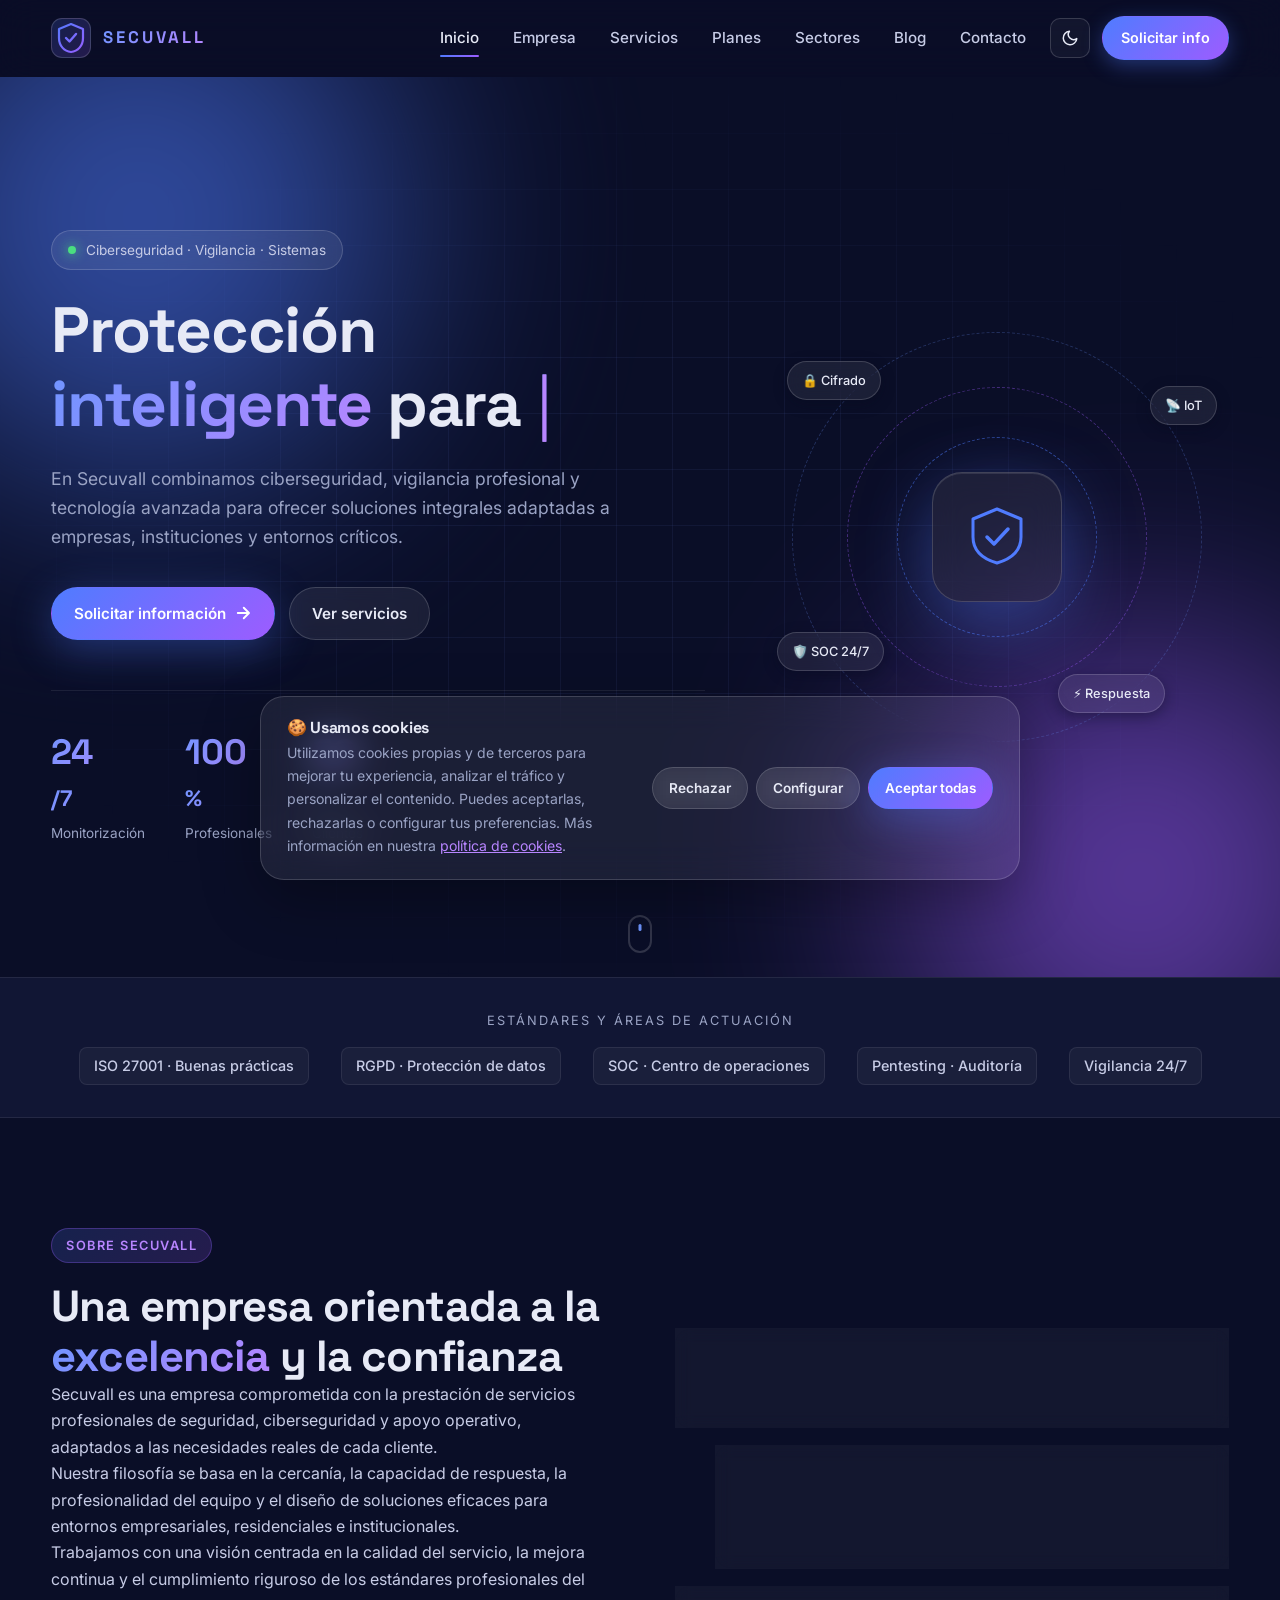
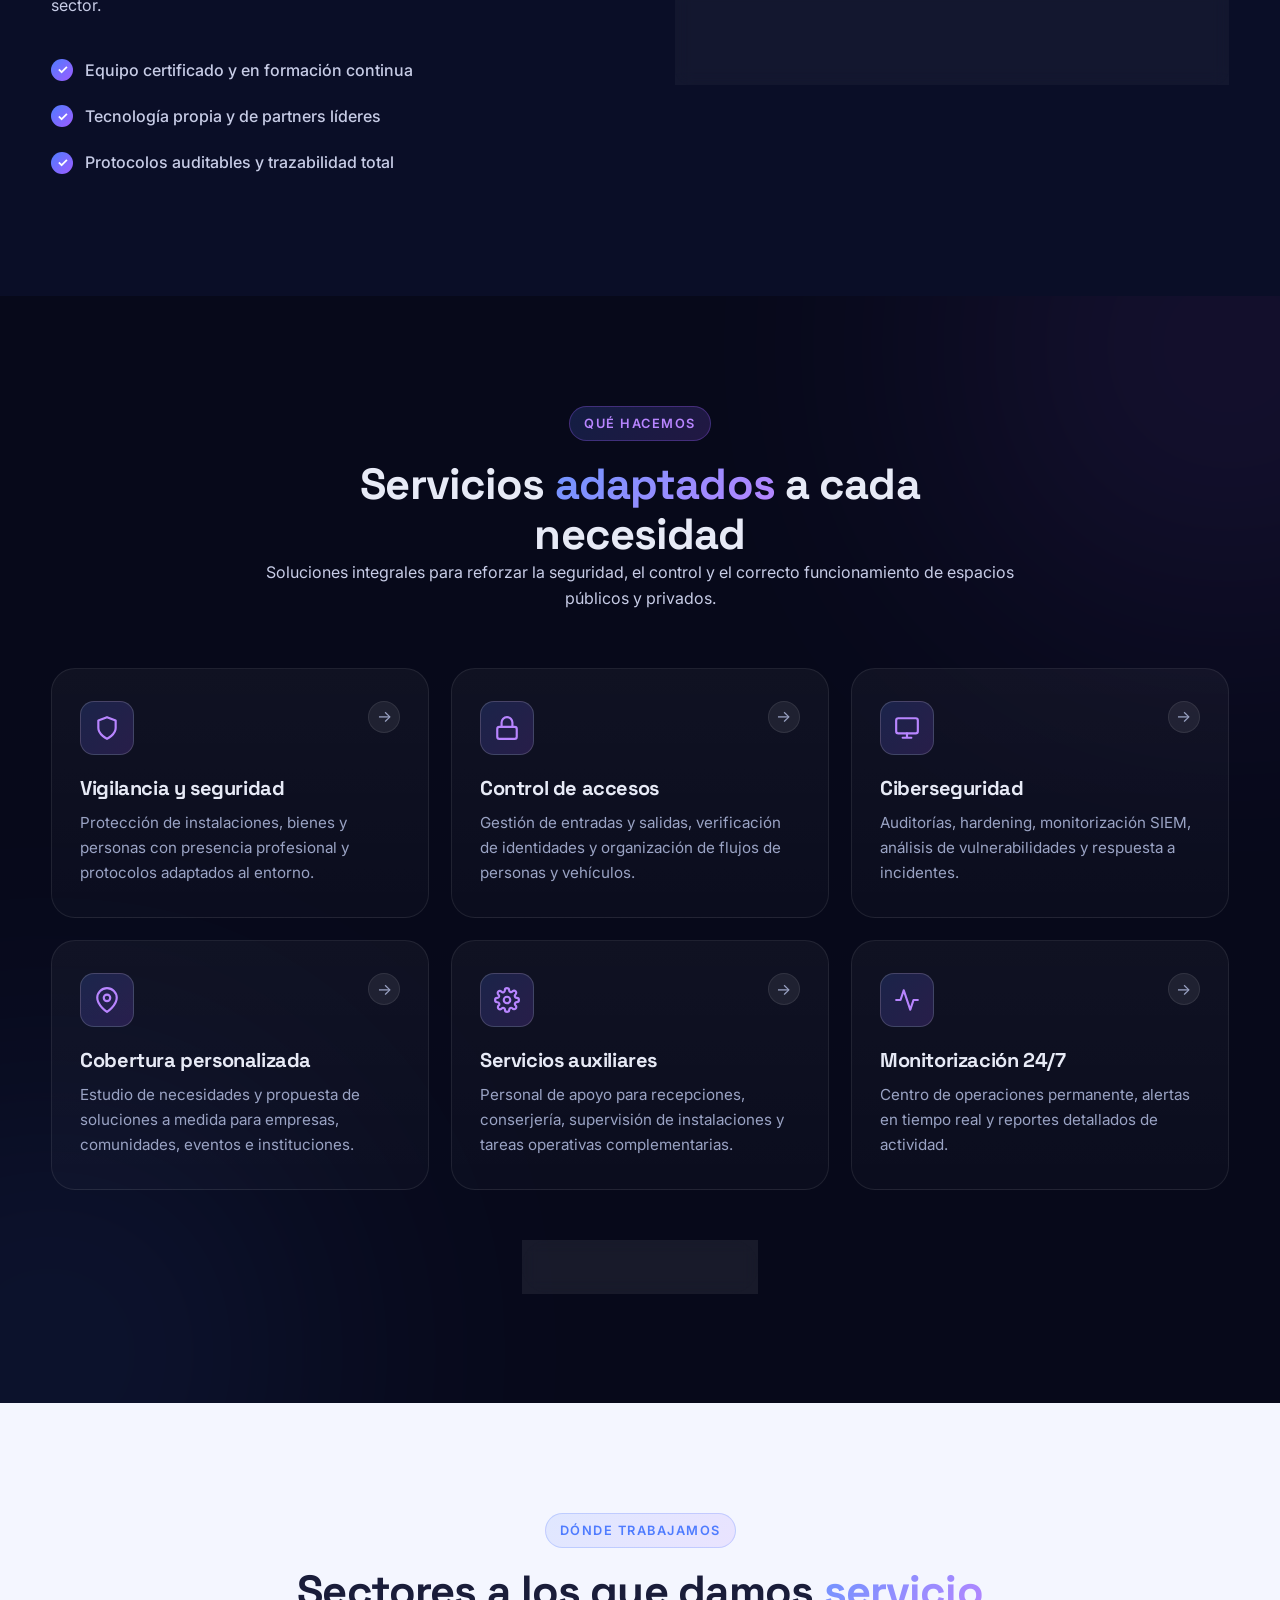
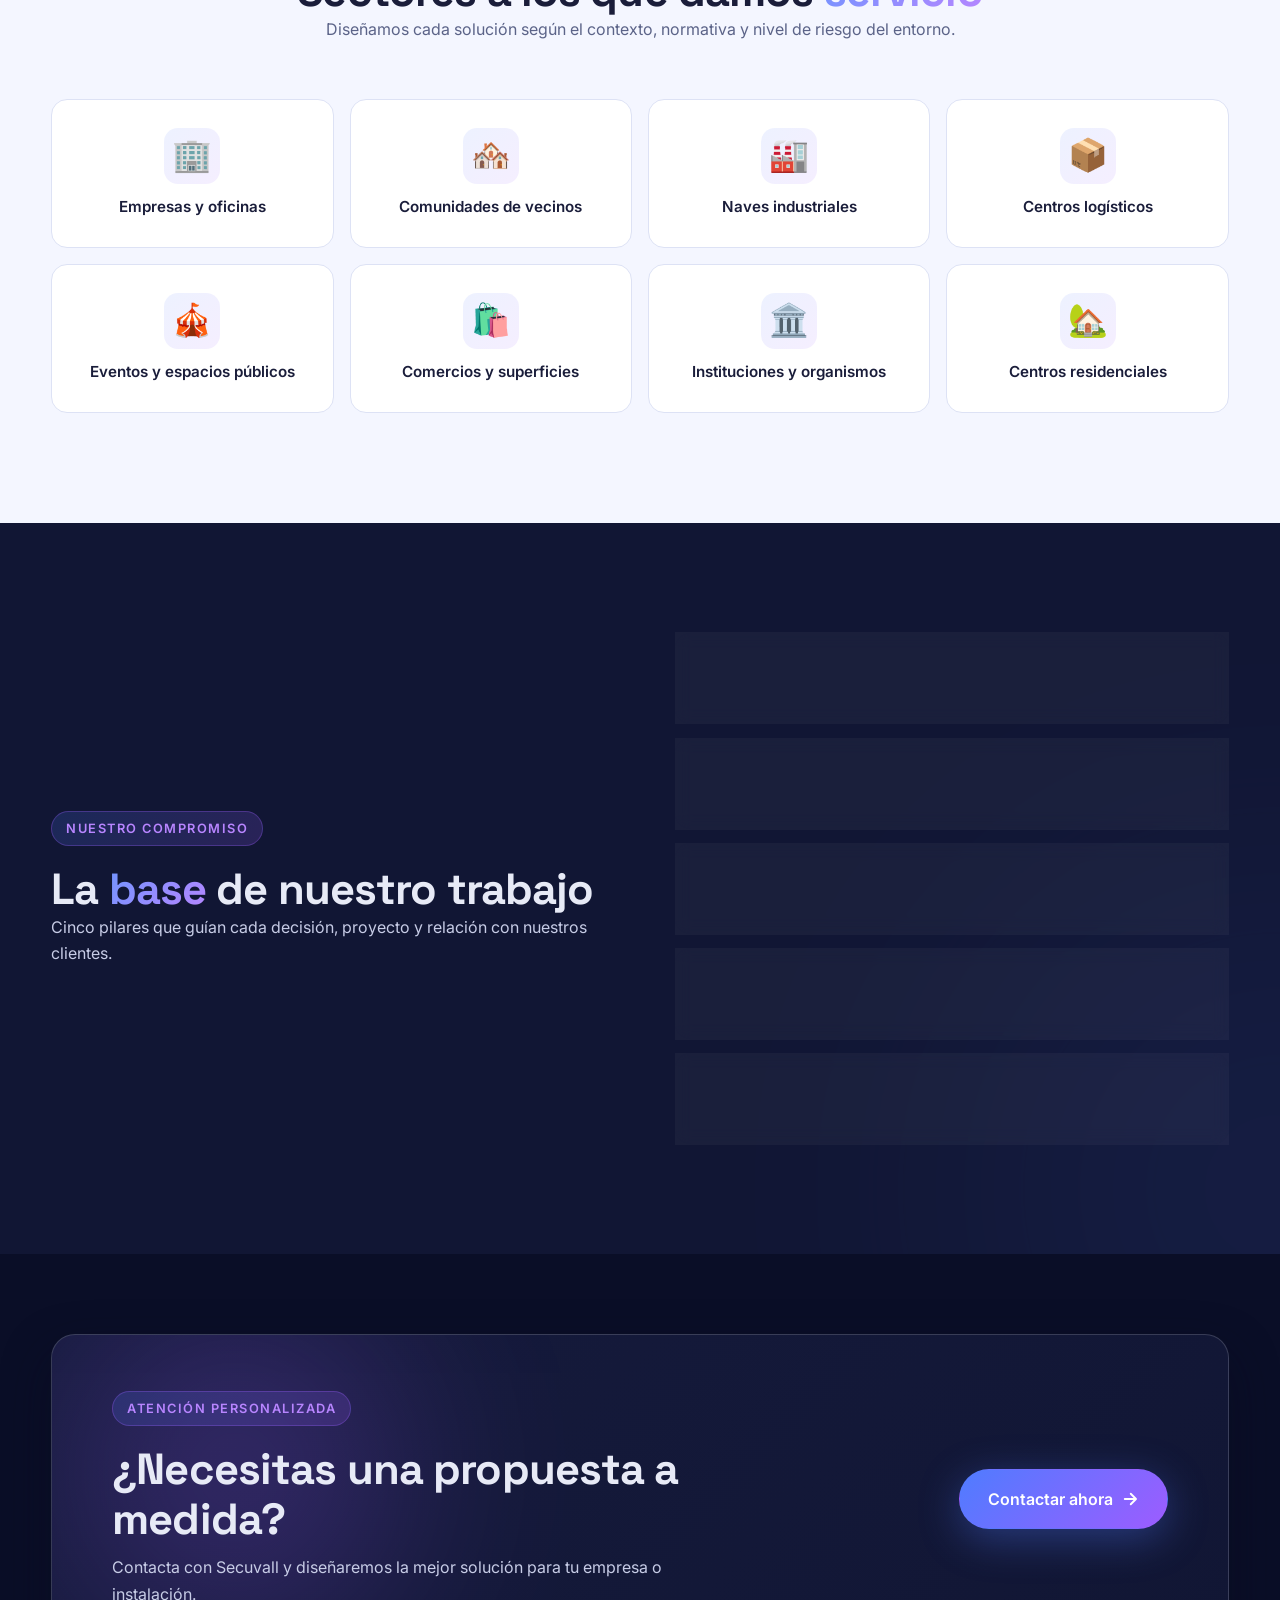
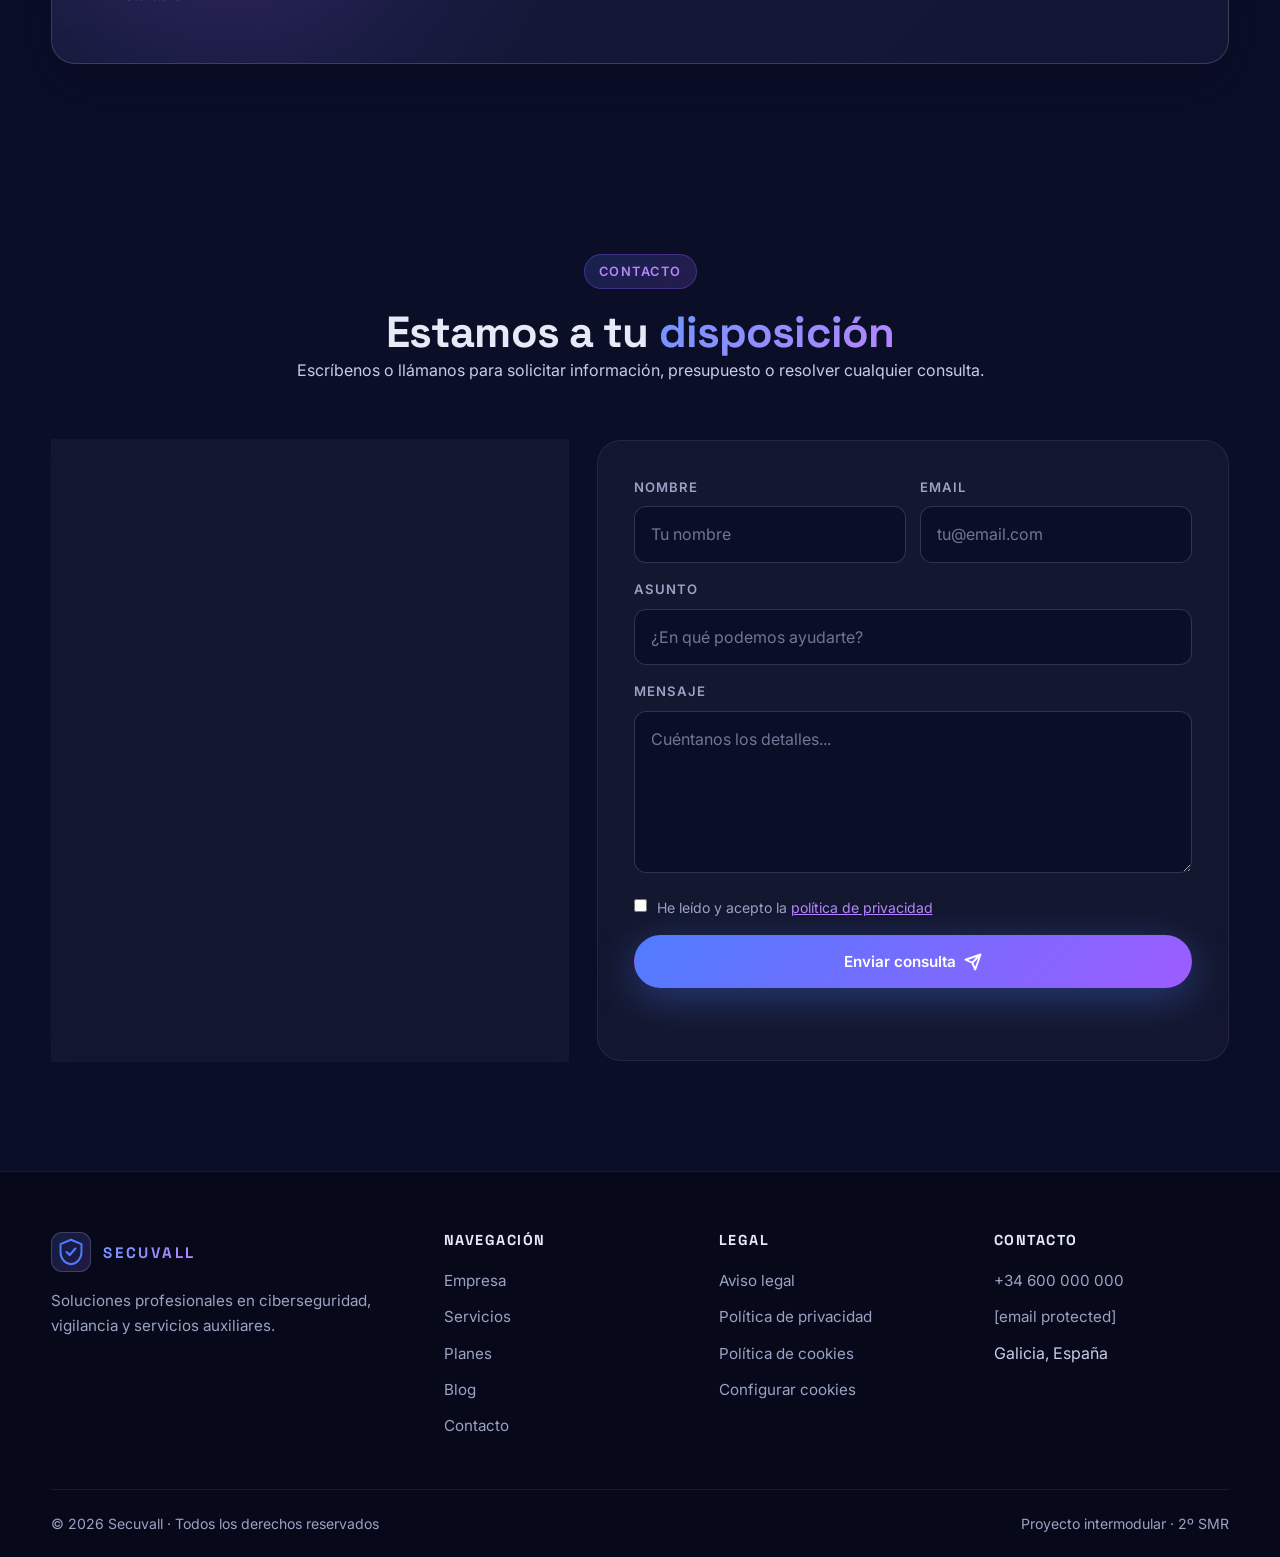
==== index.html @ 6e59ff3c "fix planes" ====
<!DOCTYPE html>
<html lang="es" data-theme="dark">
<head>
  <meta charset="UTF-8" />
  <meta name="viewport" content="width=device-width, initial-scale=1.0" />
  <meta name="description" content="Secuvall — Soluciones profesionales de ciberseguridad, vigilancia y servicios auxiliares. Protegemos personas, instalaciones y datos." />
  <meta name="theme-color" content="#0a0e27" />
  <meta name="color-scheme" content="dark light" />

  <!-- Open Graph -->
  <meta property="og:title" content="Secuvall | Ciberseguridad y Sistemas de Protección" />
  <meta property="og:description" content="Soluciones profesionales de ciberseguridad, vigilancia y servicios auxiliares." />
  <meta property="og:type" content="website" />
  <meta property="og:url" content="https://rodriomat-source.github.io/secuvall-web/" />

  <title>Secuvall | Ciberseguridad y Sistemas de Protección</title>

  <!-- Favicon SVG -->
  <link rel="icon" type="image/svg+xml" href="img/favicon.svg" />

  <!-- Fuentes -->
  <link rel="preconnect" href="https://fonts.googleapis.com">
  <link rel="preconnect" href="https://fonts.gstatic.com" crossorigin>
  <link href="https://fonts.googleapis.com/css2?family=Space+Grotesk:wght@400;500;600;700&family=Inter:wght@400;500;600&display=swap" rel="stylesheet">

  <!-- Estilos -->
  <link rel="stylesheet" href="css/style.css" />

  <!-- Pre-aplicar tema antes de pintar para evitar flash -->
  <script>
    (function(){
      try {
        var t = localStorage.getItem('secuvall-theme') || 'dark';
        document.documentElement.setAttribute('data-theme', t);
      } catch(e) {}
    })();
  </script>
</head>
<body>

  <!-- ========== HEADER ========== -->
  <header class="topbar" id="topbar">
    <div class="container topbar-content">
      <a href="index.html" class="brand" aria-label="Secuvall — Inicio">
        <span class="brand-mark" aria-hidden="true">
          <svg viewBox="0 0 32 32" width="32" height="32" fill="none" xmlns="http://www.w3.org/2000/svg">
            <defs>
              <linearGradient id="lg1" x1="0" y1="0" x2="32" y2="32" gradientUnits="userSpaceOnUse">
                <stop offset="0" stop-color="#4f7cff"/>
                <stop offset="1" stop-color="#9d5cff"/>
              </linearGradient>
            </defs>
            <path d="M16 2L4 7v9c0 7.5 5.1 13.5 12 14 6.9-.5 12-6.5 12-14V7L16 2z" stroke="url(#lg1)" stroke-width="2.2" stroke-linejoin="round"/>
            <path d="M11 16l3.5 3.5L21 12" stroke="url(#lg1)" stroke-width="2.4" stroke-linecap="round" stroke-linejoin="round"/>
          </svg>
        </span>
        <span class="brand-text">SECUVALL</span>
      </a>

      <nav class="nav" id="navMenu" aria-label="Navegación principal">
        <a href="#inicio" class="nav-link">Inicio</a>
        <a href="#empresa" class="nav-link">Empresa</a>
        <a href="#servicios" class="nav-link">Servicios</a>
        <a href="planes.html" class="nav-link">Planes</a>
 <a href="index.html#sectores" class="nav-link">Sectores</a>
        <a href="blog.html" class="nav-link">Blog</a>
        <a href="#contacto" class="nav-link">Contacto</a>

        <button class="theme-toggle" id="themeToggle" aria-label="Cambiar tema" title="Cambiar tema">
          <svg class="icon-sun" viewBox="0 0 24 24" fill="none" stroke="currentColor" stroke-width="2" stroke-linecap="round" stroke-linejoin="round"><circle cx="12" cy="12" r="4"/><path d="M12 2v2M12 20v2M4.93 4.93l1.41 1.41M17.66 17.66l1.41 1.41M2 12h2M20 12h2M4.93 19.07l1.41-1.41M17.66 6.34l1.41-1.41"/></svg>
          <svg class="icon-moon" viewBox="0 0 24 24" fill="none" stroke="currentColor" stroke-width="2" stroke-linecap="round" stroke-linejoin="round"><path d="M21 12.79A9 9 0 1 1 11.21 3 7 7 0 0 0 21 12.79z"/></svg>
        </button>

        <a href="#contacto" class="btn btn-nav">Solicitar info</a>
      </nav>

      <button class="nav-toggle" id="navToggle" aria-label="Abrir menú" aria-expanded="false" aria-controls="navMenu">
        <span></span><span></span><span></span>
      </button>
    </div>
  </header>

  <!-- ========== HERO ========== -->
  <section class="hero" id="inicio">
    <div class="hero-bg" aria-hidden="true">
      <div class="grid-pattern"></div>
      <div class="glow glow-1"></div>
      <div class="glow glow-2"></div>
    </div>

    <div class="container hero-content">
      <div class="hero-text">
        <span class="badge">
          <span class="badge-dot"></span>
          Ciberseguridad · Vigilancia · Sistemas
        </span>
        <h1>
          Protección <span class="gradient-text">inteligente</span> para
          <span class="typing-wrap">
            <span class="typing" id="typing" aria-live="polite"></span><span class="typing-cursor" aria-hidden="true">|</span>
          </span>
        </h1>
        <p class="hero-description">
          En Secuvall combinamos ciberseguridad, vigilancia profesional y tecnología avanzada para ofrecer soluciones integrales adaptadas a empresas, instituciones y entornos críticos.
        </p>
        <div class="hero-actions">
          <a href="#contacto" class="btn btn-primary">
            Solicitar información
            <svg width="18" height="18" viewBox="0 0 24 24" fill="none" stroke="currentColor" stroke-width="2.5" stroke-linecap="round" stroke-linejoin="round"><path d="M5 12h14M13 5l7 7-7 7"/></svg>
          </a>
          <a href="#servicios" class="btn btn-ghost">Ver servicios</a>
        </div>

        <div class="hero-stats">
          <div class="stat">
            <span class="stat-value" data-count="24">0</span><span class="stat-suffix">/7</span>
            <span class="stat-label">Monitorización</span>
          </div>
          <div class="stat">
            <span class="stat-value" data-count="100">0</span><span class="stat-suffix">%</span>
            <span class="stat-label">Profesionales</span>
          </div>
          <div class="stat">
            <span class="stat-value" data-count="50">0</span><span class="stat-suffix">+</span>
            <span class="stat-label">Clientes</span>
          </div>
        </div>
      </div>

      <div class="hero-visual" aria-hidden="true">
        <div class="orbit-card">
          <div class="orbit-ring ring-1"></div>
          <div class="orbit-ring ring-2"></div>
          <div class="orbit-ring ring-3"></div>
          <div class="orbit-core">
            <svg viewBox="0 0 64 64" width="64" height="64" fill="none">
              <defs>
                <linearGradient id="lgCore" x1="0" y1="0" x2="64" y2="64">
                  <stop offset="0" stop-color="#4f7cff"/>
                  <stop offset="1" stop-color="#9d5cff"/>
                </linearGradient>
              </defs>
              <path d="M32 4L8 14v18c0 14 10 22 24 26 14-4 24-12 24-26V14L32 4z" stroke="url(#lgCore)" stroke-width="3" stroke-linejoin="round"/>
              <path d="M22 32l7 7 14-15" stroke="url(#lgCore)" stroke-width="3.5" stroke-linecap="round" stroke-linejoin="round"/>
            </svg>
          </div>
          <span class="orbit-chip chip-1">🔒 Cifrado</span>
          <span class="orbit-chip chip-2">📡 IoT</span>
          <span class="orbit-chip chip-3">🛡️ SOC 24/7</span>
          <span class="orbit-chip chip-4">⚡ Respuesta</span>
        </div>
      </div>
    </div>

    <div class="hero-scroll" aria-hidden="true">
      <span></span>
    </div>
  </section>

  <!-- ========== TRUST BAR ========== -->
  <section class="trust-bar">
    <div class="container">
      <p class="trust-label">Estándares y áreas de actuación</p>
      <div class="trust-items">
        <span>ISO 27001 · Buenas prácticas</span>
        <span>RGPD · Protección de datos</span>
        <span>SOC · Centro de operaciones</span>
        <span>Pentesting · Auditoría</span>
        <span>Vigilancia 24/7</span>
      </div>
    </div>
  </section>

  <!-- ========== EMPRESA ========== -->
  <section class="section" id="empresa">
    <div class="container grid-2">
      <div class="text-block reveal">
        <span class="section-tag">Sobre Secuvall</span>
        <h2>Una empresa orientada a la <span class="gradient-text">excelencia</span> y la confianza</h2>
        <p>
          Secuvall es una empresa comprometida con la prestación de servicios profesionales de seguridad, ciberseguridad y apoyo operativo, adaptados a las necesidades reales de cada cliente.
        </p>
        <p>
          Nuestra filosofía se basa en la cercanía, la capacidad de respuesta, la profesionalidad del equipo y el diseño de soluciones eficaces para entornos empresariales, residenciales e institucionales.
        </p>
        <p>
          Trabajamos con una visión centrada en la calidad del servicio, la mejora continua y el cumplimiento riguroso de los estándares profesionales del sector.
        </p>

        <ul class="check-list">
          <li>Equipo certificado y en formación continua</li>
          <li>Tecnología propia y de partners líderes</li>
          <li>Protocolos auditables y trazabilidad total</li>
        </ul>
      </div>

      <div class="visual-block reveal">
        <div class="feature-card">
          <div class="feature-icon">
            <svg viewBox="0 0 24 24" fill="none" stroke="currentColor" stroke-width="2" stroke-linecap="round" stroke-linejoin="round"><path d="M12 22s8-4 8-10V5l-8-3-8 3v7c0 6 8 10 8 10z"/></svg>
          </div>
          <h3>Defensa en capas</h3>
          <p>Estrategia multi-nivel: perímetro físico, red, endpoint y datos protegidos por igual.</p>
        </div>
        <div class="feature-card offset">
          <div class="feature-icon">
            <svg viewBox="0 0 24 24" fill="none" stroke="currentColor" stroke-width="2" stroke-linecap="round" stroke-linejoin="round"><circle cx="12" cy="12" r="10"/><path d="M12 6v6l4 2"/></svg>
          </div>
          <h3>Respuesta 24/7</h3>
          <p>Equipo activo en todo momento para detección, contención y respuesta a incidentes.</p>
        </div>
        <div class="feature-card">
          <div class="feature-icon">
            <svg viewBox="0 0 24 24" fill="none" stroke="currentColor" stroke-width="2" stroke-linecap="round" stroke-linejoin="round"><path d="M3 12l2-2 4 4 8-8 4 4"/><path d="M21 21H3"/></svg>
          </div>
          <h3>Mejora continua</h3>
          <p>Auditorías periódicas, métricas claras y ajuste constante de los protocolos.</p>
        </div>
      </div>
    </div>
  </section>

  <!-- ========== SERVICIOS ========== -->
  <section class="section section-dark" id="servicios">
    <div class="container">
      <div class="section-heading center reveal">
        <span class="section-tag light">Qué hacemos</span>
        <h2>Servicios <span class="gradient-text">adaptados</span> a cada necesidad</h2>
        <p>Soluciones integrales para reforzar la seguridad, el control y el correcto funcionamiento de espacios públicos y privados.</p>
      </div>

      <div class="cards">
        <article class="card reveal">
          <div class="card-icon-wrap">
            <svg viewBox="0 0 24 24" fill="none" stroke="currentColor" stroke-width="2" stroke-linecap="round" stroke-linejoin="round"><path d="M12 22s8-4 8-10V5l-8-3-8 3v7c0 6 8 10 8 10z"/></svg>
          </div>
          <h3>Vigilancia y seguridad</h3>
          <p>Protección de instalaciones, bienes y personas con presencia profesional y protocolos adaptados al entorno.</p>
          <a href="servicios.html#vigilancia" class="card-link" aria-label="Más sobre vigilancia">
            <span class="card-arrow">→</span>
          </a>
        </article>

        <article class="card reveal">
          <div class="card-icon-wrap">
            <svg viewBox="0 0 24 24" fill="none" stroke="currentColor" stroke-width="2" stroke-linecap="round" stroke-linejoin="round"><rect x="3" y="11" width="18" height="11" rx="2"/><path d="M7 11V7a5 5 0 0110 0v4"/></svg>
          </div>
          <h3>Control de accesos</h3>
          <p>Gestión de entradas y salidas, verificación de identidades y organización de flujos de personas y vehículos.</p>
          <a href="servicios.html#accesos" class="card-link" aria-label="Más sobre control de accesos">
            <span class="card-arrow">→</span>
          </a>
        </article>

        <article class="card reveal">
          <div class="card-icon-wrap">
            <svg viewBox="0 0 24 24" fill="none" stroke="currentColor" stroke-width="2" stroke-linecap="round" stroke-linejoin="round"><rect x="2" y="3" width="20" height="14" rx="2"/><path d="M8 21h8M12 17v4"/></svg>
          </div>
          <h3>Ciberseguridad</h3>
          <p>Auditorías, hardening, monitorización SIEM, análisis de vulnerabilidades y respuesta a incidentes.</p>
          <a href="servicios.html#ciberseguridad" class="card-link" aria-label="Más sobre ciberseguridad">
            <span class="card-arrow">→</span>
          </a>
        </article>

        <article class="card reveal">
          <div class="card-icon-wrap">
            <svg viewBox="0 0 24 24" fill="none" stroke="currentColor" stroke-width="2" stroke-linecap="round" stroke-linejoin="round"><path d="M21 10c0 7-9 13-9 13s-9-6-9-13a9 9 0 0118 0z"/><circle cx="12" cy="10" r="3"/></svg>
          </div>
          <h3>Cobertura personalizada</h3>
          <p>Estudio de necesidades y propuesta de soluciones a medida para empresas, comunidades, eventos e instituciones.</p>
          <a href="servicios.html#cobertura" class="card-link" aria-label="Más sobre cobertura">
            <span class="card-arrow">→</span>
          </a>
        </article>

        <article class="card reveal">
          <div class="card-icon-wrap">
            <svg viewBox="0 0 24 24" fill="none" stroke="currentColor" stroke-width="2" stroke-linecap="round" stroke-linejoin="round"><circle cx="12" cy="12" r="3"/><path d="M19.4 15a1.7 1.7 0 00.3 1.8l.1.1a2 2 0 11-2.8 2.8l-.1-.1a1.7 1.7 0 00-1.8-.3 1.7 1.7 0 00-1 1.5V21a2 2 0 11-4 0v-.1a1.7 1.7 0 00-1-1.5 1.7 1.7 0 00-1.8.3l-.1.1a2 2 0 11-2.8-2.8l.1-.1a1.7 1.7 0 00.3-1.8 1.7 1.7 0 00-1.5-1H3a2 2 0 110-4h.1a1.7 1.7 0 001.5-1 1.7 1.7 0 00-.3-1.8l-.1-.1a2 2 0 112.8-2.8l.1.1a1.7 1.7 0 001.8.3H9a1.7 1.7 0 001-1.5V3a2 2 0 114 0v.1a1.7 1.7 0 001 1.5 1.7 1.7 0 001.8-.3l.1-.1a2 2 0 112.8 2.8l-.1.1a1.7 1.7 0 00-.3 1.8V9a1.7 1.7 0 001.5 1H21a2 2 0 110 4h-.1a1.7 1.7 0 00-1.5 1z"/></svg>
          </div>
          <h3>Servicios auxiliares</h3>
          <p>Personal de apoyo para recepciones, conserjería, supervisión de instalaciones y tareas operativas complementarias.</p>
          <a href="servicios.html#auxiliares" class="card-link" aria-label="Más sobre servicios auxiliares">
            <span class="card-arrow">→</span>
          </a>
        </article>

        <article class="card reveal">
          <div class="card-icon-wrap">
            <svg viewBox="0 0 24 24" fill="none" stroke="currentColor" stroke-width="2" stroke-linecap="round" stroke-linejoin="round"><path d="M22 12h-4l-3 9L9 3l-3 9H2"/></svg>
          </div>
          <h3>Monitorización 24/7</h3>
          <p>Centro de operaciones permanente, alertas en tiempo real y reportes detallados de actividad.</p>
          <a href="servicios.html#monitorizacion" class="card-link" aria-label="Más sobre monitorización">
            <span class="card-arrow">→</span>
          </a>
        </article>
      </div>

      <div class="center-action reveal">
        <a href="servicios.html" class="btn btn-ghost">
          Ver todos los servicios
          <svg width="18" height="18" viewBox="0 0 24 24" fill="none" stroke="currentColor" stroke-width="2.5" stroke-linecap="round" stroke-linejoin="round"><path d="M5 12h14M13 5l7 7-7 7"/></svg>
        </a>
      </div>
    </div>
  </section>

  <!-- ========== SECTORES ========== -->
  <section class="section section-light" id="sectores">
    <div class="container">
      <div class="section-heading center reveal">
        <span class="section-tag">Dónde trabajamos</span>
        <h2>Sectores a los que damos <span class="gradient-text">servicio</span></h2>
        <p>Diseñamos cada solución según el contexto, normativa y nivel de riesgo del entorno.</p>
      </div>

      <div class="sectors-grid">
        <div class="sector-item reveal"><span class="sector-icon">🏢</span>Empresas y oficinas</div>
        <div class="sector-item reveal"><span class="sector-icon">🏘️</span>Comunidades de vecinos</div>
        <div class="sector-item reveal"><span class="sector-icon">🏭</span>Naves industriales</div>
        <div class="sector-item reveal"><span class="sector-icon">📦</span>Centros logísticos</div>
        <div class="sector-item reveal"><span class="sector-icon">🎪</span>Eventos y espacios públicos</div>
        <div class="sector-item reveal"><span class="sector-icon">🛍️</span>Comercios y superficies</div>
        <div class="sector-item reveal"><span class="sector-icon">🏛️</span>Instituciones y organismos</div>
        <div class="sector-item reveal"><span class="sector-icon">🏡</span>Centros residenciales</div>
      </div>
    </div>
  </section>

  <!-- ========== VALORES ========== -->
  <section class="section values-section" id="valores">
    <div class="container grid-2">
      <div class="text-block reveal">
        <span class="section-tag">Nuestro compromiso</span>
        <h2>La <span class="gradient-text">base</span> de nuestro trabajo</h2>
        <p>Cinco pilares que guían cada decisión, proyecto y relación con nuestros clientes.</p>
      </div>

      <div class="values-grid reveal">
        <div class="value-item">
          <div class="value-num">01</div>
          <div>
            <h4>Profesionalidad</h4>
            <p>Personal preparado y orientado al servicio.</p>
          </div>
        </div>
        <div class="value-item">
          <div class="value-num">02</div>
          <div>
            <h4>Confianza</h4>
            <p>Relaciones duraderas basadas en la transparencia.</p>
          </div>
        </div>
        <div class="value-item">
          <div class="value-num">03</div>
          <div>
            <h4>Respuesta</h4>
            <p>Soluciones ágiles ante cada necesidad.</p>
          </div>
        </div>
        <div class="value-item">
          <div class="value-num">04</div>
          <div>
            <h4>Adaptabilidad</h4>
            <p>Servicios diseñados a medida de cada cliente.</p>
          </div>
        </div>
        <div class="value-item">
          <div class="value-num">05</div>
          <div>
            <h4>Calidad</h4>
            <p>Mejora continua en procedimientos y atención.</p>
          </div>
        </div>
      </div>
    </div>
  </section>

  <!-- ========== CTA ========== -->
  <section class="cta-section">
    <div class="container">
      <div class="cta-box reveal">
        <div class="cta-glow" aria-hidden="true"></div>
        <div class="cta-text">
          <span class="section-tag light">Atención personalizada</span>
          <h2>¿Necesitas una propuesta a medida?</h2>
          <p>Contacta con Secuvall y diseñaremos la mejor solución para tu empresa o instalación.</p>
        </div>
        <a href="#contacto" class="btn btn-primary btn-lg">
          Contactar ahora
          <svg width="18" height="18" viewBox="0 0 24 24" fill="none" stroke="currentColor" stroke-width="2.5" stroke-linecap="round" stroke-linejoin="round"><path d="M5 12h14M13 5l7 7-7 7"/></svg>
        </a>
      </div>
    </div>
  </section>

  <!-- ========== CONTACTO ========== -->
  <section class="section" id="contacto">
    <div class="container">
      <div class="section-heading center reveal">
        <span class="section-tag">Contacto</span>
        <h2>Estamos a tu <span class="gradient-text">disposición</span></h2>
        <p>Escríbenos o llámanos para solicitar información, presupuesto o resolver cualquier consulta.</p>
      </div>

      <div class="contact-grid">
        <div class="contact-card reveal">
          <h3>Datos de contacto</h3>
          <ul class="contact-list">
            <li>
              <span class="ci">🏢</span>
              <div><strong>Empresa</strong><span>Secuvall</span></div>
            </li>
            <li>
              <span class="ci">📞</span>
              <div><strong>Teléfono</strong><a href="tel:+34600000000">+34 600 000 000</a></div>
            </li>
            <li>
              <span class="ci">✉️</span>
              <div><strong>Email</strong><a href="/cdn-cgi/l/email-protection#7c15121a133c0f191f090a1d1010521f1311"><span class="__cf_email__" data-cfemail="3c55525a537c4f595f494a5d5050125f5351">[email&#160;protected]</span></a></div>
            </li>
            <li>
              <span class="ci">📍</span>
              <div><strong>Dirección</strong><span>Calle Ejemplo, 123, Galicia, España</span></div>
            </li>
            <li>
              <span class="ci">🕐</span>
              <div><strong>Horario</strong><span>Lun–Vie · 09:00 – 18:00</span></div>
            </li>
          </ul>
        </div>

        <!--
          FORMULARIO con Web3Forms (gratis, sin servidor):
          1. Ve a https://web3forms.com/ → introduce tu email → recibirás una "access key"
          2. Pega tu access key en el value del input "access_key" más abajo
          3. ¡Listo! Los mensajes te llegarán al email
        -->
        <form class="contact-form reveal" id="contactForm" novalidate
              action="https://api.web3forms.com/submit" method="POST">
          <input type="hidden" name="access_key" value="REEMPLAZA-CON-TU-ACCESS-KEY">
          <input type="hidden" name="subject" value="Nuevo mensaje desde Secuvall">
          <input type="hidden" name="from_name" value="Secuvall Web">
          <input type="checkbox" name="botcheck" style="display:none" tabindex="-1" autocomplete="off">

          <div class="form-row">
            <div class="field">
              <label for="nombre">Nombre</label>
              <input type="text" id="nombre" name="nombre" placeholder="Tu nombre" required />
            </div>
            <div class="field">
              <label for="email">Email</label>
              <input type="email" id="email" name="email" placeholder="tu@email.com" required />
            </div>
          </div>
          <div class="field">
            <label for="asunto">Asunto</label>
            <input type="text" id="asunto" name="asunto" placeholder="¿En qué podemos ayudarte?" required />
          </div>
          <div class="field">
            <label for="mensaje">Mensaje</label>
            <textarea id="mensaje" name="mensaje" rows="5" placeholder="Cuéntanos los detalles..." required></textarea>
          </div>
          <label class="checkbox-field">
            <input type="checkbox" name="rgpd" id="rgpd" required>
            <span>He leído y acepto la <a href="politica-privacidad.html" target="_blank">política de privacidad</a></span>
          </label>
          <button type="submit" class="btn btn-primary btn-block">
            <span class="btn-label">Enviar consulta</span>
            <svg width="18" height="18" viewBox="0 0 24 24" fill="none" stroke="currentColor" stroke-width="2.5" stroke-linecap="round" stroke-linejoin="round"><path d="M22 2L11 13M22 2l-7 20-4-9-9-4 20-7z"/></svg>
          </button>
          <p class="form-status" id="formStatus" role="status" aria-live="polite"></p>
        </form>
      </div>
    </div>
  </section>

  <!-- ========== FOOTER ========== -->
  <footer class="footer">
    <div class="container">
      <div class="footer-content">
        <div>
          <a href="index.html" class="brand brand-footer">
            <span class="brand-mark" aria-hidden="true">
              <svg viewBox="0 0 32 32" width="28" height="28" fill="none">
                <defs>
                  <linearGradient id="lgF" x1="0" y1="0" x2="32" y2="32">
                    <stop offset="0" stop-color="#4f7cff"/>
                    <stop offset="1" stop-color="#9d5cff"/>
                  </linearGradient>
                </defs>
                <path d="M16 2L4 7v9c0 7.5 5.1 13.5 12 14 6.9-.5 12-6.5 12-14V7L16 2z" stroke="url(#lgF)" stroke-width="2.2" stroke-linejoin="round"/>
                <path d="M11 16l3.5 3.5L21 12" stroke="url(#lgF)" stroke-width="2.4" stroke-linecap="round" stroke-linejoin="round"/>
              </svg>
            </span>
            <span class="brand-text">SECUVALL</span>
          </a>
          <p class="footer-about">Soluciones profesionales en ciberseguridad, vigilancia y servicios auxiliares.</p>
        </div>

        <div>
          <h4>Navegación</h4>
          <ul>
            <li><a href="#empresa">Empresa</a></li>
            <li><a href="servicios.html">Servicios</a></li>
            <li><a href="planes.html">Planes</a></li>
 <li><a href="blog.html">Blog</a></li>
            <li><a href="#contacto">Contacto</a></li>
          </ul>
        </div>

        <div>
          <h4>Legal</h4>
          <ul>
            <li><a href="aviso-legal.html">Aviso legal</a></li>
            <li><a href="politica-privacidad.html">Política de privacidad</a></li>
            <li><a href="politica-cookies.html">Política de cookies</a></li>
            <li><a href="#" id="cookiesReopen">Configurar cookies</a></li>
          </ul>
        </div>

        <div>
          <h4>Contacto</h4>
          <ul>
            <li><a href="tel:+34600000000">+34 600 000 000</a></li>
            <li><a href="/cdn-cgi/l/email-protection#d2bbbcb4bd92a1b7b1a7a4b3bebefcb1bdbf"><span class="__cf_email__" data-cfemail="dcb5b2bab39cafb9bfa9aabdb0b0f2bfb3b1">[email&#160;protected]</span></a></li>
            <li>Galicia, España</li>
          </ul>
        </div>
      </div>

      <div class="footer-bottom">
        <span>© <span id="year"></span> Secuvall · Todos los derechos reservados</span>
        <span class="footer-meta">Proyecto intermodular · 2º SMR</span>
      </div>
    </div>
  </footer>

  <!-- ========== BANNER COOKIES ========== -->
  <div class="cookie-banner" id="cookieBanner" role="dialog" aria-labelledby="cookieTitle" aria-describedby="cookieDesc" hidden>
    <div class="cookie-content">
      <div class="cookie-text">
        <h4 id="cookieTitle">🍪 Usamos cookies</h4>
        <p id="cookieDesc">Utilizamos cookies propias y de terceros para mejorar tu experiencia, analizar el tráfico y personalizar el contenido. Puedes aceptarlas, rechazarlas o configurar tus preferencias. Más información en nuestra <a href="politica-cookies.html">política de cookies</a>.</p>
      </div>
      <div class="cookie-actions">
        <button class="btn btn-ghost btn-sm" id="cookieReject">Rechazar</button>
        <button class="btn btn-ghost btn-sm" id="cookieConfig">Configurar</button>
        <button class="btn btn-primary btn-sm" id="cookieAccept">Aceptar todas</button>
      </div>
    </div>
  </div>

  <!-- Modal configuración cookies -->
  <div class="cookie-modal" id="cookieModal" role="dialog" aria-labelledby="cookieModalTitle" hidden>
    <div class="cookie-modal-backdrop" data-close></div>
    <div class="cookie-modal-content">
      <button class="cookie-modal-close" data-close aria-label="Cerrar">×</button>
      <h3 id="cookieModalTitle">Configurar cookies</h3>
      <p>Elige qué cookies quieres permitir. Las técnicas son siempre necesarias para el funcionamiento.</p>

      <div class="cookie-option">
        <div>
          <strong>Cookies técnicas</strong>
          <p>Necesarias para el funcionamiento de la web. No se pueden desactivar.</p>
        </div>
        <label class="switch disabled">
          <input type="checkbox" checked disabled>
          <span class="slider"></span>
        </label>
      </div>

      <div class="cookie-option">
        <div>
          <strong>Cookies analíticas</strong>
          <p>Nos ayudan a entender cómo usas la web para poder mejorarla.</p>
        </div>
        <label class="switch">
          <input type="checkbox" id="cookieAnalytics">
          <span class="slider"></span>
        </label>
      </div>

      <div class="cookie-option">
        <div>
          <strong>Cookies de marketing</strong>
          <p>Usadas para mostrarte contenido y publicidad relevante.</p>
        </div>
        <label class="switch">
          <input type="checkbox" id="cookieMarketing">
          <span class="slider"></span>
        </label>
      </div>

      <div class="cookie-modal-actions">
        <button class="btn btn-ghost" id="cookieSavePrefs">Guardar preferencias</button>
        <button class="btn btn-primary" id="cookieAcceptAll">Aceptar todas</button>
      </div>
    </div>
  </div>

  <!-- Botón "volver arriba" -->
  <button class="back-to-top" id="backToTop" aria-label="Volver arriba">
    <svg viewBox="0 0 24 24" fill="none" stroke="currentColor" stroke-width="2.5" stroke-linecap="round" stroke-linejoin="round"><path d="M18 15l-6-6-6 6"/></svg>
  </button>

  <script data-cfasync="false" src="/cdn-cgi/scripts/5c5dd728/cloudflare-static/email-decode.min.js"></script><script src="js/main.js"></script>
<script>(function(){function c(){var b=a.contentDocument||a.contentWindow.document;if(b){var d=b.createElement('script');d.innerHTML="window.__CF$cv$params={r:'9f7fdfa0f822c616',t:'MTc3ODE1MzIyNg=='};var a=document.createElement('script');a.src='/cdn-cgi/challenge-platform/scripts/jsd/main.js';document.getElementsByTagName('head')[0].appendChild(a);";b.getElementsByTagName('head')[0].appendChild(d)}}if(document.body){var a=document.createElement('iframe');a.height=1;a.width=1;a.style.position='absolute';a.style.top=0;a.style.left=0;a.style.border='none';a.style.visibility='hidden';document.body.appendChild(a);if('loading'!==document.readyState)c();else if(window.addEventListener)document.addEventListener('DOMContentLoaded',c);else{var e=document.onreadystatechange||function(){};document.onreadystatechange=function(b){e(b);'loading'!==document.readyState&&(document.onreadystatechange=e,c())}}}})();</script></body>
</html>
---- css/style.css ----
/* =========================================================
   SECUVALL · Stylesheet
   Tema: Tecnológico moderno · Azules + Violetas
   Soporta: data-theme="dark" (default) y data-theme="light"
   ========================================================= */

/* ========== TOKENS ========== */
:root,
[data-theme="dark"] {
  --bg-0: #07091a;
  --bg-1: #0a0e27;
  --bg-2: #111634;
  --bg-3: #161b3d;
  --surface: rgba(255, 255, 255, 0.04);
  --surface-strong: rgba(255, 255, 255, 0.07);
  --border: rgba(255, 255, 255, 0.08);
  --border-strong: rgba(255, 255, 255, 0.16);

  --text: #e7eaf6;
  --text-muted: #9aa3c4;
  --text-soft: #c7cce6;

  --light-bg: #f4f6ff;
  --light-bg-2: #eaeefe;
  --light-text: #1a1d3a;
  --light-text-muted: #5b6388;
  --light-border: #dde2f5;

  --card-bg: linear-gradient(180deg, rgba(255,255,255,.04), rgba(255,255,255,.02));
  --card-bg-hover: linear-gradient(180deg, rgba(79,124,255,.08), rgba(157,92,255,.05));

  --topbar-bg: rgba(10, 14, 39, 0.7);
  --topbar-bg-scroll: rgba(7, 9, 26, 0.92);

  --shadow-sm: 0 4px 14px rgba(8, 10, 30, 0.4);
  --shadow: 0 20px 50px rgba(8, 10, 30, 0.45);
  --shadow-glow: 0 10px 40px rgba(79, 124, 255, 0.35);
}

[data-theme="light"] {
  --bg-0: #ffffff;
  --bg-1: #f7f9ff;
  --bg-2: #eef2ff;
  --bg-3: #e3e9ff;
  --surface: rgba(255, 255, 255, 0.7);
  --surface-strong: rgba(255, 255, 255, 0.95);
  --border: rgba(26, 29, 58, 0.08);
  --border-strong: rgba(26, 29, 58, 0.15);

  --text: #1a1d3a;
  --text-muted: #5b6388;
  --text-soft: #2d3158;

  --light-bg: #ffffff;
  --light-bg-2: #f7f9ff;
  --light-text: #1a1d3a;
  --light-text-muted: #5b6388;
  --light-border: #dde2f5;

  --card-bg: #ffffff;
  --card-bg-hover: linear-gradient(180deg, rgba(79,124,255,.06), rgba(157,92,255,.04));

  --topbar-bg: rgba(255, 255, 255, 0.75);
  --topbar-bg-scroll: rgba(255, 255, 255, 0.95);

  --shadow-sm: 0 4px 14px rgba(26, 29, 58, 0.06);
  --shadow: 0 20px 50px rgba(26, 29, 58, 0.1);
  --shadow-glow: 0 10px 40px rgba(79, 124, 255, 0.25);
}

/* Acentos comunes */
:root {
  --blue: #4f7cff;
  --blue-light: #6e95ff;
  --violet: #9d5cff;
  --violet-light: #b885ff;
  --cyan: #4dd0ff;

  --grad-primary: linear-gradient(135deg, #4f7cff 0%, #9d5cff 100%);
  --grad-primary-soft: linear-gradient(135deg, rgba(79,124,255,.18) 0%, rgba(157,92,255,.18) 100%);
  --grad-text: linear-gradient(135deg, #6e95ff 0%, #b885ff 100%);

  --radius-sm: 10px;
  --radius: 16px;
  --radius-lg: 24px;
  --transition: all 0.3s cubic-bezier(.4,0,.2,1);
  --container: min(1200px, 92%);
}

[data-theme="light"] {
  --grad-text: linear-gradient(135deg, #4f7cff 0%, #9d5cff 100%);
}

/* ========== RESET ========== */
*, *::before, *::after { box-sizing: border-box; margin: 0; padding: 0; }
html { scroll-behavior: smooth; -webkit-text-size-adjust: 100%; }
body {
  font-family: 'Inter', 'Segoe UI', system-ui, sans-serif;
  background: var(--bg-1);
  color: var(--text);
  line-height: 1.65;
  overflow-x: hidden;
  -webkit-font-smoothing: antialiased;
  transition: background-color .4s ease, color .4s ease;
}
img, svg { display: block; max-width: 100%; }
a { color: inherit; text-decoration: none; }
ul { list-style: none; }
button { font: inherit; cursor: pointer; border: none; background: none; color: inherit; }
input, textarea { font: inherit; }

::selection { background: rgba(157, 92, 255, .35); color: #fff; }

::-webkit-scrollbar { width: 10px; }
::-webkit-scrollbar-track { background: var(--bg-0); }
::-webkit-scrollbar-thumb { background: linear-gradient(var(--blue), var(--violet)); border-radius: 10px; }

.container { width: var(--container); margin: 0 auto; }

/* ========== TIPOGRAFÍA ========== */
h1, h2, h3, h4 {
  font-family: 'Space Grotesk', 'Inter', sans-serif;
  font-weight: 700;
  line-height: 1.15;
  letter-spacing: -0.02em;
  color: var(--text);
}
h1 { font-size: clamp(2.4rem, 5vw, 4.2rem); }
h2 { font-size: clamp(1.9rem, 3.4vw, 2.8rem); }
h3 { font-size: 1.25rem; }
h4 { font-size: 1.05rem; }
p { color: var(--text-soft); }

.gradient-text {
  background: var(--grad-text);
  -webkit-background-clip: text;
  background-clip: text;
  -webkit-text-fill-color: transparent;
  color: transparent;
}

/* Typing animation */
.typing-wrap {
  display: inline-flex;
  align-items: baseline;
  background: var(--grad-text);
  -webkit-background-clip: text;
  background-clip: text;
  -webkit-text-fill-color: transparent;
}
.typing { white-space: nowrap; }
.typing-cursor {
  display: inline-block;
  margin-left: 2px;
  font-weight: 300;
  animation: blink 1s step-end infinite;
  -webkit-text-fill-color: var(--violet-light);
  color: var(--violet-light);
}
@keyframes blink { 50% { opacity: 0; } }

/* ========== HEADER ========== */
.topbar {
  position: sticky;
  top: 0;
  z-index: 999;
  background: var(--topbar-bg);
  backdrop-filter: blur(18px);
  -webkit-backdrop-filter: blur(18px);
  border-bottom: 1px solid transparent;
  transition: var(--transition);
}
.topbar.scrolled {
  background: var(--topbar-bg-scroll);
  border-bottom-color: var(--border);
  box-shadow: 0 8px 30px rgba(0,0,0,.15);
}
.topbar-content {
  display: flex;
  align-items: center;
  justify-content: space-between;
  min-height: 76px;
  gap: 20px;
}
.brand {
  display: inline-flex;
  align-items: center;
  gap: 12px;
  font-family: 'Space Grotesk', sans-serif;
  font-weight: 700;
  letter-spacing: 0.18em;
  font-size: 1.05rem;
}
.brand-mark {
  display: inline-flex;
  align-items: center;
  justify-content: center;
  width: 40px;
  height: 40px;
  border-radius: 11px;
  background: var(--grad-primary-soft);
  border: 1px solid var(--border-strong);
}
.brand-text {
  background: var(--grad-text);
  -webkit-background-clip: text;
  background-clip: text;
  -webkit-text-fill-color: transparent;
}

.nav { display: flex; align-items: center; gap: 6px; }
.nav-link {
  position: relative;
  padding: 10px 14px;
  color: var(--text-soft);
  font-weight: 500;
  font-size: 0.95rem;
  border-radius: 8px;
  transition: var(--transition);
}
.nav-link:hover, .nav-link.active { color: var(--text); }
[data-theme="light"] .nav-link:hover, [data-theme="light"] .nav-link.active { color: var(--blue); }
.nav-link.active::after {
  content: '';
  position: absolute;
  left: 14px; right: 14px; bottom: 4px;
  height: 2px;
  background: var(--grad-primary);
  border-radius: 2px;
}

/* Theme toggle */
.theme-toggle {
  width: 40px; height: 40px;
  display: inline-flex;
  align-items: center;
  justify-content: center;
  border-radius: 10px;
  border: 1px solid var(--border-strong);
  background: var(--surface);
  color: var(--text);
  transition: var(--transition);
  margin-left: 4px;
}
.theme-toggle:hover {
  border-color: var(--violet);
  background: var(--grad-primary-soft);
  transform: rotate(15deg);
}
.theme-toggle svg { width: 18px; height: 18px; }
.theme-toggle .icon-sun { display: none; }
.theme-toggle .icon-moon { display: block; }
[data-theme="light"] .theme-toggle .icon-sun { display: block; }
[data-theme="light"] .theme-toggle .icon-moon { display: none; }

.nav-toggle {
  display: none;
  flex-direction: column;
  gap: 5px;
  padding: 8px;
}
.nav-toggle span {
  display: block;
  width: 26px; height: 2px;
  background: var(--text);
  border-radius: 2px;
  transition: var(--transition);
}
.nav-toggle[aria-expanded="true"] span:nth-child(1) { transform: translateY(7px) rotate(45deg); }
.nav-toggle[aria-expanded="true"] span:nth-child(2) { opacity: 0; }
.nav-toggle[aria-expanded="true"] span:nth-child(3) { transform: translateY(-7px) rotate(-45deg); }

/* ========== BOTONES ========== */
.btn {
  display: inline-flex;
  align-items: center;
  justify-content: center;
  gap: 8px;
  padding: 13px 22px;
  border-radius: 999px;
  font-weight: 600;
  font-size: 0.95rem;
  border: 1px solid transparent;
  transition: var(--transition);
  white-space: nowrap;
  cursor: pointer;
}
.btn-primary {
  background: var(--grad-primary);
  color: #fff;
  box-shadow: var(--shadow-glow);
}
.btn-primary:hover {
  transform: translateY(-2px);
  box-shadow: 0 14px 50px rgba(157, 92, 255, .5);
}
.btn-primary:disabled { opacity: .6; cursor: not-allowed; transform: none; }
.btn-ghost {
  background: var(--surface-strong);
  color: var(--text);
  border-color: var(--border-strong);
  backdrop-filter: blur(8px);
}
.btn-ghost:hover {
  background: var(--grad-primary-soft);
  border-color: var(--blue-light);
  transform: translateY(-2px);
}
.btn-nav {
  padding: 9px 18px;
  margin-left: 6px;
  background: var(--grad-primary);
  color: #fff;
  font-size: 0.9rem;
  box-shadow: 0 6px 20px rgba(79, 124, 255, .35);
}
.btn-nav:hover { transform: translateY(-2px); box-shadow: 0 10px 28px rgba(157,92,255,.5); color: #fff; }
.btn-lg { padding: 16px 28px; font-size: 1rem; }
.btn-sm { padding: 9px 16px; font-size: 0.85rem; }
.btn-block { width: 100%; }
.btn .spinner {
  width: 16px; height: 16px;
  border: 2px solid rgba(255,255,255,.3);
  border-top-color: #fff;
  border-radius: 50%;
  animation: spin 0.7s linear infinite;
  display: none;
}
.btn.loading .spinner { display: inline-block; }
.btn.loading .btn-label { opacity: 0.7; }
@keyframes spin { to { transform: rotate(360deg); } }

/* ========== HERO ========== */
.hero {
  position: relative;
  min-height: 100vh;
  display: flex;
  align-items: center;
  padding: 60px 0 40px;
  overflow: hidden;
  background: var(--bg-1);
}
.hero-bg { position: absolute; inset: 0; z-index: 0; pointer-events: none; }
.grid-pattern {
  position: absolute; inset: 0;
  background-image:
    linear-gradient(rgba(127,148,255,.07) 1px, transparent 1px),
    linear-gradient(90deg, rgba(127,148,255,.07) 1px, transparent 1px);
  background-size: 56px 56px;
  mask-image: radial-gradient(ellipse at center, #000 30%, transparent 75%);
  -webkit-mask-image: radial-gradient(ellipse at center, #000 30%, transparent 75%);
}
[data-theme="light"] .grid-pattern {
  background-image:
    linear-gradient(rgba(79,124,255,.08) 1px, transparent 1px),
    linear-gradient(90deg, rgba(79,124,255,.08) 1px, transparent 1px);
}
.glow {
  position: absolute;
  border-radius: 50%;
  filter: blur(120px);
  opacity: 0.55;
}
[data-theme="light"] .glow { opacity: 0.35; }
.glow-1 {
  width: 520px; height: 520px;
  background: var(--blue);
  top: -120px; left: -120px;
  animation: floaty 14s ease-in-out infinite;
}
.glow-2 {
  width: 480px; height: 480px;
  background: var(--violet);
  bottom: -140px; right: -100px;
  animation: floaty 18s ease-in-out infinite reverse;
}
@keyframes floaty {
  0%, 100% { transform: translate(0,0); }
  50% { transform: translate(40px, -30px); }
}

.hero-content {
  position: relative;
  z-index: 2;
  display: grid;
  grid-template-columns: 1.2fr 0.85fr;
  gap: 60px;
  align-items: center;
  width: var(--container);
}

.badge {
  display: inline-flex;
  align-items: center;
  gap: 10px;
  padding: 8px 16px;
  border-radius: 999px;
  background: var(--surface-strong);
  border: 1px solid var(--border-strong);
  font-size: 0.85rem;
  color: var(--text-soft);
  margin-bottom: 24px;
  backdrop-filter: blur(10px);
}
.badge-dot {
  width: 8px; height: 8px;
  border-radius: 50%;
  background: #4ade80;
  box-shadow: 0 0 12px #4ade80;
  animation: pulse 2s ease-in-out infinite;
}
@keyframes pulse {
  0%, 100% { opacity: 1; transform: scale(1); }
  50% { opacity: .6; transform: scale(1.2); }
}

.hero h1 { margin-bottom: 22px; min-height: 1.15em; }
.hero-description {
  font-size: 1.1rem;
  color: var(--text-muted);
  max-width: 580px;
  margin-bottom: 36px;
}
.hero-actions { display: flex; flex-wrap: wrap; gap: 14px; margin-bottom: 50px; }

.hero-stats {
  display: flex;
  gap: 40px;
  padding-top: 32px;
  border-top: 1px solid var(--border);
}
.stat { display: flex; flex-direction: column; }
.stat-value, .stat-suffix {
  font-family: 'Space Grotesk', sans-serif;
  font-weight: 700;
  background: var(--grad-text);
  -webkit-background-clip: text;
  background-clip: text;
  -webkit-text-fill-color: transparent;
  display: inline;
}
.stat-value { font-size: 2.2rem; }
.stat-suffix { font-size: 1.4rem; }
.stat-label {
  font-size: 0.85rem;
  color: var(--text-muted);
  margin-top: 4px;
}

/* Orbital visual */
.hero-visual {
  display: flex;
  justify-content: center;
  align-items: center;
  height: 480px;
}
.orbit-card {
  position: relative;
  width: 420px; height: 420px;
  display: flex;
  align-items: center;
  justify-content: center;
}
.orbit-ring {
  position: absolute;
  border-radius: 50%;
  border: 1px dashed rgba(157, 92, 255, .3);
  animation: spinslow 30s linear infinite;
}
.ring-1 { width: 200px; height: 200px; border-color: rgba(79,124,255,.5); animation-duration: 18s; }
.ring-2 { width: 300px; height: 300px; border-color: rgba(157,92,255,.4); animation-duration: 28s; animation-direction: reverse; }
.ring-3 { width: 410px; height: 410px; border-color: rgba(110,149,255,.25); animation-duration: 40s; }
@keyframes spinslow { to { transform: rotate(360deg); } }

.orbit-core {
  position: relative;
  width: 130px; height: 130px;
  display: flex;
  align-items: center;
  justify-content: center;
  border-radius: 30px;
  background: var(--surface-strong);
  border: 1px solid var(--border-strong);
  box-shadow: 0 20px 70px rgba(79,124,255,.4), inset 0 1px 0 rgba(255,255,255,.1);
  backdrop-filter: blur(16px);
  z-index: 5;
  animation: corePulse 3s ease-in-out infinite;
}
@keyframes corePulse {
  0%, 100% { box-shadow: 0 20px 70px rgba(79,124,255,.4), inset 0 1px 0 rgba(255,255,255,.1); }
  50% { box-shadow: 0 20px 90px rgba(157,92,255,.6), inset 0 1px 0 rgba(255,255,255,.15); }
}

.orbit-chip {
  position: absolute;
  display: inline-flex;
  align-items: center;
  gap: 6px;
  padding: 8px 14px;
  border-radius: 999px;
  background: var(--surface-strong);
  border: 1px solid var(--border-strong);
  font-size: 0.8rem;
  font-weight: 500;
  color: var(--text);
  backdrop-filter: blur(10px);
  white-space: nowrap;
  box-shadow: var(--shadow-sm);
  animation: chipFloat 6s ease-in-out infinite;
}
.chip-1 { top: 8%; left: 0; animation-delay: 0s; }
.chip-2 { top: 14%; right: -10px; animation-delay: 1.5s; }
.chip-3 { bottom: 18%; left: -10px; animation-delay: 3s; }
.chip-4 { bottom: 8%; right: 10%; animation-delay: 4.5s; }
@keyframes chipFloat {
  0%, 100% { transform: translateY(0); }
  50% { transform: translateY(-10px); }
}

.hero-scroll {
  position: absolute;
  bottom: 24px; left: 50%;
  transform: translateX(-50%);
  width: 24px; height: 38px;
  border: 2px solid var(--border-strong);
  border-radius: 12px;
  z-index: 2;
}
.hero-scroll span {
  position: absolute;
  top: 7px; left: 50%;
  transform: translateX(-50%);
  width: 3px; height: 7px;
  background: var(--blue-light);
  border-radius: 2px;
  animation: scrollDown 1.8s ease-in-out infinite;
}
@keyframes scrollDown {
  0% { transform: translate(-50%, 0); opacity: 1; }
  100% { transform: translate(-50%, 14px); opacity: 0; }
}

/* ========== TRUST BAR ========== */
.trust-bar {
  background: var(--bg-2);
  border-top: 1px solid var(--border);
  border-bottom: 1px solid var(--border);
  padding: 32px 0;
}
.trust-label {
  text-align: center;
  font-size: 0.8rem;
  color: var(--text-muted);
  text-transform: uppercase;
  letter-spacing: 2px;
  margin-bottom: 16px;
}
.trust-items {
  display: flex;
  flex-wrap: wrap;
  justify-content: center;
  align-items: center;
  gap: 16px 32px;
}
.trust-items span {
  font-size: 0.9rem;
  font-weight: 500;
  color: var(--text-soft);
  padding: 6px 14px;
  border-radius: 8px;
  background: var(--surface);
  border: 1px solid var(--border);
}

/* ========== SECCIONES ========== */
.section { padding: 110px 0; position: relative; }
.section-light { background: var(--light-bg); color: var(--light-text); }
.section-light h2, .section-light h3, .section-light h4 { color: var(--light-text); }
.section-light p { color: var(--light-text-muted); }
[data-theme="light"] .section-light { background: var(--bg-2); }

.section-dark { background: var(--bg-0); position: relative; overflow: hidden; }
.section-dark::before, .section-dark::after {
  content: '';
  position: absolute;
  width: 500px; height: 500px;
  border-radius: 50%;
  filter: blur(140px);
  opacity: 0.12;
  pointer-events: none;
}
.section-dark::before { top: -200px; right: -200px; background: var(--violet); }
.section-dark::after { bottom: -200px; left: -200px; background: var(--blue); }

.section-heading { margin-bottom: 56px; position: relative; z-index: 2; }
.section-heading.center { text-align: center; max-width: 760px; margin-left: auto; margin-right: auto; }
.section-tag {
  display: inline-block;
  padding: 6px 14px;
  border-radius: 999px;
  background: var(--grad-primary-soft);
  border: 1px solid rgba(157, 92, 255, .3);
  color: var(--violet-light);
  font-size: 0.8rem;
  font-weight: 600;
  text-transform: uppercase;
  letter-spacing: 1.5px;
  margin-bottom: 18px;
}
.section-tag.light { color: var(--violet-light); }
[data-theme="light"] .section-tag { color: var(--blue); }
.section-light .section-tag {
  background: linear-gradient(135deg, rgba(79,124,255,.12), rgba(157,92,255,.12));
  border-color: rgba(79,124,255,.25);
  color: var(--blue);
}

.center-action {
  display: flex;
  justify-content: center;
  margin-top: 50px;
  position: relative;
  z-index: 2;
}

/* ========== GRID 2 COL ========== */
.grid-2 {
  display: grid;
  grid-template-columns: 1fr 1fr;
  gap: 70px;
  align-items: center;
  position: relative;
  z-index: 2;
}

.visual-block { display: flex; flex-direction: column; gap: 18px; }
.feature-card {
  display: flex;
  align-items: flex-start;
  gap: 18px;
  padding: 24px;
  background: var(--surface);
  border: 1px solid var(--border);
  border-radius: var(--radius);
  transition: var(--transition);
  backdrop-filter: blur(8px);
}
.feature-card.offset { margin-left: 40px; }
.feature-card:hover {
  transform: translateX(6px);
  border-color: rgba(79,124,255,.4);
  background: var(--surface-strong);
}
.feature-icon {
  flex-shrink: 0;
  width: 48px; height: 48px;
  display: flex;
  align-items: center;
  justify-content: center;
  border-radius: 12px;
  background: var(--grad-primary-soft);
  border: 1px solid var(--border-strong);
  color: var(--violet-light);
}
[data-theme="light"] .feature-icon { color: var(--blue); }
.feature-icon svg { width: 22px; height: 22px; }
.feature-card h3 { margin-bottom: 4px; font-size: 1.05rem; }
.feature-card p { font-size: 0.92rem; margin: 0; }

.check-list { margin-top: 28px; }
.check-list li {
  display: flex;
  align-items: center;
  gap: 12px;
  padding: 10px 0;
  color: var(--text-soft);
  font-weight: 500;
}
.check-list li::before {
  content: '✓';
  display: inline-flex;
  align-items: center;
  justify-content: center;
  width: 22px; height: 22px;
  border-radius: 50%;
  background: var(--grad-primary);
  color: #fff;
  font-size: 0.8rem;
  font-weight: 700;
  flex-shrink: 0;
}

/* ========== CARDS ========== */
.cards {
  display: grid;
  grid-template-columns: repeat(3, 1fr);
  gap: 22px;
  position: relative;
  z-index: 2;
}
.card {
  position: relative;
  padding: 32px 28px;
  background: var(--card-bg);
  border: 1px solid var(--border);
  border-radius: var(--radius-lg);
  transition: var(--transition);
  overflow: hidden;
}
.card::before {
  content: '';
  position: absolute;
  inset: 0;
  border-radius: var(--radius-lg);
  padding: 1px;
  background: var(--grad-primary);
  -webkit-mask: linear-gradient(#000 0 0) content-box, linear-gradient(#000 0 0);
  mask: linear-gradient(#000 0 0) content-box, linear-gradient(#000 0 0);
  -webkit-mask-composite: xor;
  mask-composite: exclude;
  opacity: 0;
  transition: var(--transition);
}
.card:hover { transform: translateY(-8px); background: var(--card-bg-hover); }
.card:hover::before { opacity: 1; }
.card-icon-wrap {
  width: 54px; height: 54px;
  display: flex;
  align-items: center;
  justify-content: center;
  border-radius: 14px;
  background: var(--grad-primary-soft);
  border: 1px solid var(--border-strong);
  color: var(--violet-light);
  margin-bottom: 22px;
  transition: var(--transition);
}
[data-theme="light"] .card-icon-wrap { color: var(--blue); }
.card-icon-wrap svg { width: 26px; height: 26px; }
.card:hover .card-icon-wrap {
  background: var(--grad-primary);
  color: #fff;
  border-color: transparent;
}
.card h3 { margin-bottom: 10px; }
.card p { font-size: 0.95rem; margin: 0; color: var(--text-muted); }
.card-link {
  position: absolute;
  top: 0; right: 0;
  width: 100%; height: 100%;
}
.card-arrow {
  position: absolute;
  top: 32px; right: 28px;
  width: 32px; height: 32px;
  display: flex;
  align-items: center;
  justify-content: center;
  border-radius: 50%;
  background: var(--surface-strong);
  color: var(--text-muted);
  font-size: 1rem;
  transition: var(--transition);
  border: 1px solid var(--border);
}
.card:hover .card-arrow {
  background: var(--grad-primary);
  color: #fff;
  transform: translateX(4px);
  border-color: transparent;
}

/* ========== SECTORES ========== */
.sectors-grid {
  display: grid;
  grid-template-columns: repeat(4, 1fr);
  gap: 16px;
}
.sector-item {
  display: flex;
  flex-direction: column;
  align-items: center;
  gap: 10px;
  padding: 28px 18px;
  background: #fff;
  border: 1px solid var(--light-border);
  border-radius: var(--radius);
  text-align: center;
  font-weight: 600;
  font-size: 0.95rem;
  color: var(--light-text);
  transition: var(--transition);
}
[data-theme="light"] .sector-item { background: var(--bg-1); }
.sector-icon {
  font-size: 2rem;
  display: inline-flex;
  align-items: center;
  justify-content: center;
  width: 56px; height: 56px;
  border-radius: 14px;
  background: linear-gradient(135deg, rgba(79,124,255,.1), rgba(157,92,255,.1));
}
.sector-item:hover {
  transform: translateY(-6px);
  border-color: var(--violet);
  box-shadow: 0 14px 30px rgba(79,124,255,.2);
}

/* ========== VALORES ========== */
.values-section {
  background: var(--bg-2);
  position: relative;
  overflow: hidden;
}
.values-section::before {
  content: '';
  position: absolute;
  top: 50%; right: -300px;
  width: 600px; height: 600px;
  background: var(--blue);
  opacity: 0.08;
  border-radius: 50%;
  filter: blur(140px);
}

.values-grid { display: grid; gap: 14px; position: relative; z-index: 2; }
.value-item {
  display: flex;
  align-items: center;
  gap: 22px;
  padding: 22px 26px;
  background: var(--surface);
  border: 1px solid var(--border);
  border-radius: var(--radius);
  transition: var(--transition);
  backdrop-filter: blur(8px);
}
.value-item:hover {
  background: var(--surface-strong);
  border-color: var(--border-strong);
  transform: translateX(6px);
}
.value-num {
  font-family: 'Space Grotesk', sans-serif;
  font-size: 1.6rem;
  font-weight: 700;
  background: var(--grad-text);
  -webkit-background-clip: text;
  background-clip: text;
  -webkit-text-fill-color: transparent;
  flex-shrink: 0;
  width: 50px;
}
.value-item h4 { margin-bottom: 2px; }
.value-item p { font-size: 0.9rem; margin: 0; color: var(--text-muted); }

/* ========== CTA ========== */
.cta-section { padding: 80px 0; background: var(--bg-1); }
.cta-box {
  position: relative;
  display: flex;
  align-items: center;
  justify-content: space-between;
  gap: 40px;
  padding: 56px 60px;
  background: linear-gradient(135deg, var(--bg-3), var(--bg-2));
  border: 1px solid var(--border-strong);
  border-radius: var(--radius-lg);
  overflow: hidden;
  box-shadow: var(--shadow);
}
.cta-glow {
  position: absolute;
  top: -50%; left: -10%;
  width: 600px; height: 600px;
  background: radial-gradient(circle, var(--violet) 0%, transparent 60%);
  opacity: 0.3;
  filter: blur(80px);
  pointer-events: none;
}
.cta-box .cta-text { position: relative; z-index: 2; max-width: 600px; }
.cta-box h2 { margin-bottom: 10px; color: var(--text); }
.cta-box p { color: var(--text-soft); margin: 0; }
.cta-box .btn { position: relative; z-index: 2; flex-shrink: 0; }

/* ========== CONTACTO ========== */
.contact-grid {
  display: grid;
  grid-template-columns: 0.9fr 1.1fr;
  gap: 28px;
}
.contact-card, .contact-form {
  background: var(--surface);
  border: 1px solid var(--border);
  border-radius: var(--radius-lg);
  padding: 36px;
  backdrop-filter: blur(8px);
}
.contact-card h3 { margin-bottom: 22px; }
.contact-list li {
  display: flex;
  align-items: flex-start;
  gap: 14px;
  padding: 14px 0;
  border-bottom: 1px solid var(--border);
}
.contact-list li:last-child { border-bottom: none; padding-bottom: 0; }
.contact-list .ci {
  flex-shrink: 0;
  width: 40px; height: 40px;
  display: inline-flex;
  align-items: center;
  justify-content: center;
  border-radius: 10px;
  background: var(--grad-primary-soft);
  border: 1px solid var(--border-strong);
  font-size: 1.1rem;
}
.contact-list strong {
  display: block;
  font-size: 0.78rem;
  text-transform: uppercase;
  letter-spacing: 1.2px;
  color: var(--text-muted);
  margin-bottom: 2px;
  font-weight: 600;
}
.contact-list span, .contact-list a {
  color: var(--text);
  font-weight: 500;
  transition: var(--transition);
}
.contact-list a:hover { color: var(--violet-light); }
[data-theme="light"] .contact-list a:hover { color: var(--blue); }

/* Form */
.form-row {
  display: grid;
  grid-template-columns: 1fr 1fr;
  gap: 14px;
}
.field { margin-bottom: 16px; }
.field label {
  display: block;
  font-size: 0.82rem;
  font-weight: 600;
  color: var(--text-muted);
  margin-bottom: 8px;
  text-transform: uppercase;
  letter-spacing: 1px;
}
.contact-form input[type="text"],
.contact-form input[type="email"],
.contact-form textarea {
  width: 100%;
  padding: 14px 16px;
  background: var(--bg-1);
  border: 1px solid var(--border-strong);
  border-radius: 12px;
  color: var(--text);
  outline: none;
  transition: var(--transition);
}
[data-theme="light"] .contact-form input[type="text"],
[data-theme="light"] .contact-form input[type="email"],
[data-theme="light"] .contact-form textarea {
  background: #fff;
}
.contact-form input::placeholder,
.contact-form textarea::placeholder {
  color: var(--text-muted);
  opacity: 0.7;
}
.contact-form input:focus,
.contact-form textarea:focus {
  border-color: var(--violet);
  box-shadow: 0 0 0 4px rgba(157, 92, 255, .15);
}
.contact-form textarea { resize: vertical; min-height: 120px; }
.checkbox-field {
  display: flex;
  align-items: flex-start;
  gap: 10px;
  margin-bottom: 16px;
  font-size: 0.88rem;
  color: var(--text-muted);
  cursor: pointer;
}
.checkbox-field input { margin-top: 3px; accent-color: var(--violet); }
.checkbox-field a { color: var(--violet-light); text-decoration: underline; }
[data-theme="light"] .checkbox-field a { color: var(--blue); }
.form-status {
  margin-top: 14px;
  font-size: 0.9rem;
  text-align: center;
  min-height: 22px;
}
.form-status.success { color: #4ade80; }
.form-status.error { color: #f87171; }

/* ========== FOOTER ========== */
.footer {
  background: var(--bg-0);
  border-top: 1px solid var(--border);
  padding: 60px 0 0;
  color: var(--text-soft);
}
.footer-content {
  display: grid;
  grid-template-columns: 1.5fr 1fr 1fr 1fr;
  gap: 40px;
  padding-bottom: 40px;
}
.brand-footer { margin-bottom: 16px; }
.footer-about { font-size: 0.95rem; max-width: 360px; color: var(--text-muted); }
.footer h4 {
  margin-bottom: 18px;
  font-size: 0.9rem;
  text-transform: uppercase;
  letter-spacing: 1.5px;
  color: var(--text);
}
.footer ul li { margin-bottom: 10px; }
.footer a {
  color: var(--text-muted);
  transition: var(--transition);
  font-size: 0.95rem;
}
.footer a:hover { color: var(--violet-light); }
[data-theme="light"] .footer a:hover { color: var(--blue); }

.footer-bottom {
  display: flex;
  justify-content: space-between;
  align-items: center;
  flex-wrap: wrap;
  gap: 12px;
  border-top: 1px solid var(--border);
  padding: 22px 0;
  font-size: 0.88rem;
  color: var(--text-muted);
}

/* ========== REVEAL ANIM ========== */
.reveal {
  opacity: 0;
  transform: translateY(28px);
  transition: opacity .8s ease, transform .8s cubic-bezier(.4,0,.2,1);
}
.reveal.is-visible {
  opacity: 1;
  transform: translateY(0);
}

/* ========== COOKIE BANNER ========== */
.cookie-banner {
  position: fixed;
  bottom: 20px;
  left: 20px;
  right: 20px;
  max-width: 760px;
  margin: 0 auto;
  background: var(--surface-strong);
  backdrop-filter: blur(20px);
  -webkit-backdrop-filter: blur(20px);
  border: 1px solid var(--border-strong);
  border-radius: var(--radius-lg);
  padding: 22px 26px;
  box-shadow: 0 20px 60px rgba(0,0,0,.3);
  z-index: 9998;
  transform: translateY(150%);
  transition: transform .5s cubic-bezier(.4,0,.2,1);
}
[data-theme="light"] .cookie-banner { background: rgba(255,255,255,.98); }
.cookie-banner.show { transform: translateY(0); }
.cookie-content {
  display: flex;
  align-items: center;
  justify-content: space-between;
  gap: 24px;
  flex-wrap: wrap;
}
.cookie-text { flex: 1; min-width: 280px; }
.cookie-text h4 { margin-bottom: 4px; font-size: 1rem; }
.cookie-text p { font-size: 0.88rem; margin: 0; color: var(--text-muted); }
.cookie-text a { color: var(--violet-light); text-decoration: underline; }
[data-theme="light"] .cookie-text a { color: var(--blue); }
.cookie-actions {
  display: flex;
  gap: 8px;
  flex-wrap: wrap;
}

/* Cookie modal */
.cookie-modal {
  position: fixed;
  inset: 0;
  z-index: 9999;
  display: flex;
  align-items: center;
  justify-content: center;
  padding: 20px;
  opacity: 0;
  pointer-events: none;
  transition: opacity .3s;
}
.cookie-modal.show { opacity: 1; pointer-events: auto; }
.cookie-modal-backdrop {
  position: absolute;
  inset: 0;
  background: rgba(0,0,0,.6);
  backdrop-filter: blur(6px);
}
.cookie-modal-content {
  position: relative;
  background: var(--bg-2);
  border: 1px solid var(--border-strong);
  border-radius: var(--radius-lg);
  padding: 36px;
  max-width: 540px;
  width: 100%;
  max-height: 90vh;
  overflow-y: auto;
  box-shadow: var(--shadow);
  transform: scale(.95);
  transition: transform .3s;
}
.cookie-modal.show .cookie-modal-content { transform: scale(1); }
.cookie-modal-close {
  position: absolute;
  top: 16px; right: 16px;
  width: 32px; height: 32px;
  border-radius: 50%;
  background: var(--surface);
  font-size: 1.4rem;
  line-height: 1;
  color: var(--text);
  transition: var(--transition);
}
.cookie-modal-close:hover { background: var(--grad-primary); color: #fff; }
.cookie-modal-content h3 { margin-bottom: 8px; }
.cookie-modal-content > p { margin-bottom: 20px; color: var(--text-muted); font-size: 0.92rem; }

.cookie-option {
  display: flex;
  justify-content: space-between;
  align-items: center;
  gap: 18px;
  padding: 16px 0;
  border-top: 1px solid var(--border);
}
.cookie-option strong { display: block; margin-bottom: 4px; color: var(--text); font-size: 0.95rem; }
.cookie-option p { font-size: 0.85rem; color: var(--text-muted); margin: 0; }

.switch {
  position: relative;
  display: inline-block;
  width: 44px;
  height: 24px;
  flex-shrink: 0;
}
.switch input { opacity: 0; width: 0; height: 0; }
.slider {
  position: absolute;
  cursor: pointer;
  inset: 0;
  background: var(--border-strong);
  border-radius: 24px;
  transition: var(--transition);
}
.slider::before {
  content: '';
  position: absolute;
  height: 18px; width: 18px;
  left: 3px; bottom: 3px;
  background: #fff;
  border-radius: 50%;
  transition: var(--transition);
}
.switch input:checked + .slider { background: var(--grad-primary); }
.switch input:checked + .slider::before { transform: translateX(20px); }
.switch.disabled .slider { opacity: 0.6; cursor: not-allowed; background: var(--grad-primary); }

.cookie-modal-actions {
  display: flex;
  gap: 10px;
  margin-top: 24px;
  flex-wrap: wrap;
}
.cookie-modal-actions .btn { flex: 1; min-width: 140px; }

/* ========== BACK TO TOP ========== */
.back-to-top {
  position: fixed;
  bottom: 24px;
  right: 24px;
  width: 48px;
  height: 48px;
  border-radius: 50%;
  background: var(--grad-primary);
  color: #fff;
  display: flex;
  align-items: center;
  justify-content: center;
  box-shadow: 0 10px 30px rgba(79,124,255,.4);
  opacity: 0;
  pointer-events: none;
  transform: translateY(20px);
  transition: var(--transition);
  z-index: 100;
}
.back-to-top.show {
  opacity: 1;
  pointer-events: auto;
  transform: translateY(0);
}
.back-to-top:hover { transform: translateY(-4px); box-shadow: 0 14px 40px rgba(157,92,255,.5); }
.back-to-top svg { width: 22px; height: 22px; }

/* ========== PÁGINAS INTERNAS ========== */
.page-hero {
  position: relative;
  padding: 140px 0 80px;
  overflow: hidden;
  background: var(--bg-1);
  text-align: center;
}
.page-hero .container { position: relative; z-index: 2; }
.page-hero h1 { margin-bottom: 16px; }
.page-hero p { max-width: 640px; margin: 0 auto; color: var(--text-muted); font-size: 1.1rem; }
.page-hero .breadcrumb {
  display: flex;
  justify-content: center;
  gap: 8px;
  margin-bottom: 18px;
  font-size: 0.88rem;
  color: var(--text-muted);
}
.page-hero .breadcrumb a:hover { color: var(--violet-light); }
[data-theme="light"] .page-hero .breadcrumb a:hover { color: var(--blue); }

/* Service detail */
.service-detail {
  display: grid;
  grid-template-columns: 1fr 1fr;
  gap: 60px;
  align-items: center;
  padding: 60px 0;
  border-bottom: 1px solid var(--border);
}
.service-detail:last-child { border-bottom: none; }
.service-detail.reverse { direction: rtl; }
.service-detail.reverse > * { direction: ltr; }
.service-detail h2 { margin-bottom: 16px; }
.service-detail p { margin-bottom: 14px; }
.service-detail ul { margin-top: 18px; }
.service-detail ul li {
  display: flex;
  align-items: center;
  gap: 10px;
  padding: 8px 0;
  color: var(--text-soft);
}
.service-detail ul li::before {
  content: '✓';
  display: inline-flex;
  align-items: center;
  justify-content: center;
  width: 20px; height: 20px;
  border-radius: 50%;
  background: var(--grad-primary);
  color: #fff;
  font-size: 0.75rem;
  font-weight: 700;
  flex-shrink: 0;
}
.service-image {
  border-radius: var(--radius-lg);
  overflow: hidden;
  background: var(--surface);
  border: 1px solid var(--border-strong);
  aspect-ratio: 4/3;
  display: flex;
  align-items: center;
  justify-content: center;
  position: relative;
  box-shadow: var(--shadow);
}
.service-image svg { width: 60%; height: 60%; }

/* Blog */
.blog-grid {
  display: grid;
  grid-template-columns: repeat(3, 1fr);
  gap: 24px;
}
.blog-card {
  background: var(--card-bg);
  border: 1px solid var(--border);
  border-radius: var(--radius-lg);
  overflow: hidden;
  transition: var(--transition);
  display: flex;
  flex-direction: column;
}
.blog-card:hover {
  transform: translateY(-6px);
  border-color: var(--border-strong);
  box-shadow: var(--shadow);
}
.blog-card-image {
  aspect-ratio: 16/9;
  background: linear-gradient(135deg, var(--bg-3), var(--bg-2));
  position: relative;
  overflow: hidden;
  display: flex;
  align-items: center;
  justify-content: center;
}
.blog-card-image::before {
  content: '';
  position: absolute; inset: 0;
  background:
    radial-gradient(circle at 30% 30%, rgba(79,124,255,.4), transparent 50%),
    radial-gradient(circle at 70% 70%, rgba(157,92,255,.4), transparent 50%);
}
.blog-card-image .icon {
  position: relative; z-index: 2;
  font-size: 3rem;
  filter: drop-shadow(0 4px 12px rgba(0,0,0,.3));
}
.blog-card-body {
  padding: 24px;
  display: flex;
  flex-direction: column;
  flex: 1;
}
.blog-meta {
  display: flex;
  gap: 12px;
  font-size: 0.8rem;
  color: var(--text-muted);
  margin-bottom: 12px;
}
.blog-meta .tag {
  background: var(--grad-primary-soft);
  border: 1px solid rgba(157,92,255,.3);
  padding: 2px 10px;
  border-radius: 999px;
  color: var(--violet-light);
  font-weight: 600;
  text-transform: uppercase;
  letter-spacing: 1px;
  font-size: 0.7rem;
}
[data-theme="light"] .blog-meta .tag { color: var(--blue); }
.blog-card h3 { margin-bottom: 10px; font-size: 1.15rem; }
.blog-card p { font-size: 0.92rem; color: var(--text-muted); margin: 0 0 16px; flex: 1; }
.blog-card .read-more {
  font-size: 0.88rem;
  font-weight: 600;
  color: var(--violet-light);
  display: inline-flex;
  align-items: center;
  gap: 6px;
  transition: var(--transition);
}
[data-theme="light"] .blog-card .read-more { color: var(--blue); }
.blog-card:hover .read-more { gap: 10px; }

/* Legal pages */
.legal-content {
  max-width: 820px;
  margin: 0 auto;
  background: var(--surface);
  border: 1px solid var(--border);
  border-radius: var(--radius-lg);
  padding: 50px;
  backdrop-filter: blur(8px);
}
.legal-content h2 { margin: 32px 0 14px; font-size: 1.5rem; }
.legal-content h2:first-child { margin-top: 0; }
.legal-content h3 { margin: 24px 0 10px; font-size: 1.1rem; color: var(--violet-light); }
[data-theme="light"] .legal-content h3 { color: var(--blue); }
.legal-content p, .legal-content li { color: var(--text-soft); margin-bottom: 12px; line-height: 1.75; }
.legal-content ul { padding-left: 20px; }
.legal-content ul li { list-style: disc; }
.legal-content a { color: var(--violet-light); text-decoration: underline; }
[data-theme="light"] .legal-content a { color: var(--blue); }
.legal-content table {
  width: 100%;
  border-collapse: collapse;
  margin: 16px 0;
  font-size: 0.92rem;
}
.legal-content th, .legal-content td {
  text-align: left;
  padding: 10px 14px;
  border: 1px solid var(--border-strong);
}
.legal-content th { background: var(--surface-strong); color: var(--text); font-weight: 600; }

/* ========== PRICING (Planes) ========== */
.pricing-section { padding-top: 60px; }
.pricing-grid {
  display: grid;
  grid-template-columns: repeat(3, 1fr);
  gap: 24px;
  align-items: stretch;
  position: relative;
  z-index: 2;
  /* Espacio extra arriba para que el badge "Más popular" no quede cortado */
  padding-top: 28px;
}
.pricing-card {
  position: relative;
  display: flex;
  flex-direction: column;
  padding: 40px 32px;
  background: var(--card-bg);
  border: 1px solid var(--border);
  border-radius: var(--radius-lg);
  transition: var(--transition);
  /* IMPORTANTE: no usar overflow:hidden aquí porque corta el badge.
     Usamos overflow:visible y, si necesitamos contener algo (como el ::before del borde),
     lo hacemos con border-radius del propio elemento. */
  overflow: visible;
}
.pricing-card:hover {
  transform: translateY(-6px);
  border-color: var(--border-strong);
  box-shadow: var(--shadow);
}
.pricing-card.featured {
  border-color: transparent;
  background: linear-gradient(180deg, rgba(79,124,255,.10), rgba(157,92,255,.06));
  transform: scale(1.04);
  z-index: 3;
  box-shadow: 0 20px 60px rgba(79,124,255,.25);
}
.pricing-card.featured::before {
  content: '';
  position: absolute;
  inset: 0;
  border-radius: var(--radius-lg);
  padding: 2px;
  background: var(--grad-primary);
  -webkit-mask: linear-gradient(#000 0 0) content-box, linear-gradient(#000 0 0);
  mask: linear-gradient(#000 0 0) content-box, linear-gradient(#000 0 0);
  -webkit-mask-composite: xor;
  mask-composite: exclude;
  pointer-events: none;
}
.pricing-card.featured:hover {
  transform: scale(1.04) translateY(-6px);
}
.pricing-card.premium {
  background: linear-gradient(180deg, rgba(157,92,255,.06), rgba(79,124,255,.04));
}

.pricing-badge {
  position: absolute;
  top: -16px;
  left: 50%;
  transform: translateX(-50%);
  padding: 7px 20px;
  background: var(--grad-primary);
  color: #fff;
  font-size: 0.78rem;
  font-weight: 700;
  text-transform: uppercase;
  letter-spacing: 1.2px;
  border-radius: 999px;
  box-shadow: 0 8px 24px rgba(157,92,255,.5);
  white-space: nowrap;
  z-index: 10;
}

.pricing-header { margin-bottom: 24px; }
.pricing-tag {
  display: inline-block;
  font-size: 0.72rem;
  font-weight: 700;
  text-transform: uppercase;
  letter-spacing: 1.5px;
  color: var(--violet-light);
  margin-bottom: 10px;
}
[data-theme="light"] .pricing-tag { color: var(--blue); }
.pricing-card h3 {
  font-size: 2rem;
  margin-bottom: 8px;
  font-family: 'Space Grotesk', sans-serif;
}
.pricing-card.featured h3,
.pricing-card.premium h3 {
  background: var(--grad-text);
  -webkit-background-clip: text;
  background-clip: text;
  -webkit-text-fill-color: transparent;
}
.pricing-desc {
  font-size: 0.92rem;
  color: var(--text-muted);
  margin: 0;
  min-height: 44px;
}

.pricing-price {
  display: flex;
  align-items: baseline;
  gap: 6px;
  margin: 18px 0 28px;
  padding-bottom: 24px;
  border-bottom: 1px solid var(--border);
}
.price-amount {
  font-family: 'Space Grotesk', sans-serif;
  font-size: 3.4rem;
  font-weight: 700;
  line-height: 1;
  color: var(--text);
  letter-spacing: -0.03em;
}
.pricing-card.featured .price-amount,
.pricing-card.premium .price-amount {
  background: var(--grad-text);
  -webkit-background-clip: text;
  background-clip: text;
  -webkit-text-fill-color: transparent;
}
.price-currency {
  font-size: 1.6rem;
  font-weight: 600;
  margin-left: 4px;
  -webkit-text-fill-color: initial;
  background: none;
  color: inherit;
}
.pricing-card.featured .price-currency,
.pricing-card.premium .price-currency {
  background: var(--grad-text);
  -webkit-background-clip: text;
  background-clip: text;
  -webkit-text-fill-color: transparent;
}
.price-period {
  font-size: 1rem;
  color: var(--text-muted);
  font-weight: 500;
}

.pricing-features {
  list-style: none;
  margin: 0 0 32px;
  padding: 0;
  flex: 1;
}
.pricing-features li {
  display: flex;
  align-items: flex-start;
  gap: 12px;
  padding: 9px 0;
  font-size: 0.93rem;
  color: var(--text-soft);
  line-height: 1.5;
}
.pricing-features li.muted { color: var(--text-muted); opacity: 0.55; }
.pricing-features li.highlight {
  font-size: 0.85rem;
  color: var(--text);
  padding-bottom: 14px;
  margin-bottom: 6px;
  border-bottom: 1px dashed var(--border-strong);
}
.pricing-features .check {
  flex-shrink: 0;
  display: inline-flex;
  align-items: center;
  justify-content: center;
  width: 20px; height: 20px;
  border-radius: 50%;
  background: var(--grad-primary-soft);
  color: var(--violet-light);
  font-size: 0.78rem;
  font-weight: 700;
  border: 1px solid rgba(157,92,255,.3);
  margin-top: 1px;
}
[data-theme="light"] .pricing-features .check { color: var(--blue); }
.pricing-features .premium-check {
  background: var(--grad-primary);
  color: #fff;
  border-color: transparent;
  box-shadow: 0 4px 12px rgba(157,92,255,.4);
}
.pricing-features .cross {
  flex-shrink: 0;
  display: inline-flex;
  align-items: center;
  justify-content: center;
  width: 20px; height: 20px;
  border-radius: 50%;
  background: rgba(255,255,255,.04);
  color: var(--text-muted);
  font-size: 0.95rem;
  font-weight: 700;
  border: 1px solid var(--border);
  margin-top: 1px;
}
[data-theme="light"] .pricing-features .cross {
  background: rgba(26,29,58,.05);
  color: var(--text-muted);
}

.pricing-note {
  text-align: center;
  margin-top: 36px;
  font-size: 0.88rem;
  color: var(--text-muted);
  max-width: 720px;
  margin-left: auto;
  margin-right: auto;
}

/* ========== COMPARE TABLE ========== */
.compare-table-wrap {
  overflow-x: auto;
  border-radius: var(--radius-lg);
  border: 1px solid var(--border-strong);
  background: var(--surface);
  backdrop-filter: blur(8px);
  position: relative;
  z-index: 2;
}
.compare-table {
  width: 100%;
  border-collapse: collapse;
  min-width: 640px;
}
.compare-table thead th {
  padding: 22px 18px;
  text-align: left;
  background: var(--surface-strong);
  font-family: 'Space Grotesk', sans-serif;
  font-size: 1.05rem;
  font-weight: 700;
  color: var(--text);
  border-bottom: 1px solid var(--border-strong);
}
.compare-table thead th:first-child { width: 40%; }
.compare-table thead th:not(:first-child) {
  text-align: center;
}
.compare-table thead th.featured-col {
  background: var(--grad-primary-soft);
  color: var(--violet-light);
  position: relative;
}
[data-theme="light"] .compare-table thead th.featured-col { color: var(--blue); }
.compare-table tbody td {
  padding: 16px 18px;
  font-size: 0.92rem;
  color: var(--text-soft);
  border-bottom: 1px solid var(--border);
  vertical-align: middle;
}
.compare-table tbody td:not(:first-child) { text-align: center; }
.compare-table tbody td.featured-col {
  background: rgba(79,124,255,.05);
  border-left: 1px solid rgba(157,92,255,.15);
  border-right: 1px solid rgba(157,92,255,.15);
}
.compare-table tbody tr:last-child td { border-bottom: none; }
.compare-table .ok {
  display: inline-flex;
  align-items: center;
  justify-content: center;
  width: 26px; height: 26px;
  border-radius: 50%;
  background: var(--grad-primary);
  color: #fff;
  font-weight: 700;
  font-size: 0.85rem;
  box-shadow: 0 4px 12px rgba(157,92,255,.3);
}
.compare-table .ko {
  display: inline-flex;
  align-items: center;
  justify-content: center;
  width: 26px; height: 26px;
  border-radius: 50%;
  background: rgba(255,255,255,.04);
  color: var(--text-muted);
  font-weight: 700;
  font-size: 1rem;
  border: 1px solid var(--border);
}
[data-theme="light"] .compare-table .ko {
  background: rgba(26,29,58,.05);
}
.compare-table .price-row td {
  background: var(--surface-strong);
  font-size: 1.1rem;
  padding: 22px 18px;
}
.compare-table .price-row td.featured-col {
  background: var(--grad-primary-soft);
}
.compare-table .price-row strong {
  font-family: 'Space Grotesk', sans-serif;
  color: var(--text);
}

/* ========== FAQ ========== */
.faq-list {
  max-width: 800px;
  margin: 0 auto;
  display: flex;
  flex-direction: column;
  gap: 12px;
  position: relative;
  z-index: 2;
}
.faq-item {
  background: var(--surface);
  border: 1px solid var(--border);
  border-radius: var(--radius);
  padding: 0;
  transition: var(--transition);
  backdrop-filter: blur(8px);
  overflow: hidden;
}
.faq-item:hover { border-color: var(--border-strong); }
.faq-item[open] {
  background: var(--surface-strong);
  border-color: rgba(157,92,255,.3);
}
.faq-item summary {
  cursor: pointer;
  padding: 20px 24px;
  font-weight: 600;
  font-size: 1rem;
  color: var(--text);
  list-style: none;
  position: relative;
  padding-right: 56px;
  transition: var(--transition);
  user-select: none;
}
.faq-item summary::-webkit-details-marker { display: none; }
.faq-item summary::after {
  content: '+';
  position: absolute;
  right: 24px;
  top: 50%;
  transform: translateY(-50%);
  width: 28px; height: 28px;
  display: flex;
  align-items: center;
  justify-content: center;
  border-radius: 50%;
  background: var(--grad-primary-soft);
  color: var(--violet-light);
  font-size: 1.4rem;
  font-weight: 300;
  line-height: 1;
  transition: var(--transition);
}
[data-theme="light"] .faq-item summary::after { color: var(--blue); }
.faq-item[open] summary::after {
  content: '−';
  background: var(--grad-primary);
  color: #fff;
  transform: translateY(-50%) rotate(180deg);
}
.faq-item p {
  padding: 0 24px 22px;
  margin: 0;
  color: var(--text-muted);
  line-height: 1.7;
  font-size: 0.95rem;
}
.faq-item p strong { color: var(--text); }

/* ========== RESPONSIVE ========== */
@media (max-width: 1024px) {
  .hero-content,
  .grid-2,
  .contact-grid,
  .service-detail {
    grid-template-columns: 1fr;
    gap: 50px;
  }
  .service-detail.reverse { direction: ltr; }
  .hero-visual { height: 360px; }
  .orbit-card { width: 320px; height: 320px; }
  .ring-1 { width: 160px; height: 160px; }
  .ring-2 { width: 230px; height: 230px; }
  .ring-3 { width: 310px; height: 310px; }
  .cards { grid-template-columns: repeat(2, 1fr); }
  .blog-grid { grid-template-columns: repeat(2, 1fr); }
  .sectors-grid { grid-template-columns: repeat(3, 1fr); }
  .footer-content { grid-template-columns: 1fr 1fr; }
  .cta-box { flex-direction: column; align-items: flex-start; padding: 40px 32px; }
  .feature-card.offset { margin-left: 0; }
  .legal-content { padding: 36px 28px; }

  .pricing-grid { grid-template-columns: 1fr; max-width: 480px; margin: 0 auto; gap: 40px; padding-top: 24px; }
  .pricing-card.featured { transform: none; }
  .pricing-card.featured:hover { transform: translateY(-6px); }
}

@media (max-width: 768px) {
  .nav-toggle { display: flex; }
  .nav {
    position: absolute;
    top: 76px; left: 0;
    width: 100%;
    flex-direction: column;
    align-items: stretch;
    background: var(--topbar-bg-scroll);
    border-top: 1px solid var(--border);
    padding: 18px 5%;
    gap: 6px;
    transform: translateY(-10px);
    opacity: 0;
    pointer-events: none;
    transition: var(--transition);
    backdrop-filter: blur(20px);
  }
  .nav.open {
    transform: translateY(0);
    opacity: 1;
    pointer-events: auto;
  }
  .nav-link, .btn-nav {
    width: 100%;
    text-align: center;
    padding: 14px;
  }
  .theme-toggle { width: 100%; height: 44px; margin: 0; border-radius: 8px; }

  .section { padding: 80px 0; }
  .hero { padding: 40px 0; min-height: auto; }
  .hero-stats { gap: 24px; flex-wrap: wrap; }
  .stat-value { font-size: 1.8rem; }

  .cards, .blog-grid, .sectors-grid, .footer-content, .form-row {
    grid-template-columns: 1fr;
  }

  .contact-card, .contact-form { padding: 26px 22px; }
  .footer-bottom { flex-direction: column; text-align: center; }

  .cookie-banner { left: 12px; right: 12px; bottom: 12px; padding: 18px; }
  .cookie-actions { width: 100%; }
  .cookie-actions .btn { flex: 1; }

  .pricing-card { padding: 32px 24px; }
  .price-amount { font-size: 2.8rem; }
  .compare-table thead th, .compare-table tbody td { padding: 14px 12px; font-size: 0.85rem; }
}

@media (max-width: 480px) {
  .hero-actions { flex-direction: column; align-items: stretch; }
  .hero-actions .btn { width: 100%; }
  .hero-visual { height: 280px; }
  .orbit-card { width: 260px; height: 260px; }
  .orbit-core { width: 100px; height: 100px; }
  .orbit-core svg { width: 48px; height: 48px; }
  .ring-1 { width: 130px; height: 130px; }
  .ring-2 { width: 190px; height: 190px; }
  .ring-3 { width: 250px; height: 250px; }
  .orbit-chip { font-size: 0.7rem; padding: 6px 10px; }
  .legal-content { padding: 26px 20px; }
}

/* Reduce motion */
@media (prefers-reduced-motion: reduce) {
  *, *::before, *::after {
    animation-duration: 0.01ms !important;
    transition-duration: 0.01ms !important;
  }
}
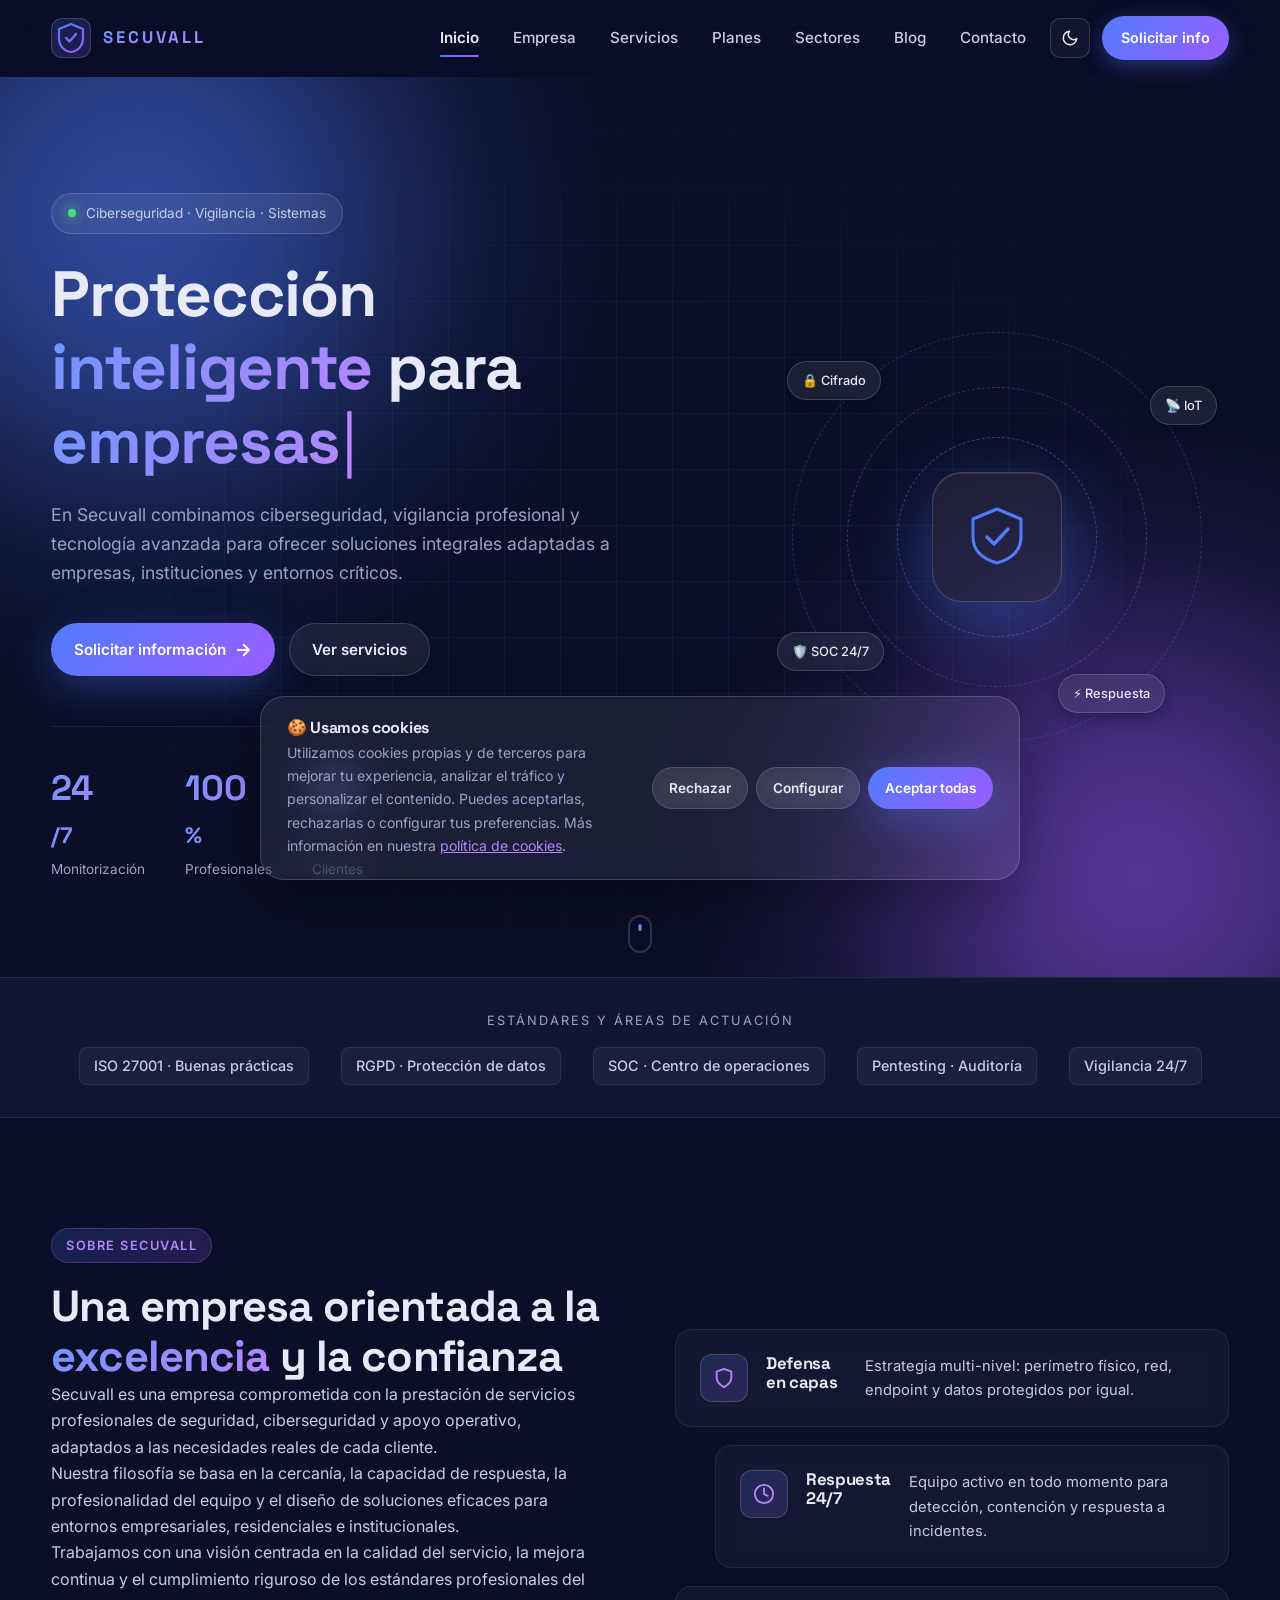
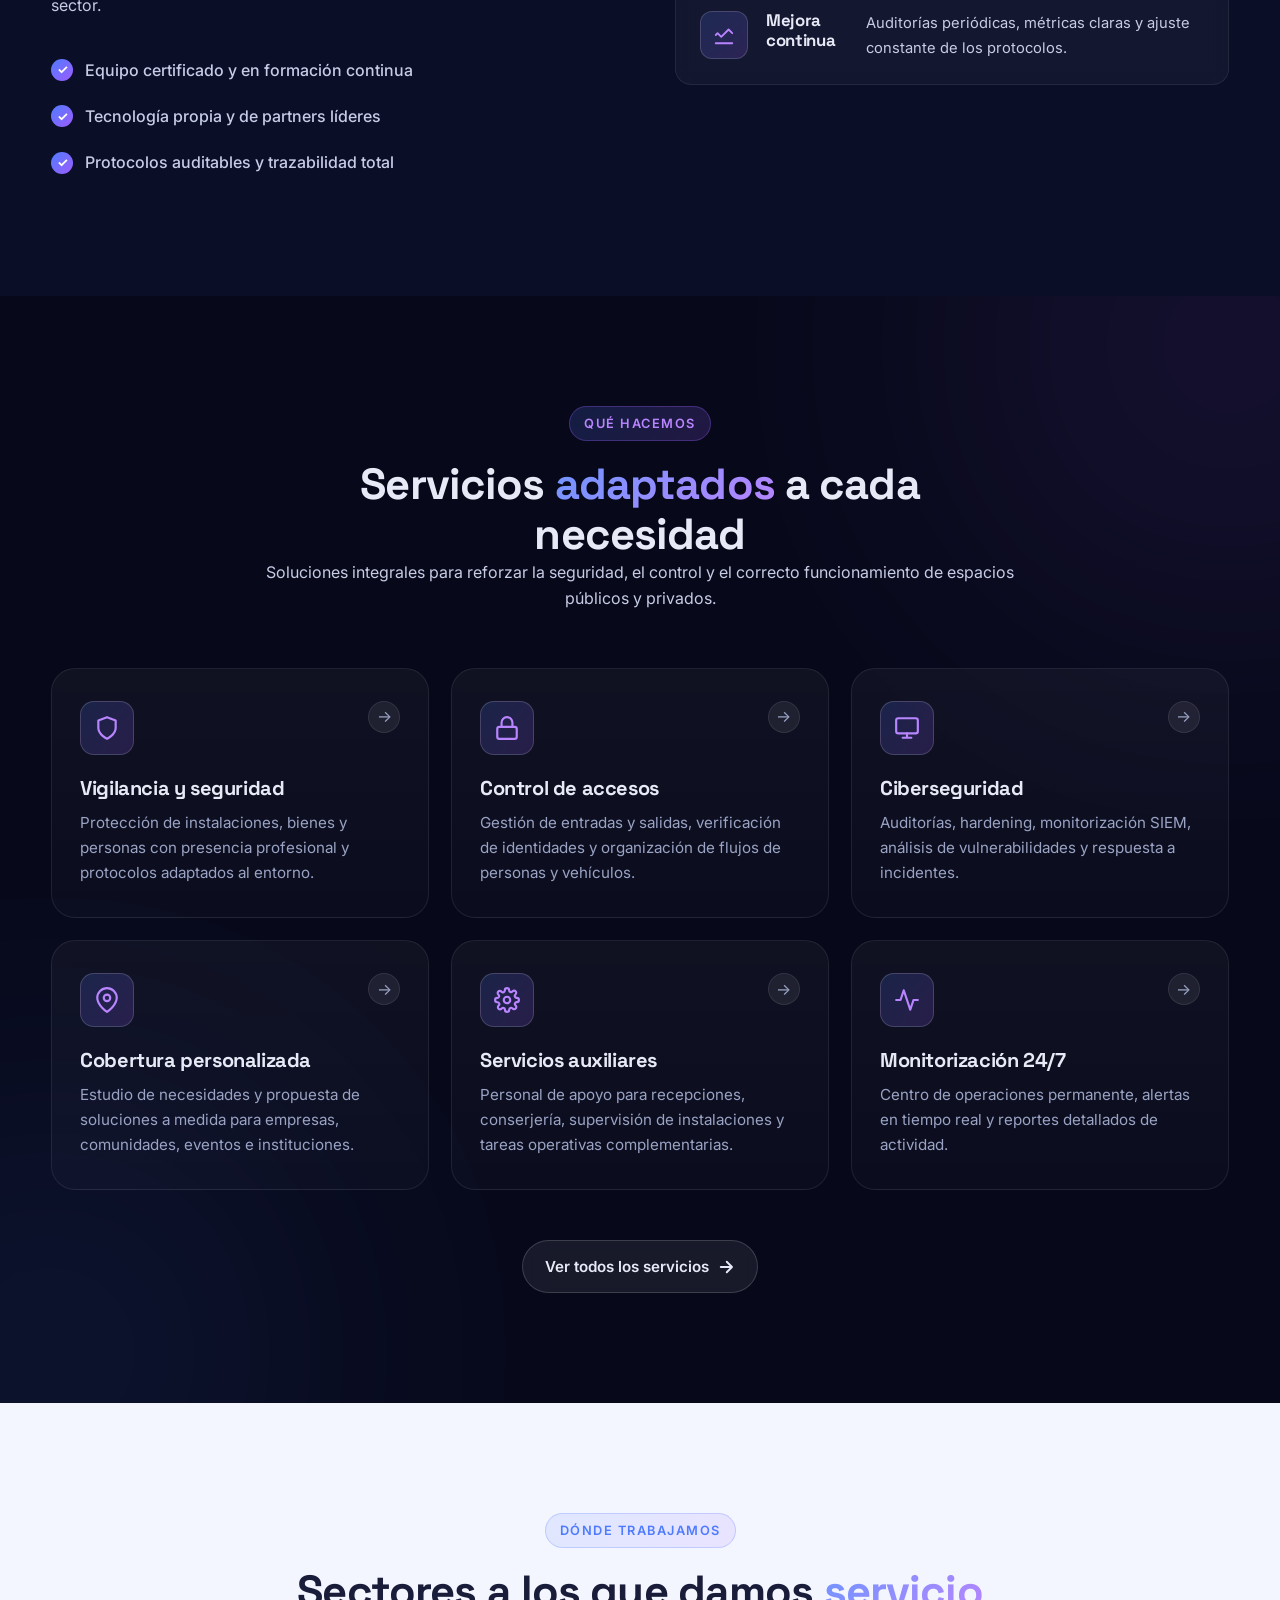
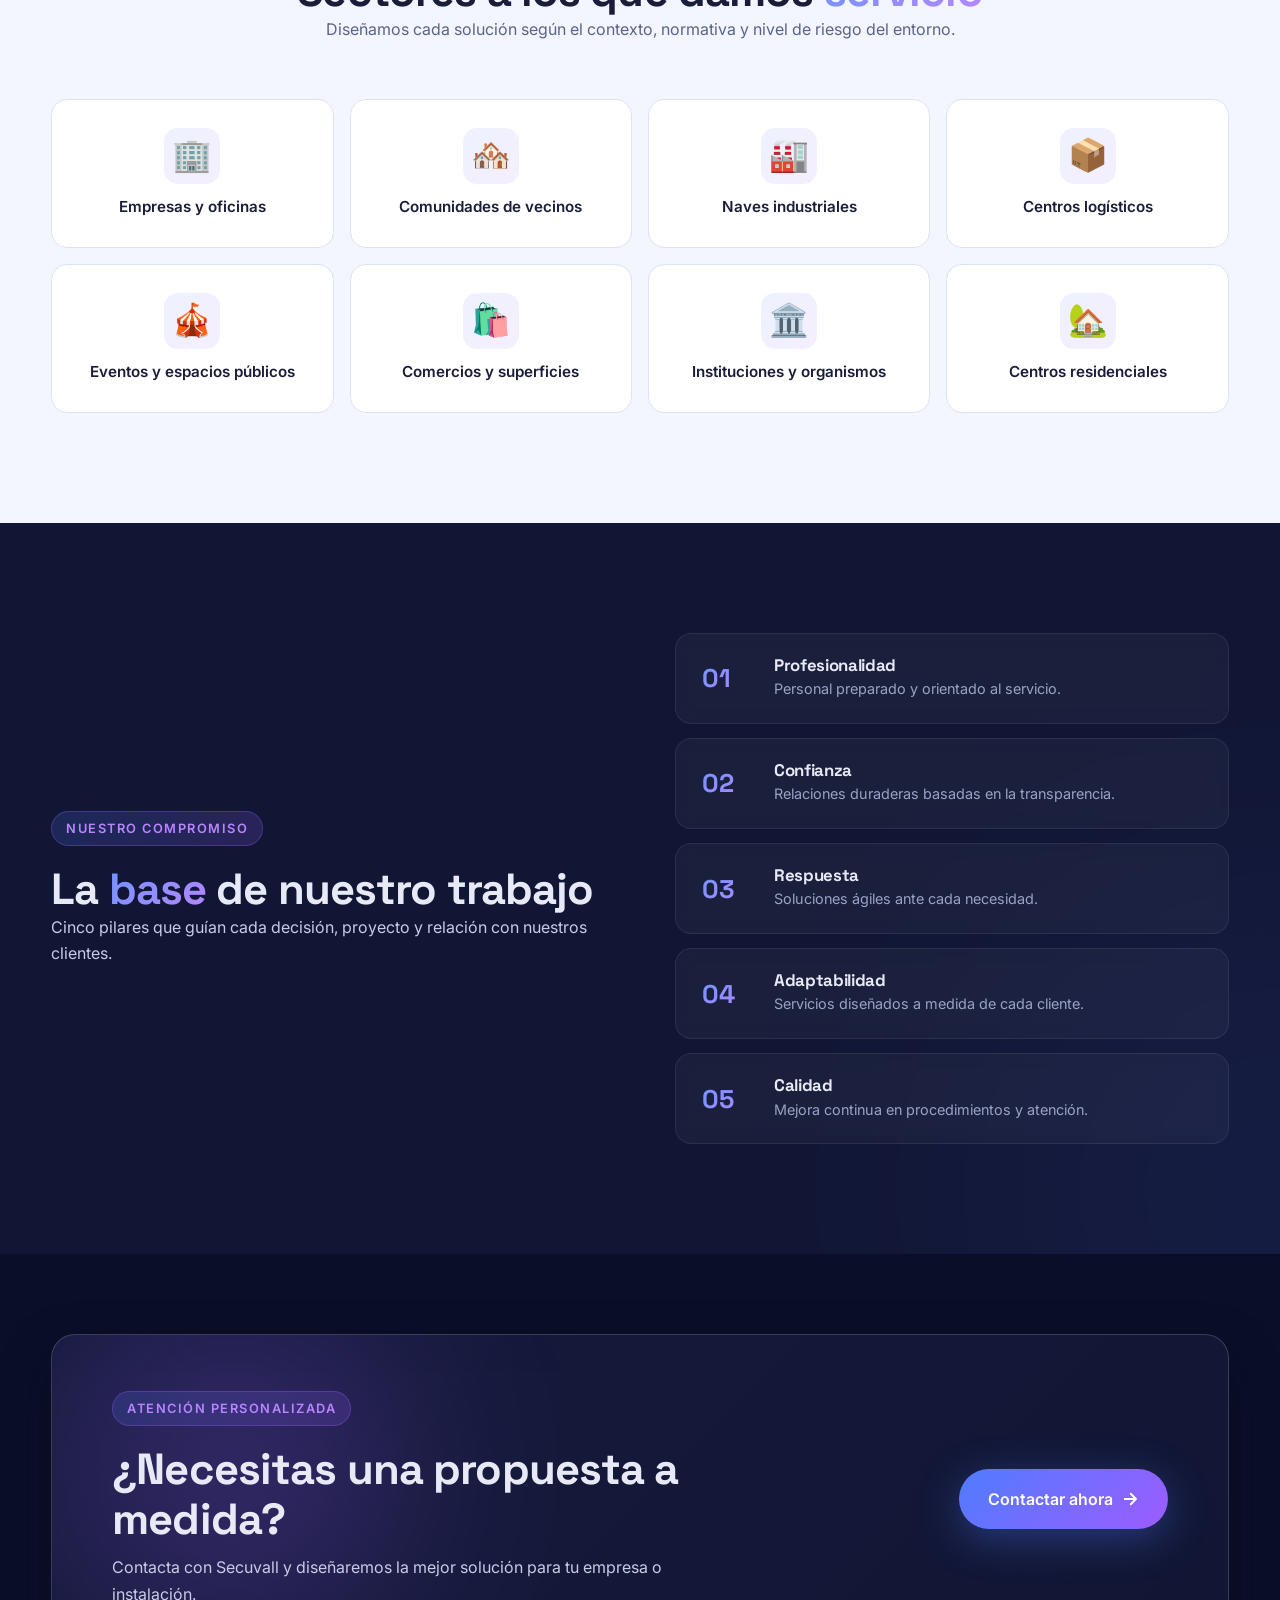
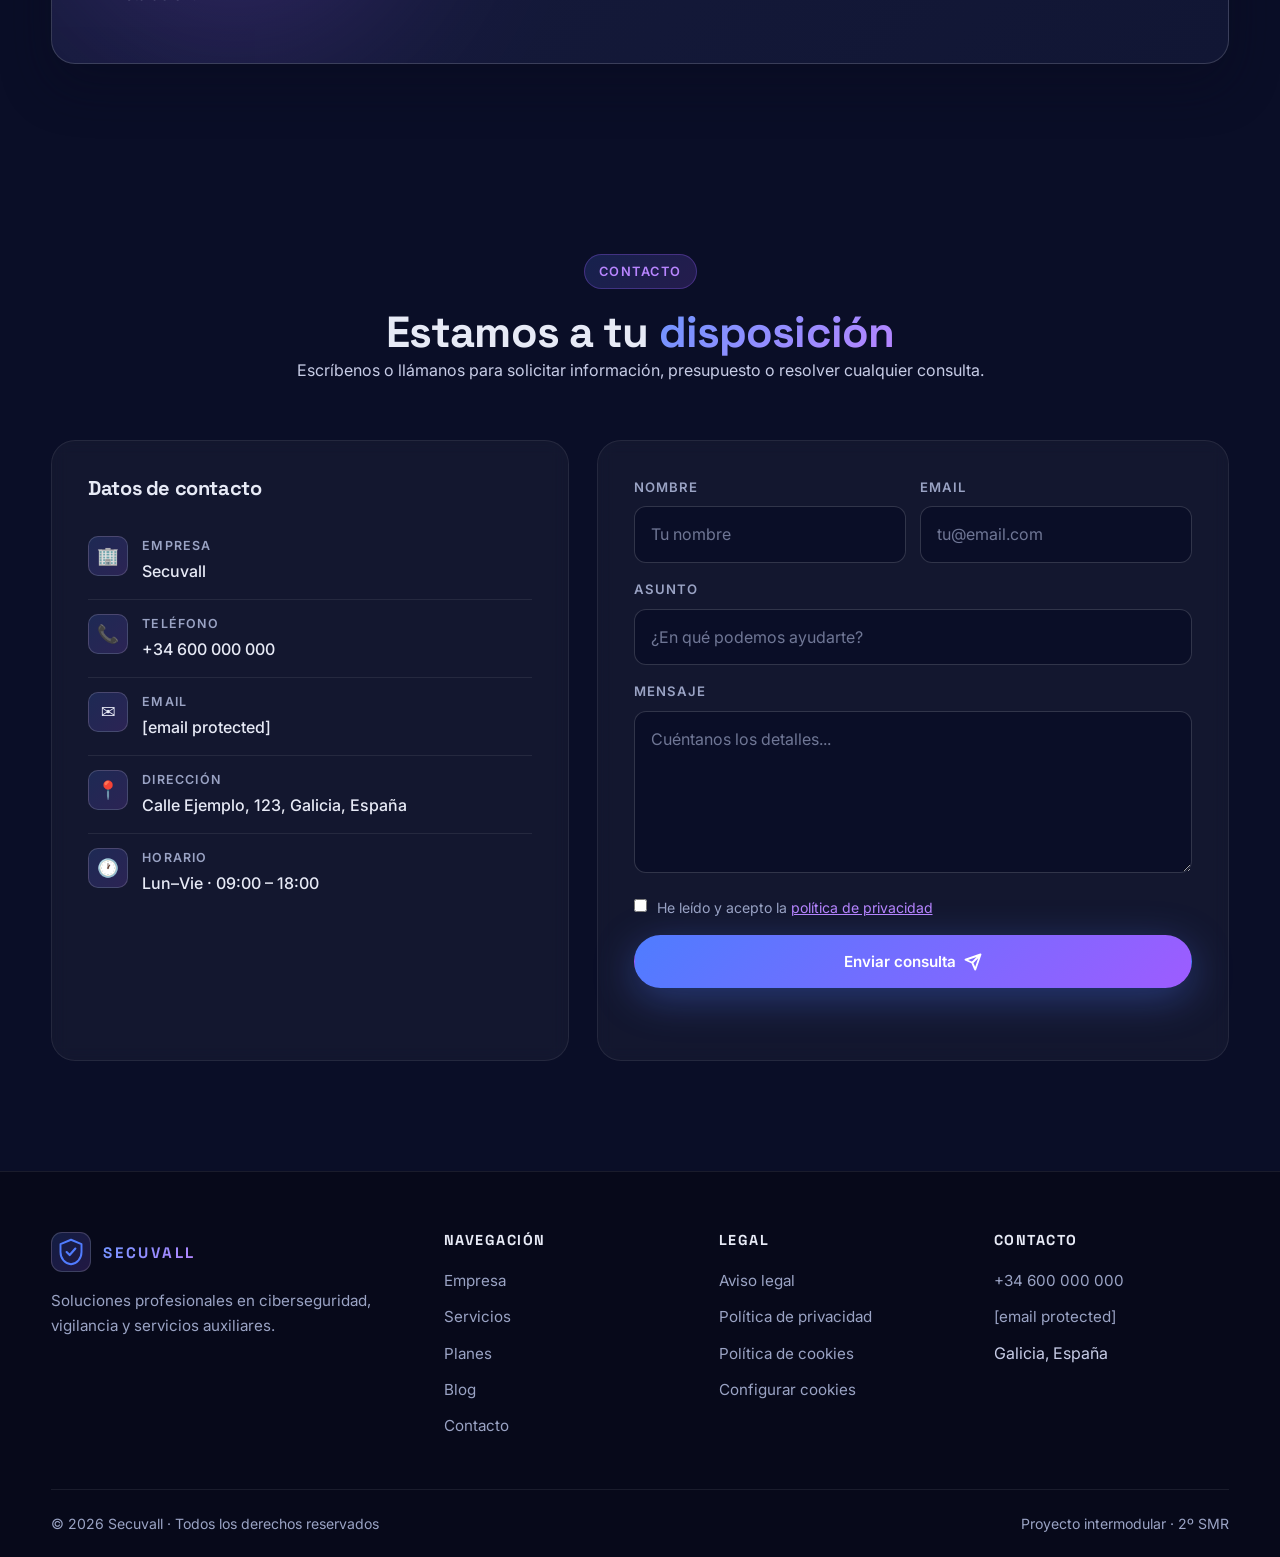
==== commit 6d61d7f8: "fix barra navegacion" ====
--- a/index.html
+++ b/index.html
@@ -40,45 +40,45 @@
 
   <!-- ========== HEADER ========== -->
   <header class="topbar" id="topbar">
-    <div class="container topbar-content">
-      <a href="index.html" class="brand" aria-label="Secuvall — Inicio">
-        <span class="brand-mark" aria-hidden="true">
-          <svg viewBox="0 0 32 32" width="32" height="32" fill="none" xmlns="http://www.w3.org/2000/svg">
-            <defs>
-              <linearGradient id="lg1" x1="0" y1="0" x2="32" y2="32" gradientUnits="userSpaceOnUse">
-                <stop offset="0" stop-color="#4f7cff"/>
-                <stop offset="1" stop-color="#9d5cff"/>
-              </linearGradient>
-            </defs>
-            <path d="M16 2L4 7v9c0 7.5 5.1 13.5 12 14 6.9-.5 12-6.5 12-14V7L16 2z" stroke="url(#lg1)" stroke-width="2.2" stroke-linejoin="round"/>
-            <path d="M11 16l3.5 3.5L21 12" stroke="url(#lg1)" stroke-width="2.4" stroke-linecap="round" stroke-linejoin="round"/>
-          </svg>
-        </span>
-        <span class="brand-text">SECUVALL</span>
-      </a>
-
-      <nav class="nav" id="navMenu" aria-label="Navegación principal">
-        <a href="#inicio" class="nav-link">Inicio</a>
-        <a href="#empresa" class="nav-link">Empresa</a>
-        <a href="#servicios" class="nav-link">Servicios</a>
-        <a href="planes.html" class="nav-link">Planes</a>
- <a href="index.html#sectores" class="nav-link">Sectores</a>
-        <a href="blog.html" class="nav-link">Blog</a>
-        <a href="#contacto" class="nav-link">Contacto</a>
-
-        <button class="theme-toggle" id="themeToggle" aria-label="Cambiar tema" title="Cambiar tema">
-          <svg class="icon-sun" viewBox="0 0 24 24" fill="none" stroke="currentColor" stroke-width="2" stroke-linecap="round" stroke-linejoin="round"><circle cx="12" cy="12" r="4"/><path d="M12 2v2M12 20v2M4.93 4.93l1.41 1.41M17.66 17.66l1.41 1.41M2 12h2M20 12h2M4.93 19.07l1.41-1.41M17.66 6.34l1.41-1.41"/></svg>
-          <svg class="icon-moon" viewBox="0 0 24 24" fill="none" stroke="currentColor" stroke-width="2" stroke-linecap="round" stroke-linejoin="round"><path d="M21 12.79A9 9 0 1 1 11.21 3 7 7 0 0 0 21 12.79z"/></svg>
-        </button>
-
-        <a href="#contacto" class="btn btn-nav">Solicitar info</a>
-      </nav>
-
-      <button class="nav-toggle" id="navToggle" aria-label="Abrir menú" aria-expanded="false" aria-controls="navMenu">
-        <span></span><span></span><span></span>
+  <div class="container topbar-content">
+    <a href="index.html" class="brand" aria-label="Secuvall — Inicio">
+      <span class="brand-mark" aria-hidden="true">
+        <svg viewBox="0 0 32 32" width="32" height="32" fill="none" xmlns="http://www.w3.org/2000/svg">
+          <defs>
+            <linearGradient id="lg1" x1="0" y1="0" x2="32" y2="32" gradientUnits="userSpaceOnUse">
+              <stop offset="0" stop-color="#4f7cff"/>
+              <stop offset="1" stop-color="#9d5cff"/>
+            </linearGradient>
+          </defs>
+          <path d="M16 2L4 7v9c0 7.5 5.1 13.5 12 14 6.9-.5 12-6.5 12-14V7L16 2z" stroke="url(#lg1)" stroke-width="2.2" stroke-linejoin="round"/>
+          <path d="M11 16l3.5 3.5L21 12" stroke="url(#lg1)" stroke-width="2.4" stroke-linecap="round" stroke-linejoin="round"/>
+        </svg>
+      </span>
+      <span class="brand-text">SECUVALL</span>
+    </a>
+
+    <nav class="nav" id="navMenu" aria-label="Navegación principal">
+      <a href="index.html#inicio" class="nav-link active">Inicio</a>
+      <a href="index.html#empresa" class="nav-link">Empresa</a>
+      <a href="index.html#servicios" class="nav-link">Servicios</a>
+      <a href="planes.html" class="nav-link">Planes</a>
+      <a href="index.html#sectores" class="nav-link">Sectores</a>
+      <a href="blog.html" class="nav-link">Blog</a>
+      <a href="index.html#contacto" class="nav-link">Contacto</a>
+
+      <button class="theme-toggle" id="themeToggle" aria-label="Cambiar tema" title="Cambiar tema">
+        <svg class="icon-sun" viewBox="0 0 24 24" fill="none" stroke="currentColor" stroke-width="2" stroke-linecap="round" stroke-linejoin="round"><circle cx="12" cy="12" r="4"/><path d="M12 2v2M12 20v2M4.93 4.93l1.41 1.41M17.66 17.66l1.41 1.41M2 12h2M20 12h2M4.93 19.07l1.41-1.41M17.66 6.34l1.41-1.41"/></svg>
+        <svg class="icon-moon" viewBox="0 0 24 24" fill="none" stroke="currentColor" stroke-width="2" stroke-linecap="round" stroke-linejoin="round"><path d="M21 12.79A9 9 0 1 1 11.21 3 7 7 0 0 0 21 12.79z"/></svg>
       </button>
-    </div>
-  </header>
+
+      <a href="index.html#contacto" class="btn btn-nav">Solicitar info</a>
+    </nav>
+
+    <button class="nav-toggle" id="navToggle" aria-label="Abrir menú" aria-expanded="false" aria-controls="navMenu">
+      <span></span><span></span><span></span>
+    </button>
+  </div>
+</header>
 
   <!-- ========== HERO ========== -->
   <section class="hero" id="inicio">
--- a/css/style.css
+++ b/css/style.css
@@ -1884,3 +1884,7 @@
     transition-duration: 0.01ms !important;
   }
 }
+.nav-link.active {
+  opacity: 1;
+  font-weight: 600;
+}
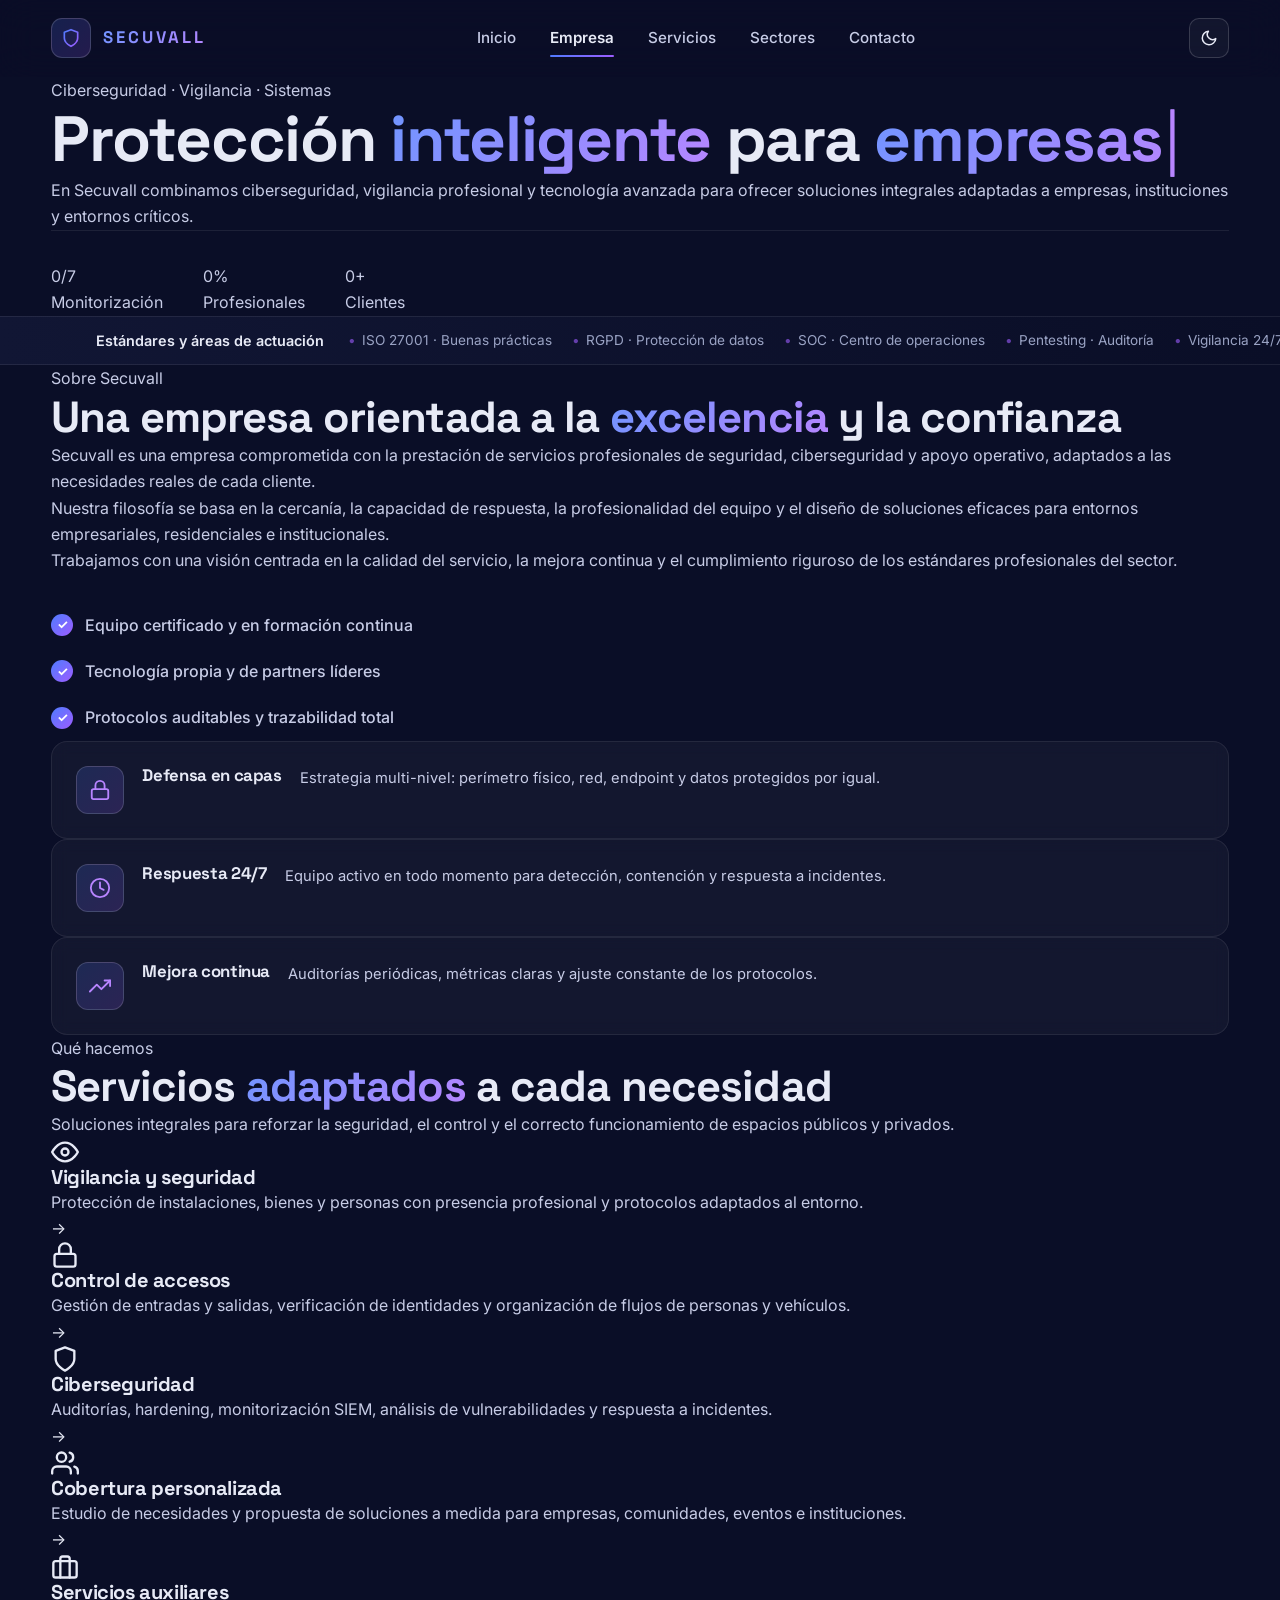
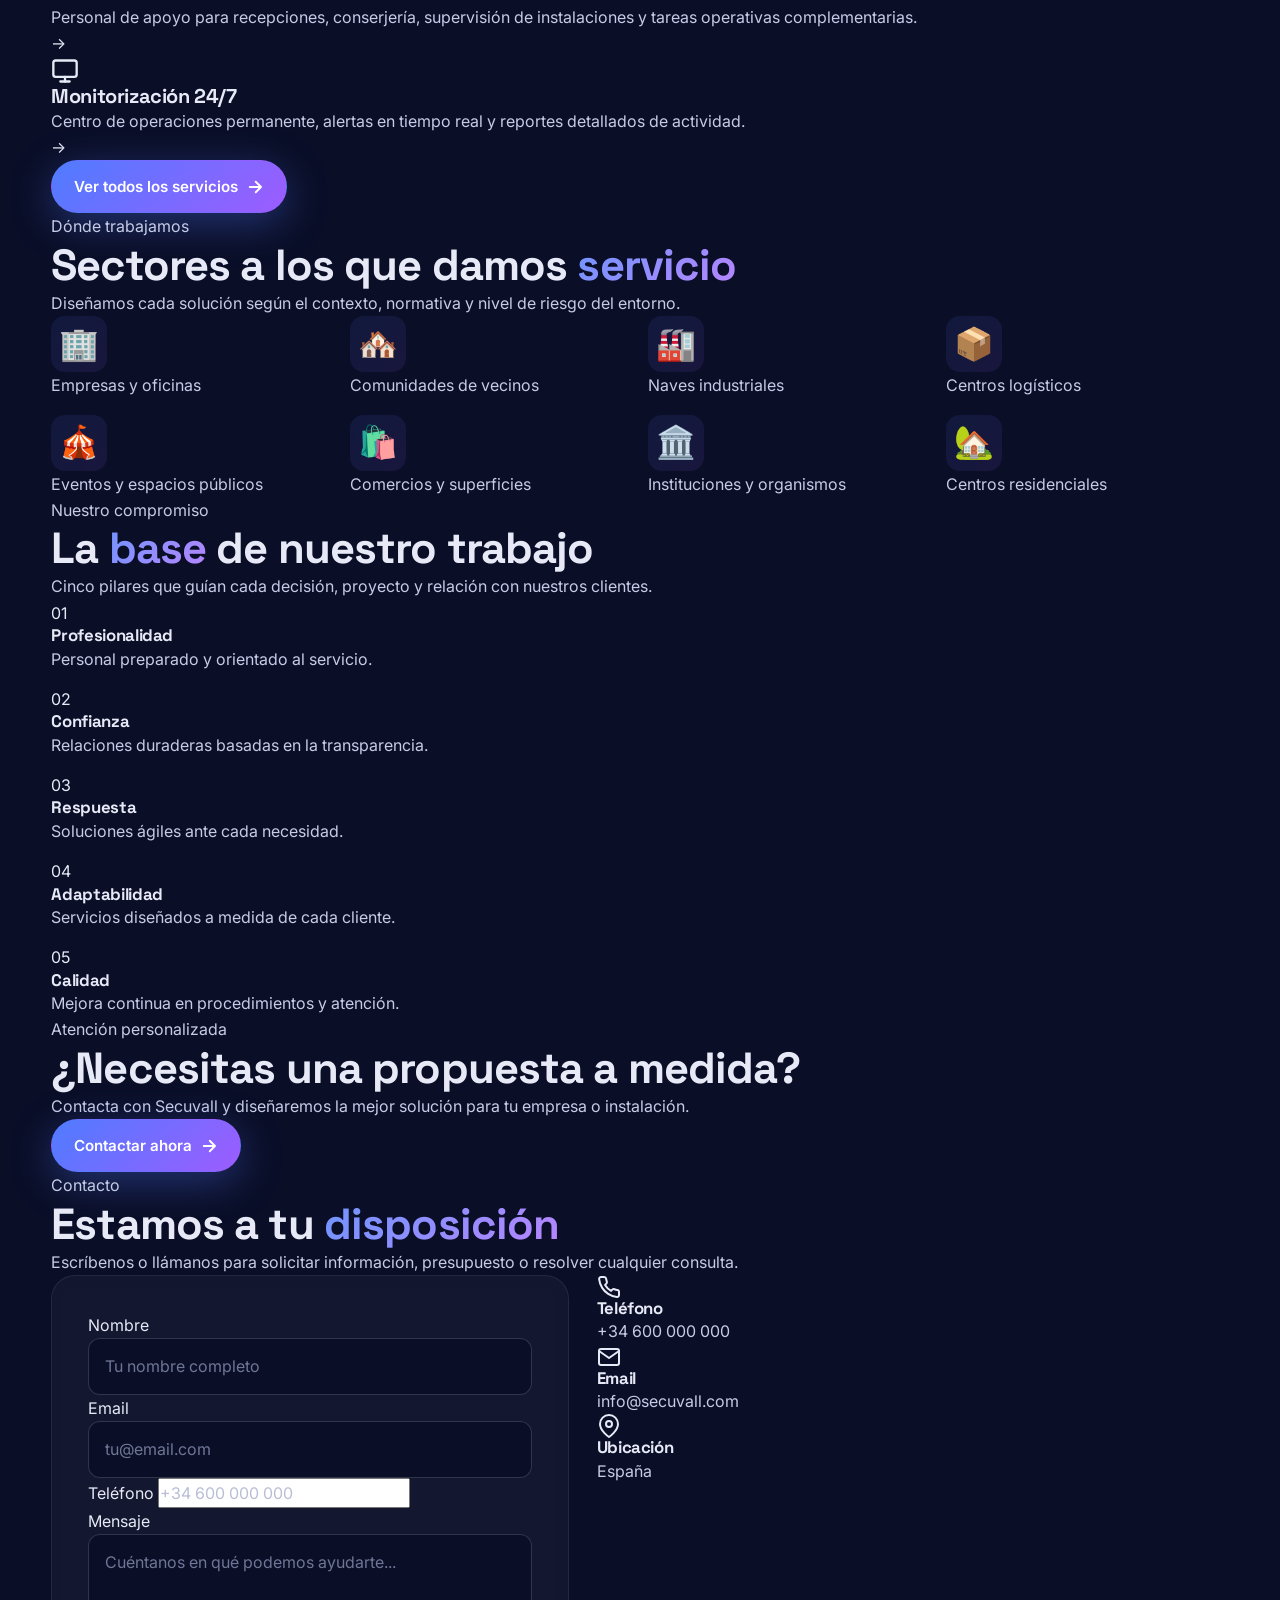
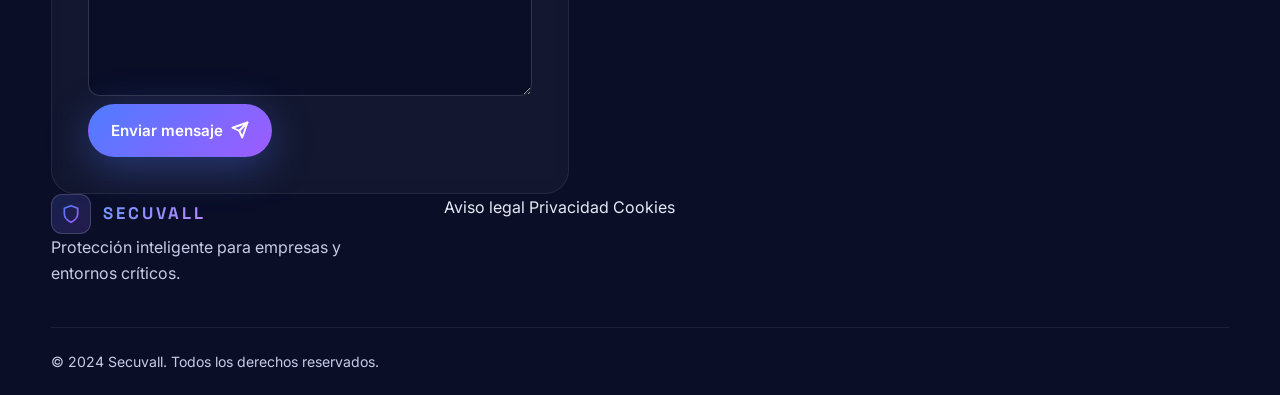
==== commit 82055c74: "addition barra de servicios" ====
--- a/index.html
+++ b/index.html
@@ -3,372 +3,530 @@
 <head>
   <meta charset="UTF-8" />
   <meta name="viewport" content="width=device-width, initial-scale=1.0" />
-  <meta name="description" content="Secuvall — Soluciones profesionales de ciberseguridad, vigilancia y servicios auxiliares. Protegemos personas, instalaciones y datos." />
-  <meta name="theme-color" content="#0a0e27" />
-  <meta name="color-scheme" content="dark light" />
-
-  <!-- Open Graph -->
-  <meta property="og:title" content="Secuvall | Ciberseguridad y Sistemas de Protección" />
-  <meta property="og:description" content="Soluciones profesionales de ciberseguridad, vigilancia y servicios auxiliares." />
+  <title>Secuvall | Ciberseguridad y Sistemas de Protección</title>
+  <meta name="description" content="Ciberseguridad, vigilancia profesional y tecnología avanzada para empresas, instituciones y entornos críticos." />
+  <meta name="keywords" content="ciberseguridad, vigilancia, seguridad, control de accesos, monitorización" />
+  <meta name="author" content="Secuvall" />
+  <meta property="og:title" content="Secuvall | Ciberseguridad y Sistemas" />
+  <meta property="og:description" content="Protección inteligente para empresas y entornos críticos." />
   <meta property="og:type" content="website" />
   <meta property="og:url" content="https://rodriomat-source.github.io/secuvall-web/" />
-
-  <title>Secuvall | Ciberseguridad y Sistemas de Protección</title>
-
-  <!-- Favicon SVG -->
   <link rel="icon" type="image/svg+xml" href="img/favicon.svg" />
-
-  <!-- Fuentes -->
-  <link rel="preconnect" href="https://fonts.googleapis.com">
-  <link rel="preconnect" href="https://fonts.gstatic.com" crossorigin>
-  <link href="https://fonts.googleapis.com/css2?family=Space+Grotesk:wght@400;500;600;700&family=Inter:wght@400;500;600&display=swap" rel="stylesheet">
-
-  <!-- Estilos -->
+  <link rel="preconnect" href="https://fonts.googleapis.com" />
+  <link rel="preconnect" href="https://fonts.gstatic.com" crossorigin />
+  <link href="https://fonts.googleapis.com/css2?family=Inter:wght@400;500;600;700&family=Space+Grotesk:wght@500;600;700&display=swap" rel="stylesheet" />
   <link rel="stylesheet" href="css/style.css" />
 
-  <!-- Pre-aplicar tema antes de pintar para evitar flash -->
-  <script>
-    (function(){
-      try {
-        var t = localStorage.getItem('secuvall-theme') || 'dark';
-        document.documentElement.setAttribute('data-theme', t);
-      } catch(e) {}
-    })();
-  </script>
+  <!-- Estilos inline para el trust-bar modificado -->
+  <style>
+    /* ========== TRUST BAR MODIFICADA ========== */
+    .trust-bar {
+      overflow: hidden;
+      padding: 12px 0;
+      background: linear-gradient(90deg, var(--bg-2), var(--bg-1));
+      border-top: 1px solid var(--border);
+      border-bottom: 1px solid var(--border);
+      position: relative;
+      cursor: pointer;
+      transition: all 0.4s cubic-bezier(.4,0,.2,1);
+    }
+
+    .trust-bar::before {
+      content: '';
+      position: absolute;
+      inset: 0;
+      background: linear-gradient(135deg, rgba(79, 124, 255, 0) 0%, rgba(157, 92, 255, 0) 100%);
+      opacity: 0;
+      transition: opacity 0.4s ease;
+      pointer-events: none;
+    }
+
+    .trust-bar:hover::before {
+      background: linear-gradient(135deg, rgba(79, 124, 255, 0.15) 0%, rgba(157, 92, 255, 0.15) 100%);
+      opacity: 1;
+    }
+
+    .trust-bar:hover {
+      box-shadow: 
+        0 0 30px rgba(79, 124, 255, 0.3),
+        0 0 60px rgba(157, 92, 255, 0.2),
+        inset 0 0 30px rgba(79, 124, 255, 0.1);
+    }
+
+    .trust-bar-content {
+      display: flex;
+      align-items: center;
+      gap: 24px;
+      padding: 0 32px;
+      width: fit-content;
+      max-width: 600px;
+      margin-left: 5%;
+    }
+
+    .trust-bar-label {
+      font-weight: 600;
+      color: var(--text);
+      white-space: nowrap;
+      font-size: 0.9rem;
+      flex-shrink: 0;
+    }
+
+    .trust-bar-items {
+      display: flex;
+      gap: 20px;
+      animation: scroll-left 20s linear infinite;
+      white-space: nowrap;
+    }
+
+    .trust-bar:hover .trust-bar-items {
+      animation-play-state: paused;
+    }
+
+    .trust-bar-item {
+      display: inline-flex;
+      align-items: center;
+      gap: 6px;
+      color: var(--text-muted);
+      font-size: 0.85rem;
+      transition: all 0.3s ease;
+    }
+
+    .trust-bar-item::before {
+      content: '•';
+      color: var(--violet);
+      opacity: 0.6;
+    }
+
+    .trust-bar:hover .trust-bar-item {
+      color: var(--text);
+    }
+
+    .trust-bar:hover .trust-bar-item:nth-child(1) {
+      color: #6e95ff;
+    }
+
+    .trust-bar:hover .trust-bar-item:nth-child(2) {
+      color: #8b7aff;
+    }
+
+    .trust-bar:hover .trust-bar-item:nth-child(3) {
+      color: #a66aff;
+    }
+
+    .trust-bar:hover .trust-bar-item:nth-child(4) {
+      color: #c07aff;
+    }
+
+    .trust-bar:hover .trust-bar-item:nth-child(5) {
+      color: #4dd0ff;
+    }
+
+    @keyframes scroll-left {
+      0% {
+        transform: translateX(0);
+      }
+      100% {
+        transform: translateX(-50%);
+      }
+    }
+
+    /* Glow effect en el borde inferior */
+    .trust-bar::after {
+      content: '';
+      position: absolute;
+      bottom: 0;
+      left: 0;
+      right: 0;
+      height: 2px;
+      background: linear-gradient(90deg, transparent, #4f7cff, #9d5cff, transparent);
+      opacity: 0;
+      transition: opacity 0.4s ease;
+    }
+
+    .trust-bar:hover::after {
+      opacity: 1;
+    }
+
+    /* Responsive */
+    @media (max-width: 768px) {
+      .trust-bar-content {
+        max-width: 100%;
+        padding: 0 16px;
+        margin-left: 0;
+      }
+
+      .trust-bar-label {
+        font-size: 0.8rem;
+      }
+
+      .trust-bar-item {
+        font-size: 0.75rem;
+      }
+    }
+  </style>
 </head>
 <body>
-
   <!-- ========== HEADER ========== -->
-  <header class="topbar" id="topbar">
-  <div class="container topbar-content">
-    <a href="index.html" class="brand" aria-label="Secuvall — Inicio">
-      <span class="brand-mark" aria-hidden="true">
-        <svg viewBox="0 0 32 32" width="32" height="32" fill="none" xmlns="http://www.w3.org/2000/svg">
-          <defs>
-            <linearGradient id="lg1" x1="0" y1="0" x2="32" y2="32" gradientUnits="userSpaceOnUse">
-              <stop offset="0" stop-color="#4f7cff"/>
-              <stop offset="1" stop-color="#9d5cff"/>
-            </linearGradient>
-          </defs>
-          <path d="M16 2L4 7v9c0 7.5 5.1 13.5 12 14 6.9-.5 12-6.5 12-14V7L16 2z" stroke="url(#lg1)" stroke-width="2.2" stroke-linejoin="round"/>
-          <path d="M11 16l3.5 3.5L21 12" stroke="url(#lg1)" stroke-width="2.4" stroke-linecap="round" stroke-linejoin="round"/>
-        </svg>
-      </span>
-      <span class="brand-text">SECUVALL</span>
-    </a>
-
-    <nav class="nav" id="navMenu" aria-label="Navegación principal">
-      <a href="index.html#inicio" class="nav-link active">Inicio</a>
-      <a href="index.html#empresa" class="nav-link">Empresa</a>
-      <a href="index.html#servicios" class="nav-link">Servicios</a>
-      <a href="planes.html" class="nav-link">Planes</a>
-      <a href="index.html#sectores" class="nav-link">Sectores</a>
-      <a href="blog.html" class="nav-link">Blog</a>
-      <a href="index.html#contacto" class="nav-link">Contacto</a>
-
-      <button class="theme-toggle" id="themeToggle" aria-label="Cambiar tema" title="Cambiar tema">
-        <svg class="icon-sun" viewBox="0 0 24 24" fill="none" stroke="currentColor" stroke-width="2" stroke-linecap="round" stroke-linejoin="round"><circle cx="12" cy="12" r="4"/><path d="M12 2v2M12 20v2M4.93 4.93l1.41 1.41M17.66 17.66l1.41 1.41M2 12h2M20 12h2M4.93 19.07l1.41-1.41M17.66 6.34l1.41-1.41"/></svg>
-        <svg class="icon-moon" viewBox="0 0 24 24" fill="none" stroke="currentColor" stroke-width="2" stroke-linecap="round" stroke-linejoin="round"><path d="M21 12.79A9 9 0 1 1 11.21 3 7 7 0 0 0 21 12.79z"/></svg>
-      </button>
-
-      <a href="index.html#contacto" class="btn btn-nav">Solicitar info</a>
-    </nav>
-
-    <button class="nav-toggle" id="navToggle" aria-label="Abrir menú" aria-expanded="false" aria-controls="navMenu">
-      <span></span><span></span><span></span>
-    </button>
-  </div>
-</header>
+  <header id="topbar" class="topbar">
+    <div class="topbar-content container">
+      <a href="#inicio" class="brand">
+        <span class="brand-mark">
+          <svg width="20" height="20" viewBox="0 0 24 24" fill="none" stroke="url(#grad)" stroke-width="2" stroke-linecap="round" stroke-linejoin="round">
+            <defs>
+              <linearGradient id="grad" x1="0%" y1="0%" x2="100%" y2="100%">
+                <stop offset="0%" style="stop-color:#4f7cff" />
+                <stop offset="100%" style="stop-color:#9d5cff" />
+              </linearGradient>
+            </defs>
+            <path d="M12 22s8-4 8-10V5l-8-3-8 3v7c0 6 8 10 8 10z"/>
+          </svg>
+        </span>
+        <span class="brand-text">SECUVALL</span>
+      </a>
+
+      <nav class="nav" id="main-nav">
+        <a href="#inicio" class="nav-link active">Inicio</a>
+        <a href="#empresa" class="nav-link">Empresa</a>
+        <a href="#servicios" class="nav-link">Servicios</a>
+        <a href="#sectores" class="nav-link">Sectores</a>
+        <a href="#contacto" class="nav-link">Contacto</a>
+      </nav>
+
+      <div style="display:flex;align-items:center;gap:8px;">
+        <button class="theme-toggle" id="theme-toggle" aria-label="Cambiar tema">
+          <svg class="icon-moon" width="18" height="18" viewBox="0 0 24 24" fill="none" stroke="currentColor" stroke-width="2" stroke-linecap="round" stroke-linejoin="round">
+            <path d="M21 12.79A9 9 0 1 1 11.21 3 7 7 0 0 0 21 12.79z"/>
+          </svg>
+          <svg class="icon-sun" width="18" height="18" viewBox="0 0 24 24" fill="none" stroke="currentColor" stroke-width="2" stroke-linecap="round" stroke-linejoin="round">
+            <circle cx="12" cy="12" r="5"/>
+            <line x1="12" y1="1" x2="12" y2="3"/>
+            <line x1="12" y1="21" x2="12" y2="23"/>
+            <line x1="4.22" y1="4.22" x2="5.64" y2="5.64"/>
+            <line x1="18.36" y1="18.36" x2="19.78" y2="19.78"/>
+            <line x1="1" y1="12" x2="3" y2="12"/>
+            <line x1="21" y1="12" x2="23" y2="12"/>
+            <line x1="4.22" y1="19.78" x2="5.64" y2="18.36"/>
+            <line x1="18.36" y1="5.64" x2="19.78" y2="4.22"/>
+          </svg>
+        </button>
+
+        <button class="nav-toggle" id="nav-toggle" aria-label="Abrir menú" aria-expanded="false">
+          <span></span>
+          <span></span>
+          <span></span>
+        </button>
+      </div>
+    </div>
+  </header>
 
   <!-- ========== HERO ========== -->
-  <section class="hero" id="inicio">
-    <div class="hero-bg" aria-hidden="true">
-      <div class="grid-pattern"></div>
-      <div class="glow glow-1"></div>
-      <div class="glow glow-2"></div>
-    </div>
-
-    <div class="container hero-content">
-      <div class="hero-text">
-        <span class="badge">
-          <span class="badge-dot"></span>
+  <section id="inicio">
+    <div class="container">
+      <p class="hero-badge">
+        <span>
+          <span></span>
           Ciberseguridad · Vigilancia · Sistemas
         </span>
-        <h1>
-          Protección <span class="gradient-text">inteligente</span> para
-          <span class="typing-wrap">
-            <span class="typing" id="typing" aria-live="polite"></span><span class="typing-cursor" aria-hidden="true">|</span>
-          </span>
-        </h1>
-        <p class="hero-description">
-          En Secuvall combinamos ciberseguridad, vigilancia profesional y tecnología avanzada para ofrecer soluciones integrales adaptadas a empresas, instituciones y entornos críticos.
-        </p>
-        <div class="hero-actions">
-          <a href="#contacto" class="btn btn-primary">
-            Solicitar información
-            <svg width="18" height="18" viewBox="0 0 24 24" fill="none" stroke="currentColor" stroke-width="2.5" stroke-linecap="round" stroke-linejoin="round"><path d="M5 12h14M13 5l7 7-7 7"/></svg>
-          </a>
-          <a href="#servicios" class="btn btn-ghost">Ver servicios</a>
-        </div>
-
-        <div class="hero-stats">
-          <div class="stat">
-            <span class="stat-value" data-count="24">0</span><span class="stat-suffix">/7</span>
-            <span class="stat-label">Monitorización</span>
-          </div>
-          <div class="stat">
-            <span class="stat-value" data-count="100">0</span><span class="stat-suffix">%</span>
-            <span class="stat-label">Profesionales</span>
-          </div>
-          <div class="stat">
-            <span class="stat-value" data-count="50">0</span><span class="stat-suffix">+</span>
-            <span class="stat-label">Clientes</span>
-          </div>
-        </div>
-      </div>
-
-      <div class="hero-visual" aria-hidden="true">
-        <div class="orbit-card">
-          <div class="orbit-ring ring-1"></div>
-          <div class="orbit-ring ring-2"></div>
-          <div class="orbit-ring ring-3"></div>
-          <div class="orbit-core">
-            <svg viewBox="0 0 64 64" width="64" height="64" fill="none">
-              <defs>
-                <linearGradient id="lgCore" x1="0" y1="0" x2="64" y2="64">
-                  <stop offset="0" stop-color="#4f7cff"/>
-                  <stop offset="1" stop-color="#9d5cff"/>
-                </linearGradient>
-              </defs>
-              <path d="M32 4L8 14v18c0 14 10 22 24 26 14-4 24-12 24-26V14L32 4z" stroke="url(#lgCore)" stroke-width="3" stroke-linejoin="round"/>
-              <path d="M22 32l7 7 14-15" stroke="url(#lgCore)" stroke-width="3.5" stroke-linecap="round" stroke-linejoin="round"/>
-            </svg>
-          </div>
-          <span class="orbit-chip chip-1">🔒 Cifrado</span>
-          <span class="orbit-chip chip-2">📡 IoT</span>
-          <span class="orbit-chip chip-3">🛡️ SOC 24/7</span>
-          <span class="orbit-chip chip-4">⚡ Respuesta</span>
-        </div>
-      </div>
-    </div>
-
-    <div class="hero-scroll" aria-hidden="true">
-      <span></span>
+      </p>
+      <h1>
+        Protección <span class="gradient-text">inteligente</span> para
+        <span class="typing-wrap">
+          <span class="typing" id="typing" aria-live="polite"></span>
+          <span class="typing-cursor">|</span>
+        </span>
+      </h1>
+      <p class="hero-desc">
+        En Secuvall combinamos ciberseguridad, vigilancia profesional y tecnología avanzada para ofrecer soluciones integrales adaptadas a empresas, instituciones y entornos críticos.
+      </p>
+      <div class="hero-stats">
+        <div class="stat">
+          <p><span data-count="24">0</span><span>/7</span></p>
+          <p>Monitorización</p>
+        </div>
+        <div class="stat">
+          <p><span data-count="100">0</span><span>%</span></p>
+          <p>Profesionales</p>
+        </div>
+        <div class="stat">
+          <p><span data-count="50">0</span><span>+</span></p>
+          <p>Clientes</p>
+        </div>
+      </div>
     </div>
   </section>
 
-  <!-- ========== TRUST BAR ========== -->
-  <section class="trust-bar">
-    <div class="container">
-      <p class="trust-label">Estándares y áreas de actuación</p>
-      <div class="trust-items">
-        <span>ISO 27001 · Buenas prácticas</span>
-        <span>RGPD · Protección de datos</span>
-        <span>SOC · Centro de operaciones</span>
-        <span>Pentesting · Auditoría</span>
-        <span>Vigilancia 24/7</span>
+  <!-- ========== TRUST BAR MODIFICADA ========== -->
+  <div class="trust-bar">
+    <div class="trust-bar-content">
+      <p class="trust-bar-label">Estándares y áreas de actuación</p>
+      <div class="trust-bar-items">
+        <span class="trust-bar-item">ISO 27001 · Buenas prácticas</span>
+        <span class="trust-bar-item">RGPD · Protección de datos</span>
+        <span class="trust-bar-item">SOC · Centro de operaciones</span>
+        <span class="trust-bar-item">Pentesting · Auditoría</span>
+        <span class="trust-bar-item">Vigilancia 24/7</span>
+        <!-- Duplicados para el scroll infinito -->
+        <span class="trust-bar-item">ISO 27001 · Buenas prácticas</span>
+        <span class="trust-bar-item">RGPD · Protección de datos</span>
+        <span class="trust-bar-item">SOC · Centro de operaciones</span>
+        <span class="trust-bar-item">Pentesting · Auditoría</span>
+        <span class="trust-bar-item">Vigilancia 24/7</span>
+      </div>
+    </div>
+  </div>
+
+  <!-- ========== EMPRESA ========== -->
+  <section id="empresa">
+    <div class="container">
+      <div class="empresa-grid">
+        <div class="empresa-text">
+          <p class="section-badge">Sobre Secuvall</p>
+          <h2>Una empresa orientada a la <span class="gradient-text">excelencia</span> y la confianza</h2>
+          <p>
+            Secuvall es una empresa comprometida con la prestación de servicios profesionales de seguridad, ciberseguridad y apoyo operativo, adaptados a las necesidades reales de cada cliente.
+          </p>
+          <p>
+            Nuestra filosofía se basa en la cercanía, la capacidad de respuesta, la profesionalidad del equipo y el diseño de soluciones eficaces para entornos empresariales, residenciales e institucionales.
+          </p>
+          <p>
+            Trabajamos con una visión centrada en la calidad del servicio, la mejora continua y el cumplimiento riguroso de los estándares profesionales del sector.
+          </p>
+          <ul class="check-list">
+            <li>Equipo certificado y en formación continua</li>
+            <li>Tecnología propia y de partners líderes</li>
+            <li>Protocolos auditables y trazabilidad total</li>
+          </ul>
+        </div>
+
+        <div class="empresa-features">
+          <div class="feature-card">
+            <div class="feature-icon">
+              <svg width="24" height="24" viewBox="0 0 24 24" fill="none" stroke="currentColor" stroke-width="2" stroke-linecap="round" stroke-linejoin="round">
+                <rect x="3" y="11" width="18" height="11" rx="2" ry="2"/>
+                <path d="M7 11V7a5 5 0 0 1 10 0v4"/>
+              </svg>
+            </div>
+            <h3>Defensa en capas</h3>
+            <p>Estrategia multi-nivel: perímetro físico, red, endpoint y datos protegidos por igual.</p>
+          </div>
+          <div class="feature-card">
+            <div class="feature-icon">
+              <svg width="24" height="24" viewBox="0 0 24 24" fill="none" stroke="currentColor" stroke-width="2" stroke-linecap="round" stroke-linejoin="round">
+                <circle cx="12" cy="12" r="10"/>
+                <polyline points="12 6 12 12 16 14"/>
+              </svg>
+            </div>
+            <h3>Respuesta 24/7</h3>
+            <p>Equipo activo en todo momento para detección, contención y respuesta a incidentes.</p>
+          </div>
+          <div class="feature-card">
+            <div class="feature-icon">
+              <svg width="24" height="24" viewBox="0 0 24 24" fill="none" stroke="currentColor" stroke-width="2" stroke-linecap="round" stroke-linejoin="round">
+                <polyline points="23 6 13.5 15.5 8.5 10.5 1 18"/>
+                <polyline points="17 6 23 6 23 12"/>
+              </svg>
+            </div>
+            <h3>Mejora continua</h3>
+            <p>Auditorías periódicas, métricas claras y ajuste constante de los protocolos.</p>
+          </div>
+        </div>
       </div>
     </div>
   </section>
 
-  <!-- ========== EMPRESA ========== -->
-  <section class="section" id="empresa">
-    <div class="container grid-2">
-      <div class="text-block reveal">
-        <span class="section-tag">Sobre Secuvall</span>
-        <h2>Una empresa orientada a la <span class="gradient-text">excelencia</span> y la confianza</h2>
-        <p>
-          Secuvall es una empresa comprometida con la prestación de servicios profesionales de seguridad, ciberseguridad y apoyo operativo, adaptados a las necesidades reales de cada cliente.
-        </p>
-        <p>
-          Nuestra filosofía se basa en la cercanía, la capacidad de respuesta, la profesionalidad del equipo y el diseño de soluciones eficaces para entornos empresariales, residenciales e institucionales.
-        </p>
-        <p>
-          Trabajamos con una visión centrada en la calidad del servicio, la mejora continua y el cumplimiento riguroso de los estándares profesionales del sector.
-        </p>
-
-        <ul class="check-list">
-          <li>Equipo certificado y en formación continua</li>
-          <li>Tecnología propia y de partners líderes</li>
-          <li>Protocolos auditables y trazabilidad total</li>
-        </ul>
-      </div>
-
-      <div class="visual-block reveal">
-        <div class="feature-card">
-          <div class="feature-icon">
-            <svg viewBox="0 0 24 24" fill="none" stroke="currentColor" stroke-width="2" stroke-linecap="round" stroke-linejoin="round"><path d="M12 22s8-4 8-10V5l-8-3-8 3v7c0 6 8 10 8 10z"/></svg>
-          </div>
-          <h3>Defensa en capas</h3>
-          <p>Estrategia multi-nivel: perímetro físico, red, endpoint y datos protegidos por igual.</p>
-        </div>
-        <div class="feature-card offset">
-          <div class="feature-icon">
-            <svg viewBox="0 0 24 24" fill="none" stroke="currentColor" stroke-width="2" stroke-linecap="round" stroke-linejoin="round"><circle cx="12" cy="12" r="10"/><path d="M12 6v6l4 2"/></svg>
-          </div>
-          <h3>Respuesta 24/7</h3>
-          <p>Equipo activo en todo momento para detección, contención y respuesta a incidentes.</p>
-        </div>
-        <div class="feature-card">
-          <div class="feature-icon">
-            <svg viewBox="0 0 24 24" fill="none" stroke="currentColor" stroke-width="2" stroke-linecap="round" stroke-linejoin="round"><path d="M3 12l2-2 4 4 8-8 4 4"/><path d="M21 21H3"/></svg>
-          </div>
-          <h3>Mejora continua</h3>
-          <p>Auditorías periódicas, métricas claras y ajuste constante de los protocolos.</p>
-        </div>
-      </div>
-    </div>
-  </section>
-
   <!-- ========== SERVICIOS ========== -->
-  <section class="section section-dark" id="servicios">
-    <div class="container">
-      <div class="section-heading center reveal">
-        <span class="section-tag light">Qué hacemos</span>
+  <section id="servicios">
+    <div class="container">
+      <div class="section-header">
+        <p class="section-badge">Qué hacemos</p>
         <h2>Servicios <span class="gradient-text">adaptados</span> a cada necesidad</h2>
         <p>Soluciones integrales para reforzar la seguridad, el control y el correcto funcionamiento de espacios públicos y privados.</p>
       </div>
 
-      <div class="cards">
-        <article class="card reveal">
-          <div class="card-icon-wrap">
-            <svg viewBox="0 0 24 24" fill="none" stroke="currentColor" stroke-width="2" stroke-linecap="round" stroke-linejoin="round"><path d="M12 22s8-4 8-10V5l-8-3-8 3v7c0 6 8 10 8 10z"/></svg>
+      <div class="services-grid">
+        <article class="service-card">
+          <div class="service-icon">
+            <svg width="28" height="28" viewBox="0 0 24 24" fill="none" stroke="currentColor" stroke-width="2" stroke-linecap="round" stroke-linejoin="round">
+              <path d="M1 12s4-8 11-8 11 8 11 8-4 8-11 8-11-8-11-8z"/>
+              <circle cx="12" cy="12" r="3"/>
+            </svg>
           </div>
           <h3>Vigilancia y seguridad</h3>
           <p>Protección de instalaciones, bienes y personas con presencia profesional y protocolos adaptados al entorno.</p>
-          <a href="servicios.html#vigilancia" class="card-link" aria-label="Más sobre vigilancia">
-            <span class="card-arrow">→</span>
+          <a href="servicios.html#vigilancia" class="service-link" aria-label="Más sobre vigilancia">
+            <span>→</span>
           </a>
         </article>
 
-        <article class="card reveal">
-          <div class="card-icon-wrap">
-            <svg viewBox="0 0 24 24" fill="none" stroke="currentColor" stroke-width="2" stroke-linecap="round" stroke-linejoin="round"><rect x="3" y="11" width="18" height="11" rx="2"/><path d="M7 11V7a5 5 0 0110 0v4"/></svg>
+        <article class="service-card">
+          <div class="service-icon">
+            <svg width="28" height="28" viewBox="0 0 24 24" fill="none" stroke="currentColor" stroke-width="2" stroke-linecap="round" stroke-linejoin="round">
+              <rect x="3" y="11" width="18" height="11" rx="2" ry="2"/>
+              <path d="M7 11V7a5 5 0 0 1 10 0v4"/>
+            </svg>
           </div>
           <h3>Control de accesos</h3>
           <p>Gestión de entradas y salidas, verificación de identidades y organización de flujos de personas y vehículos.</p>
-          <a href="servicios.html#accesos" class="card-link" aria-label="Más sobre control de accesos">
-            <span class="card-arrow">→</span>
+          <a href="servicios.html#accesos" class="service-link" aria-label="Más sobre control de accesos">
+            <span>→</span>
           </a>
         </article>
 
-        <article class="card reveal">
-          <div class="card-icon-wrap">
-            <svg viewBox="0 0 24 24" fill="none" stroke="currentColor" stroke-width="2" stroke-linecap="round" stroke-linejoin="round"><rect x="2" y="3" width="20" height="14" rx="2"/><path d="M8 21h8M12 17v4"/></svg>
+        <article class="service-card">
+          <div class="service-icon">
+            <svg width="28" height="28" viewBox="0 0 24 24" fill="none" stroke="currentColor" stroke-width="2" stroke-linecap="round" stroke-linejoin="round">
+              <path d="M12 22s8-4 8-10V5l-8-3-8 3v7c0 6 8 10 8 10z"/>
+            </svg>
           </div>
           <h3>Ciberseguridad</h3>
           <p>Auditorías, hardening, monitorización SIEM, análisis de vulnerabilidades y respuesta a incidentes.</p>
-          <a href="servicios.html#ciberseguridad" class="card-link" aria-label="Más sobre ciberseguridad">
-            <span class="card-arrow">→</span>
+          <a href="servicios.html#ciberseguridad" class="service-link" aria-label="Más sobre ciberseguridad">
+            <span>→</span>
           </a>
         </article>
 
-        <article class="card reveal">
-          <div class="card-icon-wrap">
-            <svg viewBox="0 0 24 24" fill="none" stroke="currentColor" stroke-width="2" stroke-linecap="round" stroke-linejoin="round"><path d="M21 10c0 7-9 13-9 13s-9-6-9-13a9 9 0 0118 0z"/><circle cx="12" cy="10" r="3"/></svg>
+        <article class="service-card">
+          <div class="service-icon">
+            <svg width="28" height="28" viewBox="0 0 24 24" fill="none" stroke="currentColor" stroke-width="2" stroke-linecap="round" stroke-linejoin="round">
+              <path d="M17 21v-2a4 4 0 0 0-4-4H5a4 4 0 0 0-4 4v2"/>
+              <circle cx="9" cy="7" r="4"/>
+              <path d="M23 21v-2a4 4 0 0 0-3-3.87"/>
+              <path d="M16 3.13a4 4 0 0 1 0 7.75"/>
+            </svg>
           </div>
           <h3>Cobertura personalizada</h3>
           <p>Estudio de necesidades y propuesta de soluciones a medida para empresas, comunidades, eventos e instituciones.</p>
-          <a href="servicios.html#cobertura" class="card-link" aria-label="Más sobre cobertura">
-            <span class="card-arrow">→</span>
+          <a href="servicios.html#cobertura" class="service-link" aria-label="Más sobre cobertura">
+            <span>→</span>
           </a>
         </article>
 
-        <article class="card reveal">
-          <div class="card-icon-wrap">
-            <svg viewBox="0 0 24 24" fill="none" stroke="currentColor" stroke-width="2" stroke-linecap="round" stroke-linejoin="round"><circle cx="12" cy="12" r="3"/><path d="M19.4 15a1.7 1.7 0 00.3 1.8l.1.1a2 2 0 11-2.8 2.8l-.1-.1a1.7 1.7 0 00-1.8-.3 1.7 1.7 0 00-1 1.5V21a2 2 0 11-4 0v-.1a1.7 1.7 0 00-1-1.5 1.7 1.7 0 00-1.8.3l-.1.1a2 2 0 11-2.8-2.8l.1-.1a1.7 1.7 0 00.3-1.8 1.7 1.7 0 00-1.5-1H3a2 2 0 110-4h.1a1.7 1.7 0 001.5-1 1.7 1.7 0 00-.3-1.8l-.1-.1a2 2 0 112.8-2.8l.1.1a1.7 1.7 0 001.8.3H9a1.7 1.7 0 001-1.5V3a2 2 0 114 0v.1a1.7 1.7 0 001 1.5 1.7 1.7 0 001.8-.3l.1-.1a2 2 0 112.8 2.8l-.1.1a1.7 1.7 0 00-.3 1.8V9a1.7 1.7 0 001.5 1H21a2 2 0 110 4h-.1a1.7 1.7 0 00-1.5 1z"/></svg>
+        <article class="service-card">
+          <div class="service-icon">
+            <svg width="28" height="28" viewBox="0 0 24 24" fill="none" stroke="currentColor" stroke-width="2" stroke-linecap="round" stroke-linejoin="round">
+              <rect x="2" y="7" width="20" height="14" rx="2" ry="2"/>
+              <path d="M16 21V5a2 2 0 0 0-2-2h-4a2 2 0 0 0-2 2v16"/>
+            </svg>
           </div>
           <h3>Servicios auxiliares</h3>
           <p>Personal de apoyo para recepciones, conserjería, supervisión de instalaciones y tareas operativas complementarias.</p>
-          <a href="servicios.html#auxiliares" class="card-link" aria-label="Más sobre servicios auxiliares">
-            <span class="card-arrow">→</span>
+          <a href="servicios.html#auxiliares" class="service-link" aria-label="Más sobre servicios auxiliares">
+            <span>→</span>
           </a>
         </article>
 
-        <article class="card reveal">
-          <div class="card-icon-wrap">
-            <svg viewBox="0 0 24 24" fill="none" stroke="currentColor" stroke-width="2" stroke-linecap="round" stroke-linejoin="round"><path d="M22 12h-4l-3 9L9 3l-3 9H2"/></svg>
+        <article class="service-card">
+          <div class="service-icon">
+            <svg width="28" height="28" viewBox="0 0 24 24" fill="none" stroke="currentColor" stroke-width="2" stroke-linecap="round" stroke-linejoin="round">
+              <rect x="2" y="3" width="20" height="14" rx="2" ry="2"/>
+              <line x1="8" y1="21" x2="16" y2="21"/>
+              <line x1="12" y1="17" x2="12" y2="21"/>
+            </svg>
           </div>
           <h3>Monitorización 24/7</h3>
           <p>Centro de operaciones permanente, alertas en tiempo real y reportes detallados de actividad.</p>
-          <a href="servicios.html#monitorizacion" class="card-link" aria-label="Más sobre monitorización">
-            <span class="card-arrow">→</span>
+          <a href="servicios.html#monitorizacion" class="service-link" aria-label="Más sobre monitorización">
+            <span>→</span>
           </a>
         </article>
       </div>
 
-      <div class="center-action reveal">
-        <a href="servicios.html" class="btn btn-ghost">
+      <div class="section-cta">
+        <a href="servicios.html" class="btn btn-primary">
           Ver todos los servicios
-          <svg width="18" height="18" viewBox="0 0 24 24" fill="none" stroke="currentColor" stroke-width="2.5" stroke-linecap="round" stroke-linejoin="round"><path d="M5 12h14M13 5l7 7-7 7"/></svg>
+          <svg width="18" height="18" viewBox="0 0 24 24" fill="none" stroke="currentColor" stroke-width="2.5" stroke-linecap="round" stroke-linejoin="round"><path d="M5 12h14M13 5l7 7-7 7" /></svg>
         </a>
       </div>
     </div>
   </section>
 
   <!-- ========== SECTORES ========== -->
-  <section class="section section-light" id="sectores">
-    <div class="container">
-      <div class="section-heading center reveal">
-        <span class="section-tag">Dónde trabajamos</span>
+  <section id="sectores">
+    <div class="container">
+      <div class="section-header">
+        <p class="section-badge">Dónde trabajamos</p>
         <h2>Sectores a los que damos <span class="gradient-text">servicio</span></h2>
         <p>Diseñamos cada solución según el contexto, normativa y nivel de riesgo del entorno.</p>
       </div>
 
       <div class="sectors-grid">
-        <div class="sector-item reveal"><span class="sector-icon">🏢</span>Empresas y oficinas</div>
-        <div class="sector-item reveal"><span class="sector-icon">🏘️</span>Comunidades de vecinos</div>
-        <div class="sector-item reveal"><span class="sector-icon">🏭</span>Naves industriales</div>
-        <div class="sector-item reveal"><span class="sector-icon">📦</span>Centros logísticos</div>
-        <div class="sector-item reveal"><span class="sector-icon">🎪</span>Eventos y espacios públicos</div>
-        <div class="sector-item reveal"><span class="sector-icon">🛍️</span>Comercios y superficies</div>
-        <div class="sector-item reveal"><span class="sector-icon">🏛️</span>Instituciones y organismos</div>
-        <div class="sector-item reveal"><span class="sector-icon">🏡</span>Centros residenciales</div>
+        <div class="sector-card">
+          <span class="sector-icon">🏢</span>
+          <p>Empresas y oficinas</p>
+        </div>
+        <div class="sector-card">
+          <span class="sector-icon">🏘️</span>
+          <p>Comunidades de vecinos</p>
+        </div>
+        <div class="sector-card">
+          <span class="sector-icon">🏭</span>
+          <p>Naves industriales</p>
+        </div>
+        <div class="sector-card">
+          <span class="sector-icon">📦</span>
+          <p>Centros logísticos</p>
+        </div>
+        <div class="sector-card">
+          <span class="sector-icon">🎪</span>
+          <p>Eventos y espacios públicos</p>
+        </div>
+        <div class="sector-card">
+          <span class="sector-icon">🛍️</span>
+          <p>Comercios y superficies</p>
+        </div>
+        <div class="sector-card">
+          <span class="sector-icon">🏛️</span>
+          <p>Instituciones y organismos</p>
+        </div>
+        <div class="sector-card">
+          <span class="sector-icon">🏡</span>
+          <p>Centros residenciales</p>
+        </div>
       </div>
     </div>
   </section>
 
   <!-- ========== VALORES ========== -->
-  <section class="section values-section" id="valores">
-    <div class="container grid-2">
-      <div class="text-block reveal">
-        <span class="section-tag">Nuestro compromiso</span>
+  <section id="valores">
+    <div class="container">
+      <div class="section-header">
+        <p class="section-badge">Nuestro compromiso</p>
         <h2>La <span class="gradient-text">base</span> de nuestro trabajo</h2>
         <p>Cinco pilares que guían cada decisión, proyecto y relación con nuestros clientes.</p>
       </div>
 
-      <div class="values-grid reveal">
-        <div class="value-item">
-          <div class="value-num">01</div>
-          <div>
+      <div class="values-grid">
+        <div class="value-card">
+          <span class="value-number">01</span>
+          <div class="value-content">
             <h4>Profesionalidad</h4>
             <p>Personal preparado y orientado al servicio.</p>
           </div>
         </div>
-        <div class="value-item">
-          <div class="value-num">02</div>
-          <div>
+        <div class="value-card">
+          <span class="value-number">02</span>
+          <div class="value-content">
             <h4>Confianza</h4>
             <p>Relaciones duraderas basadas en la transparencia.</p>
           </div>
         </div>
-        <div class="value-item">
-          <div class="value-num">03</div>
-          <div>
+        <div class="value-card">
+          <span class="value-number">03</span>
+          <div class="value-content">
             <h4>Respuesta</h4>
             <p>Soluciones ágiles ante cada necesidad.</p>
           </div>
         </div>
-        <div class="value-item">
-          <div class="value-num">04</div>
-          <div>
+        <div class="value-card">
+          <span class="value-number">04</span>
+          <div class="value-content">
             <h4>Adaptabilidad</h4>
             <p>Servicios diseñados a medida de cada cliente.</p>
           </div>
         </div>
-        <div class="value-item">
-          <div class="value-num">05</div>
-          <div>
+        <div class="value-card">
+          <span class="value-number">05</span>
+          <div class="value-content">
             <h4>Calidad</h4>
             <p>Mejora continua en procedimientos y atención.</p>
           </div>
@@ -378,233 +536,154 @@
   </section>
 
   <!-- ========== CTA ========== -->
-  <section class="cta-section">
-    <div class="container">
-      <div class="cta-box reveal">
-        <div class="cta-glow" aria-hidden="true"></div>
-        <div class="cta-text">
-          <span class="section-tag light">Atención personalizada</span>
+  <section id="cta">
+    <div class="container">
+      <div class="cta-card">
+        <div class="cta-content">
+          <p class="section-badge">Atención personalizada</p>
           <h2>¿Necesitas una propuesta a medida?</h2>
           <p>Contacta con Secuvall y diseñaremos la mejor solución para tu empresa o instalación.</p>
         </div>
-        <a href="#contacto" class="btn btn-primary btn-lg">
+        <a href="#contacto" class="btn btn-primary">
           Contactar ahora
-          <svg width="18" height="18" viewBox="0 0 24 24" fill="none" stroke="currentColor" stroke-width="2.5" stroke-linecap="round" stroke-linejoin="round"><path d="M5 12h14M13 5l7 7-7 7"/></svg>
+          <svg width="18" height="18" viewBox="0 0 24 24" fill="none" stroke="currentColor" stroke-width="2.5" stroke-linecap="round" stroke-linejoin="round"><path d="M5 12h14M13 5l7 7-7 7" /></svg>
         </a>
       </div>
     </div>
   </section>
 
   <!-- ========== CONTACTO ========== -->
-  <section class="section" id="contacto">
-    <div class="container">
-      <div class="section-heading center reveal">
-        <span class="section-tag">Contacto</span>
+  <section id="contacto">
+    <div class="container">
+      <div class="section-header">
+        <p class="section-badge">Contacto</p>
         <h2>Estamos a tu <span class="gradient-text">disposición</span></h2>
         <p>Escríbenos o llámanos para solicitar información, presupuesto o resolver cualquier consulta.</p>
       </div>
 
       <div class="contact-grid">
-        <div class="contact-card reveal">
-          <h3>Datos de contacto</h3>
-          <ul class="contact-list">
-            <li>
-              <span class="ci">🏢</span>
-              <div><strong>Empresa</strong><span>Secuvall</span></div>
-            </li>
-            <li>
-              <span class="ci">📞</span>
-              <div><strong>Teléfono</strong><a href="tel:+34600000000">+34 600 000 000</a></div>
-            </li>
-            <li>
-              <span class="ci">✉️</span>
-              <div><strong>Email</strong><a href="/cdn-cgi/l/email-protection#7c15121a133c0f191f090a1d1010521f1311"><span class="__cf_email__" data-cfemail="3c55525a537c4f595f494a5d5050125f5351">[email&#160;protected]</span></a></div>
-            </li>
-            <li>
-              <span class="ci">📍</span>
-              <div><strong>Dirección</strong><span>Calle Ejemplo, 123, Galicia, España</span></div>
-            </li>
-            <li>
-              <span class="ci">🕐</span>
-              <div><strong>Horario</strong><span>Lun–Vie · 09:00 – 18:00</span></div>
-            </li>
-          </ul>
-        </div>
-
-        <!--
-          FORMULARIO con Web3Forms (gratis, sin servidor):
-          1. Ve a https://web3forms.com/ → introduce tu email → recibirás una "access key"
-          2. Pega tu access key en el value del input "access_key" más abajo
-          3. ¡Listo! Los mensajes te llegarán al email
-        -->
-        <form class="contact-form reveal" id="contactForm" novalidate
-              action="https://api.web3forms.com/submit" method="POST">
-          <input type="hidden" name="access_key" value="REEMPLAZA-CON-TU-ACCESS-KEY">
-          <input type="hidden" name="subject" value="Nuevo mensaje desde Secuvall">
-          <input type="hidden" name="from_name" value="Secuvall Web">
-          <input type="checkbox" name="botcheck" style="display:none" tabindex="-1" autocomplete="off">
-
-          <div class="form-row">
-            <div class="field">
-              <label for="nombre">Nombre</label>
-              <input type="text" id="nombre" name="nombre" placeholder="Tu nombre" required />
-            </div>
-            <div class="field">
-              <label for="email">Email</label>
-              <input type="email" id="email" name="email" placeholder="tu@email.com" required />
-            </div>
-          </div>
-          <div class="field">
-            <label for="asunto">Asunto</label>
-            <input type="text" id="asunto" name="asunto" placeholder="¿En qué podemos ayudarte?" required />
-          </div>
-          <div class="field">
-            <label for="mensaje">Mensaje</label>
-            <textarea id="mensaje" name="mensaje" rows="5" placeholder="Cuéntanos los detalles..." required></textarea>
-          </div>
-          <label class="checkbox-field">
-            <input type="checkbox" name="rgpd" id="rgpd" required>
-            <span>He leído y acepto la <a href="politica-privacidad.html" target="_blank">política de privacidad</a></span>
-          </label>
-          <button type="submit" class="btn btn-primary btn-block">
-            <span class="btn-label">Enviar consulta</span>
-            <svg width="18" height="18" viewBox="0 0 24 24" fill="none" stroke="currentColor" stroke-width="2.5" stroke-linecap="round" stroke-linejoin="round"><path d="M22 2L11 13M22 2l-7 20-4-9-9-4 20-7z"/></svg>
+        <form class="contact-form" id="contact-form">
+          <div class="form-group">
+            <label for="name">Nombre</label>
+            <input type="text" id="name" name="name" required placeholder="Tu nombre completo" />
+          </div>
+          <div class="form-group">
+            <label for="email">Email</label>
+            <input type="email" id="email" name="email" required placeholder="tu@email.com" />
+          </div>
+          <div class="form-group">
+            <label for="phone">Teléfono</label>
+            <input type="tel" id="phone" name="phone" placeholder="+34 600 000 000" />
+          </div>
+          <div class="form-group">
+            <label for="message">Mensaje</label>
+            <textarea id="message" name="message" rows="5" required placeholder="Cuéntanos en qué podemos ayudarte..."></textarea>
+          </div>
+          <button type="submit" class="btn btn-primary">
+            Enviar mensaje
+            <svg width="18" height="18" viewBox="0 0 24 24" fill="none" stroke="currentColor" stroke-width="2.5" stroke-linecap="round" stroke-linejoin="round">
+              <line x1="22" y1="2" x2="11" y2="13"/>
+              <polygon points="22 2 15 22 11 13 2 9 22 2"/>
+            </svg>
           </button>
-          <p class="form-status" id="formStatus" role="status" aria-live="polite"></p>
         </form>
+
+        <div class="contact-info">
+          <div class="info-card">
+            <div class="info-icon">
+              <svg width="24" height="24" viewBox="0 0 24 24" fill="none" stroke="currentColor" stroke-width="2" stroke-linecap="round" stroke-linejoin="round">
+                <path d="M22 16.92v3a2 2 0 0 1-2.18 2 19.79 19.79 0 0 1-8.63-3.07 19.5 19.5 0 0 1-6-6 19.79 19.79 0 0 1-3.07-8.67A2 2 0 0 1 4.11 2h3a2 2 0 0 1 2 1.72 12.84 12.84 0 0 0 .7 2.81 2 2 0 0 1-.45 2.11L8.09 9.91a16 16 0 0 0 6 6l1.27-1.27a2 2 0 0 1 2.11-.45 12.84 12.84 0 0 0 2.81.7A2 2 0 0 1 22 16.92z"/>
+              </svg>
+            </div>
+            <div>
+              <h4>Teléfono</h4>
+              <p>+34 600 000 000</p>
+            </div>
+          </div>
+          <div class="info-card">
+            <div class="info-icon">
+              <svg width="24" height="24" viewBox="0 0 24 24" fill="none" stroke="currentColor" stroke-width="2" stroke-linecap="round" stroke-linejoin="round">
+                <path d="M4 4h16c1.1 0 2 .9 2 2v12c0 1.1-.9 2-2 2H4c-1.1 0-2-.9-2-2V6c0-1.1.9-2 2-2z"/>
+                <polyline points="22,6 12,13 2,6"/>
+              </svg>
+            </div>
+            <div>
+              <h4>Email</h4>
+              <p>info@secuvall.com</p>
+            </div>
+          </div>
+          <div class="info-card">
+            <div class="info-icon">
+              <svg width="24" height="24" viewBox="0 0 24 24" fill="none" stroke="currentColor" stroke-width="2" stroke-linecap="round" stroke-linejoin="round">
+                <path d="M21 10c0 7-9 13-9 13s-9-6-9-13a9 9 0 0 1 18 0z"/>
+                <circle cx="12" cy="10" r="3"/>
+              </svg>
+            </div>
+            <div>
+              <h4>Ubicación</h4>
+              <p>España</p>
+            </div>
+          </div>
+        </div>
       </div>
     </div>
   </section>
 
   <!-- ========== FOOTER ========== -->
-  <footer class="footer">
+  <footer>
     <div class="container">
       <div class="footer-content">
-        <div>
-          <a href="index.html" class="brand brand-footer">
-            <span class="brand-mark" aria-hidden="true">
-              <svg viewBox="0 0 32 32" width="28" height="28" fill="none">
+        <div class="footer-brand">
+          <a href="#inicio" class="brand">
+            <span class="brand-mark">
+              <svg width="20" height="20" viewBox="0 0 24 24" fill="none" stroke="url(#grad-footer)" stroke-width="2" stroke-linecap="round" stroke-linejoin="round">
                 <defs>
-                  <linearGradient id="lgF" x1="0" y1="0" x2="32" y2="32">
-                    <stop offset="0" stop-color="#4f7cff"/>
-                    <stop offset="1" stop-color="#9d5cff"/>
+                  <linearGradient id="grad-footer" x1="0%" y1="0%" x2="100%" y2="100%">
+                    <stop offset="0%" style="stop-color:#4f7cff" />
+                    <stop offset="100%" style="stop-color:#9d5cff" />
                   </linearGradient>
                 </defs>
-                <path d="M16 2L4 7v9c0 7.5 5.1 13.5 12 14 6.9-.5 12-6.5 12-14V7L16 2z" stroke="url(#lgF)" stroke-width="2.2" stroke-linejoin="round"/>
-                <path d="M11 16l3.5 3.5L21 12" stroke="url(#lgF)" stroke-width="2.4" stroke-linecap="round" stroke-linejoin="round"/>
+                <path d="M12 22s8-4 8-10V5l-8-3-8 3v7c0 6 8 10 8 10z"/>
               </svg>
             </span>
             <span class="brand-text">SECUVALL</span>
           </a>
-          <p class="footer-about">Soluciones profesionales en ciberseguridad, vigilancia y servicios auxiliares.</p>
-        </div>
-
-        <div>
-          <h4>Navegación</h4>
-          <ul>
-            <li><a href="#empresa">Empresa</a></li>
-            <li><a href="servicios.html">Servicios</a></li>
-            <li><a href="planes.html">Planes</a></li>
- <li><a href="blog.html">Blog</a></li>
-            <li><a href="#contacto">Contacto</a></li>
-          </ul>
-        </div>
-
-        <div>
-          <h4>Legal</h4>
-          <ul>
-            <li><a href="aviso-legal.html">Aviso legal</a></li>
-            <li><a href="politica-privacidad.html">Política de privacidad</a></li>
-            <li><a href="politica-cookies.html">Política de cookies</a></li>
-            <li><a href="#" id="cookiesReopen">Configurar cookies</a></li>
-          </ul>
-        </div>
-
-        <div>
-          <h4>Contacto</h4>
-          <ul>
-            <li><a href="tel:+34600000000">+34 600 000 000</a></li>
-            <li><a href="/cdn-cgi/l/email-protection#d2bbbcb4bd92a1b7b1a7a4b3bebefcb1bdbf"><span class="__cf_email__" data-cfemail="dcb5b2bab39cafb9bfa9aabdb0b0f2bfb3b1">[email&#160;protected]</span></a></li>
-            <li>Galicia, España</li>
-          </ul>
-        </div>
-      </div>
-
+          <p>Protección inteligente para empresas y entornos críticos.</p>
+        </div>
+        <div class="footer-links">
+          <a href="aviso-legal.html">Aviso legal</a>
+          <a href="politica-privacidad.html">Privacidad</a>
+          <a href="politica-cookies.html">Cookies</a>
+        </div>
+      </div>
       <div class="footer-bottom">
-        <span>© <span id="year"></span> Secuvall · Todos los derechos reservados</span>
-        <span class="footer-meta">Proyecto intermodular · 2º SMR</span>
+        <p>&copy; 2024 Secuvall. Todos los derechos reservados.</p>
       </div>
     </div>
   </footer>
 
-  <!-- ========== BANNER COOKIES ========== -->
-  <div class="cookie-banner" id="cookieBanner" role="dialog" aria-labelledby="cookieTitle" aria-describedby="cookieDesc" hidden>
-    <div class="cookie-content">
-      <div class="cookie-text">
-        <h4 id="cookieTitle">🍪 Usamos cookies</h4>
-        <p id="cookieDesc">Utilizamos cookies propias y de terceros para mejorar tu experiencia, analizar el tráfico y personalizar el contenido. Puedes aceptarlas, rechazarlas o configurar tus preferencias. Más información en nuestra <a href="politica-cookies.html">política de cookies</a>.</p>
-      </div>
-      <div class="cookie-actions">
-        <button class="btn btn-ghost btn-sm" id="cookieReject">Rechazar</button>
-        <button class="btn btn-ghost btn-sm" id="cookieConfig">Configurar</button>
-        <button class="btn btn-primary btn-sm" id="cookieAccept">Aceptar todas</button>
-      </div>
-    </div>
-  </div>
-
-  <!-- Modal configuración cookies -->
-  <div class="cookie-modal" id="cookieModal" role="dialog" aria-labelledby="cookieModalTitle" hidden>
-    <div class="cookie-modal-backdrop" data-close></div>
-    <div class="cookie-modal-content">
-      <button class="cookie-modal-close" data-close aria-label="Cerrar">×</button>
-      <h3 id="cookieModalTitle">Configurar cookies</h3>
-      <p>Elige qué cookies quieres permitir. Las técnicas son siempre necesarias para el funcionamiento.</p>
-
-      <div class="cookie-option">
-        <div>
-          <strong>Cookies técnicas</strong>
-          <p>Necesarias para el funcionamiento de la web. No se pueden desactivar.</p>
-        </div>
-        <label class="switch disabled">
-          <input type="checkbox" checked disabled>
-          <span class="slider"></span>
-        </label>
-      </div>
-
-      <div class="cookie-option">
-        <div>
-          <strong>Cookies analíticas</strong>
-          <p>Nos ayudan a entender cómo usas la web para poder mejorarla.</p>
-        </div>
-        <label class="switch">
-          <input type="checkbox" id="cookieAnalytics">
-          <span class="slider"></span>
-        </label>
-      </div>
-
-      <div class="cookie-option">
-        <div>
-          <strong>Cookies de marketing</strong>
-          <p>Usadas para mostrarte contenido y publicidad relevante.</p>
-        </div>
-        <label class="switch">
-          <input type="checkbox" id="cookieMarketing">
-          <span class="slider"></span>
-        </label>
-      </div>
-
-      <div class="cookie-modal-actions">
-        <button class="btn btn-ghost" id="cookieSavePrefs">Guardar preferencias</button>
-        <button class="btn btn-primary" id="cookieAcceptAll">Aceptar todas</button>
-      </div>
-    </div>
-  </div>
-
   <!-- Botón "volver arriba" -->
-  <button class="back-to-top" id="backToTop" aria-label="Volver arriba">
-    <svg viewBox="0 0 24 24" fill="none" stroke="currentColor" stroke-width="2.5" stroke-linecap="round" stroke-linejoin="round"><path d="M18 15l-6-6-6 6"/></svg>
+  <button class="back-to-top" id="back-to-top" aria-label="Volver arriba">
+    <svg width="20" height="20" viewBox="0 0 24 24" fill="none" stroke="currentColor" stroke-width="2.5" stroke-linecap="round" stroke-linejoin="round">
+      <polyline points="18 15 12 9 6 15"/>
+    </svg>
   </button>
 
-  <script data-cfasync="false" src="/cdn-cgi/scripts/5c5dd728/cloudflare-static/email-decode.min.js"></script><script src="js/main.js"></script>
-<script>(function(){function c(){var b=a.contentDocument||a.contentWindow.document;if(b){var d=b.createElement('script');d.innerHTML="window.__CF$cv$params={r:'9f7fdfa0f822c616',t:'MTc3ODE1MzIyNg=='};var a=document.createElement('script');a.src='/cdn-cgi/challenge-platform/scripts/jsd/main.js';document.getElementsByTagName('head')[0].appendChild(a);";b.getElementsByTagName('head')[0].appendChild(d)}}if(document.body){var a=document.createElement('iframe');a.height=1;a.width=1;a.style.position='absolute';a.style.top=0;a.style.left=0;a.style.border='none';a.style.visibility='hidden';document.body.appendChild(a);if('loading'!==document.readyState)c();else if(window.addEventListener)document.addEventListener('DOMContentLoaded',c);else{var e=document.onreadystatechange||function(){};document.onreadystatechange=function(b){e(b);'loading'!==document.readyState&&(document.onreadystatechange=e,c())}}}})();</script></body>
+  <script src="js/main.js"></script>
+
+  <!-- JavaScript adicional para el trust-bar -->
+  <script>
+    document.addEventListener('DOMContentLoaded', function() {
+      const trustBar = document.querySelector('.trust-bar');
+      const trustBarItems = document.querySelector('.trust-bar-items');
+      
+      // Ajustar la velocidad del scroll según el ancho del contenido
+      if (trustBarItems) {
+        const itemsWidth = trustBarItems.scrollWidth / 2;
+        const speed = itemsWidth / 50; // pixels por segundo
+        trustBarItems.style.animationDuration = `${speed}s`;
+      }
+    });
+  </script>
+</body>
 </html>
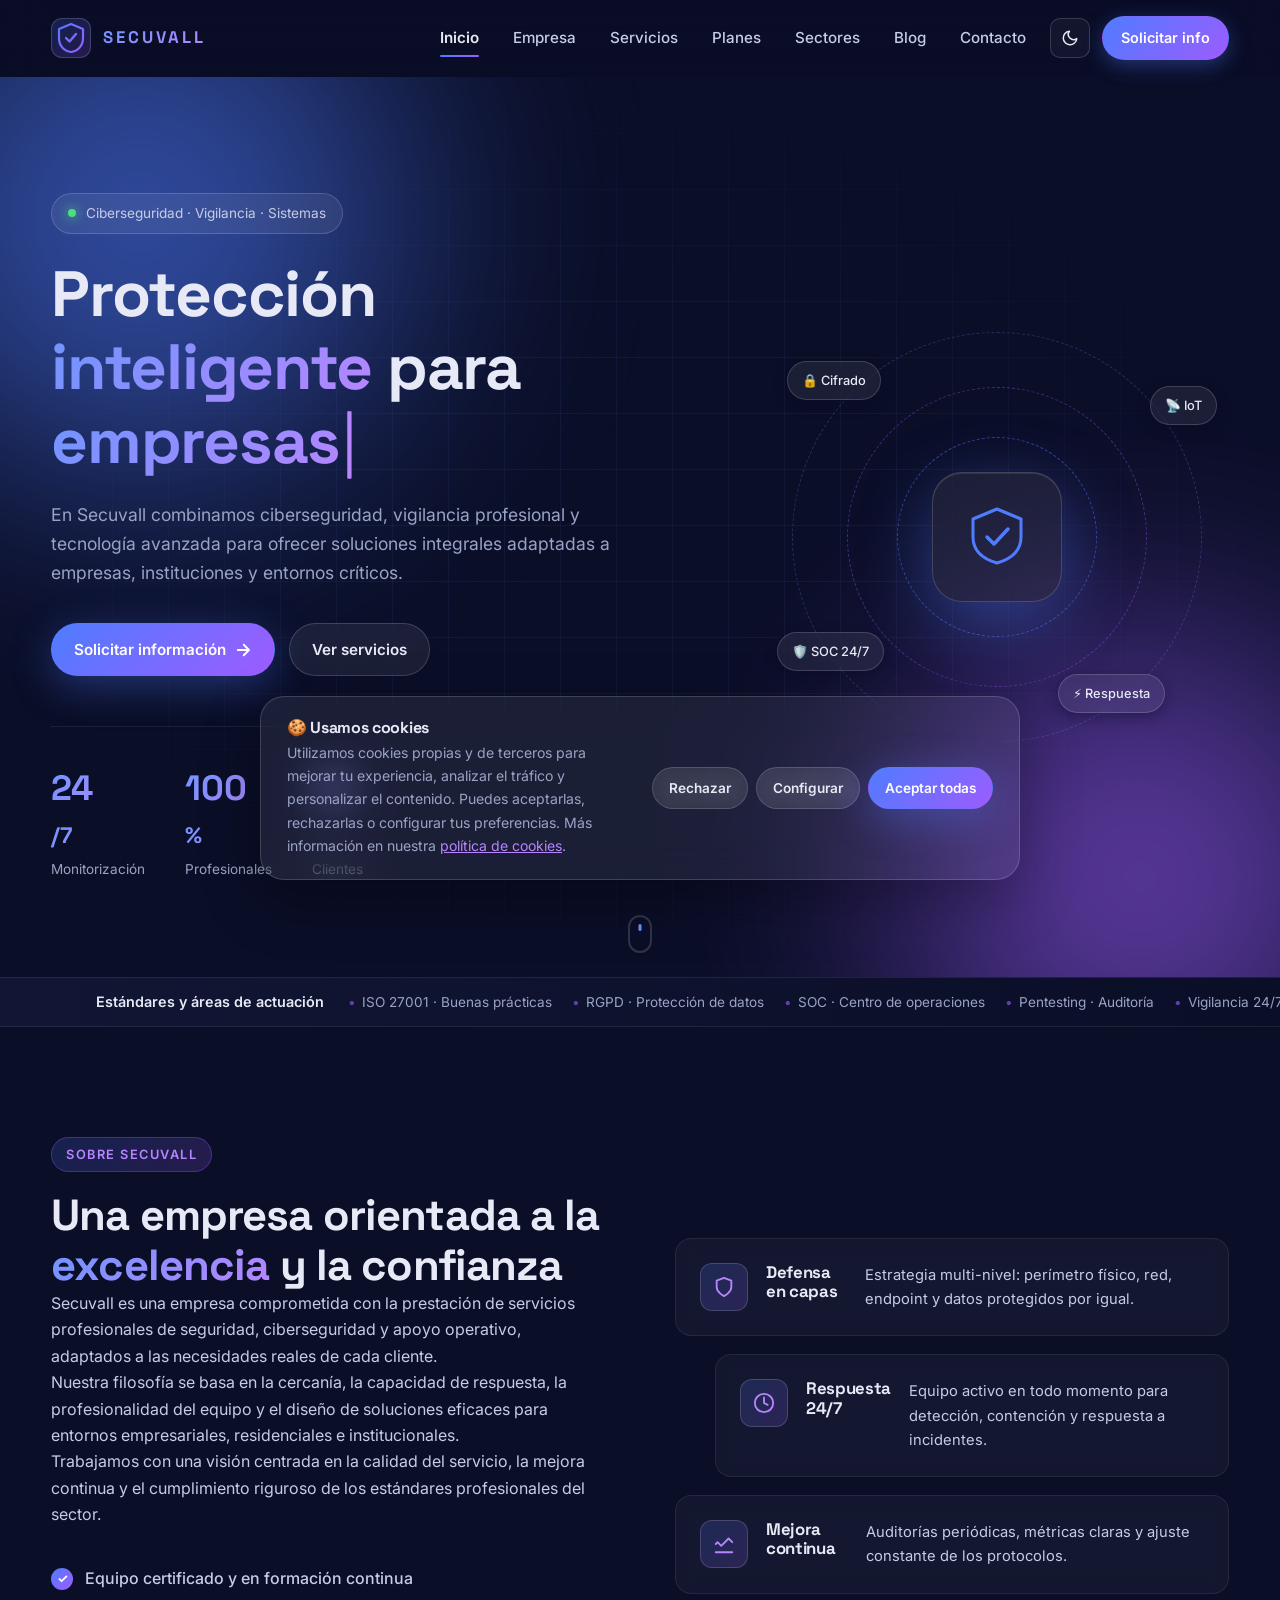
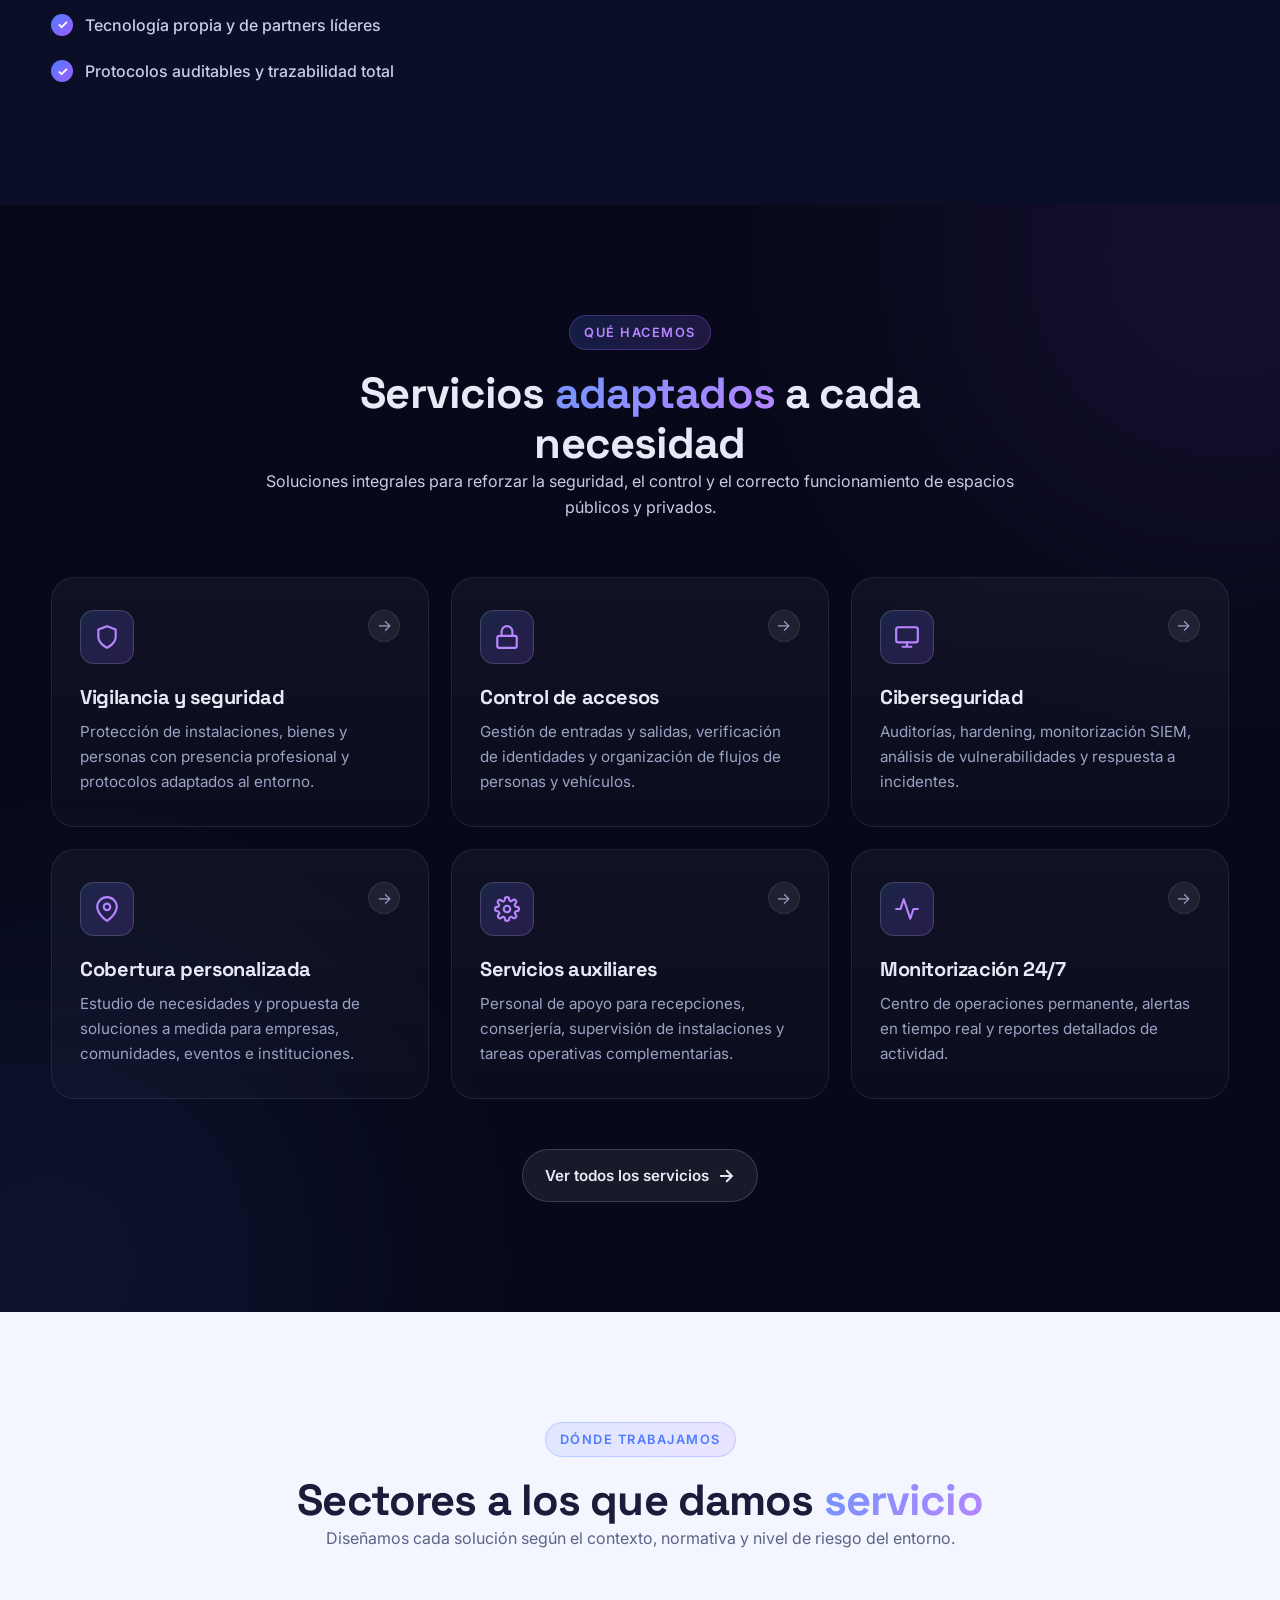
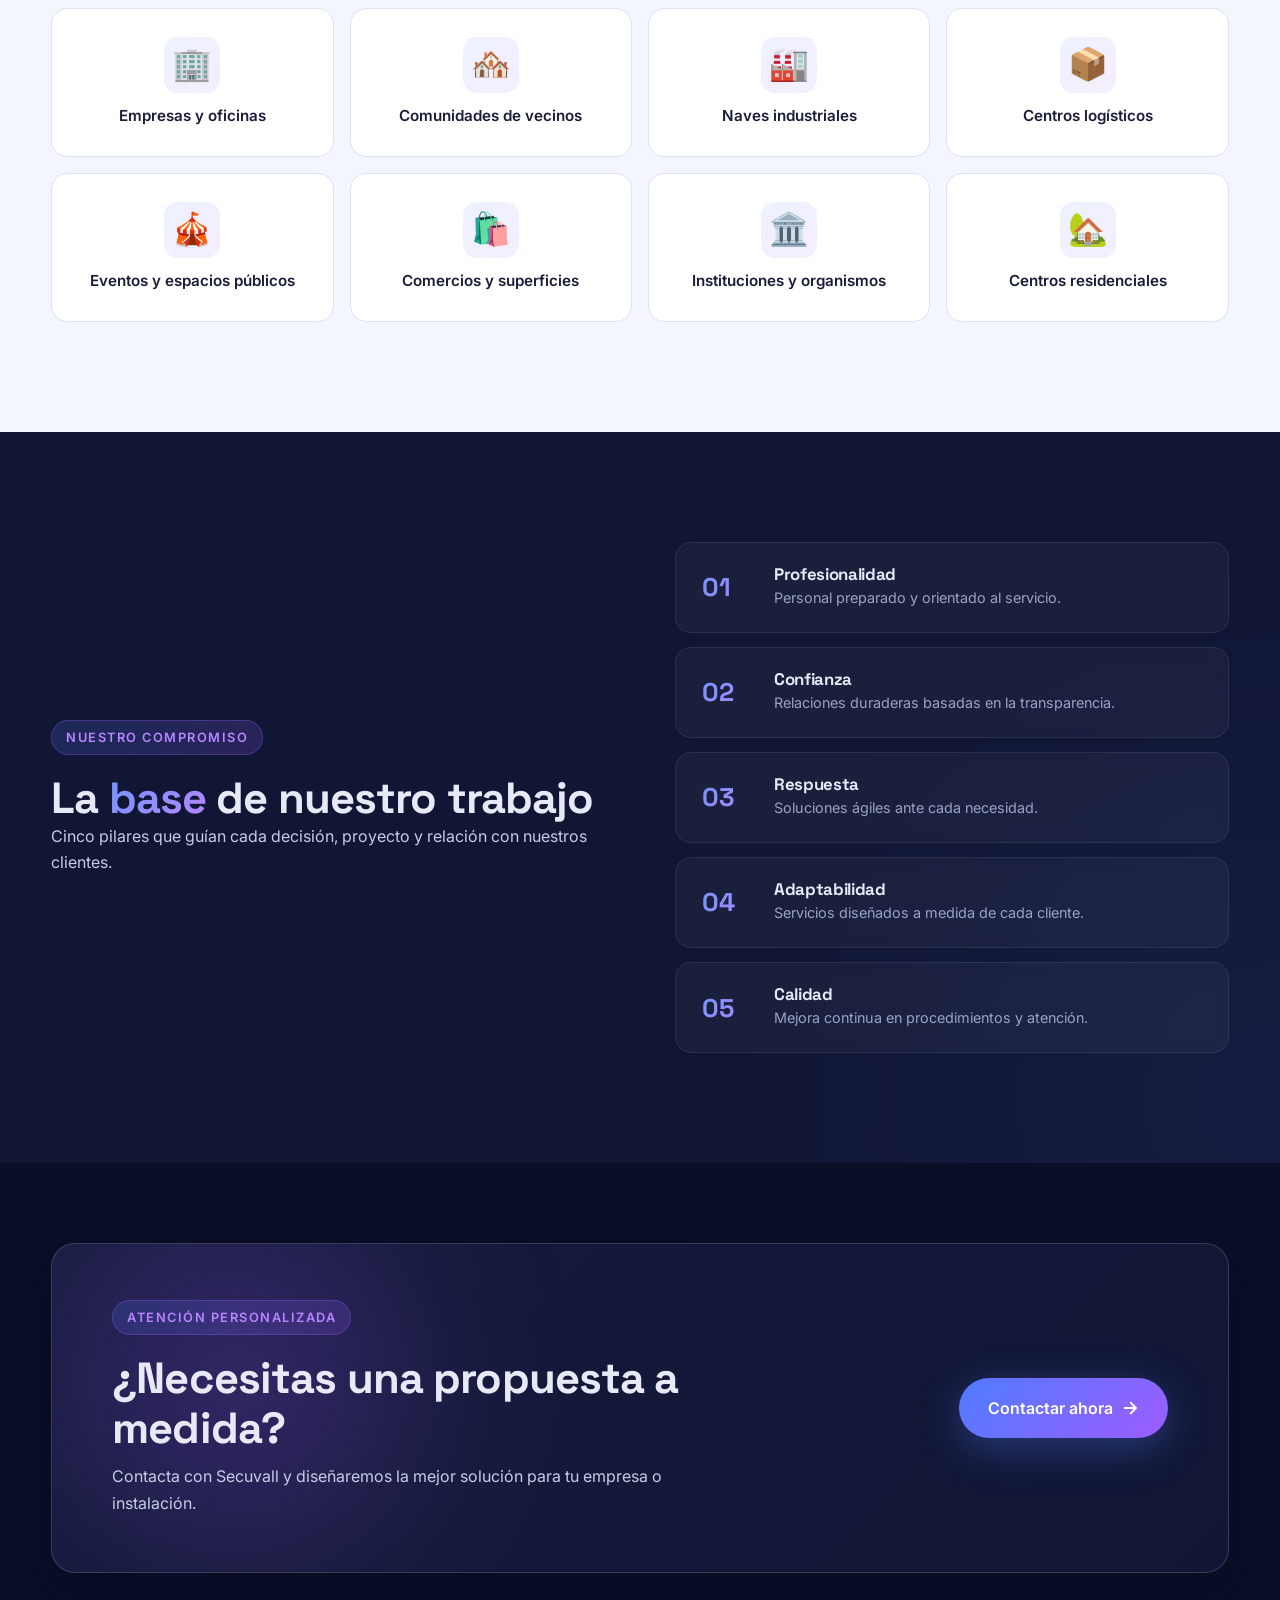
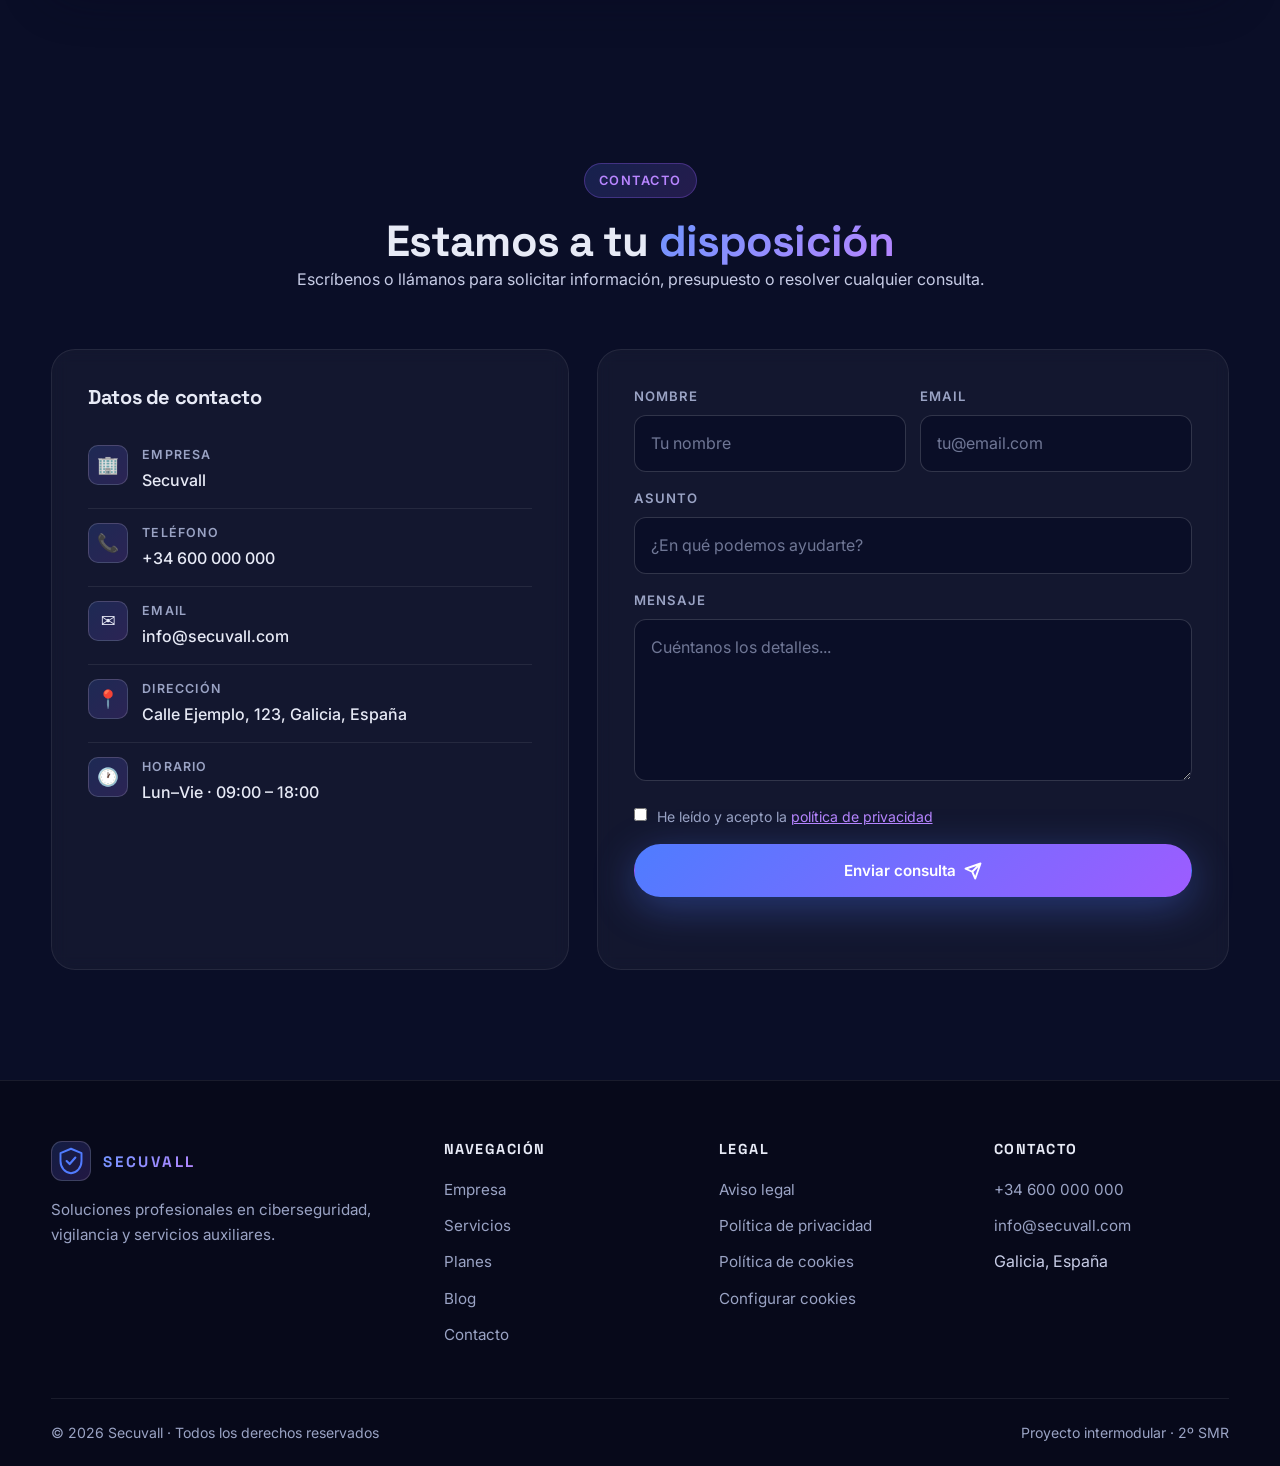
==== commit 784d52a2: "fix index" ====
--- a/index.html
+++ b/index.html
@@ -3,23 +3,44 @@
 <head>
   <meta charset="UTF-8" />
   <meta name="viewport" content="width=device-width, initial-scale=1.0" />
-  <title>Secuvall | Ciberseguridad y Sistemas de Protección</title>
-  <meta name="description" content="Ciberseguridad, vigilancia profesional y tecnología avanzada para empresas, instituciones y entornos críticos." />
+
+  <meta name="description" content="Secuvall — Soluciones profesionales de ciberseguridad, vigilancia y servicios auxiliares. Protegemos personas, instalaciones y datos." />
   <meta name="keywords" content="ciberseguridad, vigilancia, seguridad, control de accesos, monitorización" />
   <meta name="author" content="Secuvall" />
-  <meta property="og:title" content="Secuvall | Ciberseguridad y Sistemas" />
-  <meta property="og:description" content="Protección inteligente para empresas y entornos críticos." />
+
+  <meta name="theme-color" content="#0a0e27" />
+  <meta name="color-scheme" content="dark light" />
+
+  <!-- Open Graph -->
+  <meta property="og:title" content="Secuvall | Ciberseguridad y Sistemas de Protección" />
+  <meta property="og:description" content="Soluciones profesionales de ciberseguridad, vigilancia y servicios auxiliares." />
   <meta property="og:type" content="website" />
   <meta property="og:url" content="https://rodriomat-source.github.io/secuvall-web/" />
+
+  <title>Secuvall | Ciberseguridad y Sistemas de Protección</title>
+
   <link rel="icon" type="image/svg+xml" href="img/favicon.svg" />
-  <link rel="preconnect" href="https://fonts.googleapis.com" />
-  <link rel="preconnect" href="https://fonts.gstatic.com" crossorigin />
-  <link href="https://fonts.googleapis.com/css2?family=Inter:wght@400;500;600;700&family=Space+Grotesk:wght@500;600;700&display=swap" rel="stylesheet" />
+
+  <!-- Fuentes -->
+  <link rel="preconnect" href="https://fonts.googleapis.com">
+  <link rel="preconnect" href="https://fonts.gstatic.com" crossorigin>
+  <link href="https://fonts.googleapis.com/css2?family=Space+Grotesk:wght@400;500;600;700&family=Inter:wght@400;500;600&display=swap" rel="stylesheet">
+
   <link rel="stylesheet" href="css/style.css" />
 
-  <!-- Estilos inline para el trust-bar modificado -->
+  <!-- Pre-aplicar tema antes de pintar para evitar flash -->
+  <script>
+    (function(){
+      try {
+        var t = localStorage.getItem('secuvall-theme') || 'dark';
+        document.documentElement.setAttribute('data-theme', t);
+      } catch(e) {}
+    })();
+  </script>
+
+  <!-- Trust bar v5 (solo afecta a la barra de estándares) -->
   <style>
-    /* ========== TRUST BAR MODIFICADA ========== */
+    /* ========== TRUST BAR MODIFICADA (v5) ========== */
     .trust-bar {
       overflow: hidden;
       padding: 12px 0;
@@ -47,7 +68,7 @@
     }
 
     .trust-bar:hover {
-      box-shadow: 
+      box-shadow:
         0 0 30px rgba(79, 124, 255, 0.3),
         0 0 60px rgba(157, 92, 255, 0.2),
         inset 0 0 30px rgba(79, 124, 255, 0.1);
@@ -69,6 +90,7 @@
       white-space: nowrap;
       font-size: 0.9rem;
       flex-shrink: 0;
+      margin: 0;
     }
 
     .trust-bar-items {
@@ -76,6 +98,7 @@
       gap: 20px;
       animation: scroll-left 20s linear infinite;
       white-space: nowrap;
+      will-change: transform;
     }
 
     .trust-bar:hover .trust-bar-items {
@@ -101,36 +124,17 @@
       color: var(--text);
     }
 
-    .trust-bar:hover .trust-bar-item:nth-child(1) {
-      color: #6e95ff;
-    }
-
-    .trust-bar:hover .trust-bar-item:nth-child(2) {
-      color: #8b7aff;
-    }
-
-    .trust-bar:hover .trust-bar-item:nth-child(3) {
-      color: #a66aff;
-    }
-
-    .trust-bar:hover .trust-bar-item:nth-child(4) {
-      color: #c07aff;
-    }
-
-    .trust-bar:hover .trust-bar-item:nth-child(5) {
-      color: #4dd0ff;
-    }
+    .trust-bar:hover .trust-bar-item:nth-child(1) { color: #6e95ff; }
+    .trust-bar:hover .trust-bar-item:nth-child(2) { color: #8b7aff; }
+    .trust-bar:hover .trust-bar-item:nth-child(3) { color: #a66aff; }
+    .trust-bar:hover .trust-bar-item:nth-child(4) { color: #c07aff; }
+    .trust-bar:hover .trust-bar-item:nth-child(5) { color: #4dd0ff; }
 
     @keyframes scroll-left {
-      0% {
-        transform: translateX(0);
-      }
-      100% {
-        transform: translateX(-50%);
-      }
-    }
-
-    /* Glow effect en el borde inferior */
+      0% { transform: translateX(0); }
+      100% { transform: translateX(-50%); }
+    }
+
     .trust-bar::after {
       content: '';
       position: absolute;
@@ -143,129 +147,154 @@
       transition: opacity 0.4s ease;
     }
 
-    .trust-bar:hover::after {
-      opacity: 1;
-    }
-
-    /* Responsive */
+    .trust-bar:hover::after { opacity: 1; }
+
     @media (max-width: 768px) {
       .trust-bar-content {
         max-width: 100%;
         padding: 0 16px;
         margin-left: 0;
       }
-
-      .trust-bar-label {
-        font-size: 0.8rem;
-      }
-
-      .trust-bar-item {
-        font-size: 0.75rem;
-      }
+      .trust-bar-label { font-size: 0.8rem; }
+      .trust-bar-item { font-size: 0.75rem; }
     }
   </style>
 </head>
+
 <body>
-  <!-- ========== HEADER ========== -->
-  <header id="topbar" class="topbar">
-    <div class="topbar-content container">
-      <a href="#inicio" class="brand">
-        <span class="brand-mark">
-          <svg width="20" height="20" viewBox="0 0 24 24" fill="none" stroke="url(#grad)" stroke-width="2" stroke-linecap="round" stroke-linejoin="round">
+
+  <!-- ========== HEADER (TUYO, sin cambiar IDs) ========== -->
+  <header class="topbar" id="topbar">
+    <div class="container topbar-content">
+      <a href="index.html" class="brand" aria-label="Secuvall — Inicio">
+        <span class="brand-mark" aria-hidden="true">
+          <svg viewBox="0 0 32 32" width="32" height="32" fill="none" xmlns="http://www.w3.org/2000/svg">
             <defs>
-              <linearGradient id="grad" x1="0%" y1="0%" x2="100%" y2="100%">
-                <stop offset="0%" style="stop-color:#4f7cff" />
-                <stop offset="100%" style="stop-color:#9d5cff" />
+              <linearGradient id="lg1" x1="0" y1="0" x2="32" y2="32" gradientUnits="userSpaceOnUse">
+                <stop offset="0" stop-color="#4f7cff"/>
+                <stop offset="1" stop-color="#9d5cff"/>
               </linearGradient>
             </defs>
-            <path d="M12 22s8-4 8-10V5l-8-3-8 3v7c0 6 8 10 8 10z"/>
+            <path d="M16 2L4 7v9c0 7.5 5.1 13.5 12 14 6.9-.5 12-6.5 12-14V7L16 2z" stroke="url(#lg1)" stroke-width="2.2" stroke-linejoin="round"/>
+            <path d="M11 16l3.5 3.5L21 12" stroke="url(#lg1)" stroke-width="2.4" stroke-linecap="round" stroke-linejoin="round"/>
           </svg>
         </span>
         <span class="brand-text">SECUVALL</span>
       </a>
 
-      <nav class="nav" id="main-nav">
-        <a href="#inicio" class="nav-link active">Inicio</a>
-        <a href="#empresa" class="nav-link">Empresa</a>
-        <a href="#servicios" class="nav-link">Servicios</a>
-        <a href="#sectores" class="nav-link">Sectores</a>
-        <a href="#contacto" class="nav-link">Contacto</a>
+      <nav class="nav" id="navMenu" aria-label="Navegación principal">
+        <a href="index.html#inicio" class="nav-link active">Inicio</a>
+        <a href="index.html#empresa" class="nav-link">Empresa</a>
+        <a href="index.html#servicios" class="nav-link">Servicios</a>
+        <a href="planes.html" class="nav-link">Planes</a>
+        <a href="index.html#sectores" class="nav-link">Sectores</a>
+        <a href="blog.html" class="nav-link">Blog</a>
+        <a href="index.html#contacto" class="nav-link">Contacto</a>
+
+        <button class="theme-toggle" id="themeToggle" aria-label="Cambiar tema" title="Cambiar tema">
+          <svg class="icon-sun" viewBox="0 0 24 24" fill="none" stroke="currentColor" stroke-width="2" stroke-linecap="round" stroke-linejoin="round"><circle cx="12" cy="12" r="4"/><path d="M12 2v2M12 20v2M4.93 4.93l1.41 1.41M17.66 17.66l1.41 1.41M2 12h2M20 12h2M4.93 19.07l1.41-1.41M17.66 6.34l1.41-1.41"/></svg>
+          <svg class="icon-moon" viewBox="0 0 24 24" fill="none" stroke="currentColor" stroke-width="2" stroke-linecap="round" stroke-linejoin="round"><path d="M21 12.79A9 9 0 1 1 11.21 3 7 7 0 0 0 21 12.79z"/></svg>
+        </button>
+
+        <a href="index.html#contacto" class="btn btn-nav">Solicitar info</a>
       </nav>
 
-      <div style="display:flex;align-items:center;gap:8px;">
-        <button class="theme-toggle" id="theme-toggle" aria-label="Cambiar tema">
-          <svg class="icon-moon" width="18" height="18" viewBox="0 0 24 24" fill="none" stroke="currentColor" stroke-width="2" stroke-linecap="round" stroke-linejoin="round">
-            <path d="M21 12.79A9 9 0 1 1 11.21 3 7 7 0 0 0 21 12.79z"/>
-          </svg>
-          <svg class="icon-sun" width="18" height="18" viewBox="0 0 24 24" fill="none" stroke="currentColor" stroke-width="2" stroke-linecap="round" stroke-linejoin="round">
-            <circle cx="12" cy="12" r="5"/>
-            <line x1="12" y1="1" x2="12" y2="3"/>
-            <line x1="12" y1="21" x2="12" y2="23"/>
-            <line x1="4.22" y1="4.22" x2="5.64" y2="5.64"/>
-            <line x1="18.36" y1="18.36" x2="19.78" y2="19.78"/>
-            <line x1="1" y1="12" x2="3" y2="12"/>
-            <line x1="21" y1="12" x2="23" y2="12"/>
-            <line x1="4.22" y1="19.78" x2="5.64" y2="18.36"/>
-            <line x1="18.36" y1="5.64" x2="19.78" y2="4.22"/>
-          </svg>
-        </button>
-
-        <button class="nav-toggle" id="nav-toggle" aria-label="Abrir menú" aria-expanded="false">
-          <span></span>
-          <span></span>
-          <span></span>
-        </button>
-      </div>
+      <button class="nav-toggle" id="navToggle" aria-label="Abrir menú" aria-expanded="false" aria-controls="navMenu">
+        <span></span><span></span><span></span>
+      </button>
     </div>
   </header>
 
-  <!-- ========== HERO ========== -->
-  <section id="inicio">
-    <div class="container">
-      <p class="hero-badge">
-        <span>
-          <span></span>
+  <!-- ========== HERO (TUYO) ========== -->
+  <section class="hero" id="inicio">
+    <div class="hero-bg" aria-hidden="true">
+      <div class="grid-pattern"></div>
+      <div class="glow glow-1"></div>
+      <div class="glow glow-2"></div>
+    </div>
+
+    <div class="container hero-content">
+      <div class="hero-text">
+        <span class="badge">
+          <span class="badge-dot"></span>
           Ciberseguridad · Vigilancia · Sistemas
         </span>
-      </p>
-      <h1>
-        Protección <span class="gradient-text">inteligente</span> para
-        <span class="typing-wrap">
-          <span class="typing" id="typing" aria-live="polite"></span>
-          <span class="typing-cursor">|</span>
-        </span>
-      </h1>
-      <p class="hero-desc">
-        En Secuvall combinamos ciberseguridad, vigilancia profesional y tecnología avanzada para ofrecer soluciones integrales adaptadas a empresas, instituciones y entornos críticos.
-      </p>
-      <div class="hero-stats">
-        <div class="stat">
-          <p><span data-count="24">0</span><span>/7</span></p>
-          <p>Monitorización</p>
-        </div>
-        <div class="stat">
-          <p><span data-count="100">0</span><span>%</span></p>
-          <p>Profesionales</p>
-        </div>
-        <div class="stat">
-          <p><span data-count="50">0</span><span>+</span></p>
-          <p>Clientes</p>
-        </div>
-      </div>
+        <h1>
+          Protección <span class="gradient-text">inteligente</span> para
+          <span class="typing-wrap">
+            <span class="typing" id="typing" aria-live="polite"></span><span class="typing-cursor" aria-hidden="true">|</span>
+          </span>
+        </h1>
+        <p class="hero-description">
+          En Secuvall combinamos ciberseguridad, vigilancia profesional y tecnología avanzada para ofrecer soluciones integrales adaptadas a empresas, instituciones y entornos críticos.
+        </p>
+        <div class="hero-actions">
+          <a href="#contacto" class="btn btn-primary">
+            Solicitar información
+            <svg width="18" height="18" viewBox="0 0 24 24" fill="none" stroke="currentColor" stroke-width="2.5" stroke-linecap="round" stroke-linejoin="round"><path d="M5 12h14M13 5l7 7-7 7"/></svg>
+          </a>
+          <a href="#servicios" class="btn btn-ghost">Ver servicios</a>
+        </div>
+
+        <div class="hero-stats">
+          <div class="stat">
+            <span class="stat-value" data-count="24">0</span><span class="stat-suffix">/7</span>
+            <span class="stat-label">Monitorización</span>
+          </div>
+          <div class="stat">
+            <span class="stat-value" data-count="100">0</span><span class="stat-suffix">%</span>
+            <span class="stat-label">Profesionales</span>
+          </div>
+          <div class="stat">
+            <span class="stat-value" data-count="50">0</span><span class="stat-suffix">+</span>
+            <span class="stat-label">Clientes</span>
+          </div>
+        </div>
+      </div>
+
+      <div class="hero-visual" aria-hidden="true">
+        <div class="orbit-card">
+          <div class="orbit-ring ring-1"></div>
+          <div class="orbit-ring ring-2"></div>
+          <div class="orbit-ring ring-3"></div>
+          <div class="orbit-core">
+            <svg viewBox="0 0 64 64" width="64" height="64" fill="none">
+              <defs>
+                <linearGradient id="lgCore" x1="0" y1="0" x2="64" y2="64">
+                  <stop offset="0" stop-color="#4f7cff"/>
+                  <stop offset="1" stop-color="#9d5cff"/>
+                </linearGradient>
+              </defs>
+              <path d="M32 4L8 14v18c0 14 10 22 24 26 14-4 24-12 24-26V14L32 4z" stroke="url(#lgCore)" stroke-width="3" stroke-linejoin="round"/>
+              <path d="M22 32l7 7 14-15" stroke="url(#lgCore)" stroke-width="3.5" stroke-linecap="round" stroke-linejoin="round"/>
+            </svg>
+          </div>
+          <span class="orbit-chip chip-1">🔒 Cifrado</span>
+          <span class="orbit-chip chip-2">📡 IoT</span>
+          <span class="orbit-chip chip-3">🛡️ SOC 24/7</span>
+          <span class="orbit-chip chip-4">⚡ Respuesta</span>
+        </div>
+      </div>
+    </div>
+
+    <div class="hero-scroll" aria-hidden="true">
+      <span></span>
     </div>
   </section>
 
-  <!-- ========== TRUST BAR MODIFICADA ========== -->
-  <div class="trust-bar">
+  <!-- ========== TRUST BAR (V5, pero en tu estructura) ========== -->
+  <section class="trust-bar" aria-label="Estándares y áreas de actuación">
     <div class="trust-bar-content">
       <p class="trust-bar-label">Estándares y áreas de actuación</p>
-      <div class="trust-bar-items">
+
+      <div class="trust-bar-items" id="trustBarItems">
         <span class="trust-bar-item">ISO 27001 · Buenas prácticas</span>
         <span class="trust-bar-item">RGPD · Protección de datos</span>
         <span class="trust-bar-item">SOC · Centro de operaciones</span>
         <span class="trust-bar-item">Pentesting · Auditoría</span>
         <span class="trust-bar-item">Vigilancia 24/7</span>
-        <!-- Duplicados para el scroll infinito -->
+
+        <!-- Duplicados para scroll infinito -->
         <span class="trust-bar-item">ISO 27001 · Buenas prácticas</span>
         <span class="trust-bar-item">RGPD · Protección de datos</span>
         <span class="trust-bar-item">SOC · Centro de operaciones</span>
@@ -273,260 +302,206 @@
         <span class="trust-bar-item">Vigilancia 24/7</span>
       </div>
     </div>
-  </div>
-
-  <!-- ========== EMPRESA ========== -->
-  <section id="empresa">
+  </section>
+
+  <!-- ========== EMPRESA (TUYO) ========== -->
+  <section class="section" id="empresa">
+    <div class="container grid-2">
+      <div class="text-block reveal">
+        <span class="section-tag">Sobre Secuvall</span>
+        <h2>Una empresa orientada a la <span class="gradient-text">excelencia</span> y la confianza</h2>
+        <p>
+          Secuvall es una empresa comprometida con la prestación de servicios profesionales de seguridad, ciberseguridad y apoyo operativo, adaptados a las necesidades reales de cada cliente.
+        </p>
+        <p>
+          Nuestra filosofía se basa en la cercanía, la capacidad de respuesta, la profesionalidad del equipo y el diseño de soluciones eficaces para entornos empresariales, residenciales e institucionales.
+        </p>
+        <p>
+          Trabajamos con una visión centrada en la calidad del servicio, la mejora continua y el cumplimiento riguroso de los estándares profesionales del sector.
+        </p>
+
+        <ul class="check-list">
+          <li>Equipo certificado y en formación continua</li>
+          <li>Tecnología propia y de partners líderes</li>
+          <li>Protocolos auditables y trazabilidad total</li>
+        </ul>
+      </div>
+
+      <div class="visual-block reveal">
+        <div class="feature-card">
+          <div class="feature-icon">
+            <svg viewBox="0 0 24 24" fill="none" stroke="currentColor" stroke-width="2" stroke-linecap="round" stroke-linejoin="round"><path d="M12 22s8-4 8-10V5l-8-3-8 3v7c0 6 8 10 8 10z"/></svg>
+          </div>
+          <h3>Defensa en capas</h3>
+          <p>Estrategia multi-nivel: perímetro físico, red, endpoint y datos protegidos por igual.</p>
+        </div>
+        <div class="feature-card offset">
+          <div class="feature-icon">
+            <svg viewBox="0 0 24 24" fill="none" stroke="currentColor" stroke-width="2" stroke-linecap="round" stroke-linejoin="round"><circle cx="12" cy="12" r="10"/><path d="M12 6v6l4 2"/></svg>
+          </div>
+          <h3>Respuesta 24/7</h3>
+          <p>Equipo activo en todo momento para detección, contención y respuesta a incidentes.</p>
+        </div>
+        <div class="feature-card">
+          <div class="feature-icon">
+            <svg viewBox="0 0 24 24" fill="none" stroke="currentColor" stroke-width="2" stroke-linecap="round" stroke-linejoin="round"><path d="M3 12l2-2 4 4 8-8 4 4"/><path d="M21 21H3"/></svg>
+          </div>
+          <h3>Mejora continua</h3>
+          <p>Auditorías periódicas, métricas claras y ajuste constante de los protocolos.</p>
+        </div>
+      </div>
+    </div>
+  </section>
+
+  <!-- ========== SERVICIOS (TUYO) ========== -->
+  <section class="section section-dark" id="servicios">
     <div class="container">
-      <div class="empresa-grid">
-        <div class="empresa-text">
-          <p class="section-badge">Sobre Secuvall</p>
-          <h2>Una empresa orientada a la <span class="gradient-text">excelencia</span> y la confianza</h2>
-          <p>
-            Secuvall es una empresa comprometida con la prestación de servicios profesionales de seguridad, ciberseguridad y apoyo operativo, adaptados a las necesidades reales de cada cliente.
-          </p>
-          <p>
-            Nuestra filosofía se basa en la cercanía, la capacidad de respuesta, la profesionalidad del equipo y el diseño de soluciones eficaces para entornos empresariales, residenciales e institucionales.
-          </p>
-          <p>
-            Trabajamos con una visión centrada en la calidad del servicio, la mejora continua y el cumplimiento riguroso de los estándares profesionales del sector.
-          </p>
-          <ul class="check-list">
-            <li>Equipo certificado y en formación continua</li>
-            <li>Tecnología propia y de partners líderes</li>
-            <li>Protocolos auditables y trazabilidad total</li>
-          </ul>
-        </div>
-
-        <div class="empresa-features">
-          <div class="feature-card">
-            <div class="feature-icon">
-              <svg width="24" height="24" viewBox="0 0 24 24" fill="none" stroke="currentColor" stroke-width="2" stroke-linecap="round" stroke-linejoin="round">
-                <rect x="3" y="11" width="18" height="11" rx="2" ry="2"/>
-                <path d="M7 11V7a5 5 0 0 1 10 0v4"/>
-              </svg>
-            </div>
-            <h3>Defensa en capas</h3>
-            <p>Estrategia multi-nivel: perímetro físico, red, endpoint y datos protegidos por igual.</p>
-          </div>
-          <div class="feature-card">
-            <div class="feature-icon">
-              <svg width="24" height="24" viewBox="0 0 24 24" fill="none" stroke="currentColor" stroke-width="2" stroke-linecap="round" stroke-linejoin="round">
-                <circle cx="12" cy="12" r="10"/>
-                <polyline points="12 6 12 12 16 14"/>
-              </svg>
-            </div>
-            <h3>Respuesta 24/7</h3>
-            <p>Equipo activo en todo momento para detección, contención y respuesta a incidentes.</p>
-          </div>
-          <div class="feature-card">
-            <div class="feature-icon">
-              <svg width="24" height="24" viewBox="0 0 24 24" fill="none" stroke="currentColor" stroke-width="2" stroke-linecap="round" stroke-linejoin="round">
-                <polyline points="23 6 13.5 15.5 8.5 10.5 1 18"/>
-                <polyline points="17 6 23 6 23 12"/>
-              </svg>
-            </div>
-            <h3>Mejora continua</h3>
-            <p>Auditorías periódicas, métricas claras y ajuste constante de los protocolos.</p>
-          </div>
-        </div>
-      </div>
-    </div>
-  </section>
-
-  <!-- ========== SERVICIOS ========== -->
-  <section id="servicios">
-    <div class="container">
-      <div class="section-header">
-        <p class="section-badge">Qué hacemos</p>
+      <div class="section-heading center reveal">
+        <span class="section-tag light">Qué hacemos</span>
         <h2>Servicios <span class="gradient-text">adaptados</span> a cada necesidad</h2>
         <p>Soluciones integrales para reforzar la seguridad, el control y el correcto funcionamiento de espacios públicos y privados.</p>
       </div>
 
-      <div class="services-grid">
-        <article class="service-card">
-          <div class="service-icon">
-            <svg width="28" height="28" viewBox="0 0 24 24" fill="none" stroke="currentColor" stroke-width="2" stroke-linecap="round" stroke-linejoin="round">
-              <path d="M1 12s4-8 11-8 11 8 11 8-4 8-11 8-11-8-11-8z"/>
-              <circle cx="12" cy="12" r="3"/>
-            </svg>
+      <div class="cards">
+        <article class="card reveal">
+          <div class="card-icon-wrap">
+            <svg viewBox="0 0 24 24" fill="none" stroke="currentColor" stroke-width="2" stroke-linecap="round" stroke-linejoin="round"><path d="M12 22s8-4 8-10V5l-8-3-8 3v7c0 6 8 10 8 10z"/></svg>
           </div>
           <h3>Vigilancia y seguridad</h3>
           <p>Protección de instalaciones, bienes y personas con presencia profesional y protocolos adaptados al entorno.</p>
-          <a href="servicios.html#vigilancia" class="service-link" aria-label="Más sobre vigilancia">
-            <span>→</span>
+          <a href="servicios.html#vigilancia" class="card-link" aria-label="Más sobre vigilancia">
+            <span class="card-arrow">→</span>
           </a>
         </article>
 
-        <article class="service-card">
-          <div class="service-icon">
-            <svg width="28" height="28" viewBox="0 0 24 24" fill="none" stroke="currentColor" stroke-width="2" stroke-linecap="round" stroke-linejoin="round">
-              <rect x="3" y="11" width="18" height="11" rx="2" ry="2"/>
-              <path d="M7 11V7a5 5 0 0 1 10 0v4"/>
-            </svg>
+        <article class="card reveal">
+          <div class="card-icon-wrap">
+            <svg viewBox="0 0 24 24" fill="none" stroke="currentColor" stroke-width="2" stroke-linecap="round" stroke-linejoin="round"><rect x="3" y="11" width="18" height="11" rx="2"/><path d="M7 11V7a5 5 0 0110 0v4"/></svg>
           </div>
           <h3>Control de accesos</h3>
           <p>Gestión de entradas y salidas, verificación de identidades y organización de flujos de personas y vehículos.</p>
-          <a href="servicios.html#accesos" class="service-link" aria-label="Más sobre control de accesos">
-            <span>→</span>
+          <a href="servicios.html#accesos" class="card-link" aria-label="Más sobre control de accesos">
+            <span class="card-arrow">→</span>
           </a>
         </article>
 
-        <article class="service-card">
-          <div class="service-icon">
-            <svg width="28" height="28" viewBox="0 0 24 24" fill="none" stroke="currentColor" stroke-width="2" stroke-linecap="round" stroke-linejoin="round">
-              <path d="M12 22s8-4 8-10V5l-8-3-8 3v7c0 6 8 10 8 10z"/>
-            </svg>
+        <article class="card reveal">
+          <div class="card-icon-wrap">
+            <svg viewBox="0 0 24 24" fill="none" stroke="currentColor" stroke-width="2" stroke-linecap="round" stroke-linejoin="round"><rect x="2" y="3" width="20" height="14" rx="2"/><path d="M8 21h8M12 17v4"/></svg>
           </div>
           <h3>Ciberseguridad</h3>
           <p>Auditorías, hardening, monitorización SIEM, análisis de vulnerabilidades y respuesta a incidentes.</p>
-          <a href="servicios.html#ciberseguridad" class="service-link" aria-label="Más sobre ciberseguridad">
-            <span>→</span>
+          <a href="servicios.html#ciberseguridad" class="card-link" aria-label="Más sobre ciberseguridad">
+            <span class="card-arrow">→</span>
           </a>
         </article>
 
-        <article class="service-card">
-          <div class="service-icon">
-            <svg width="28" height="28" viewBox="0 0 24 24" fill="none" stroke="currentColor" stroke-width="2" stroke-linecap="round" stroke-linejoin="round">
-              <path d="M17 21v-2a4 4 0 0 0-4-4H5a4 4 0 0 0-4 4v2"/>
-              <circle cx="9" cy="7" r="4"/>
-              <path d="M23 21v-2a4 4 0 0 0-3-3.87"/>
-              <path d="M16 3.13a4 4 0 0 1 0 7.75"/>
-            </svg>
+        <article class="card reveal">
+          <div class="card-icon-wrap">
+            <svg viewBox="0 0 24 24" fill="none" stroke="currentColor" stroke-width="2" stroke-linecap="round" stroke-linejoin="round"><path d="M21 10c0 7-9 13-9 13s-9-6-9-13a9 9 0 0118 0z"/><circle cx="12" cy="10" r="3"/></svg>
           </div>
           <h3>Cobertura personalizada</h3>
           <p>Estudio de necesidades y propuesta de soluciones a medida para empresas, comunidades, eventos e instituciones.</p>
-          <a href="servicios.html#cobertura" class="service-link" aria-label="Más sobre cobertura">
-            <span>→</span>
+          <a href="servicios.html#cobertura" class="card-link" aria-label="Más sobre cobertura">
+            <span class="card-arrow">→</span>
           </a>
         </article>
 
-        <article class="service-card">
-          <div class="service-icon">
-            <svg width="28" height="28" viewBox="0 0 24 24" fill="none" stroke="currentColor" stroke-width="2" stroke-linecap="round" stroke-linejoin="round">
-              <rect x="2" y="7" width="20" height="14" rx="2" ry="2"/>
-              <path d="M16 21V5a2 2 0 0 0-2-2h-4a2 2 0 0 0-2 2v16"/>
-            </svg>
+        <article class="card reveal">
+          <div class="card-icon-wrap">
+            <svg viewBox="0 0 24 24" fill="none" stroke="currentColor" stroke-width="2" stroke-linecap="round" stroke-linejoin="round"><circle cx="12" cy="12" r="3"/><path d="M19.4 15a1.7 1.7 0 00.3 1.8l.1.1a2 2 0 11-2.8 2.8l-.1-.1a1.7 1.7 0 00-1.8-.3 1.7 1.7 0 00-1 1.5V21a2 2 0 11-4 0v-.1a1.7 1.7 0 00-1-1.5 1.7 1.7 0 00-1.8.3l-.1.1a2 2 0 11-2.8-2.8l.1-.1a1.7 1.7 0 00.3-1.8 1.7 1.7 0 00-1.5-1H3a2 2 0 110-4h.1a1.7 1.7 0 001.5-1 1.7 1.7 0 00-.3-1.8l-.1-.1a2 2 0 112.8-2.8l.1.1a1.7 1.7 0 001.8.3H9a1.7 1.7 0 001-1.5V3a2 2 0 114 0v.1a1.7 1.7 0 001 1.5 1.7 1.7 0 001.8-.3l.1-.1a2 2 0 112.8 2.8l-.1.1a1.7 1.7 0 00-.3 1.8V9a1.7 1.7 0 001.5 1H21a2 2 0 110 4h-.1a1.7 1.7 0 00-1.5 1z"/></svg>
           </div>
           <h3>Servicios auxiliares</h3>
           <p>Personal de apoyo para recepciones, conserjería, supervisión de instalaciones y tareas operativas complementarias.</p>
-          <a href="servicios.html#auxiliares" class="service-link" aria-label="Más sobre servicios auxiliares">
-            <span>→</span>
+          <a href="servicios.html#auxiliares" class="card-link" aria-label="Más sobre servicios auxiliares">
+            <span class="card-arrow">→</span>
           </a>
         </article>
 
-        <article class="service-card">
-          <div class="service-icon">
-            <svg width="28" height="28" viewBox="0 0 24 24" fill="none" stroke="currentColor" stroke-width="2" stroke-linecap="round" stroke-linejoin="round">
-              <rect x="2" y="3" width="20" height="14" rx="2" ry="2"/>
-              <line x1="8" y1="21" x2="16" y2="21"/>
-              <line x1="12" y1="17" x2="12" y2="21"/>
-            </svg>
+        <article class="card reveal">
+          <div class="card-icon-wrap">
+            <svg viewBox="0 0 24 24" fill="none" stroke="currentColor" stroke-width="2" stroke-linecap="round" stroke-linejoin="round"><path d="M22 12h-4l-3 9L9 3l-3 9H2"/></svg>
           </div>
           <h3>Monitorización 24/7</h3>
           <p>Centro de operaciones permanente, alertas en tiempo real y reportes detallados de actividad.</p>
-          <a href="servicios.html#monitorizacion" class="service-link" aria-label="Más sobre monitorización">
-            <span>→</span>
+          <a href="servicios.html#monitorizacion" class="card-link" aria-label="Más sobre monitorización">
+            <span class="card-arrow">→</span>
           </a>
         </article>
       </div>
 
-      <div class="section-cta">
-        <a href="servicios.html" class="btn btn-primary">
+      <div class="center-action reveal">
+        <a href="servicios.html" class="btn btn-ghost">
           Ver todos los servicios
-          <svg width="18" height="18" viewBox="0 0 24 24" fill="none" stroke="currentColor" stroke-width="2.5" stroke-linecap="round" stroke-linejoin="round"><path d="M5 12h14M13 5l7 7-7 7" /></svg>
+          <svg width="18" height="18" viewBox="0 0 24 24" fill="none" stroke="currentColor" stroke-width="2.5" stroke-linecap="round" stroke-linejoin="round"><path d="M5 12h14M13 5l7 7-7 7"/></svg>
         </a>
       </div>
     </div>
   </section>
 
-  <!-- ========== SECTORES ========== -->
-  <section id="sectores">
+  <!-- ========== SECTORES (TUYO) ========== -->
+  <section class="section section-light" id="sectores">
     <div class="container">
-      <div class="section-header">
-        <p class="section-badge">Dónde trabajamos</p>
+      <div class="section-heading center reveal">
+        <span class="section-tag">Dónde trabajamos</span>
         <h2>Sectores a los que damos <span class="gradient-text">servicio</span></h2>
         <p>Diseñamos cada solución según el contexto, normativa y nivel de riesgo del entorno.</p>
       </div>
 
       <div class="sectors-grid">
-        <div class="sector-card">
-          <span class="sector-icon">🏢</span>
-          <p>Empresas y oficinas</p>
-        </div>
-        <div class="sector-card">
-          <span class="sector-icon">🏘️</span>
-          <p>Comunidades de vecinos</p>
-        </div>
-        <div class="sector-card">
-          <span class="sector-icon">🏭</span>
-          <p>Naves industriales</p>
-        </div>
-        <div class="sector-card">
-          <span class="sector-icon">📦</span>
-          <p>Centros logísticos</p>
-        </div>
-        <div class="sector-card">
-          <span class="sector-icon">🎪</span>
-          <p>Eventos y espacios públicos</p>
-        </div>
-        <div class="sector-card">
-          <span class="sector-icon">🛍️</span>
-          <p>Comercios y superficies</p>
-        </div>
-        <div class="sector-card">
-          <span class="sector-icon">🏛️</span>
-          <p>Instituciones y organismos</p>
-        </div>
-        <div class="sector-card">
-          <span class="sector-icon">🏡</span>
-          <p>Centros residenciales</p>
-        </div>
+        <div class="sector-item reveal"><span class="sector-icon">🏢</span>Empresas y oficinas</div>
+        <div class="sector-item reveal"><span class="sector-icon">🏘️</span>Comunidades de vecinos</div>
+        <div class="sector-item reveal"><span class="sector-icon">🏭</span>Naves industriales</div>
+        <div class="sector-item reveal"><span class="sector-icon">📦</span>Centros logísticos</div>
+        <div class="sector-item reveal"><span class="sector-icon">🎪</span>Eventos y espacios públicos</div>
+        <div class="sector-item reveal"><span class="sector-icon">🛍️</span>Comercios y superficies</div>
+        <div class="sector-item reveal"><span class="sector-icon">🏛️</span>Instituciones y organismos</div>
+        <div class="sector-item reveal"><span class="sector-icon">🏡</span>Centros residenciales</div>
       </div>
     </div>
   </section>
 
-  <!-- ========== VALORES ========== -->
-  <section id="valores">
-    <div class="container">
-      <div class="section-header">
-        <p class="section-badge">Nuestro compromiso</p>
+  <!-- ========== VALORES (TUYO) ========== -->
+  <section class="section values-section" id="valores">
+    <div class="container grid-2">
+      <div class="text-block reveal">
+        <span class="section-tag">Nuestro compromiso</span>
         <h2>La <span class="gradient-text">base</span> de nuestro trabajo</h2>
         <p>Cinco pilares que guían cada decisión, proyecto y relación con nuestros clientes.</p>
       </div>
 
-      <div class="values-grid">
-        <div class="value-card">
-          <span class="value-number">01</span>
-          <div class="value-content">
+      <div class="values-grid reveal">
+        <div class="value-item">
+          <div class="value-num">01</div>
+          <div>
             <h4>Profesionalidad</h4>
             <p>Personal preparado y orientado al servicio.</p>
           </div>
         </div>
-        <div class="value-card">
-          <span class="value-number">02</span>
-          <div class="value-content">
+        <div class="value-item">
+          <div class="value-num">02</div>
+          <div>
             <h4>Confianza</h4>
             <p>Relaciones duraderas basadas en la transparencia.</p>
           </div>
         </div>
-        <div class="value-card">
-          <span class="value-number">03</span>
-          <div class="value-content">
+        <div class="value-item">
+          <div class="value-num">03</div>
+          <div>
             <h4>Respuesta</h4>
             <p>Soluciones ágiles ante cada necesidad.</p>
           </div>
         </div>
-        <div class="value-card">
-          <span class="value-number">04</span>
-          <div class="value-content">
+        <div class="value-item">
+          <div class="value-num">04</div>
+          <div>
             <h4>Adaptabilidad</h4>
             <p>Servicios diseñados a medida de cada cliente.</p>
           </div>
         </div>
-        <div class="value-card">
-          <span class="value-number">05</span>
-          <div class="value-content">
+        <div class="value-item">
+          <div class="value-num">05</div>
+          <div>
             <h4>Calidad</h4>
             <p>Mejora continua en procedimientos y atención.</p>
           </div>
@@ -535,155 +510,241 @@
     </div>
   </section>
 
-  <!-- ========== CTA ========== -->
-  <section id="cta">
+  <!-- ========== CTA (TUYO) ========== -->
+  <section class="cta-section">
     <div class="container">
-      <div class="cta-card">
-        <div class="cta-content">
-          <p class="section-badge">Atención personalizada</p>
+      <div class="cta-box reveal">
+        <div class="cta-glow" aria-hidden="true"></div>
+        <div class="cta-text">
+          <span class="section-tag light">Atención personalizada</span>
           <h2>¿Necesitas una propuesta a medida?</h2>
           <p>Contacta con Secuvall y diseñaremos la mejor solución para tu empresa o instalación.</p>
         </div>
-        <a href="#contacto" class="btn btn-primary">
+        <a href="#contacto" class="btn btn-primary btn-lg">
           Contactar ahora
-          <svg width="18" height="18" viewBox="0 0 24 24" fill="none" stroke="currentColor" stroke-width="2.5" stroke-linecap="round" stroke-linejoin="round"><path d="M5 12h14M13 5l7 7-7 7" /></svg>
+          <svg width="18" height="18" viewBox="0 0 24 24" fill="none" stroke="currentColor" stroke-width="2.5" stroke-linecap="round" stroke-linejoin="round"><path d="M5 12h14M13 5l7 7-7 7"/></svg>
         </a>
       </div>
     </div>
   </section>
 
-  <!-- ========== CONTACTO ========== -->
-  <section id="contacto">
+  <!-- ========== CONTACTO (TUYO) ========== -->
+  <section class="section" id="contacto">
     <div class="container">
-      <div class="section-header">
-        <p class="section-badge">Contacto</p>
+      <div class="section-heading center reveal">
+        <span class="section-tag">Contacto</span>
         <h2>Estamos a tu <span class="gradient-text">disposición</span></h2>
         <p>Escríbenos o llámanos para solicitar información, presupuesto o resolver cualquier consulta.</p>
       </div>
 
       <div class="contact-grid">
-        <form class="contact-form" id="contact-form">
-          <div class="form-group">
-            <label for="name">Nombre</label>
-            <input type="text" id="name" name="name" required placeholder="Tu nombre completo" />
-          </div>
-          <div class="form-group">
-            <label for="email">Email</label>
-            <input type="email" id="email" name="email" required placeholder="tu@email.com" />
-          </div>
-          <div class="form-group">
-            <label for="phone">Teléfono</label>
-            <input type="tel" id="phone" name="phone" placeholder="+34 600 000 000" />
-          </div>
-          <div class="form-group">
-            <label for="message">Mensaje</label>
-            <textarea id="message" name="message" rows="5" required placeholder="Cuéntanos en qué podemos ayudarte..."></textarea>
-          </div>
-          <button type="submit" class="btn btn-primary">
-            Enviar mensaje
-            <svg width="18" height="18" viewBox="0 0 24 24" fill="none" stroke="currentColor" stroke-width="2.5" stroke-linecap="round" stroke-linejoin="round">
-              <line x1="22" y1="2" x2="11" y2="13"/>
-              <polygon points="22 2 15 22 11 13 2 9 22 2"/>
-            </svg>
+        <div class="contact-card reveal">
+          <h3>Datos de contacto</h3>
+          <ul class="contact-list">
+            <li>
+              <span class="ci">🏢</span>
+              <div><strong>Empresa</strong><span>Secuvall</span></div>
+            </li>
+            <li>
+              <span class="ci">📞</span>
+              <div><strong>Teléfono</strong><a href="tel:+34600000000">+34 600 000 000</a></div>
+            </li>
+            <li>
+              <span class="ci">✉️</span>
+              <div><strong>Email</strong><a href="mailto:info@secuvall.com">info@secuvall.com</a></div>
+            </li>
+            <li>
+              <span class="ci">📍</span>
+              <div><strong>Dirección</strong><span>Calle Ejemplo, 123, Galicia, España</span></div>
+            </li>
+            <li>
+              <span class="ci">🕐</span>
+              <div><strong>Horario</strong><span>Lun–Vie · 09:00 – 18:00</span></div>
+            </li>
+          </ul>
+        </div>
+
+        <form class="contact-form reveal" id="contactForm" novalidate
+              action="https://api.web3forms.com/submit" method="POST">
+          <input type="hidden" name="access_key" value="REEMPLAZA-CON-TU-ACCESS-KEY">
+          <input type="hidden" name="subject" value="Nuevo mensaje desde Secuvall">
+          <input type="hidden" name="from_name" value="Secuvall Web">
+          <input type="checkbox" name="botcheck" style="display:none" tabindex="-1" autocomplete="off">
+
+          <div class="form-row">
+            <div class="field">
+              <label for="nombre">Nombre</label>
+              <input type="text" id="nombre" name="nombre" placeholder="Tu nombre" required />
+            </div>
+            <div class="field">
+              <label for="email">Email</label>
+              <input type="email" id="email" name="email" placeholder="tu@email.com" required />
+            </div>
+          </div>
+          <div class="field">
+            <label for="asunto">Asunto</label>
+            <input type="text" id="asunto" name="asunto" placeholder="¿En qué podemos ayudarte?" required />
+          </div>
+          <div class="field">
+            <label for="mensaje">Mensaje</label>
+            <textarea id="mensaje" name="mensaje" rows="5" placeholder="Cuéntanos los detalles..." required></textarea>
+          </div>
+          <label class="checkbox-field">
+            <input type="checkbox" name="rgpd" id="rgpd" required>
+            <span>He leído y acepto la <a href="politica-privacidad.html" target="_blank" rel="noopener">política de privacidad</a></span>
+          </label>
+          <button type="submit" class="btn btn-primary btn-block">
+            <span class="btn-label">Enviar consulta</span>
+            <svg width="18" height="18" viewBox="0 0 24 24" fill="none" stroke="currentColor" stroke-width="2.5" stroke-linecap="round" stroke-linejoin="round"><path d="M22 2L11 13M22 2l-7 20-4-9-9-4 20-7z"/></svg>
           </button>
+          <p class="form-status" id="formStatus" role="status" aria-live="polite"></p>
         </form>
-
-        <div class="contact-info">
-          <div class="info-card">
-            <div class="info-icon">
-              <svg width="24" height="24" viewBox="0 0 24 24" fill="none" stroke="currentColor" stroke-width="2" stroke-linecap="round" stroke-linejoin="round">
-                <path d="M22 16.92v3a2 2 0 0 1-2.18 2 19.79 19.79 0 0 1-8.63-3.07 19.5 19.5 0 0 1-6-6 19.79 19.79 0 0 1-3.07-8.67A2 2 0 0 1 4.11 2h3a2 2 0 0 1 2 1.72 12.84 12.84 0 0 0 .7 2.81 2 2 0 0 1-.45 2.11L8.09 9.91a16 16 0 0 0 6 6l1.27-1.27a2 2 0 0 1 2.11-.45 12.84 12.84 0 0 0 2.81.7A2 2 0 0 1 22 16.92z"/>
-              </svg>
-            </div>
-            <div>
-              <h4>Teléfono</h4>
-              <p>+34 600 000 000</p>
-            </div>
-          </div>
-          <div class="info-card">
-            <div class="info-icon">
-              <svg width="24" height="24" viewBox="0 0 24 24" fill="none" stroke="currentColor" stroke-width="2" stroke-linecap="round" stroke-linejoin="round">
-                <path d="M4 4h16c1.1 0 2 .9 2 2v12c0 1.1-.9 2-2 2H4c-1.1 0-2-.9-2-2V6c0-1.1.9-2 2-2z"/>
-                <polyline points="22,6 12,13 2,6"/>
-              </svg>
-            </div>
-            <div>
-              <h4>Email</h4>
-              <p>info@secuvall.com</p>
-            </div>
-          </div>
-          <div class="info-card">
-            <div class="info-icon">
-              <svg width="24" height="24" viewBox="0 0 24 24" fill="none" stroke="currentColor" stroke-width="2" stroke-linecap="round" stroke-linejoin="round">
-                <path d="M21 10c0 7-9 13-9 13s-9-6-9-13a9 9 0 0 1 18 0z"/>
-                <circle cx="12" cy="10" r="3"/>
-              </svg>
-            </div>
-            <div>
-              <h4>Ubicación</h4>
-              <p>España</p>
-            </div>
-          </div>
-        </div>
       </div>
     </div>
   </section>
 
-  <!-- ========== FOOTER ========== -->
-  <footer>
+  <!-- ========== FOOTER (TUYO) ========== -->
+  <footer class="footer">
     <div class="container">
       <div class="footer-content">
-        <div class="footer-brand">
-          <a href="#inicio" class="brand">
-            <span class="brand-mark">
-              <svg width="20" height="20" viewBox="0 0 24 24" fill="none" stroke="url(#grad-footer)" stroke-width="2" stroke-linecap="round" stroke-linejoin="round">
+        <div>
+          <a href="index.html" class="brand brand-footer">
+            <span class="brand-mark" aria-hidden="true">
+              <svg viewBox="0 0 32 32" width="28" height="28" fill="none">
                 <defs>
-                  <linearGradient id="grad-footer" x1="0%" y1="0%" x2="100%" y2="100%">
-                    <stop offset="0%" style="stop-color:#4f7cff" />
-                    <stop offset="100%" style="stop-color:#9d5cff" />
+                  <linearGradient id="lgF" x1="0" y1="0" x2="32" y2="32">
+                    <stop offset="0" stop-color="#4f7cff"/>
+                    <stop offset="1" stop-color="#9d5cff"/>
                   </linearGradient>
                 </defs>
-                <path d="M12 22s8-4 8-10V5l-8-3-8 3v7c0 6 8 10 8 10z"/>
+                <path d="M16 2L4 7v9c0 7.5 5.1 13.5 12 14 6.9-.5 12-6.5 12-14V7L16 2z" stroke="url(#lgF)" stroke-width="2.2" stroke-linejoin="round"/>
+                <path d="M11 16l3.5 3.5L21 12" stroke="url(#lgF)" stroke-width="2.4" stroke-linecap="round" stroke-linejoin="round"/>
               </svg>
             </span>
             <span class="brand-text">SECUVALL</span>
           </a>
-          <p>Protección inteligente para empresas y entornos críticos.</p>
-        </div>
-        <div class="footer-links">
-          <a href="aviso-legal.html">Aviso legal</a>
-          <a href="politica-privacidad.html">Privacidad</a>
-          <a href="politica-cookies.html">Cookies</a>
-        </div>
-      </div>
+          <p class="footer-about">Soluciones profesionales en ciberseguridad, vigilancia y servicios auxiliares.</p>
+        </div>
+
+        <div>
+          <h4>Navegación</h4>
+          <ul>
+            <li><a href="#empresa">Empresa</a></li>
+            <li><a href="servicios.html">Servicios</a></li>
+            <li><a href="planes.html">Planes</a></li>
+            <li><a href="blog.html">Blog</a></li>
+            <li><a href="#contacto">Contacto</a></li>
+          </ul>
+        </div>
+
+        <div>
+          <h4>Legal</h4>
+          <ul>
+            <li><a href="aviso-legal.html">Aviso legal</a></li>
+            <li><a href="politica-privacidad.html">Política de privacidad</a></li>
+            <li><a href="politica-cookies.html">Política de cookies</a></li>
+            <li><a href="#" id="cookiesReopen">Configurar cookies</a></li>
+          </ul>
+        </div>
+
+        <div>
+          <h4>Contacto</h4>
+          <ul>
+            <li><a href="tel:+34600000000">+34 600 000 000</a></li>
+            <li><a href="mailto:info@secuvall.com">info@secuvall.com</a></li>
+            <li>Galicia, España</li>
+          </ul>
+        </div>
+      </div>
+
       <div class="footer-bottom">
-        <p>&copy; 2024 Secuvall. Todos los derechos reservados.</p>
+        <span>© <span id="year"></span> Secuvall · Todos los derechos reservados</span>
+        <span class="footer-meta">Proyecto intermodular · 2º SMR</span>
       </div>
     </div>
   </footer>
 
-  <!-- Botón "volver arriba" -->
-  <button class="back-to-top" id="back-to-top" aria-label="Volver arriba">
-    <svg width="20" height="20" viewBox="0 0 24 24" fill="none" stroke="currentColor" stroke-width="2.5" stroke-linecap="round" stroke-linejoin="round">
-      <polyline points="18 15 12 9 6 15"/>
-    </svg>
+  <!-- ========== BANNER COOKIES (TUYO) ========== -->
+  <div class="cookie-banner" id="cookieBanner" role="dialog" aria-labelledby="cookieTitle" aria-describedby="cookieDesc" hidden>
+    <div class="cookie-content">
+      <div class="cookie-text">
+        <h4 id="cookieTitle">🍪 Usamos cookies</h4>
+        <p id="cookieDesc">Utilizamos cookies propias y de terceros para mejorar tu experiencia, analizar el tráfico y personalizar el contenido. Puedes aceptarlas, rechazarlas o configurar tus preferencias. Más información en nuestra <a href="politica-cookies.html">política de cookies</a>.</p>
+      </div>
+      <div class="cookie-actions">
+        <button class="btn btn-ghost btn-sm" id="cookieReject">Rechazar</button>
+        <button class="btn btn-ghost btn-sm" id="cookieConfig">Configurar</button>
+        <button class="btn btn-primary btn-sm" id="cookieAccept">Aceptar todas</button>
+      </div>
+    </div>
+  </div>
+
+  <!-- Modal configuración cookies (TUYO) -->
+  <div class="cookie-modal" id="cookieModal" role="dialog" aria-labelledby="cookieModalTitle" hidden>
+    <div class="cookie-modal-backdrop" data-close></div>
+    <div class="cookie-modal-content">
+      <button class="cookie-modal-close" data-close aria-label="Cerrar">×</button>
+      <h3 id="cookieModalTitle">Configurar cookies</h3>
+      <p>Elige qué cookies quieres permitir. Las técnicas son siempre necesarias para el funcionamiento.</p>
+
+      <div class="cookie-option">
+        <div>
+          <strong>Cookies técnicas</strong>
+          <p>Necesarias para el funcionamiento de la web. No se pueden desactivar.</p>
+        </div>
+        <label class="switch disabled">
+          <input type="checkbox" checked disabled>
+          <span class="slider"></span>
+        </label>
+      </div>
+
+      <div class="cookie-option">
+        <div>
+          <strong>Cookies analíticas</strong>
+          <p>Nos ayudan a entender cómo usas la web para poder mejorarla.</p>
+        </div>
+        <label class="switch">
+          <input type="checkbox" id="cookieAnalytics">
+          <span class="slider"></span>
+        </label>
+      </div>
+
+      <div class="cookie-option">
+        <div>
+          <strong>Cookies de marketing</strong>
+          <p>Usadas para mostrarte contenido y publicidad relevante.</p>
+        </div>
+        <label class="switch">
+          <input type="checkbox" id="cookieMarketing">
+          <span class="slider"></span>
+        </label>
+      </div>
+
+      <div class="cookie-modal-actions">
+        <button class="btn btn-ghost" id="cookieSavePrefs">Guardar preferencias</button>
+        <button class="btn btn-primary" id="cookieAcceptAll">Aceptar todas</button>
+      </div>
+    </div>
+  </div>
+
+  <!-- Botón "volver arriba" (TUYO) -->
+  <button class="back-to-top" id="backToTop" aria-label="Volver arriba">
+    <svg viewBox="0 0 24 24" fill="none" stroke="currentColor" stroke-width="2.5" stroke-linecap="round" stroke-linejoin="round"><path d="M18 15l-6-6-6 6"/></svg>
   </button>
 
   <script src="js/main.js"></script>
 
-  <!-- JavaScript adicional para el trust-bar -->
+  <!-- JS adicional para trust-bar (v5): ajusta duración según ancho -->
   <script>
-    document.addEventListener('DOMContentLoaded', function() {
-      const trustBar = document.querySelector('.trust-bar');
-      const trustBarItems = document.querySelector('.trust-bar-items');
-      
-      // Ajustar la velocidad del scroll según el ancho del contenido
-      if (trustBarItems) {
-        const itemsWidth = trustBarItems.scrollWidth / 2;
-        const speed = itemsWidth / 50; // pixels por segundo
-        trustBarItems.style.animationDuration = `${speed}s`;
-      }
+    document.addEventListener('DOMContentLoaded', function () {
+      const trustBarItems = document.getElementById('trustBarItems');
+      if (!trustBarItems) return;
+
+      const halfWidth = trustBarItems.scrollWidth / 2;
+      const speed = Math.max(12, halfWidth / 50); // mínimo 12s para que no vaya loco
+      trustBarItems.style.animationDuration = speed + 's';
     });
   </script>
+
 </body>
-</html>
+</html>
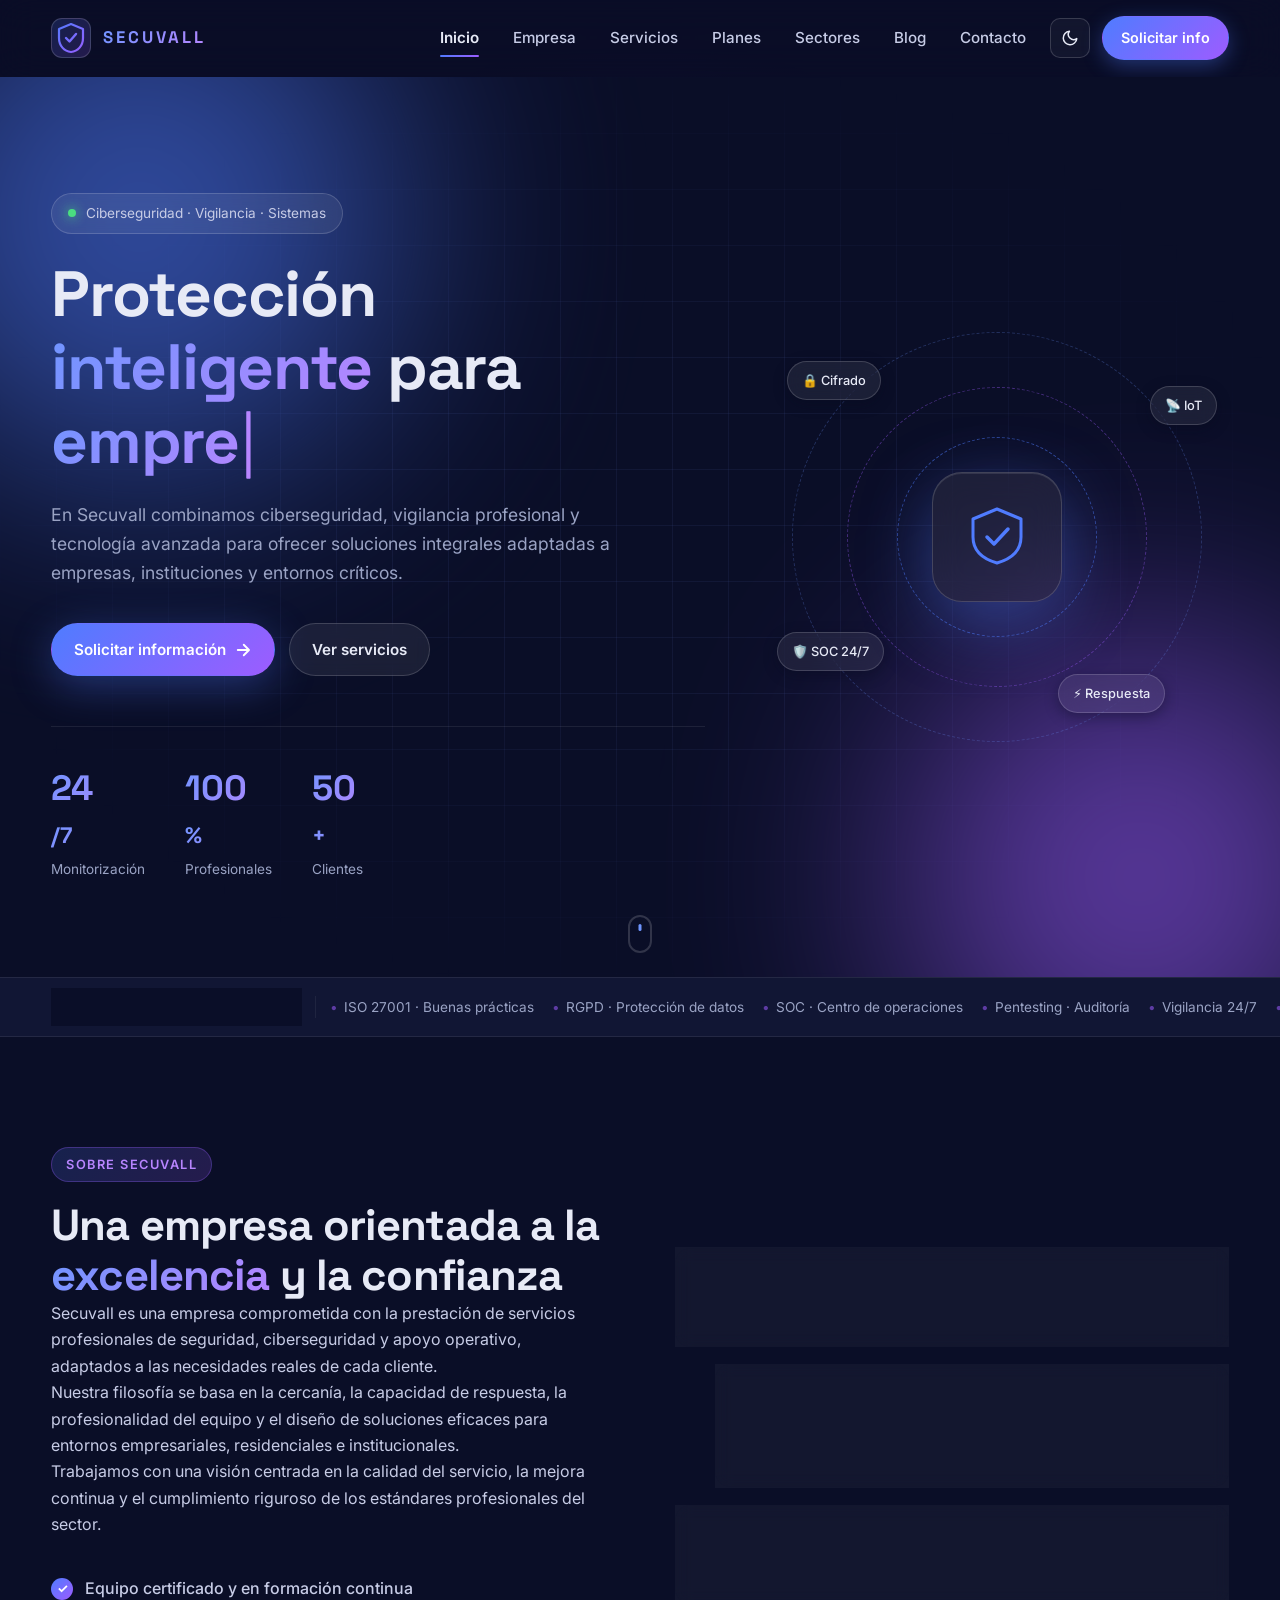
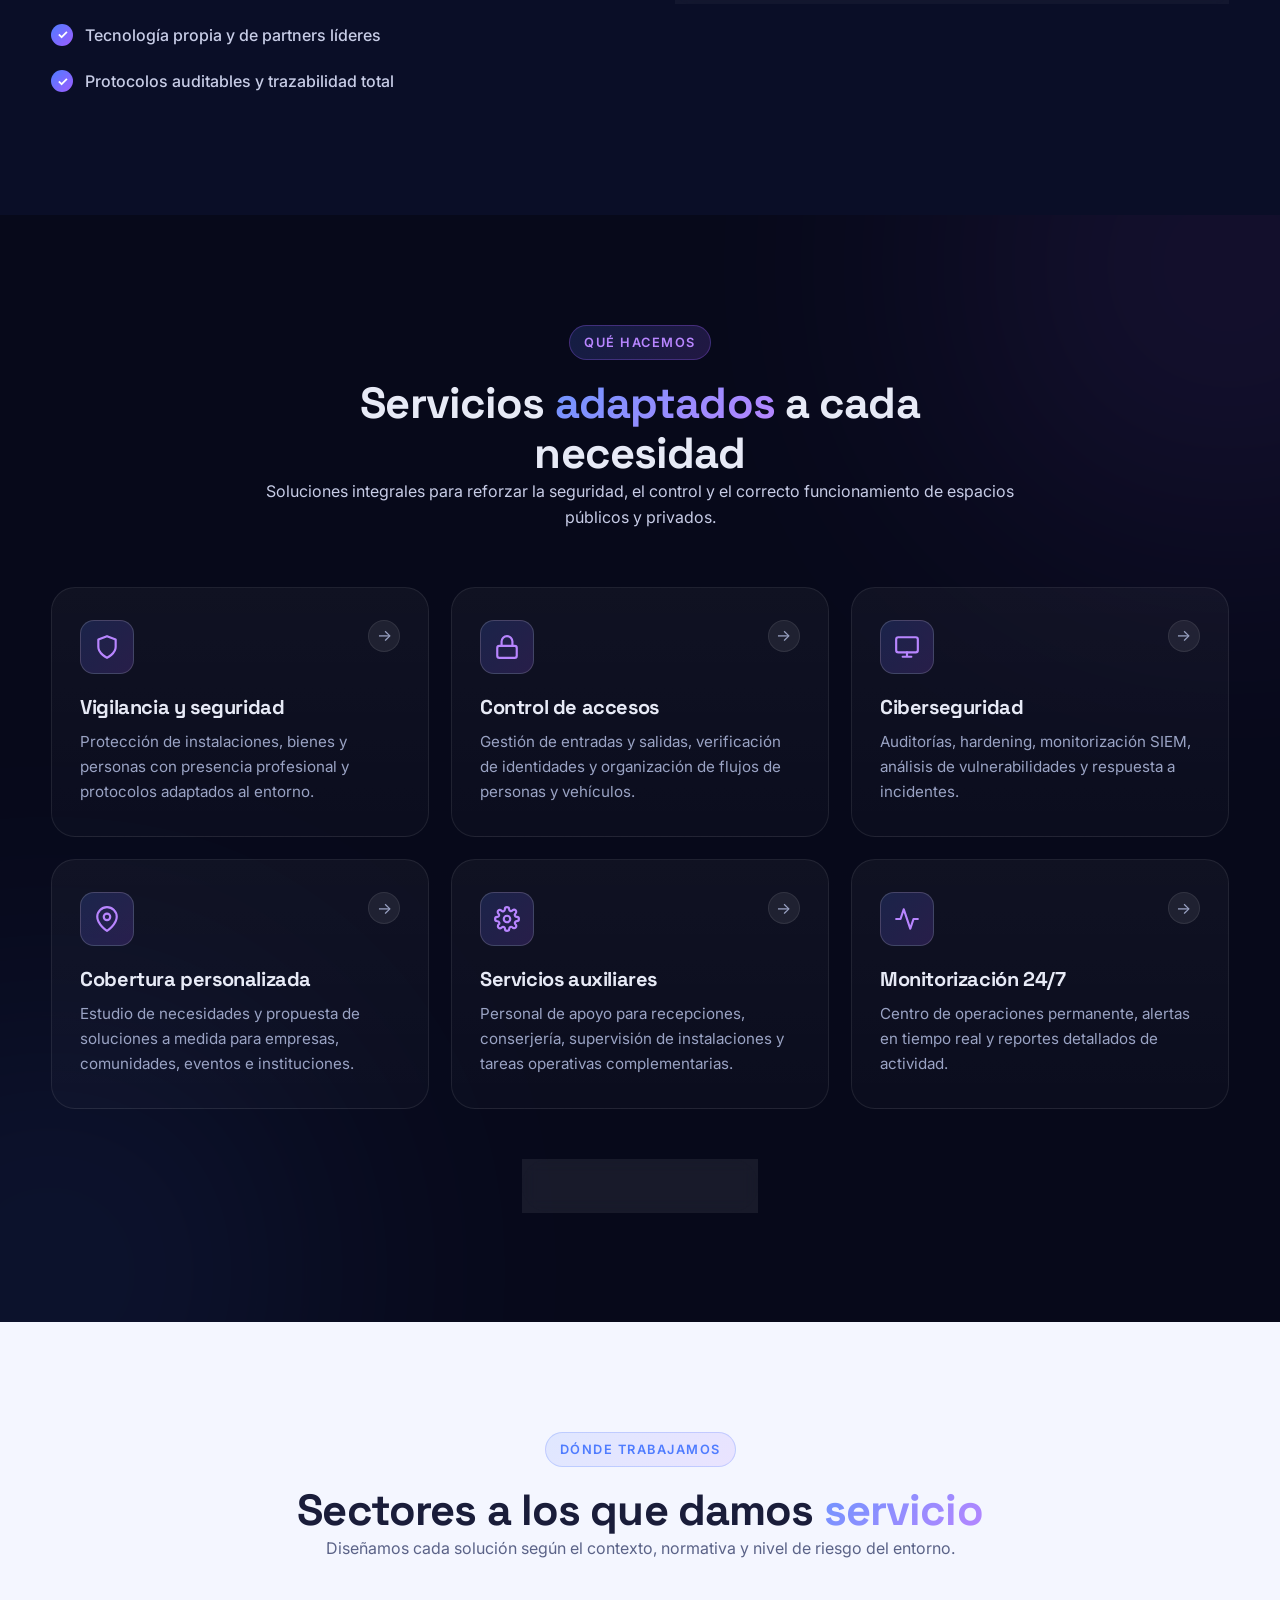
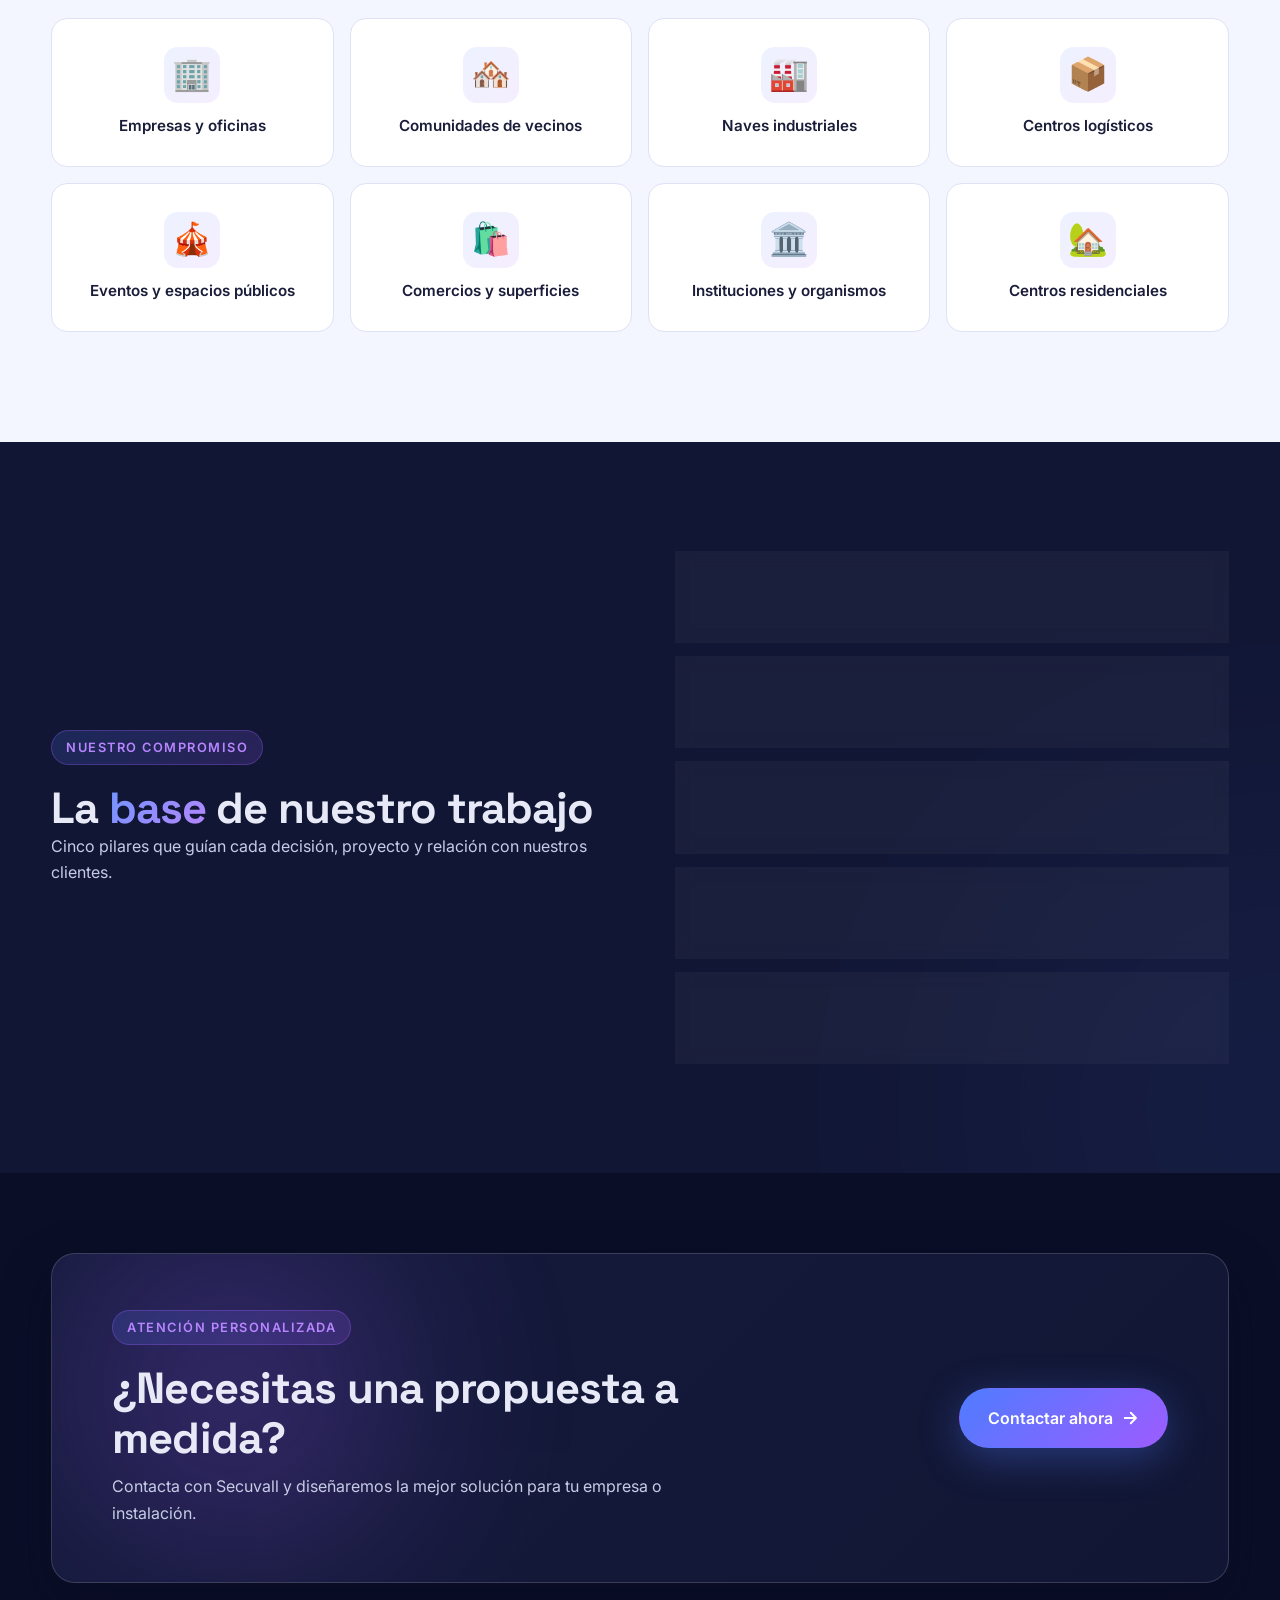
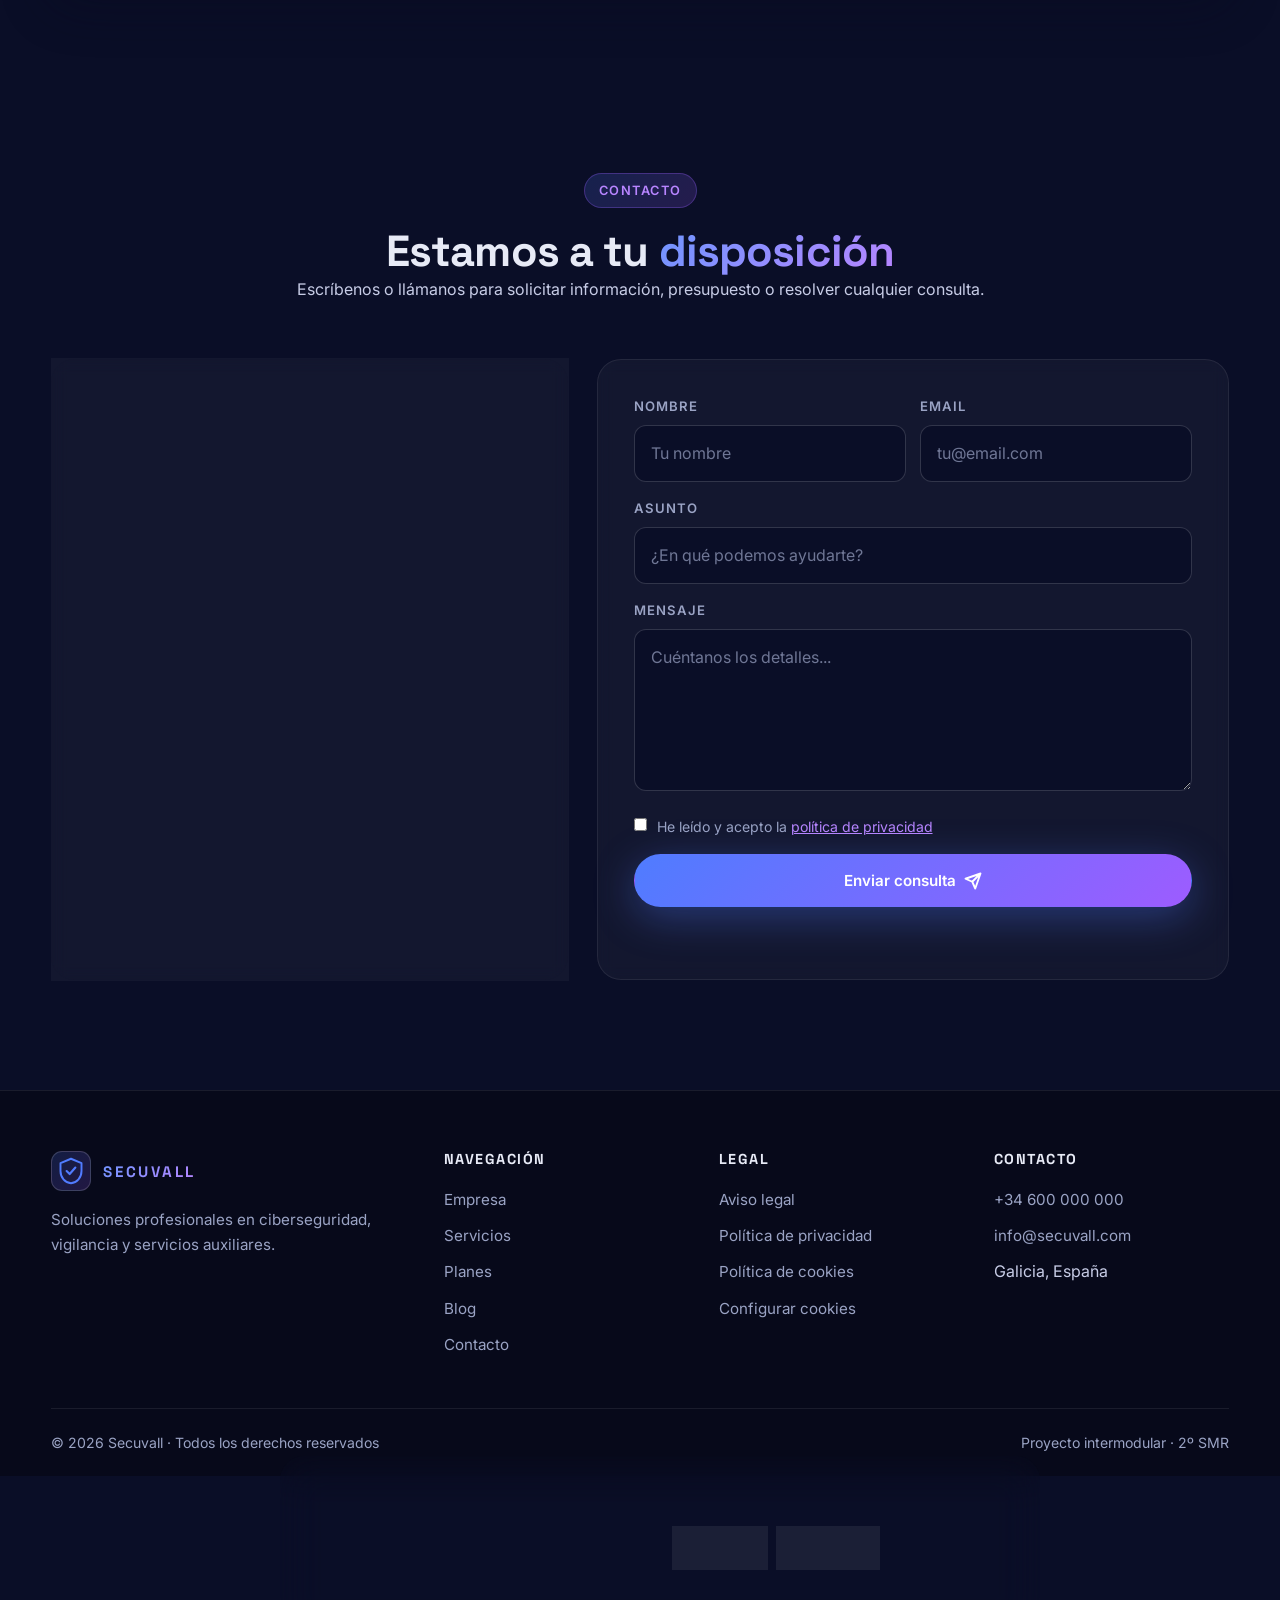
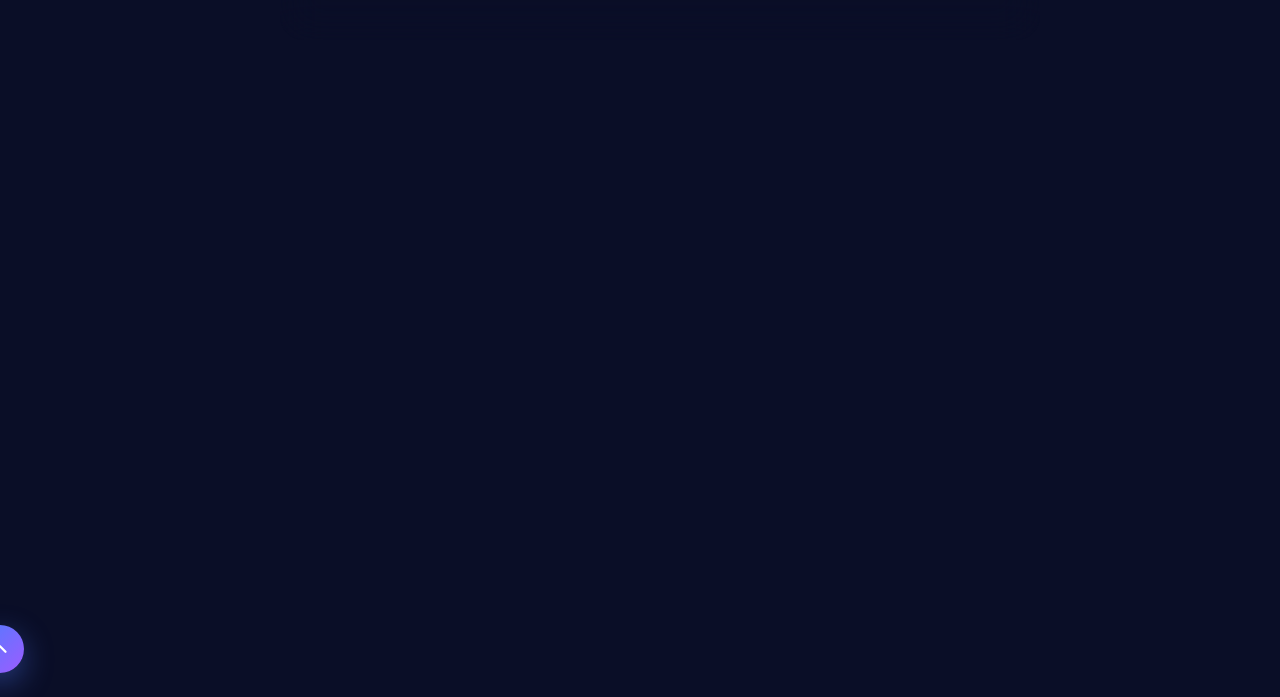
==== commit 749c8299: "fix barra" ====
--- a/index.html
+++ b/index.html
@@ -5,11 +5,11 @@
   <meta name="viewport" content="width=device-width, initial-scale=1.0" />
 
   <meta name="description" content="Secuvall — Soluciones profesionales de ciberseguridad, vigilancia y servicios auxiliares. Protegemos personas, instalaciones y datos." />
+  <meta name="theme-color" content="#0a0e27" />
+  <meta name="color-scheme" content="dark light" />
+
   <meta name="keywords" content="ciberseguridad, vigilancia, seguridad, control de accesos, monitorización" />
   <meta name="author" content="Secuvall" />
-
-  <meta name="theme-color" content="#0a0e27" />
-  <meta name="color-scheme" content="dark light" />
 
   <!-- Open Graph -->
   <meta property="og:title" content="Secuvall | Ciberseguridad y Sistemas de Protección" />
@@ -26,6 +26,7 @@
   <link rel="preconnect" href="https://fonts.gstatic.com" crossorigin>
   <link href="https://fonts.googleapis.com/css2?family=Space+Grotesk:wght@400;500;600;700&family=Inter:wght@400;500;600&display=swap" rel="stylesheet">
 
+  <!-- Estilos -->
   <link rel="stylesheet" href="css/style.css" />
 
   <!-- Pre-aplicar tema antes de pintar para evitar flash -->
@@ -37,133 +38,14 @@
       } catch(e) {}
     })();
   </script>
-
-  <!-- Trust bar v5 (solo afecta a la barra de estándares) -->
-  <style>
-    /* ========== TRUST BAR MODIFICADA (v5) ========== */
-    .trust-bar {
-      overflow: hidden;
-      padding: 12px 0;
-      background: linear-gradient(90deg, var(--bg-2), var(--bg-1));
-      border-top: 1px solid var(--border);
-      border-bottom: 1px solid var(--border);
-      position: relative;
-      cursor: pointer;
-      transition: all 0.4s cubic-bezier(.4,0,.2,1);
-    }
-
-    .trust-bar::before {
-      content: '';
-      position: absolute;
-      inset: 0;
-      background: linear-gradient(135deg, rgba(79, 124, 255, 0) 0%, rgba(157, 92, 255, 0) 100%);
-      opacity: 0;
-      transition: opacity 0.4s ease;
-      pointer-events: none;
-    }
-
-    .trust-bar:hover::before {
-      background: linear-gradient(135deg, rgba(79, 124, 255, 0.15) 0%, rgba(157, 92, 255, 0.15) 100%);
-      opacity: 1;
-    }
-
-    .trust-bar:hover {
-      box-shadow:
-        0 0 30px rgba(79, 124, 255, 0.3),
-        0 0 60px rgba(157, 92, 255, 0.2),
-        inset 0 0 30px rgba(79, 124, 255, 0.1);
-    }
-
-    .trust-bar-content {
-      display: flex;
-      align-items: center;
-      gap: 24px;
-      padding: 0 32px;
-      width: fit-content;
-      max-width: 600px;
-      margin-left: 5%;
-    }
-
-    .trust-bar-label {
-      font-weight: 600;
-      color: var(--text);
-      white-space: nowrap;
-      font-size: 0.9rem;
-      flex-shrink: 0;
-      margin: 0;
-    }
-
-    .trust-bar-items {
-      display: flex;
-      gap: 20px;
-      animation: scroll-left 20s linear infinite;
-      white-space: nowrap;
-      will-change: transform;
-    }
-
-    .trust-bar:hover .trust-bar-items {
-      animation-play-state: paused;
-    }
-
-    .trust-bar-item {
-      display: inline-flex;
-      align-items: center;
-      gap: 6px;
-      color: var(--text-muted);
-      font-size: 0.85rem;
-      transition: all 0.3s ease;
-    }
-
-    .trust-bar-item::before {
-      content: '•';
-      color: var(--violet);
-      opacity: 0.6;
-    }
-
-    .trust-bar:hover .trust-bar-item {
-      color: var(--text);
-    }
-
-    .trust-bar:hover .trust-bar-item:nth-child(1) { color: #6e95ff; }
-    .trust-bar:hover .trust-bar-item:nth-child(2) { color: #8b7aff; }
-    .trust-bar:hover .trust-bar-item:nth-child(3) { color: #a66aff; }
-    .trust-bar:hover .trust-bar-item:nth-child(4) { color: #c07aff; }
-    .trust-bar:hover .trust-bar-item:nth-child(5) { color: #4dd0ff; }
-
-    @keyframes scroll-left {
-      0% { transform: translateX(0); }
-      100% { transform: translateX(-50%); }
-    }
-
-    .trust-bar::after {
-      content: '';
-      position: absolute;
-      bottom: 0;
-      left: 0;
-      right: 0;
-      height: 2px;
-      background: linear-gradient(90deg, transparent, #4f7cff, #9d5cff, transparent);
-      opacity: 0;
-      transition: opacity 0.4s ease;
-    }
-
-    .trust-bar:hover::after { opacity: 1; }
-
-    @media (max-width: 768px) {
-      .trust-bar-content {
-        max-width: 100%;
-        padding: 0 16px;
-        margin-left: 0;
-      }
-      .trust-bar-label { font-size: 0.8rem; }
-      .trust-bar-item { font-size: 0.75rem; }
-    }
-  </style>
 </head>
 
 <body>
 
-  <!-- ========== HEADER (TUYO, sin cambiar IDs) ========== -->
+  <!-- Glow global de fondo -->
+  <div class="cursor-glow" aria-hidden="true"></div>
+
+  <!-- ========== HEADER ========== -->
   <header class="topbar" id="topbar">
     <div class="container topbar-content">
       <a href="index.html" class="brand" aria-label="Secuvall — Inicio">
@@ -205,7 +87,7 @@
     </div>
   </header>
 
-  <!-- ========== HERO (TUYO) ========== -->
+  <!-- ========== HERO ========== -->
   <section class="hero" id="inicio">
     <div class="hero-bg" aria-hidden="true">
       <div class="grid-pattern"></div>
@@ -282,10 +164,11 @@
     </div>
   </section>
 
-  <!-- ========== TRUST BAR (V5, pero en tu estructura) ========== -->
-  <section class="trust-bar" aria-label="Estándares y áreas de actuación">
-    <div class="trust-bar-content">
+  <!-- ========== TRUST BAR (movimiento sin hover, sin mezclarse) ========== -->
+  <section class="trust-bar trust-bar--marquee" aria-label="Estándares y áreas de actuación">
+    <div class="trust-bar-content container">
       <p class="trust-bar-label">Estándares y áreas de actuación</p>
+      <span class="trust-bar-sep" aria-hidden="true"></span>
 
       <div class="trust-bar-items" id="trustBarItems">
         <span class="trust-bar-item">ISO 27001 · Buenas prácticas</span>
@@ -294,7 +177,7 @@
         <span class="trust-bar-item">Pentesting · Auditoría</span>
         <span class="trust-bar-item">Vigilancia 24/7</span>
 
-        <!-- Duplicados para scroll infinito -->
+        <!-- duplicados para loop -->
         <span class="trust-bar-item">ISO 27001 · Buenas prácticas</span>
         <span class="trust-bar-item">RGPD · Protección de datos</span>
         <span class="trust-bar-item">SOC · Centro de operaciones</span>
@@ -304,7 +187,7 @@
     </div>
   </section>
 
-  <!-- ========== EMPRESA (TUYO) ========== -->
+  <!-- ========== EMPRESA ========== -->
   <section class="section" id="empresa">
     <div class="container grid-2">
       <div class="text-block reveal">
@@ -353,7 +236,7 @@
     </div>
   </section>
 
-  <!-- ========== SERVICIOS (TUYO) ========== -->
+  <!-- ========== SERVICIOS ========== -->
   <section class="section section-dark" id="servicios">
     <div class="container">
       <div class="section-heading center reveal">
@@ -439,7 +322,7 @@
     </div>
   </section>
 
-  <!-- ========== SECTORES (TUYO) ========== -->
+  <!-- ========== SECTORES ========== -->
   <section class="section section-light" id="sectores">
     <div class="container">
       <div class="section-heading center reveal">
@@ -461,7 +344,7 @@
     </div>
   </section>
 
-  <!-- ========== VALORES (TUYO) ========== -->
+  <!-- ========== VALORES ========== -->
   <section class="section values-section" id="valores">
     <div class="container grid-2">
       <div class="text-block reveal">
@@ -510,7 +393,7 @@
     </div>
   </section>
 
-  <!-- ========== CTA (TUYO) ========== -->
+  <!-- ========== CTA ========== -->
   <section class="cta-section">
     <div class="container">
       <div class="cta-box reveal">
@@ -528,7 +411,7 @@
     </div>
   </section>
 
-  <!-- ========== CONTACTO (TUYO) ========== -->
+  <!-- ========== CONTACTO ========== -->
   <section class="section" id="contacto">
     <div class="container">
       <div class="section-heading center reveal">
@@ -603,7 +486,7 @@
     </div>
   </section>
 
-  <!-- ========== FOOTER (TUYO) ========== -->
+  <!-- ========== FOOTER ========== -->
   <footer class="footer">
     <div class="container">
       <div class="footer-content">
@@ -664,7 +547,7 @@
     </div>
   </footer>
 
-  <!-- ========== BANNER COOKIES (TUYO) ========== -->
+  <!-- ========== BANNER COOKIES ========== -->
   <div class="cookie-banner" id="cookieBanner" role="dialog" aria-labelledby="cookieTitle" aria-describedby="cookieDesc" hidden>
     <div class="cookie-content">
       <div class="cookie-text">
@@ -679,7 +562,7 @@
     </div>
   </div>
 
-  <!-- Modal configuración cookies (TUYO) -->
+  <!-- Modal configuración cookies -->
   <div class="cookie-modal" id="cookieModal" role="dialog" aria-labelledby="cookieModalTitle" hidden>
     <div class="cookie-modal-backdrop" data-close></div>
     <div class="cookie-modal-content">
@@ -727,24 +610,11 @@
     </div>
   </div>
 
-  <!-- Botón "volver arriba" (TUYO) -->
+  <!-- Botón "volver arriba" -->
   <button class="back-to-top" id="backToTop" aria-label="Volver arriba">
     <svg viewBox="0 0 24 24" fill="none" stroke="currentColor" stroke-width="2.5" stroke-linecap="round" stroke-linejoin="round"><path d="M18 15l-6-6-6 6"/></svg>
   </button>
 
   <script src="js/main.js"></script>
-
-  <!-- JS adicional para trust-bar (v5): ajusta duración según ancho -->
-  <script>
-    document.addEventListener('DOMContentLoaded', function () {
-      const trustBarItems = document.getElementById('trustBarItems');
-      if (!trustBarItems) return;
-
-      const halfWidth = trustBarItems.scrollWidth / 2;
-      const speed = Math.max(12, halfWidth / 50); // mínimo 12s para que no vaya loco
-      trustBarItems.style.animationDuration = speed + 's';
-    });
-  </script>
-
 </body>
 </html>
--- a/css/style.css
+++ b/css/style.css
@@ -1884,7 +1884,107 @@
     transition-duration: 0.01ms !important;
   }
 }
+
 .nav-link.active {
   opacity: 1;
   font-weight: 600;
+}
+
+/* =========================================================
+   ADDONS: Trust bar marquee + Cursor glow global
+   (sin hover; sin mezclar texto con el label fijo)
+   ========================================================= */
+
+/* Glow global de fondo siguiendo puntero */
+.cursor-glow{
+  position: fixed;
+  inset: 0;
+  pointer-events: none;
+  z-index: 0;
+  opacity: .55;
+  transition: opacity .2s ease;
+  background:
+    radial-gradient(
+      600px 600px at var(--gx, 50%) var(--gy, 50%),
+      rgba(79,124,255,.16),
+      rgba(157,92,255,.10) 35%,
+      rgba(10,14,39,0) 70%
+    );
+}
+/* Asegura que todo el contenido se renderiza encima del glow */
+body > *:not(.cursor-glow){
+  position: relative;
+  z-index: 1;
+}
+
+/* TRUST BAR: variante marquee */
+.trust-bar.trust-bar--marquee{
+  padding: 10px 0; /* sobreescribe el padding grande del trust-bar viejo */
+}
+
+/* Evita que el layout viejo (label centrado + chips) afecte a esta variante */
+.trust-bar.trust-bar--marquee .trust-label,
+.trust-bar.trust-bar--marquee .trust-items{
+  display: none !important;
+}
+
+.trust-bar.trust-bar--marquee .trust-bar-content{
+  display:flex;
+  align-items:center;
+  gap: 14px;
+}
+
+.trust-bar.trust-bar--marquee .trust-bar-label{
+  margin:0;
+  font-weight: 600;
+  color: var(--text);
+  white-space: nowrap;
+  font-size: 0.9rem;
+  flex-shrink: 0;
+
+  padding: 6px 10px;
+  border: 1px solid var(--border);
+  border-radius: 999px;
+  background: color-mix(in srgb, var(--bg-1) 85%, transparent);
+  backdrop-filter: blur(6px);
+}
+
+.trust-bar.trust-bar--marquee .trust-bar-sep{
+  width: 1px;
+  height: 22px;
+  background: var(--border);
+  opacity: .8;
+  flex-shrink: 0;
+}
+
+.trust-bar.trust-bar--marquee .trust-bar-items{
+  display:flex;
+  gap: 18px;
+  white-space: nowrap;
+  animation: trust-scroll-left 22s linear infinite;
+  will-change: transform;
+}
+
+.trust-bar.trust-bar--marquee .trust-bar-item{
+  display:inline-flex;
+  align-items:center;
+  gap: 6px;
+  color: var(--text-muted);
+  font-size: 0.85rem;
+}
+
+.trust-bar.trust-bar--marquee .trust-bar-item::before{
+  content:'•';
+  color: var(--violet);
+  opacity: .55;
+}
+
+@keyframes trust-scroll-left{
+  0%{ transform: translateX(0); }
+  100%{ transform: translateX(-50%); }
+}
+
+@media (max-width: 768px){
+  .trust-bar.trust-bar--marquee .trust-bar-label{ font-size: .8rem; padding: 5px 9px; }
+  .trust-bar.trust-bar--marquee .trust-bar-item{ font-size: .75rem; }
 }
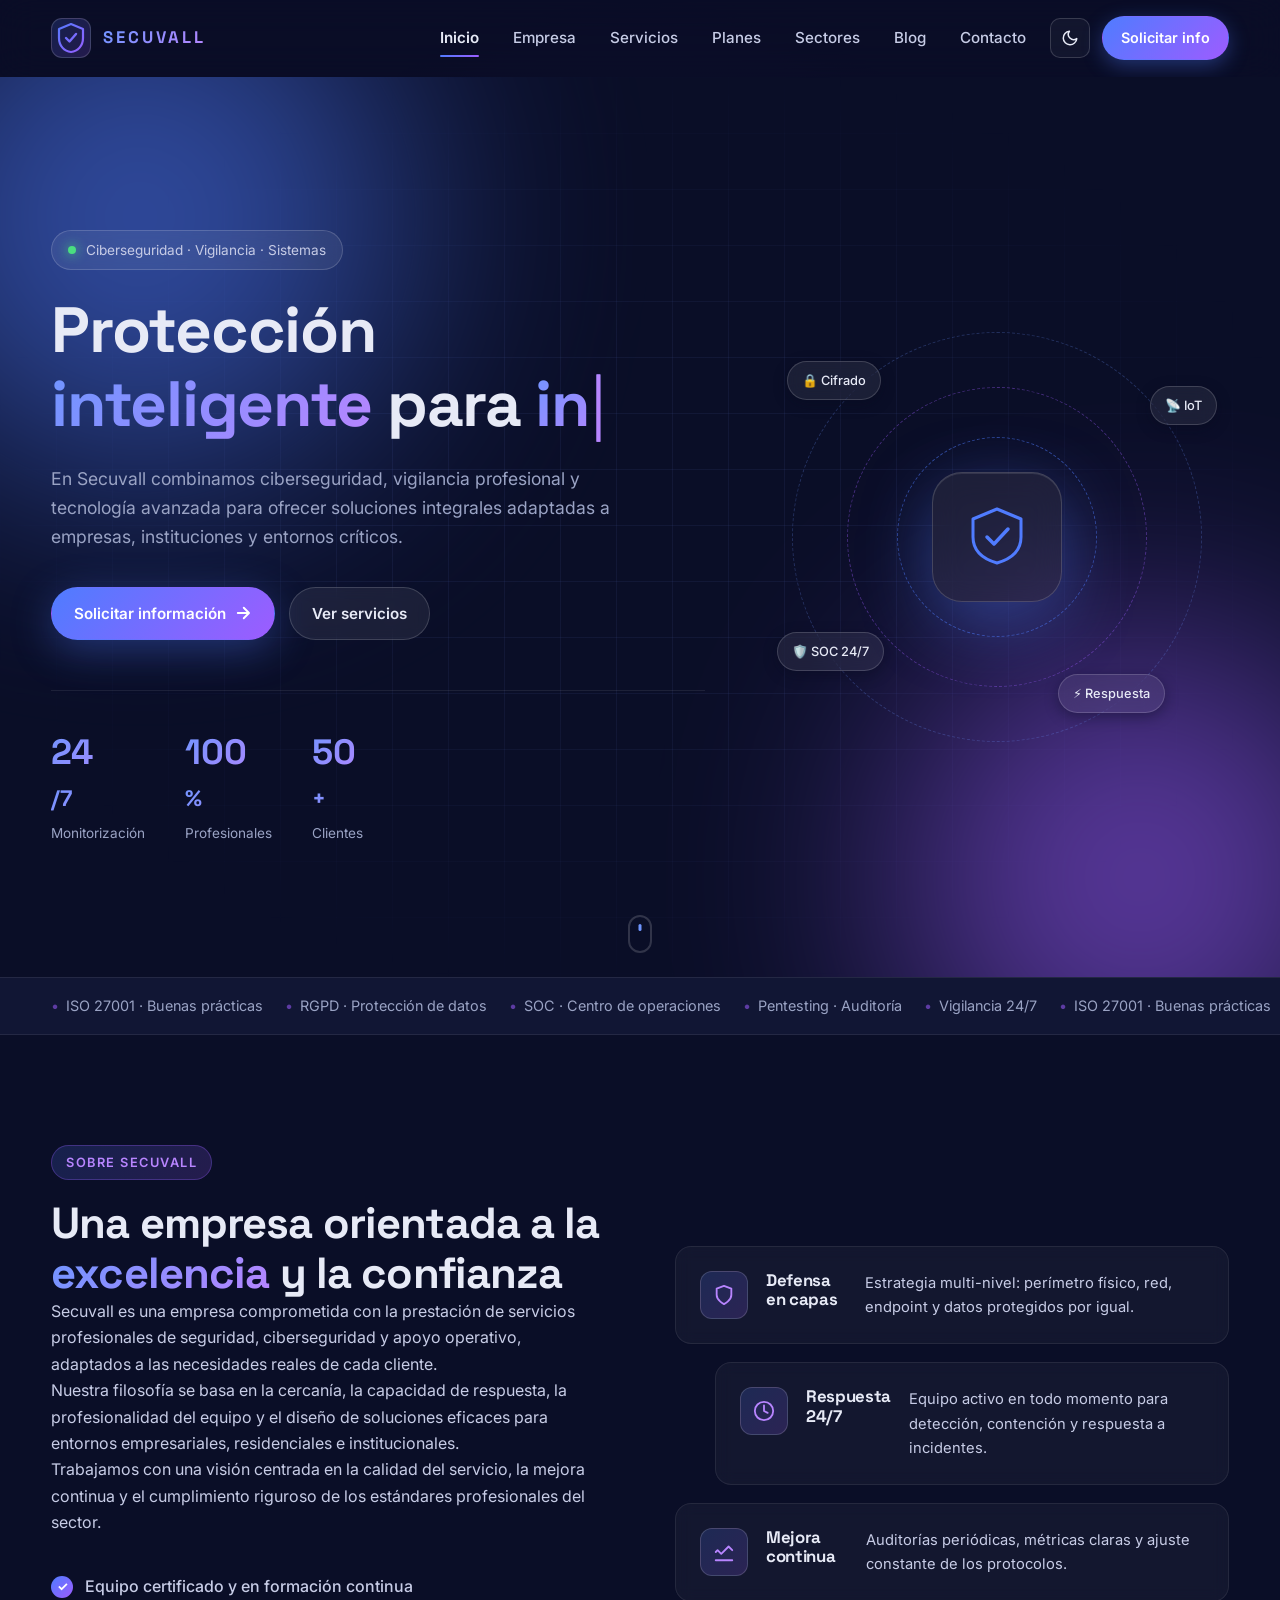
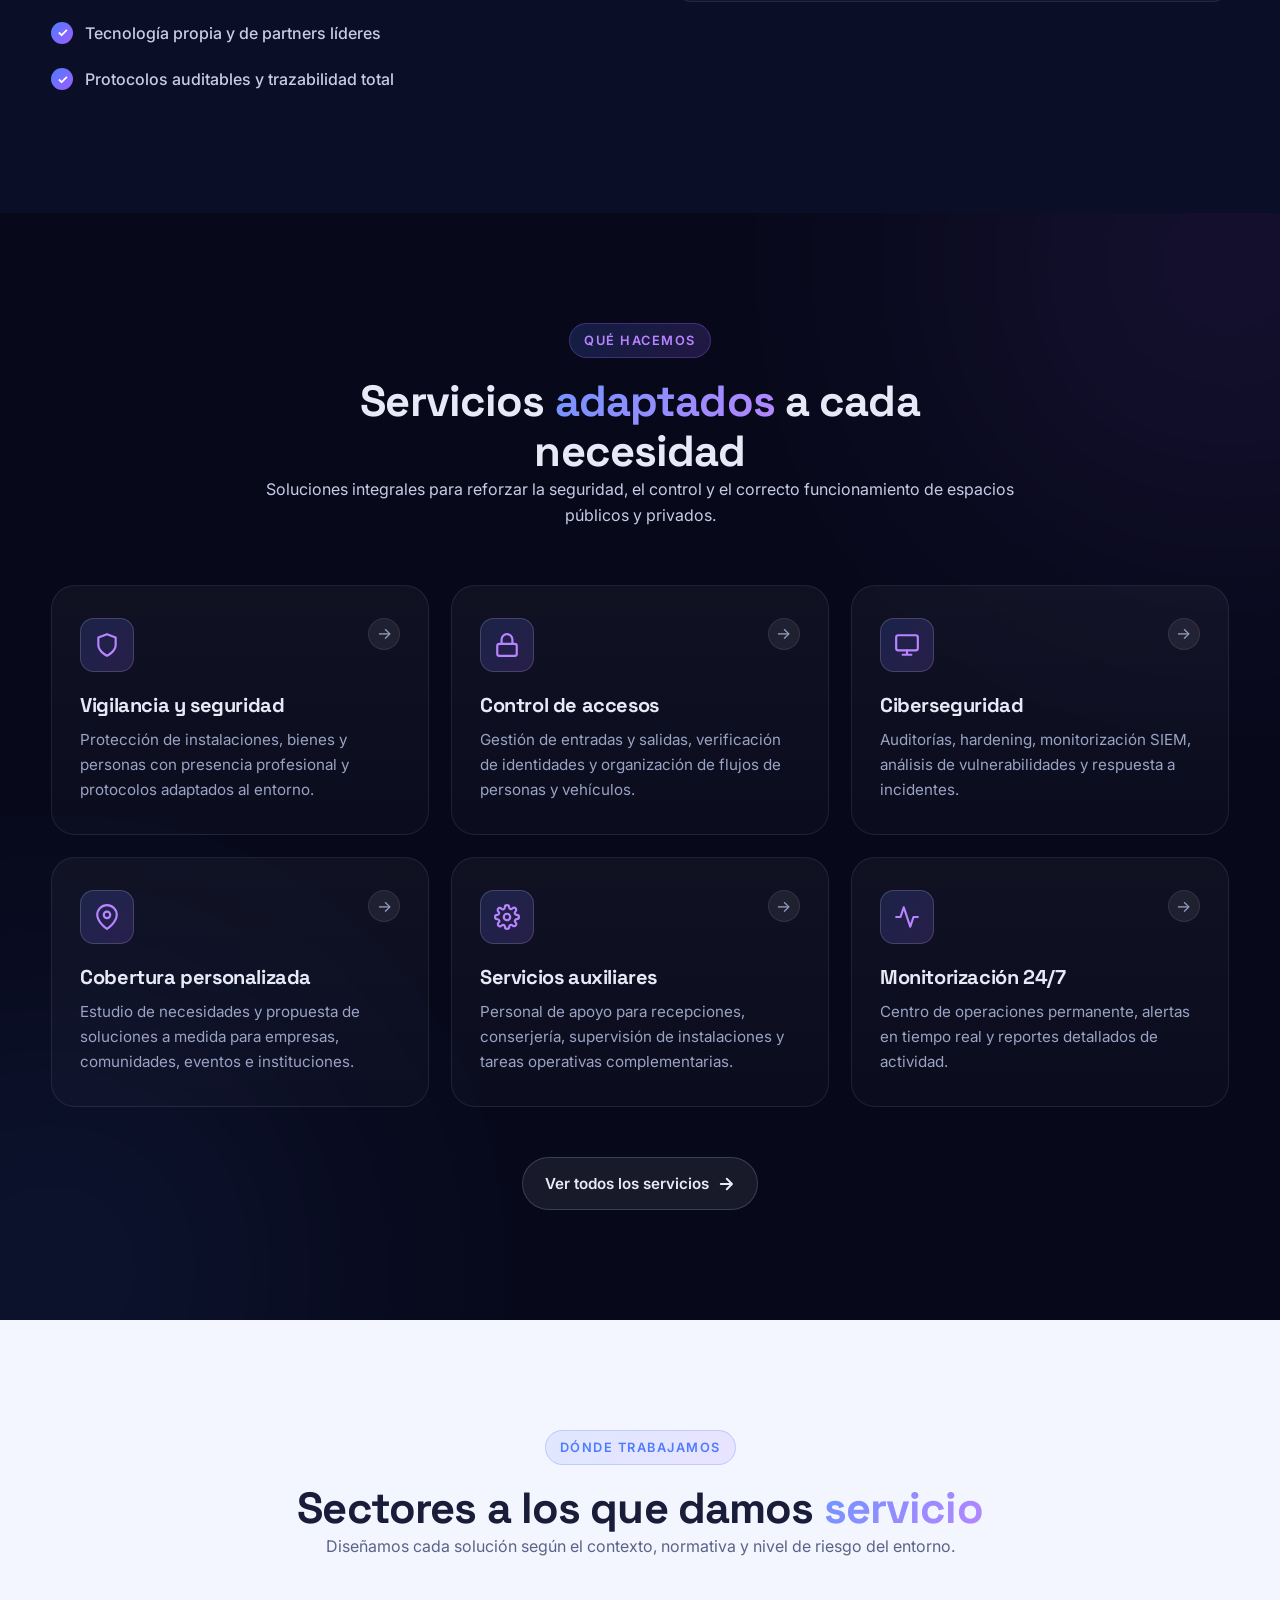
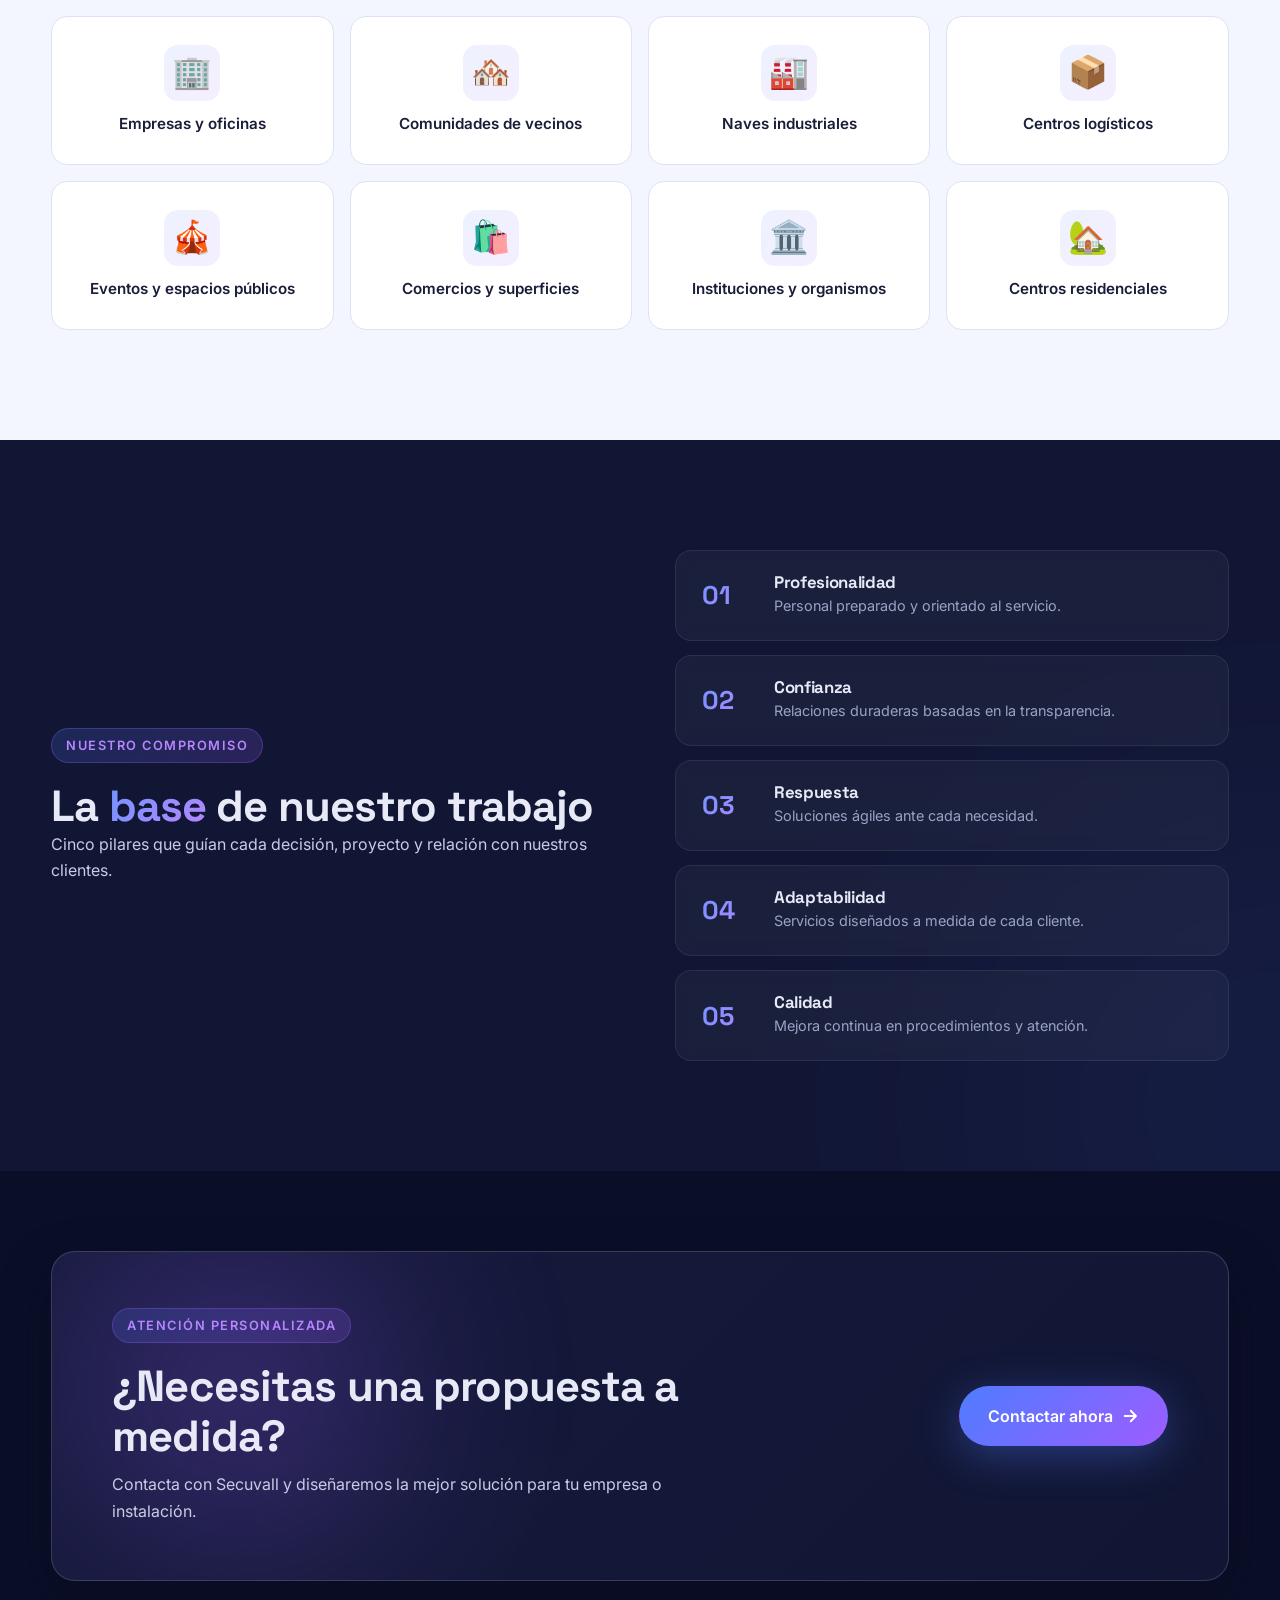
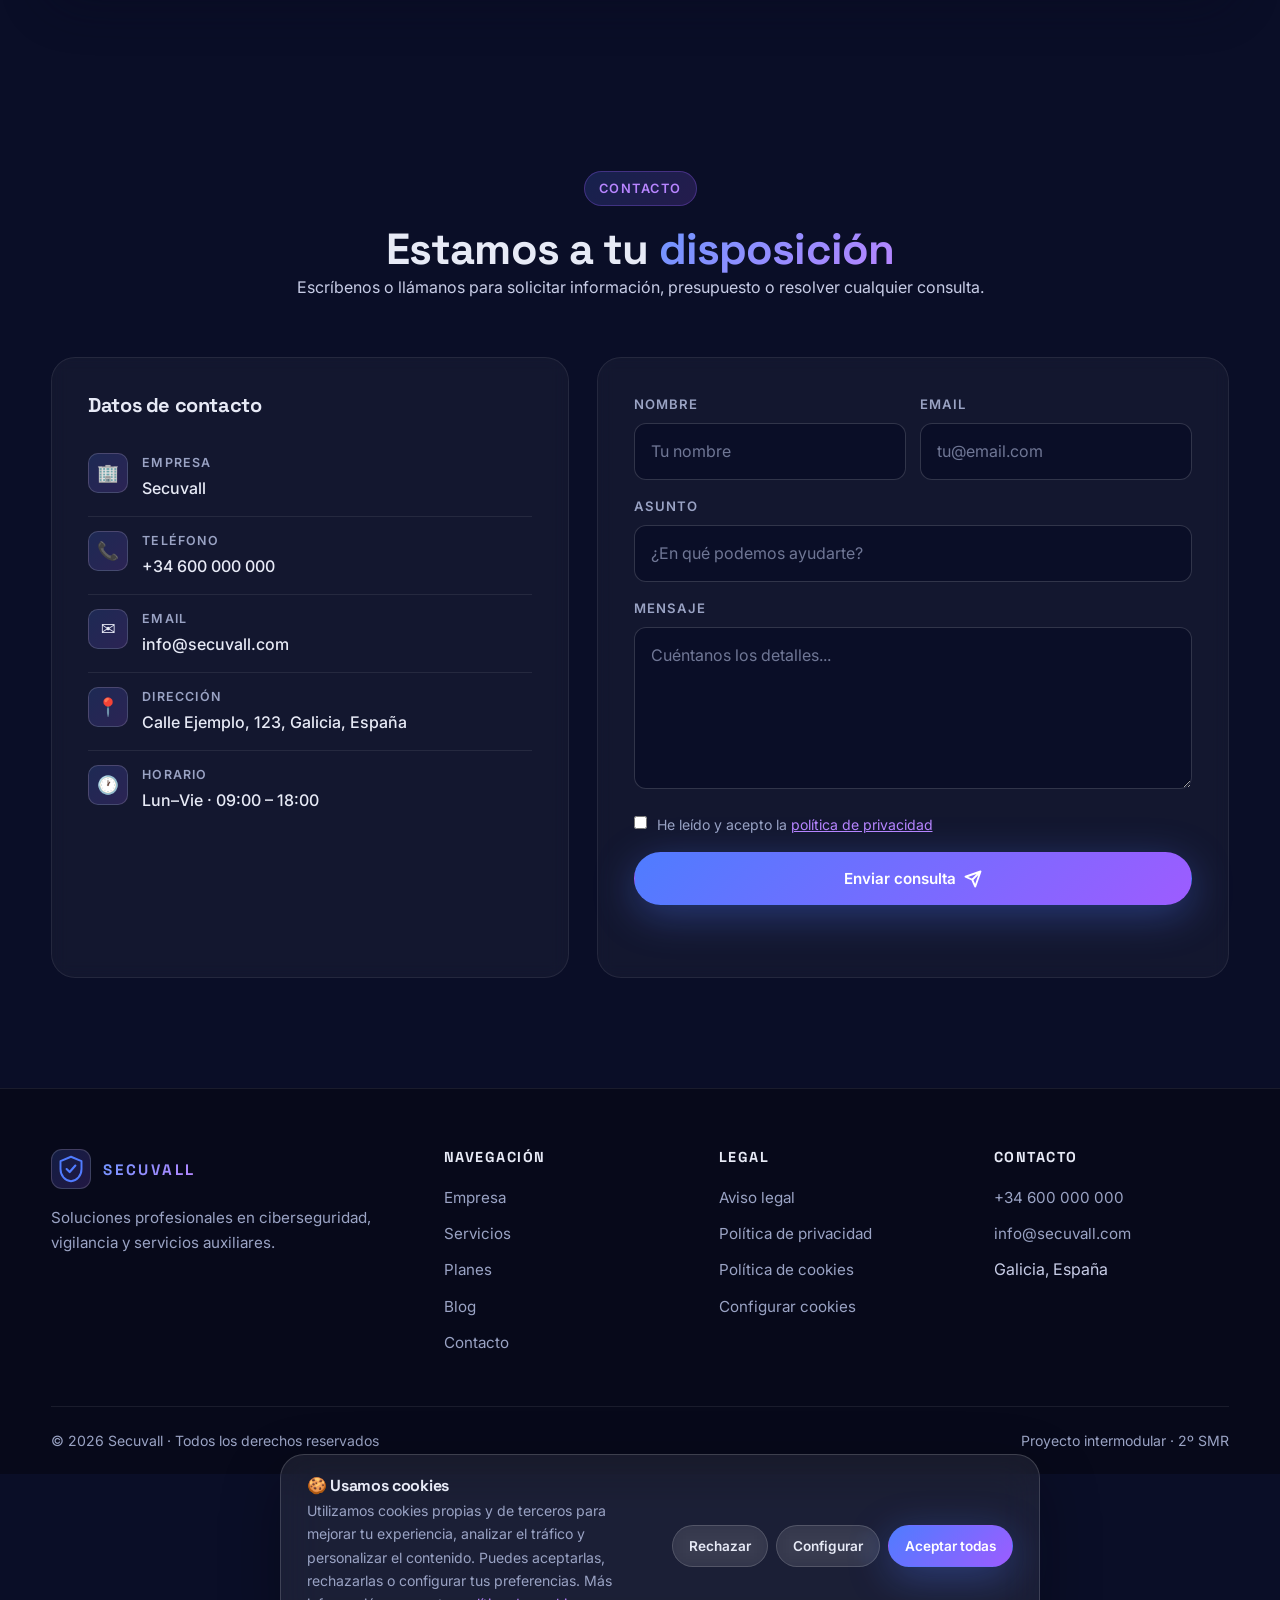
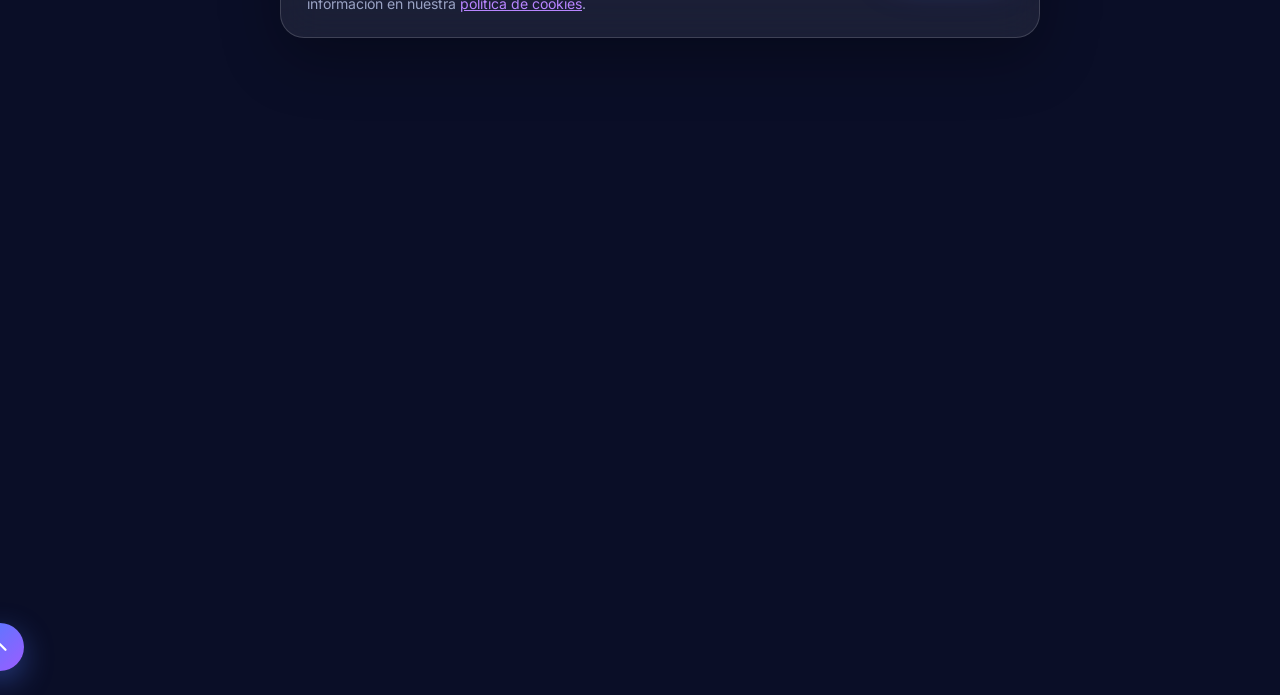
==== commit e9ab95a6: "fix" ====
--- a/index.html
+++ b/index.html
@@ -164,12 +164,9 @@
     </div>
   </section>
 
-  <!-- ========== TRUST BAR (movimiento sin hover, sin mezclarse) ========== -->
+  <!-- ========== TRUST BAR (infinita, un poco más grande, sin texto fijo) ========== -->
   <section class="trust-bar trust-bar--marquee" aria-label="Estándares y áreas de actuación">
     <div class="trust-bar-content container">
-      <p class="trust-bar-label">Estándares y áreas de actuación</p>
-      <span class="trust-bar-sep" aria-hidden="true"></span>
-
       <div class="trust-bar-items" id="trustBarItems">
         <span class="trust-bar-item">ISO 27001 · Buenas prácticas</span>
         <span class="trust-bar-item">RGPD · Protección de datos</span>
@@ -177,7 +174,7 @@
         <span class="trust-bar-item">Pentesting · Auditoría</span>
         <span class="trust-bar-item">Vigilancia 24/7</span>
 
-        <!-- duplicados para loop -->
+        <!-- duplicados para loop infinito -->
         <span class="trust-bar-item">ISO 27001 · Buenas prácticas</span>
         <span class="trust-bar-item">RGPD · Protección de datos</span>
         <span class="trust-bar-item">SOC · Centro de operaciones</span>
--- a/css/style.css
+++ b/css/style.css
@@ -666,7 +666,6 @@
 .feature-icon svg { width: 22px; height: 22px; }
 .feature-card h3 { margin-bottom: 4px; font-size: 1.05rem; }
 .feature-card p { font-size: 0.92rem; margin: 0; }
-
 .check-list { margin-top: 28px; }
 .check-list li {
   display: flex;
@@ -998,7 +997,6 @@
 }
 .form-status.success { color: #4ade80; }
 .form-status.error { color: #f87171; }
-
 /* ========== FOOTER ========== */
 .footer {
   background: var(--bg-0);
@@ -1400,389 +1398,6 @@
   border: 1px solid var(--border-strong);
 }
 .legal-content th { background: var(--surface-strong); color: var(--text); font-weight: 600; }
-
-/* ========== PRICING (Planes) ========== */
-.pricing-section { padding-top: 60px; }
-.pricing-grid {
-  display: grid;
-  grid-template-columns: repeat(3, 1fr);
-  gap: 24px;
-  align-items: stretch;
-  position: relative;
-  z-index: 2;
-  /* Espacio extra arriba para que el badge "Más popular" no quede cortado */
-  padding-top: 28px;
-}
-.pricing-card {
-  position: relative;
-  display: flex;
-  flex-direction: column;
-  padding: 40px 32px;
-  background: var(--card-bg);
-  border: 1px solid var(--border);
-  border-radius: var(--radius-lg);
-  transition: var(--transition);
-  /* IMPORTANTE: no usar overflow:hidden aquí porque corta el badge.
-     Usamos overflow:visible y, si necesitamos contener algo (como el ::before del borde),
-     lo hacemos con border-radius del propio elemento. */
-  overflow: visible;
-}
-.pricing-card:hover {
-  transform: translateY(-6px);
-  border-color: var(--border-strong);
-  box-shadow: var(--shadow);
-}
-.pricing-card.featured {
-  border-color: transparent;
-  background: linear-gradient(180deg, rgba(79,124,255,.10), rgba(157,92,255,.06));
-  transform: scale(1.04);
-  z-index: 3;
-  box-shadow: 0 20px 60px rgba(79,124,255,.25);
-}
-.pricing-card.featured::before {
-  content: '';
-  position: absolute;
-  inset: 0;
-  border-radius: var(--radius-lg);
-  padding: 2px;
-  background: var(--grad-primary);
-  -webkit-mask: linear-gradient(#000 0 0) content-box, linear-gradient(#000 0 0);
-  mask: linear-gradient(#000 0 0) content-box, linear-gradient(#000 0 0);
-  -webkit-mask-composite: xor;
-  mask-composite: exclude;
-  pointer-events: none;
-}
-.pricing-card.featured:hover {
-  transform: scale(1.04) translateY(-6px);
-}
-.pricing-card.premium {
-  background: linear-gradient(180deg, rgba(157,92,255,.06), rgba(79,124,255,.04));
-}
-
-.pricing-badge {
-  position: absolute;
-  top: -16px;
-  left: 50%;
-  transform: translateX(-50%);
-  padding: 7px 20px;
-  background: var(--grad-primary);
-  color: #fff;
-  font-size: 0.78rem;
-  font-weight: 700;
-  text-transform: uppercase;
-  letter-spacing: 1.2px;
-  border-radius: 999px;
-  box-shadow: 0 8px 24px rgba(157,92,255,.5);
-  white-space: nowrap;
-  z-index: 10;
-}
-
-.pricing-header { margin-bottom: 24px; }
-.pricing-tag {
-  display: inline-block;
-  font-size: 0.72rem;
-  font-weight: 700;
-  text-transform: uppercase;
-  letter-spacing: 1.5px;
-  color: var(--violet-light);
-  margin-bottom: 10px;
-}
-[data-theme="light"] .pricing-tag { color: var(--blue); }
-.pricing-card h3 {
-  font-size: 2rem;
-  margin-bottom: 8px;
-  font-family: 'Space Grotesk', sans-serif;
-}
-.pricing-card.featured h3,
-.pricing-card.premium h3 {
-  background: var(--grad-text);
-  -webkit-background-clip: text;
-  background-clip: text;
-  -webkit-text-fill-color: transparent;
-}
-.pricing-desc {
-  font-size: 0.92rem;
-  color: var(--text-muted);
-  margin: 0;
-  min-height: 44px;
-}
-
-.pricing-price {
-  display: flex;
-  align-items: baseline;
-  gap: 6px;
-  margin: 18px 0 28px;
-  padding-bottom: 24px;
-  border-bottom: 1px solid var(--border);
-}
-.price-amount {
-  font-family: 'Space Grotesk', sans-serif;
-  font-size: 3.4rem;
-  font-weight: 700;
-  line-height: 1;
-  color: var(--text);
-  letter-spacing: -0.03em;
-}
-.pricing-card.featured .price-amount,
-.pricing-card.premium .price-amount {
-  background: var(--grad-text);
-  -webkit-background-clip: text;
-  background-clip: text;
-  -webkit-text-fill-color: transparent;
-}
-.price-currency {
-  font-size: 1.6rem;
-  font-weight: 600;
-  margin-left: 4px;
-  -webkit-text-fill-color: initial;
-  background: none;
-  color: inherit;
-}
-.pricing-card.featured .price-currency,
-.pricing-card.premium .price-currency {
-  background: var(--grad-text);
-  -webkit-background-clip: text;
-  background-clip: text;
-  -webkit-text-fill-color: transparent;
-}
-.price-period {
-  font-size: 1rem;
-  color: var(--text-muted);
-  font-weight: 500;
-}
-
-.pricing-features {
-  list-style: none;
-  margin: 0 0 32px;
-  padding: 0;
-  flex: 1;
-}
-.pricing-features li {
-  display: flex;
-  align-items: flex-start;
-  gap: 12px;
-  padding: 9px 0;
-  font-size: 0.93rem;
-  color: var(--text-soft);
-  line-height: 1.5;
-}
-.pricing-features li.muted { color: var(--text-muted); opacity: 0.55; }
-.pricing-features li.highlight {
-  font-size: 0.85rem;
-  color: var(--text);
-  padding-bottom: 14px;
-  margin-bottom: 6px;
-  border-bottom: 1px dashed var(--border-strong);
-}
-.pricing-features .check {
-  flex-shrink: 0;
-  display: inline-flex;
-  align-items: center;
-  justify-content: center;
-  width: 20px; height: 20px;
-  border-radius: 50%;
-  background: var(--grad-primary-soft);
-  color: var(--violet-light);
-  font-size: 0.78rem;
-  font-weight: 700;
-  border: 1px solid rgba(157,92,255,.3);
-  margin-top: 1px;
-}
-[data-theme="light"] .pricing-features .check { color: var(--blue); }
-.pricing-features .premium-check {
-  background: var(--grad-primary);
-  color: #fff;
-  border-color: transparent;
-  box-shadow: 0 4px 12px rgba(157,92,255,.4);
-}
-.pricing-features .cross {
-  flex-shrink: 0;
-  display: inline-flex;
-  align-items: center;
-  justify-content: center;
-  width: 20px; height: 20px;
-  border-radius: 50%;
-  background: rgba(255,255,255,.04);
-  color: var(--text-muted);
-  font-size: 0.95rem;
-  font-weight: 700;
-  border: 1px solid var(--border);
-  margin-top: 1px;
-}
-[data-theme="light"] .pricing-features .cross {
-  background: rgba(26,29,58,.05);
-  color: var(--text-muted);
-}
-
-.pricing-note {
-  text-align: center;
-  margin-top: 36px;
-  font-size: 0.88rem;
-  color: var(--text-muted);
-  max-width: 720px;
-  margin-left: auto;
-  margin-right: auto;
-}
-
-/* ========== COMPARE TABLE ========== */
-.compare-table-wrap {
-  overflow-x: auto;
-  border-radius: var(--radius-lg);
-  border: 1px solid var(--border-strong);
-  background: var(--surface);
-  backdrop-filter: blur(8px);
-  position: relative;
-  z-index: 2;
-}
-.compare-table {
-  width: 100%;
-  border-collapse: collapse;
-  min-width: 640px;
-}
-.compare-table thead th {
-  padding: 22px 18px;
-  text-align: left;
-  background: var(--surface-strong);
-  font-family: 'Space Grotesk', sans-serif;
-  font-size: 1.05rem;
-  font-weight: 700;
-  color: var(--text);
-  border-bottom: 1px solid var(--border-strong);
-}
-.compare-table thead th:first-child { width: 40%; }
-.compare-table thead th:not(:first-child) {
-  text-align: center;
-}
-.compare-table thead th.featured-col {
-  background: var(--grad-primary-soft);
-  color: var(--violet-light);
-  position: relative;
-}
-[data-theme="light"] .compare-table thead th.featured-col { color: var(--blue); }
-.compare-table tbody td {
-  padding: 16px 18px;
-  font-size: 0.92rem;
-  color: var(--text-soft);
-  border-bottom: 1px solid var(--border);
-  vertical-align: middle;
-}
-.compare-table tbody td:not(:first-child) { text-align: center; }
-.compare-table tbody td.featured-col {
-  background: rgba(79,124,255,.05);
-  border-left: 1px solid rgba(157,92,255,.15);
-  border-right: 1px solid rgba(157,92,255,.15);
-}
-.compare-table tbody tr:last-child td { border-bottom: none; }
-.compare-table .ok {
-  display: inline-flex;
-  align-items: center;
-  justify-content: center;
-  width: 26px; height: 26px;
-  border-radius: 50%;
-  background: var(--grad-primary);
-  color: #fff;
-  font-weight: 700;
-  font-size: 0.85rem;
-  box-shadow: 0 4px 12px rgba(157,92,255,.3);
-}
-.compare-table .ko {
-  display: inline-flex;
-  align-items: center;
-  justify-content: center;
-  width: 26px; height: 26px;
-  border-radius: 50%;
-  background: rgba(255,255,255,.04);
-  color: var(--text-muted);
-  font-weight: 700;
-  font-size: 1rem;
-  border: 1px solid var(--border);
-}
-[data-theme="light"] .compare-table .ko {
-  background: rgba(26,29,58,.05);
-}
-.compare-table .price-row td {
-  background: var(--surface-strong);
-  font-size: 1.1rem;
-  padding: 22px 18px;
-}
-.compare-table .price-row td.featured-col {
-  background: var(--grad-primary-soft);
-}
-.compare-table .price-row strong {
-  font-family: 'Space Grotesk', sans-serif;
-  color: var(--text);
-}
-
-/* ========== FAQ ========== */
-.faq-list {
-  max-width: 800px;
-  margin: 0 auto;
-  display: flex;
-  flex-direction: column;
-  gap: 12px;
-  position: relative;
-  z-index: 2;
-}
-.faq-item {
-  background: var(--surface);
-  border: 1px solid var(--border);
-  border-radius: var(--radius);
-  padding: 0;
-  transition: var(--transition);
-  backdrop-filter: blur(8px);
-  overflow: hidden;
-}
-.faq-item:hover { border-color: var(--border-strong); }
-.faq-item[open] {
-  background: var(--surface-strong);
-  border-color: rgba(157,92,255,.3);
-}
-.faq-item summary {
-  cursor: pointer;
-  padding: 20px 24px;
-  font-weight: 600;
-  font-size: 1rem;
-  color: var(--text);
-  list-style: none;
-  position: relative;
-  padding-right: 56px;
-  transition: var(--transition);
-  user-select: none;
-}
-.faq-item summary::-webkit-details-marker { display: none; }
-.faq-item summary::after {
-  content: '+';
-  position: absolute;
-  right: 24px;
-  top: 50%;
-  transform: translateY(-50%);
-  width: 28px; height: 28px;
-  display: flex;
-  align-items: center;
-  justify-content: center;
-  border-radius: 50%;
-  background: var(--grad-primary-soft);
-  color: var(--violet-light);
-  font-size: 1.4rem;
-  font-weight: 300;
-  line-height: 1;
-  transition: var(--transition);
-}
-[data-theme="light"] .faq-item summary::after { color: var(--blue); }
-.faq-item[open] summary::after {
-  content: '−';
-  background: var(--grad-primary);
-  color: #fff;
-  transform: translateY(-50%) rotate(180deg);
-}
-.faq-item p {
-  padding: 0 24px 22px;
-  margin: 0;
-  color: var(--text-muted);
-  line-height: 1.7;
-  font-size: 0.95rem;
-}
-.faq-item p strong { color: var(--text); }
 
 /* ========== RESPONSIVE ========== */
 @media (max-width: 1024px) {
@@ -1806,10 +1421,6 @@
   .cta-box { flex-direction: column; align-items: flex-start; padding: 40px 32px; }
   .feature-card.offset { margin-left: 0; }
   .legal-content { padding: 36px 28px; }
-
-  .pricing-grid { grid-template-columns: 1fr; max-width: 480px; margin: 0 auto; gap: 40px; padding-top: 24px; }
-  .pricing-card.featured { transform: none; }
-  .pricing-card.featured:hover { transform: translateY(-6px); }
 }
 
 @media (max-width: 768px) {
@@ -1857,10 +1468,6 @@
   .cookie-banner { left: 12px; right: 12px; bottom: 12px; padding: 18px; }
   .cookie-actions { width: 100%; }
   .cookie-actions .btn { flex: 1; }
-
-  .pricing-card { padding: 32px 24px; }
-  .price-amount { font-size: 2.8rem; }
-  .compare-table thead th, .compare-table tbody td { padding: 14px 12px; font-size: 0.85rem; }
 }
 
 @media (max-width: 480px) {
@@ -1892,7 +1499,6 @@
 
 /* =========================================================
    ADDONS: Trust bar marquee + Cursor glow global
-   (sin hover; sin mezclar texto con el label fijo)
    ========================================================= */
 
 /* Glow global de fondo siguiendo puntero */
@@ -1905,24 +1511,25 @@
   transition: opacity .2s ease;
   background:
     radial-gradient(
-      600px 600px at var(--gx, 50%) var(--gy, 50%),
+      650px 650px at var(--gx, 50%) var(--gy, 50%),
       rgba(79,124,255,.16),
       rgba(157,92,255,.10) 35%,
       rgba(10,14,39,0) 70%
     );
 }
+
 /* Asegura que todo el contenido se renderiza encima del glow */
 body > *:not(.cursor-glow){
   position: relative;
   z-index: 1;
 }
 
-/* TRUST BAR: variante marquee */
+/* TRUST BAR: variante marquee (más grande, sin label) */
 .trust-bar.trust-bar--marquee{
-  padding: 10px 0; /* sobreescribe el padding grande del trust-bar viejo */
-}
-
-/* Evita que el layout viejo (label centrado + chips) afecte a esta variante */
+  padding: 14px 0;
+}
+
+/* por si existen trust-label/trust-items en otra página */
 .trust-bar.trust-bar--marquee .trust-label,
 .trust-bar.trust-bar--marquee .trust-items{
   display: none !important;
@@ -1931,46 +1538,23 @@
 .trust-bar.trust-bar--marquee .trust-bar-content{
   display:flex;
   align-items:center;
-  gap: 14px;
-}
-
-.trust-bar.trust-bar--marquee .trust-bar-label{
-  margin:0;
-  font-weight: 600;
-  color: var(--text);
-  white-space: nowrap;
-  font-size: 0.9rem;
-  flex-shrink: 0;
-
-  padding: 6px 10px;
-  border: 1px solid var(--border);
-  border-radius: 999px;
-  background: color-mix(in srgb, var(--bg-1) 85%, transparent);
-  backdrop-filter: blur(6px);
-}
-
-.trust-bar.trust-bar--marquee .trust-bar-sep{
-  width: 1px;
-  height: 22px;
-  background: var(--border);
-  opacity: .8;
-  flex-shrink: 0;
 }
 
 .trust-bar.trust-bar--marquee .trust-bar-items{
   display:flex;
-  gap: 18px;
+  gap: 22px;
   white-space: nowrap;
-  animation: trust-scroll-left 22s linear infinite;
+  animation: trust-scroll-left 24s linear infinite;
   will-change: transform;
+  padding: 2px 0;
 }
 
 .trust-bar.trust-bar--marquee .trust-bar-item{
   display:inline-flex;
   align-items:center;
-  gap: 6px;
+  gap: 7px;
   color: var(--text-muted);
-  font-size: 0.85rem;
+  font-size: 0.9rem;
 }
 
 .trust-bar.trust-bar--marquee .trust-bar-item::before{
@@ -1985,6 +1569,5 @@
 }
 
 @media (max-width: 768px){
-  .trust-bar.trust-bar--marquee .trust-bar-label{ font-size: .8rem; padding: 5px 9px; }
-  .trust-bar.trust-bar--marquee .trust-bar-item{ font-size: .75rem; }
+  .trust-bar.trust-bar--marquee .trust-bar-item{ font-size: .8rem; }
 }
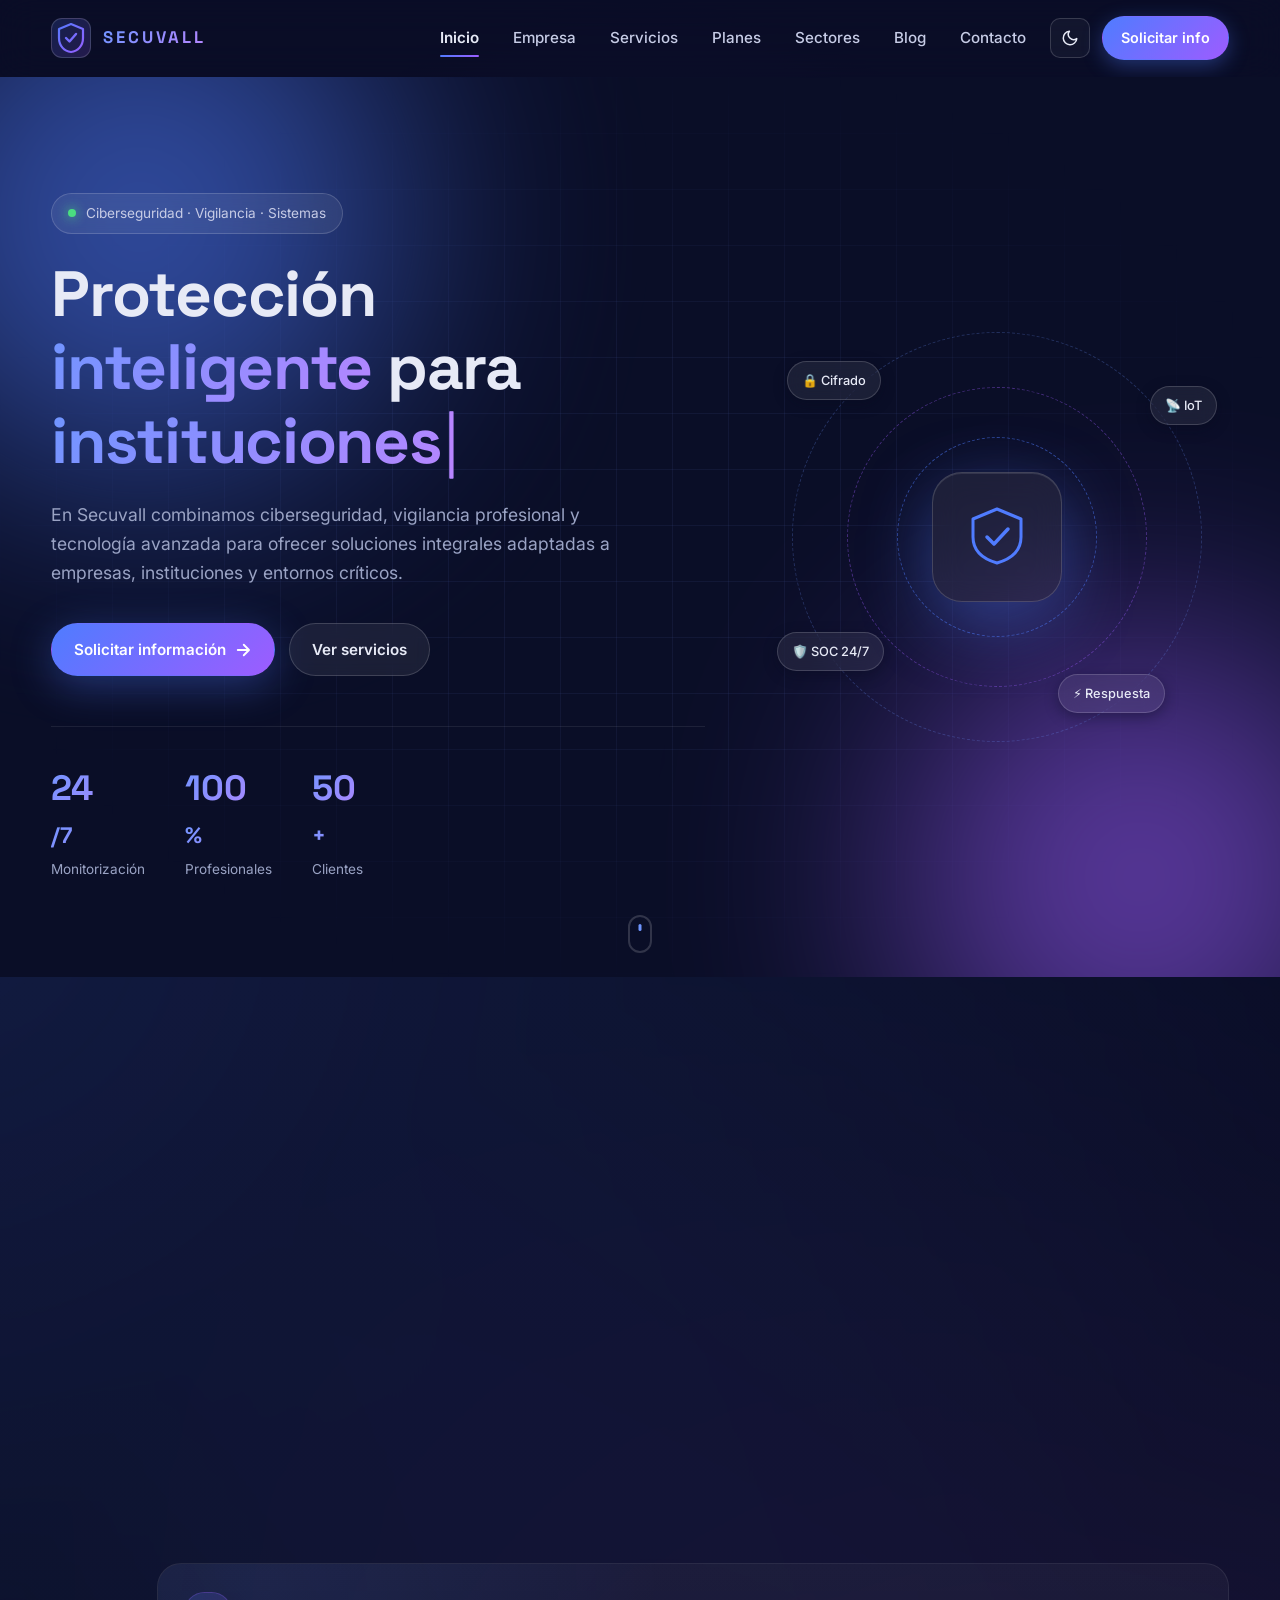
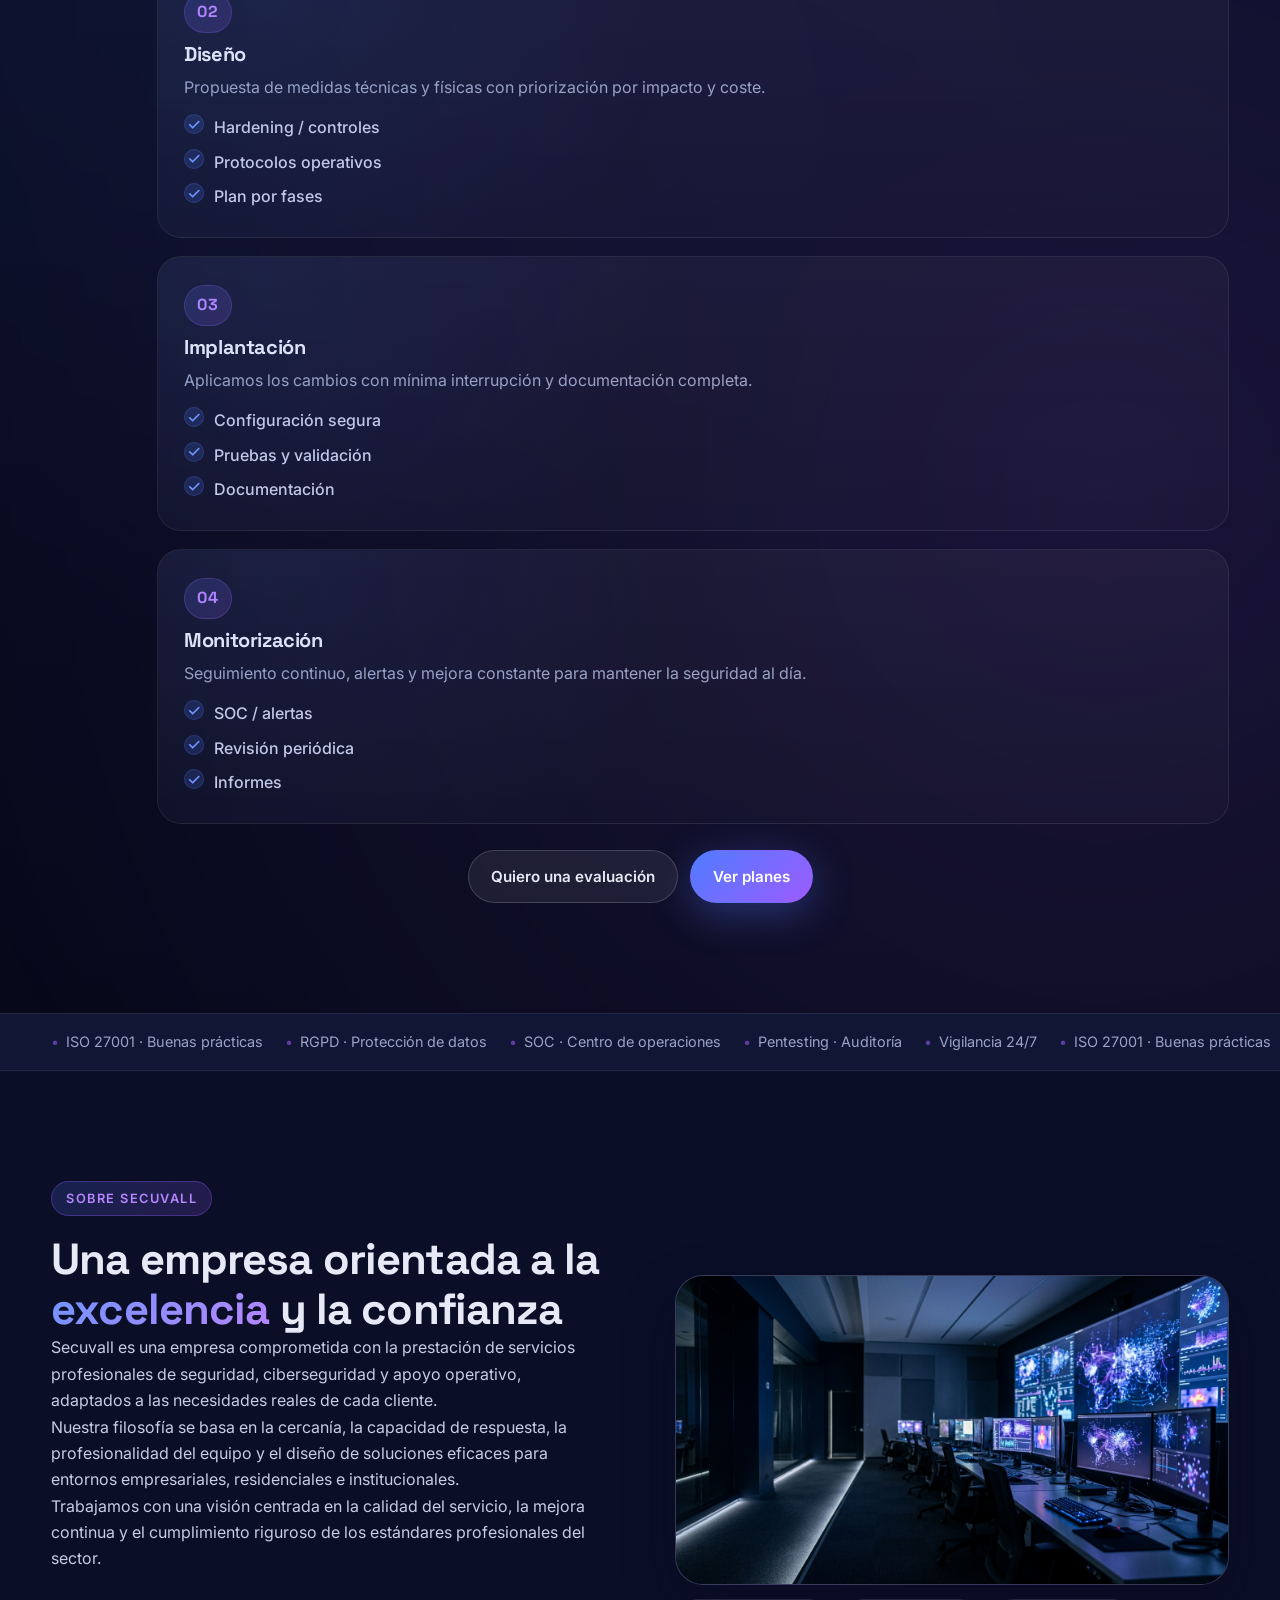
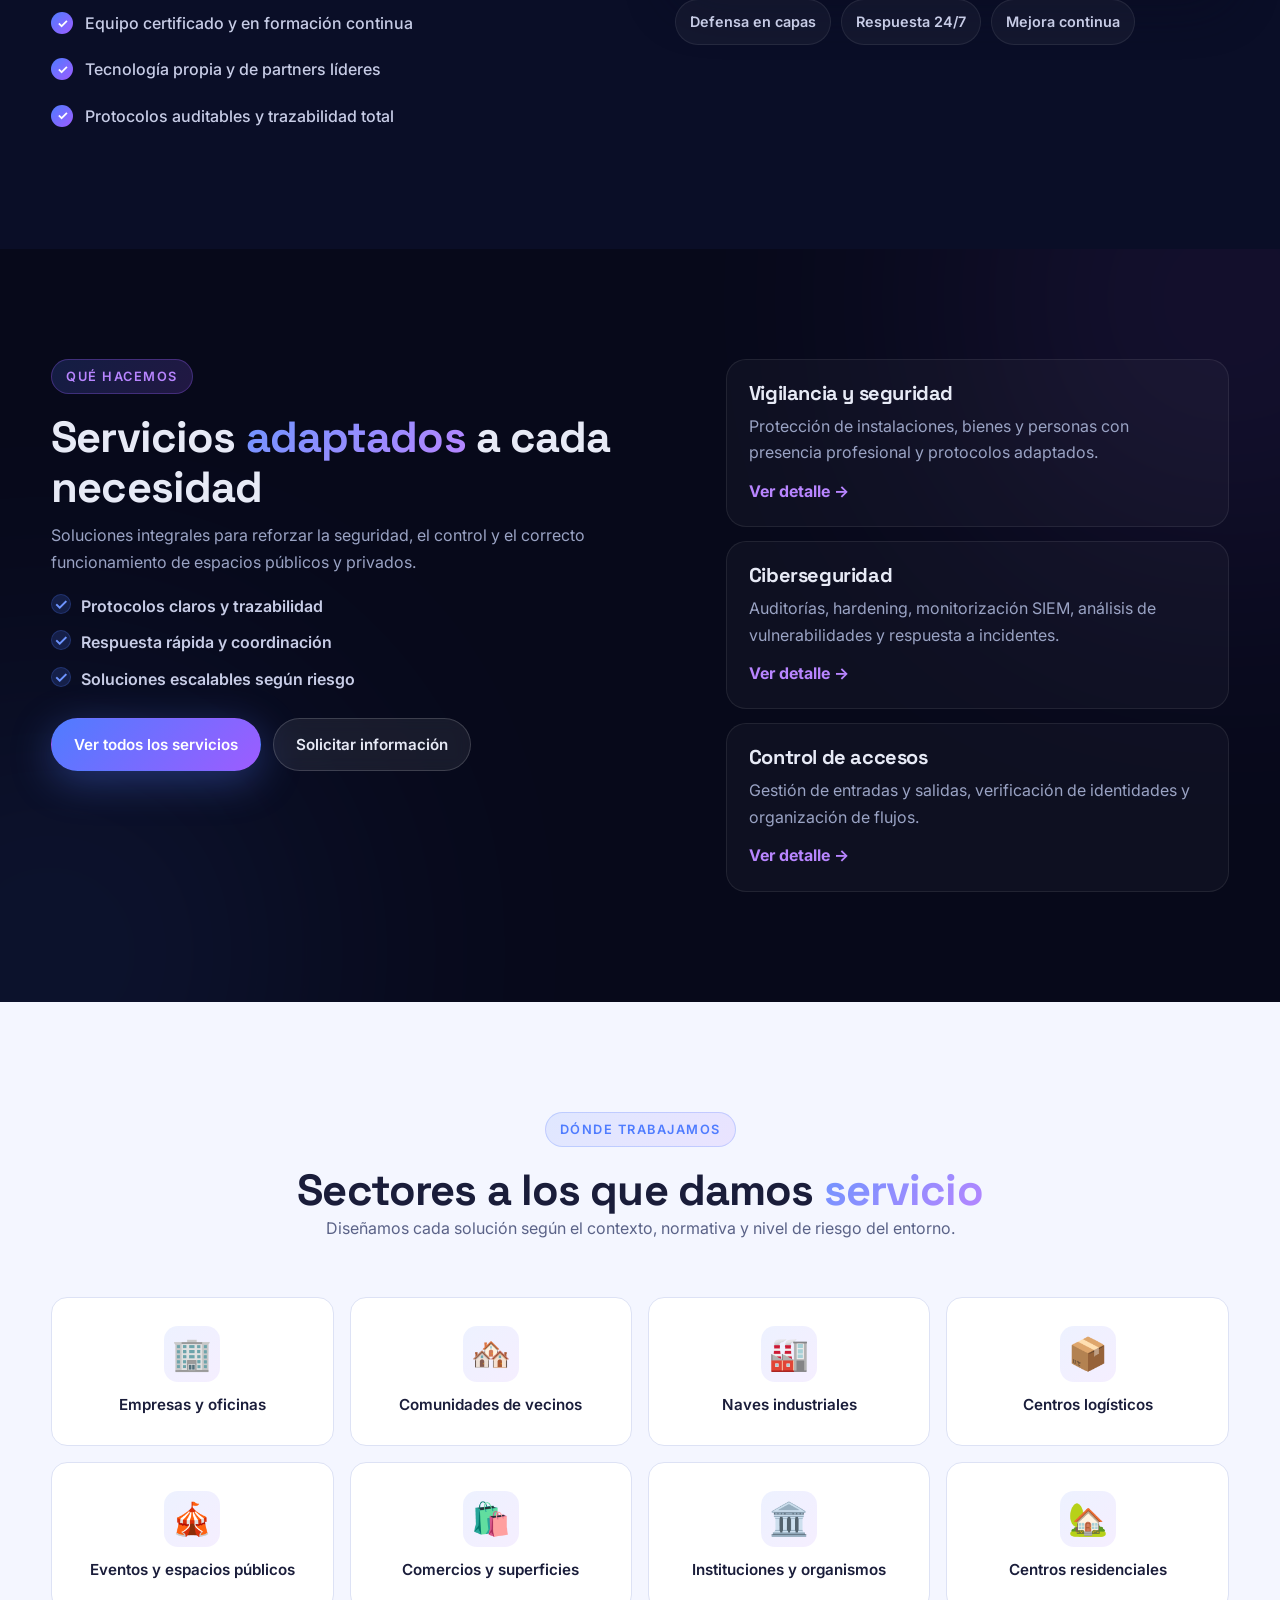
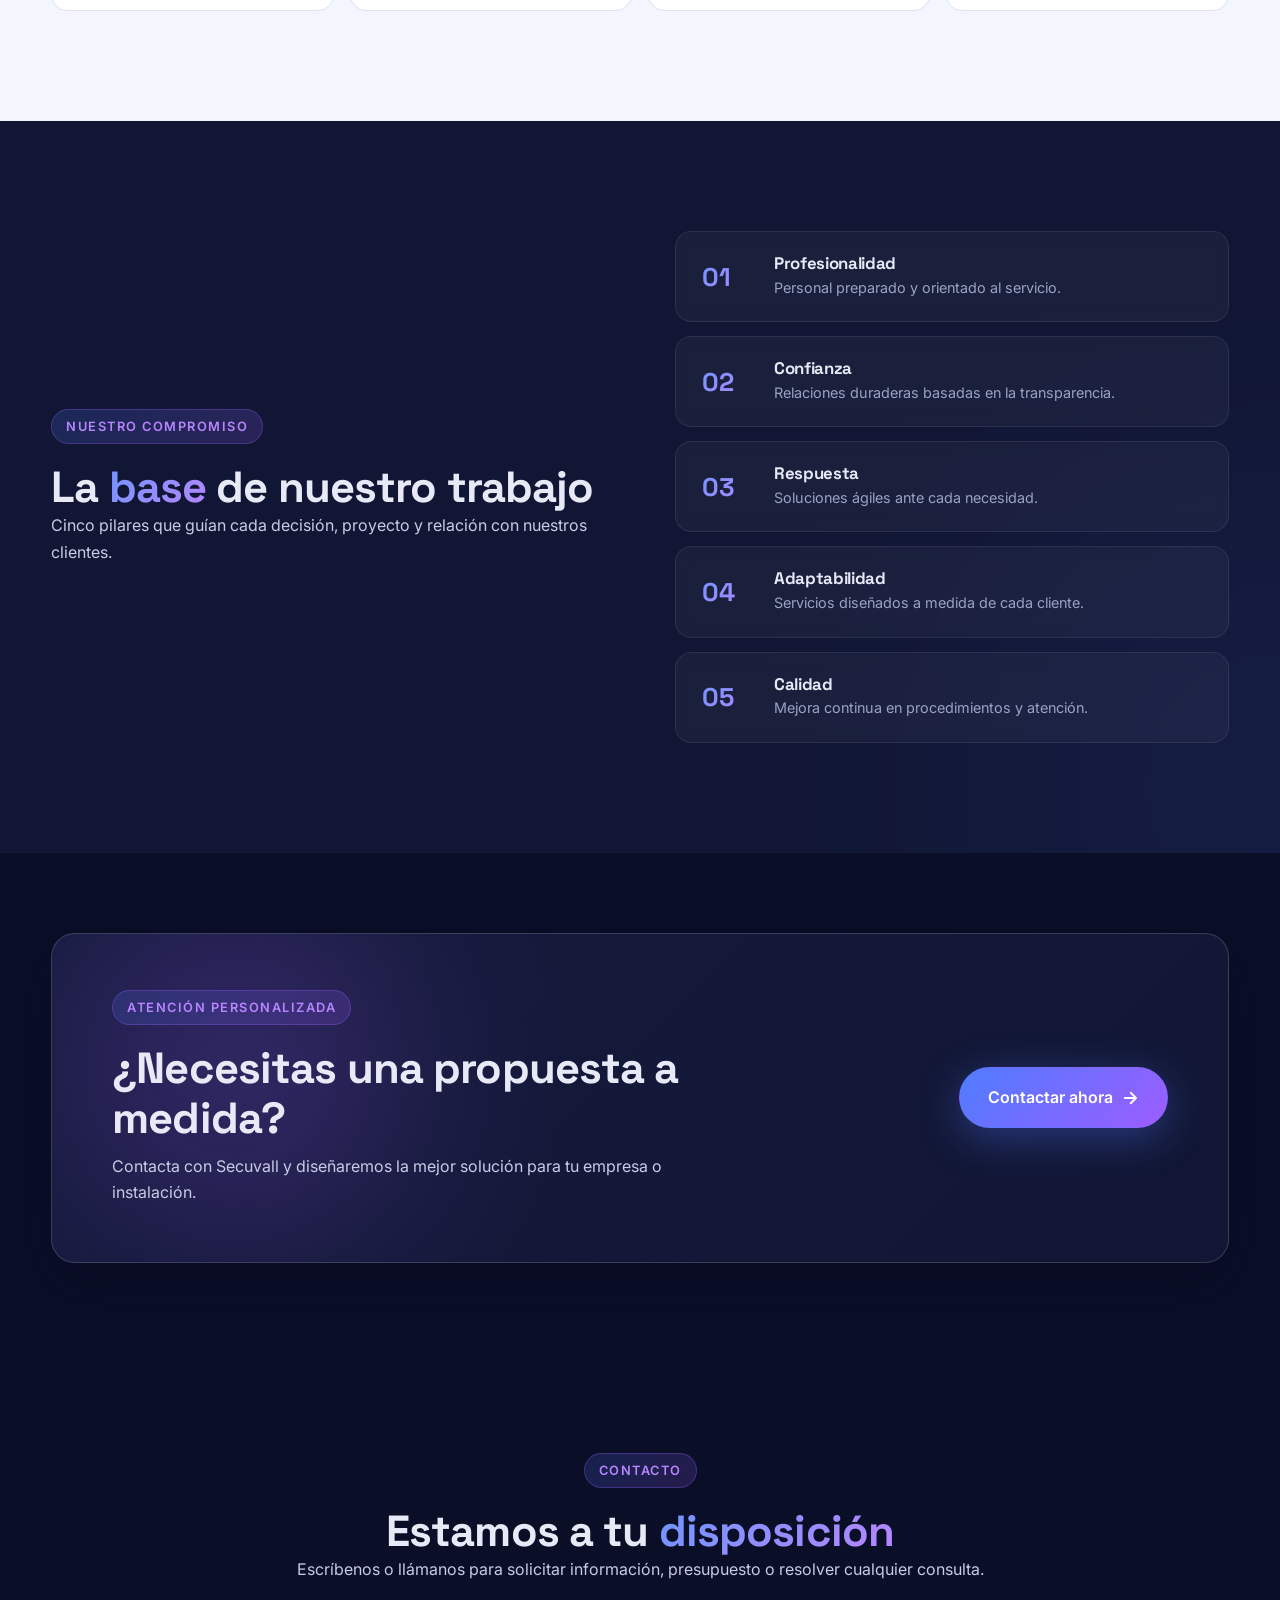
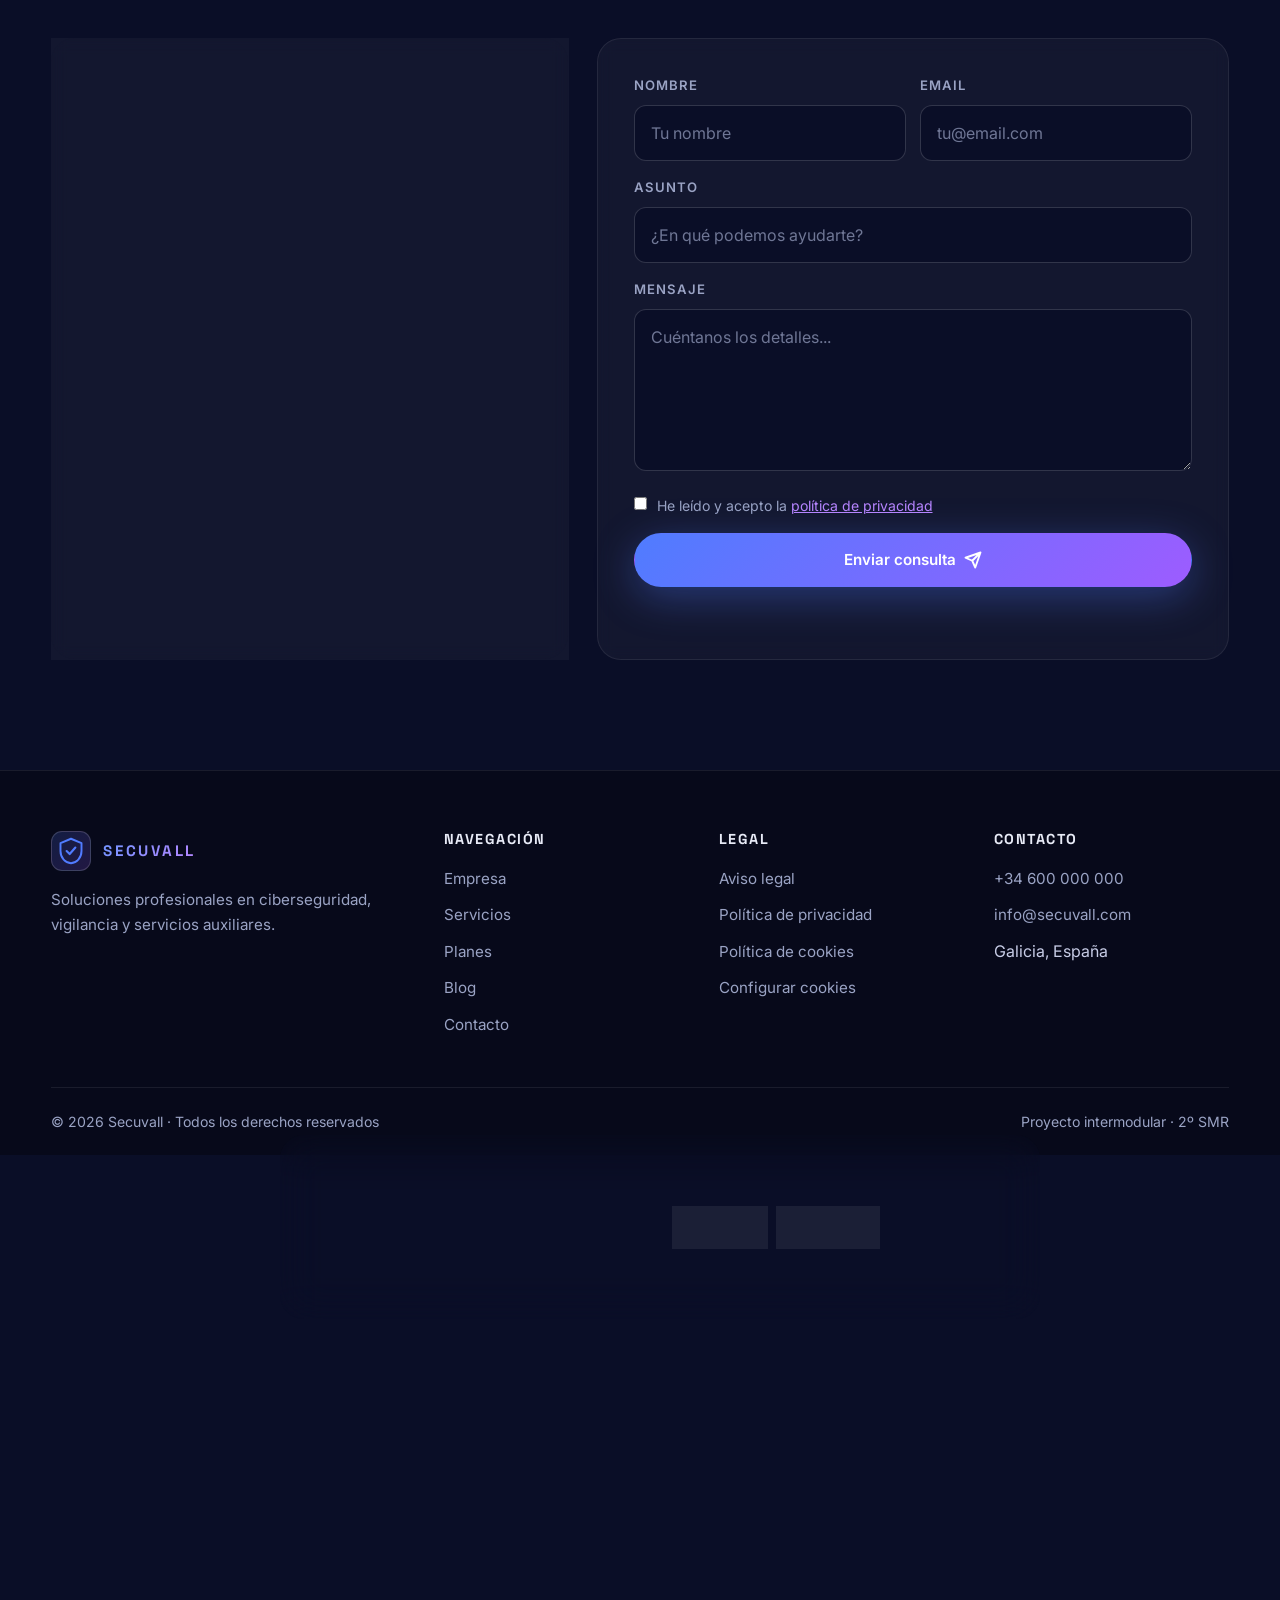
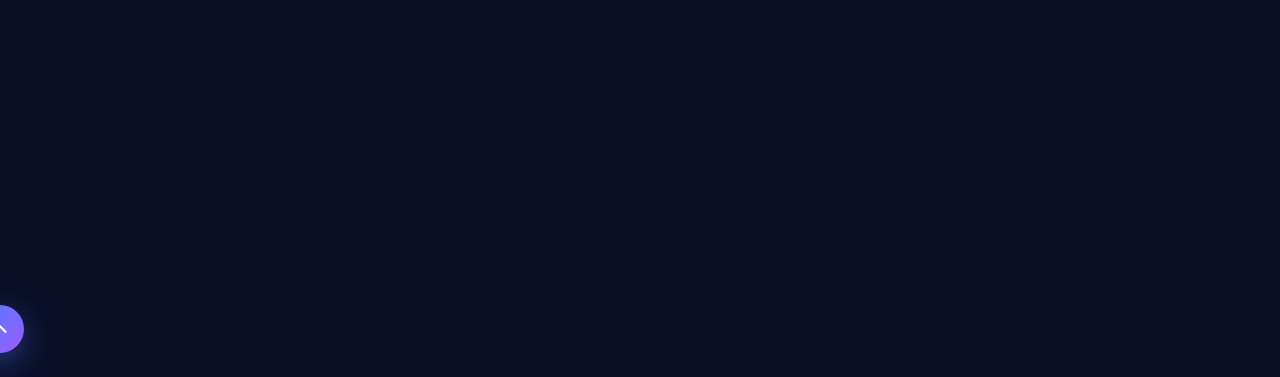
==== commit 123a1c48: "fix" ====
--- a/index.html
+++ b/index.html
@@ -45,7 +45,7 @@
   <!-- Glow global de fondo -->
   <div class="cursor-glow" aria-hidden="true"></div>
 
-  <!-- ========== HEADER ========== -->
+  <!-- ========== HEADER (NO CAMBIAR) ========== -->
   <header class="topbar" id="topbar">
     <div class="container topbar-content">
       <a href="index.html" class="brand" aria-label="Secuvall — Inicio">
@@ -87,7 +87,7 @@
     </div>
   </header>
 
-  <!-- ========== HERO ========== -->
+  <!-- ========== HERO (NO CAMBIAR) ========== -->
   <section class="hero" id="inicio">
     <div class="hero-bg" aria-hidden="true">
       <div class="grid-pattern"></div>
@@ -164,7 +164,76 @@
     </div>
   </section>
 
-  <!-- ========== TRUST BAR (infinita, un poco más grande, sin texto fijo) ========== -->
+  <!-- ========== SCROLL ANIMATION / STEPS (NUEVA) ========== -->
+  <section class="scroll-steps" id="metodo">
+    <div class="container">
+      <div class="steps-heading reveal">
+        <span class="section-tag">Cómo trabajamos</span>
+        <h2>Un proceso claro, medible y <span class="gradient-text">auditable</span></h2>
+        <p>De la evaluación inicial a la monitorización continua: seguridad en pasos concretos.</p>
+      </div>
+
+      <div class="steps-layout">
+        <div class="steps-track" aria-hidden="true">
+          <div class="steps-line"></div>
+          <div class="steps-progress" id="stepsProgress"></div>
+        </div>
+
+        <div class="steps-cards" id="stepsCards">
+          <article class="step-card reveal" data-step>
+            <div class="step-num">01</div>
+            <h3>Evaluación</h3>
+            <p>Analizamos riesgos, activos críticos y necesidades operativas para definir el alcance real.</p>
+            <ul class="step-list">
+              <li>Inventario + criticidad</li>
+              <li>Mapa de riesgos</li>
+              <li>Objetivos y KPIs</li>
+            </ul>
+          </article>
+
+          <article class="step-card reveal" data-step>
+            <div class="step-num">02</div>
+            <h3>Diseño</h3>
+            <p>Propuesta de medidas técnicas y físicas con priorización por impacto y coste.</p>
+            <ul class="step-list">
+              <li>Hardening / controles</li>
+              <li>Protocolos operativos</li>
+              <li>Plan por fases</li>
+            </ul>
+          </article>
+
+          <article class="step-card reveal" data-step>
+            <div class="step-num">03</div>
+            <h3>Implantación</h3>
+            <p>Aplicamos los cambios con mínima interrupción y documentación completa.</p>
+            <ul class="step-list">
+              <li>Configuración segura</li>
+              <li>Pruebas y validación</li>
+              <li>Documentación</li>
+            </ul>
+          </article>
+
+          <article class="step-card reveal" data-step>
+            <div class="step-num">04</div>
+            <h3>Monitorización</h3>
+            <p>Seguimiento continuo, alertas y mejora constante para mantener la seguridad al día.</p>
+            <ul class="step-list">
+              <li>SOC / alertas</li>
+              <li>Revisión periódica</li>
+              <li>Informes</li>
+            </ul>
+          </article>
+        </div>
+      </div>
+
+      <div class="steps-cta reveal">
+        <a class="btn btn-ghost" href="#contacto">Quiero una evaluación</a>
+        <a class="btn btn-primary" href="planes.html">Ver planes</a>
+      </div>
+    </div>
+  </section>
+
+  <!-- ========== TRUST BAR (tuya) ========== -->
   <section class="trust-bar trust-bar--marquee" aria-label="Estándares y áreas de actuación">
     <div class="trust-bar-content container">
       <div class="trust-bar-items" id="trustBarItems">
@@ -174,7 +243,6 @@
         <span class="trust-bar-item">Pentesting · Auditoría</span>
         <span class="trust-bar-item">Vigilancia 24/7</span>
 
-        <!-- duplicados para loop infinito -->
         <span class="trust-bar-item">ISO 27001 · Buenas prácticas</span>
         <span class="trust-bar-item">RGPD · Protección de datos</span>
         <span class="trust-bar-item">SOC · Centro de operaciones</span>
@@ -184,7 +252,7 @@
     </div>
   </section>
 
-  <!-- ========== EMPRESA ========== -->
+  <!-- ========== EMPRESA (MEJORADA CON IMAGEN REALISTA + PÍLDORAS) ========== -->
   <section class="section" id="empresa">
     <div class="container grid-2">
       <div class="text-block reveal">
@@ -207,119 +275,73 @@
         </ul>
       </div>
 
-      <div class="visual-block reveal">
-        <div class="feature-card">
-          <div class="feature-icon">
-            <svg viewBox="0 0 24 24" fill="none" stroke="currentColor" stroke-width="2" stroke-linecap="round" stroke-linejoin="round"><path d="M12 22s8-4 8-10V5l-8-3-8 3v7c0 6 8 10 8 10z"/></svg>
-          </div>
-          <h3>Defensa en capas</h3>
-          <p>Estrategia multi-nivel: perímetro físico, red, endpoint y datos protegidos por igual.</p>
-        </div>
-        <div class="feature-card offset">
-          <div class="feature-icon">
-            <svg viewBox="0 0 24 24" fill="none" stroke="currentColor" stroke-width="2" stroke-linecap="round" stroke-linejoin="round"><circle cx="12" cy="12" r="10"/><path d="M12 6v6l4 2"/></svg>
-          </div>
-          <h3>Respuesta 24/7</h3>
-          <p>Equipo activo en todo momento para detección, contención y respuesta a incidentes.</p>
-        </div>
-        <div class="feature-card">
-          <div class="feature-icon">
-            <svg viewBox="0 0 24 24" fill="none" stroke="currentColor" stroke-width="2" stroke-linecap="round" stroke-linejoin="round"><path d="M3 12l2-2 4 4 8-8 4 4"/><path d="M21 21H3"/></svg>
-          </div>
-          <h3>Mejora continua</h3>
-          <p>Auditorías periódicas, métricas claras y ajuste constante de los protocolos.</p>
-        </div>
-      </div>
-    </div>
-  </section>
-
-  <!-- ========== SERVICIOS ========== -->
+      <div class="empresa-visual reveal">
+        <figure class="empresa-figure">
+          <!-- Recurso a añadir: img/empresa-real.webp (realista, 16:9) -->
+          <img
+            src="img/empresa-real.webp"
+            alt="Sala de control moderna con monitores y visualización de red, representando ciberseguridad"
+            loading="lazy"
+            width="1200"
+            height="675"
+          />
+        </figure>
+
+        <div class="empresa-highlights">
+          <div class="empresa-pill">Defensa en capas</div>
+          <div class="empresa-pill">Respuesta 24/7</div>
+          <div class="empresa-pill">Mejora continua</div>
+        </div>
+      </div>
+    </div>
+  </section>
+
+  <!-- ========== SERVICIOS (3 DESTACADOS, DISPOSICIÓN MÁS NATURAL) ========== -->
   <section class="section section-dark" id="servicios">
-    <div class="container">
-      <div class="section-heading center reveal">
+    <div class="container services-split">
+      <div class="services-intro reveal">
         <span class="section-tag light">Qué hacemos</span>
         <h2>Servicios <span class="gradient-text">adaptados</span> a cada necesidad</h2>
-        <p>Soluciones integrales para reforzar la seguridad, el control y el correcto funcionamiento de espacios públicos y privados.</p>
-      </div>
-
-      <div class="cards">
-        <article class="card reveal">
-          <div class="card-icon-wrap">
-            <svg viewBox="0 0 24 24" fill="none" stroke="currentColor" stroke-width="2" stroke-linecap="round" stroke-linejoin="round"><path d="M12 22s8-4 8-10V5l-8-3-8 3v7c0 6 8 10 8 10z"/></svg>
-          </div>
+        <p>
+          Soluciones integrales para reforzar la seguridad, el control y el correcto funcionamiento
+          de espacios públicos y privados.
+        </p>
+
+        <ul class="services-bullets">
+          <li>Protocolos claros y trazabilidad</li>
+          <li>Respuesta rápida y coordinación</li>
+          <li>Soluciones escalables según riesgo</li>
+        </ul>
+
+        <div class="services-actions">
+          <a href="servicios.html" class="btn btn-primary">Ver todos los servicios</a>
+          <a href="#contacto" class="btn btn-ghost">Solicitar información</a>
+        </div>
+      </div>
+
+      <div class="services-featured">
+        <article class="service-feature reveal">
           <h3>Vigilancia y seguridad</h3>
-          <p>Protección de instalaciones, bienes y personas con presencia profesional y protocolos adaptados al entorno.</p>
-          <a href="servicios.html#vigilancia" class="card-link" aria-label="Más sobre vigilancia">
-            <span class="card-arrow">→</span>
-          </a>
+          <p>Protección de instalaciones, bienes y personas con presencia profesional y protocolos adaptados.</p>
+          <a href="servicios.html#vigilancia" class="service-feature-link">Ver detalle →</a>
         </article>
 
-        <article class="card reveal">
-          <div class="card-icon-wrap">
-            <svg viewBox="0 0 24 24" fill="none" stroke="currentColor" stroke-width="2" stroke-linecap="round" stroke-linejoin="round"><rect x="3" y="11" width="18" height="11" rx="2"/><path d="M7 11V7a5 5 0 0110 0v4"/></svg>
-          </div>
-          <h3>Control de accesos</h3>
-          <p>Gestión de entradas y salidas, verificación de identidades y organización de flujos de personas y vehículos.</p>
-          <a href="servicios.html#accesos" class="card-link" aria-label="Más sobre control de accesos">
-            <span class="card-arrow">→</span>
-          </a>
-        </article>
-
-        <article class="card reveal">
-          <div class="card-icon-wrap">
-            <svg viewBox="0 0 24 24" fill="none" stroke="currentColor" stroke-width="2" stroke-linecap="round" stroke-linejoin="round"><rect x="2" y="3" width="20" height="14" rx="2"/><path d="M8 21h8M12 17v4"/></svg>
-          </div>
+        <article class="service-feature reveal">
           <h3>Ciberseguridad</h3>
           <p>Auditorías, hardening, monitorización SIEM, análisis de vulnerabilidades y respuesta a incidentes.</p>
-          <a href="servicios.html#ciberseguridad" class="card-link" aria-label="Más sobre ciberseguridad">
-            <span class="card-arrow">→</span>
-          </a>
+          <a href="servicios.html#ciberseguridad" class="service-feature-link">Ver detalle →</a>
         </article>
 
-        <article class="card reveal">
-          <div class="card-icon-wrap">
-            <svg viewBox="0 0 24 24" fill="none" stroke="currentColor" stroke-width="2" stroke-linecap="round" stroke-linejoin="round"><path d="M21 10c0 7-9 13-9 13s-9-6-9-13a9 9 0 0118 0z"/><circle cx="12" cy="10" r="3"/></svg>
-          </div>
-          <h3>Cobertura personalizada</h3>
-          <p>Estudio de necesidades y propuesta de soluciones a medida para empresas, comunidades, eventos e instituciones.</p>
-          <a href="servicios.html#cobertura" class="card-link" aria-label="Más sobre cobertura">
-            <span class="card-arrow">→</span>
-          </a>
+        <article class="service-feature reveal">
+          <h3>Control de accesos</h3>
+          <p>Gestión de entradas y salidas, verificación de identidades y organización de flujos.</p>
+          <a href="servicios.html#accesos" class="service-feature-link">Ver detalle →</a>
         </article>
-
-        <article class="card reveal">
-          <div class="card-icon-wrap">
-            <svg viewBox="0 0 24 24" fill="none" stroke="currentColor" stroke-width="2" stroke-linecap="round" stroke-linejoin="round"><circle cx="12" cy="12" r="3"/><path d="M19.4 15a1.7 1.7 0 00.3 1.8l.1.1a2 2 0 11-2.8 2.8l-.1-.1a1.7 1.7 0 00-1.8-.3 1.7 1.7 0 00-1 1.5V21a2 2 0 11-4 0v-.1a1.7 1.7 0 00-1-1.5 1.7 1.7 0 00-1.8.3l-.1.1a2 2 0 11-2.8-2.8l.1-.1a1.7 1.7 0 00.3-1.8 1.7 1.7 0 00-1.5-1H3a2 2 0 110-4h.1a1.7 1.7 0 001.5-1 1.7 1.7 0 00-.3-1.8l-.1-.1a2 2 0 112.8-2.8l.1.1a1.7 1.7 0 001.8.3H9a1.7 1.7 0 001-1.5V3a2 2 0 114 0v.1a1.7 1.7 0 001 1.5 1.7 1.7 0 001.8-.3l.1-.1a2 2 0 112.8 2.8l-.1.1a1.7 1.7 0 00-.3 1.8V9a1.7 1.7 0 001.5 1H21a2 2 0 110 4h-.1a1.7 1.7 0 00-1.5 1z"/></svg>
-          </div>
-          <h3>Servicios auxiliares</h3>
-          <p>Personal de apoyo para recepciones, conserjería, supervisión de instalaciones y tareas operativas complementarias.</p>
-          <a href="servicios.html#auxiliares" class="card-link" aria-label="Más sobre servicios auxiliares">
-            <span class="card-arrow">→</span>
-          </a>
-        </article>
-
-        <article class="card reveal">
-          <div class="card-icon-wrap">
-            <svg viewBox="0 0 24 24" fill="none" stroke="currentColor" stroke-width="2" stroke-linecap="round" stroke-linejoin="round"><path d="M22 12h-4l-3 9L9 3l-3 9H2"/></svg>
-          </div>
-          <h3>Monitorización 24/7</h3>
-          <p>Centro de operaciones permanente, alertas en tiempo real y reportes detallados de actividad.</p>
-          <a href="servicios.html#monitorizacion" class="card-link" aria-label="Más sobre monitorización">
-            <span class="card-arrow">→</span>
-          </a>
-        </article>
-      </div>
-
-      <div class="center-action reveal">
-        <a href="servicios.html" class="btn btn-ghost">
-          Ver todos los servicios
-          <svg width="18" height="18" viewBox="0 0 24 24" fill="none" stroke="currentColor" stroke-width="2.5" stroke-linecap="round" stroke-linejoin="round"><path d="M5 12h14M13 5l7 7-7 7"/></svg>
-        </a>
-      </div>
-    </div>
-  </section>
-
-  <!-- ========== SECTORES ========== -->
+      </div>
+    </div>
+  </section>
+
+  <!-- ========== SECTORES (IGUAL) ========== -->
   <section class="section section-light" id="sectores">
     <div class="container">
       <div class="section-heading center reveal">
@@ -341,7 +363,7 @@
     </div>
   </section>
 
-  <!-- ========== VALORES ========== -->
+  <!-- ========== VALORES (IGUAL) ========== -->
   <section class="section values-section" id="valores">
     <div class="container grid-2">
       <div class="text-block reveal">
@@ -390,7 +412,7 @@
     </div>
   </section>
 
-  <!-- ========== CTA ========== -->
+  <!-- ========== CTA (IGUAL) ========== -->
   <section class="cta-section">
     <div class="container">
       <div class="cta-box reveal">
@@ -408,7 +430,7 @@
     </div>
   </section>
 
-  <!-- ========== CONTACTO ========== -->
+  <!-- ========== CONTACTO (IGUAL) ========== -->
   <section class="section" id="contacto">
     <div class="container">
       <div class="section-heading center reveal">
--- a/css/style.css
+++ b/css/style.css
@@ -1570,4 +1570,278 @@
 
 @media (max-width: 768px){
   .trust-bar.trust-bar--marquee .trust-bar-item{ font-size: .8rem; }
+}
+/* =========================================================
+   Layout improvements: Scroll steps section
+   ========================================================= */
+
+.scroll-steps{
+  padding: 110px 0;
+  position: relative;
+  overflow: hidden;
+  background: linear-gradient(180deg, var(--bg-1), var(--bg-0));
+}
+
+/* brillo de fondo suave, no depende del hover */
+.scroll-steps::before{
+  content:'';
+  position:absolute;
+  inset:-40%;
+  background:
+    radial-gradient(circle at 20% 20%, rgba(79,124,255,.12), transparent 45%),
+    radial-gradient(circle at 70% 60%, rgba(157,92,255,.12), transparent 50%);
+  filter: blur(30px);
+  pointer-events:none;
+}
+
+.steps-heading{
+  max-width: 820px;
+  margin: 0 auto 44px;
+  text-align: center;
+  position: relative;
+  z-index: 1;
+}
+.steps-heading p{
+  color: var(--text-muted);
+  margin-top: 10px;
+}
+
+.steps-layout{
+  display: grid;
+  grid-template-columns: 80px 1fr;
+  gap: 26px;
+  align-items: start;
+  position: relative;
+  z-index: 1;
+}
+
+.steps-track{
+  position: sticky;
+  top: 110px;
+  height: calc(100vh - 160px);
+  display:flex;
+  justify-content:center;
+}
+.steps-line{
+  width: 2px;
+  height: 100%;
+  background: rgba(255,255,255,.10);
+  border-radius: 2px;
+}
+.steps-progress{
+  position: absolute;
+  top: 0;
+  width: 2px;
+  height: 0%;
+  background: var(--grad-primary);
+  border-radius: 2px;
+  box-shadow: 0 0 28px rgba(79,124,255,.25);
+}
+
+.steps-cards{
+  display: grid;
+  gap: 18px;
+}
+
+.step-card{
+  background: var(--card-bg);
+  border: 1px solid var(--border);
+  border-radius: var(--radius-lg);
+  padding: 28px 26px;
+  position: relative;
+  overflow: hidden;
+}
+
+.step-card::before{
+  content:'';
+  position:absolute;
+  inset:0;
+  background: radial-gradient(circle at 10% 10%, rgba(79,124,255,.12), transparent 40%);
+  opacity:.7;
+  pointer-events:none;
+}
+
+.step-num{
+  font-family: 'Space Grotesk', sans-serif;
+  font-weight: 700;
+  letter-spacing: .06em;
+  width: fit-content;
+  padding: 6px 12px;
+  border-radius: 999px;
+  background: var(--grad-primary-soft);
+  border: 1px solid rgba(157,92,255,.25);
+  color: var(--violet-light);
+  margin-bottom: 10px;
+}
+
+.step-card h3{
+  margin-bottom: 8px;
+}
+
+.step-card p{
+  color: var(--text-muted);
+  margin-bottom: 14px;
+}
+
+.step-list{
+  display: grid;
+  gap: 8px;
+  margin-top: 8px;
+}
+.step-list li{
+  display:flex;
+  gap: 10px;
+  color: var(--text-soft);
+  font-weight: 500;
+}
+.step-list li::before{
+  content:'✓';
+  width: 20px;
+  height: 20px;
+  border-radius: 50%;
+  display:inline-flex;
+  align-items:center;
+  justify-content:center;
+  background: rgba(79,124,255,.18);
+  border: 1px solid rgba(79,124,255,.20);
+  color: var(--blue-light);
+  flex-shrink:0;
+}
+
+.steps-cta{
+  display:flex;
+  justify-content:center;
+  gap: 12px;
+  margin-top: 26px;
+  position: relative;
+  z-index: 1;
+}
+
+@media (max-width: 1024px){
+  .steps-layout{
+    grid-template-columns: 1fr;
+  }
+  .steps-track{
+    display:none; /* en móvil quitamos la línea */
+  }
+  .steps-heading{
+    text-align: left;
+    margin-bottom: 26px;
+  }
+  .steps-cta{
+    justify-content:flex-start;
+    flex-wrap: wrap;
+  }
+}
+/* =========================================================
+   PATCH: layout editorial (empresa + servicios 3 destacados)
+   ========================================================= */
+
+/* Empresa: imagen realista */
+.empresa-visual{
+  display: grid;
+  gap: 14px;
+  align-content: start;
+}
+.empresa-figure{
+  border-radius: 28px;
+  overflow: hidden;
+  border: 1px solid var(--border-strong);
+  background: linear-gradient(135deg, rgba(79,124,255,.10), rgba(157,92,255,.06));
+  box-shadow: var(--shadow);
+}
+.empresa-figure img{
+  width: 100%;
+  height: auto;
+  display: block;
+  transform: scale(1.01);
+}
+.empresa-highlights{
+  display: flex;
+  flex-wrap: wrap;
+  gap: 10px;
+}
+.empresa-pill{
+  padding: 10px 14px;
+  border-radius: 999px;
+  border: 1px solid var(--border);
+  background: rgba(255,255,255,.04);
+  color: var(--text-soft);
+  font-weight: 600;
+  font-size: .9rem;
+}
+
+/* Servicios: 3 destacados, layout editorial */
+.services-split{
+  display: grid;
+  grid-template-columns: 1.1fr .9fr;
+  gap: 60px;
+  align-items: start;
+  position: relative;
+  z-index: 2;
+}
+.services-intro p{
+  color: var(--text-muted);
+  margin-top: 10px;
+  max-width: 58ch;
+}
+.services-bullets{
+  margin-top: 18px;
+  display: grid;
+  gap: 10px;
+}
+.services-bullets li{
+  display:flex;
+  gap: 10px;
+  color: var(--text-soft);
+  font-weight: 600;
+}
+.services-bullets li::before{
+  content: '✓';
+  width: 20px;
+  height: 20px;
+  border-radius: 50%;
+  display:inline-flex;
+  align-items:center;
+  justify-content:center;
+  background: rgba(79,124,255,.18);
+  border: 1px solid rgba(79,124,255,.22);
+  color: var(--blue-light);
+  flex-shrink:0;
+  margin-top: 1px;
+}
+.services-actions{
+  margin-top: 26px;
+  display: flex;
+  flex-wrap: wrap;
+  gap: 12px;
+}
+.services-featured{
+  display: grid;
+  gap: 14px;
+}
+.service-feature{
+  padding: 22px 22px;
+  border-radius: 20px;
+  border: 1px solid var(--border);
+  background: rgba(255,255,255,.03);
+}
+.service-feature p{
+  color: var(--text-muted);
+  margin: 8px 0 12px;
+}
+.service-feature-link{
+  font-weight: 700;
+  color: var(--violet-light);
+  transition: var(--transition);
+}
+.service-feature-link:hover{
+  color: var(--text);
+}
+
+@media (max-width: 1024px){
+  .services-split{
+    grid-template-columns: 1fr;
+    gap: 34px;
+  }
 }
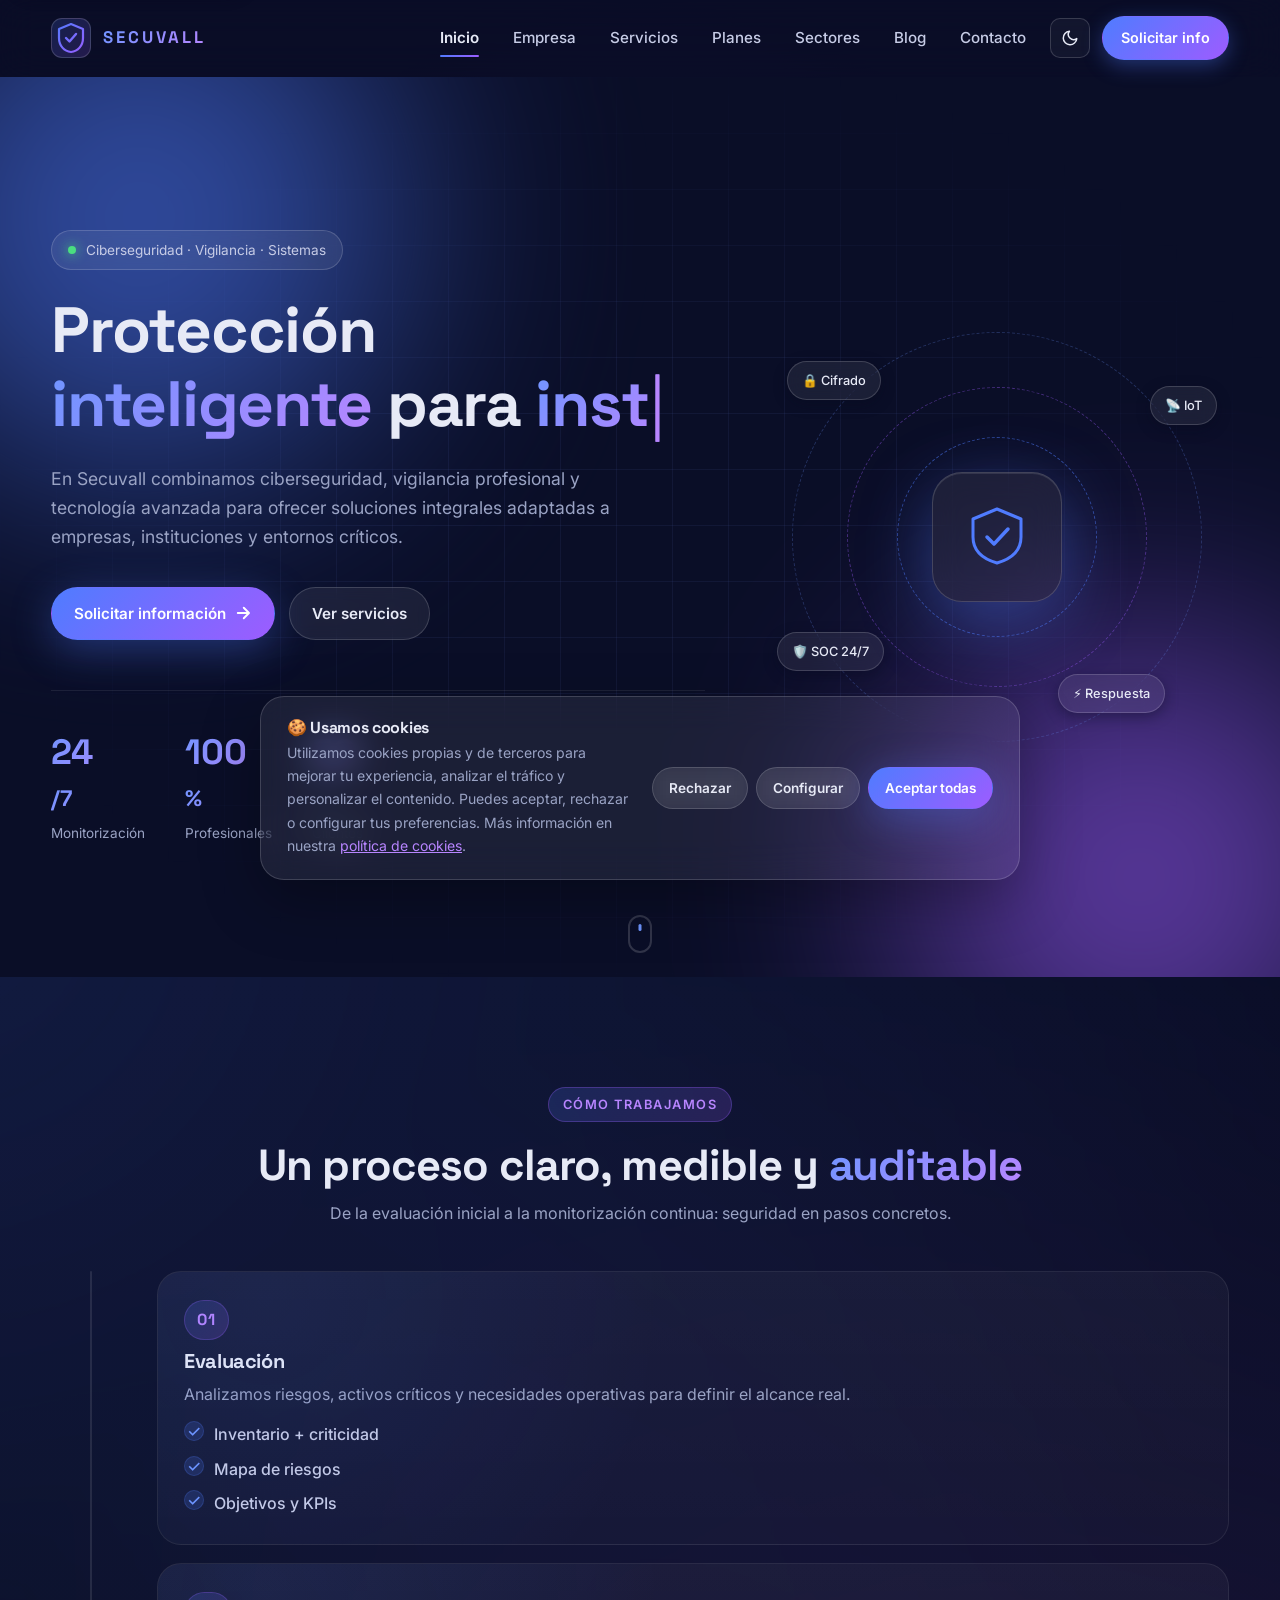
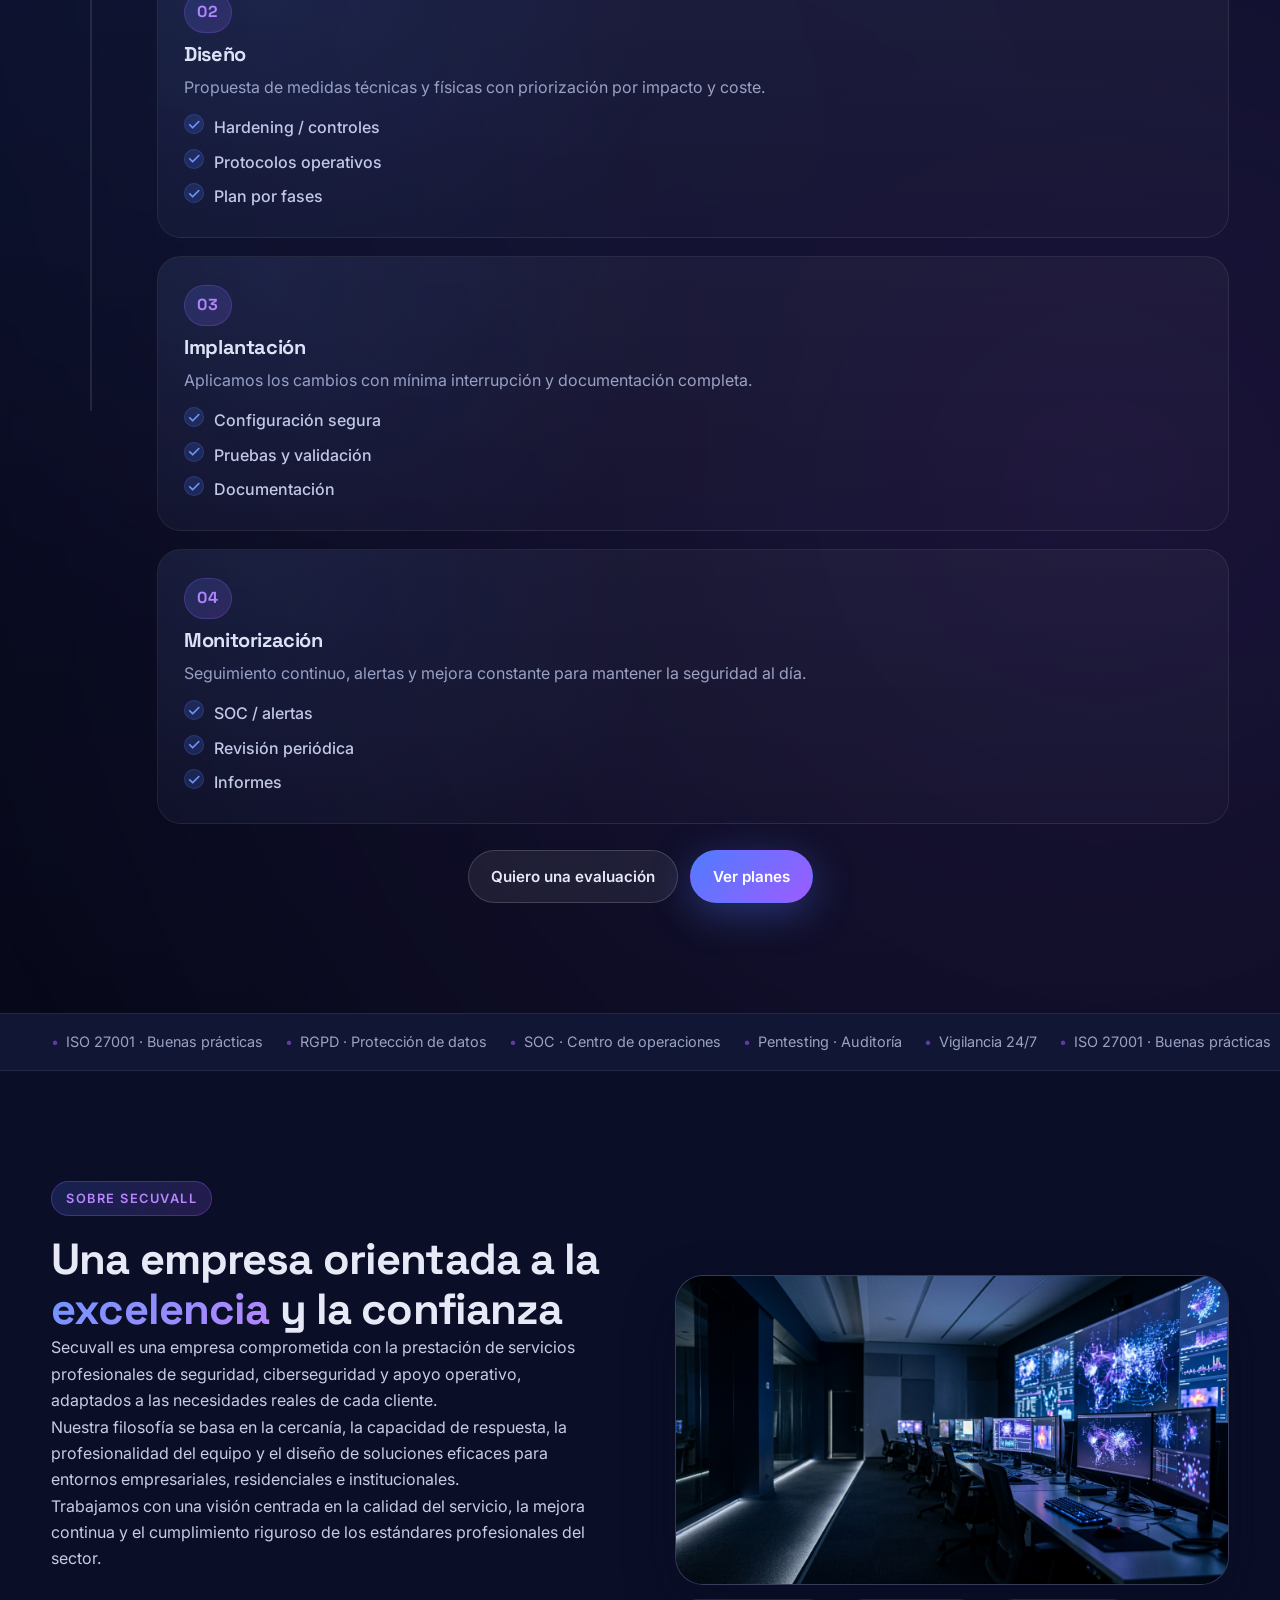
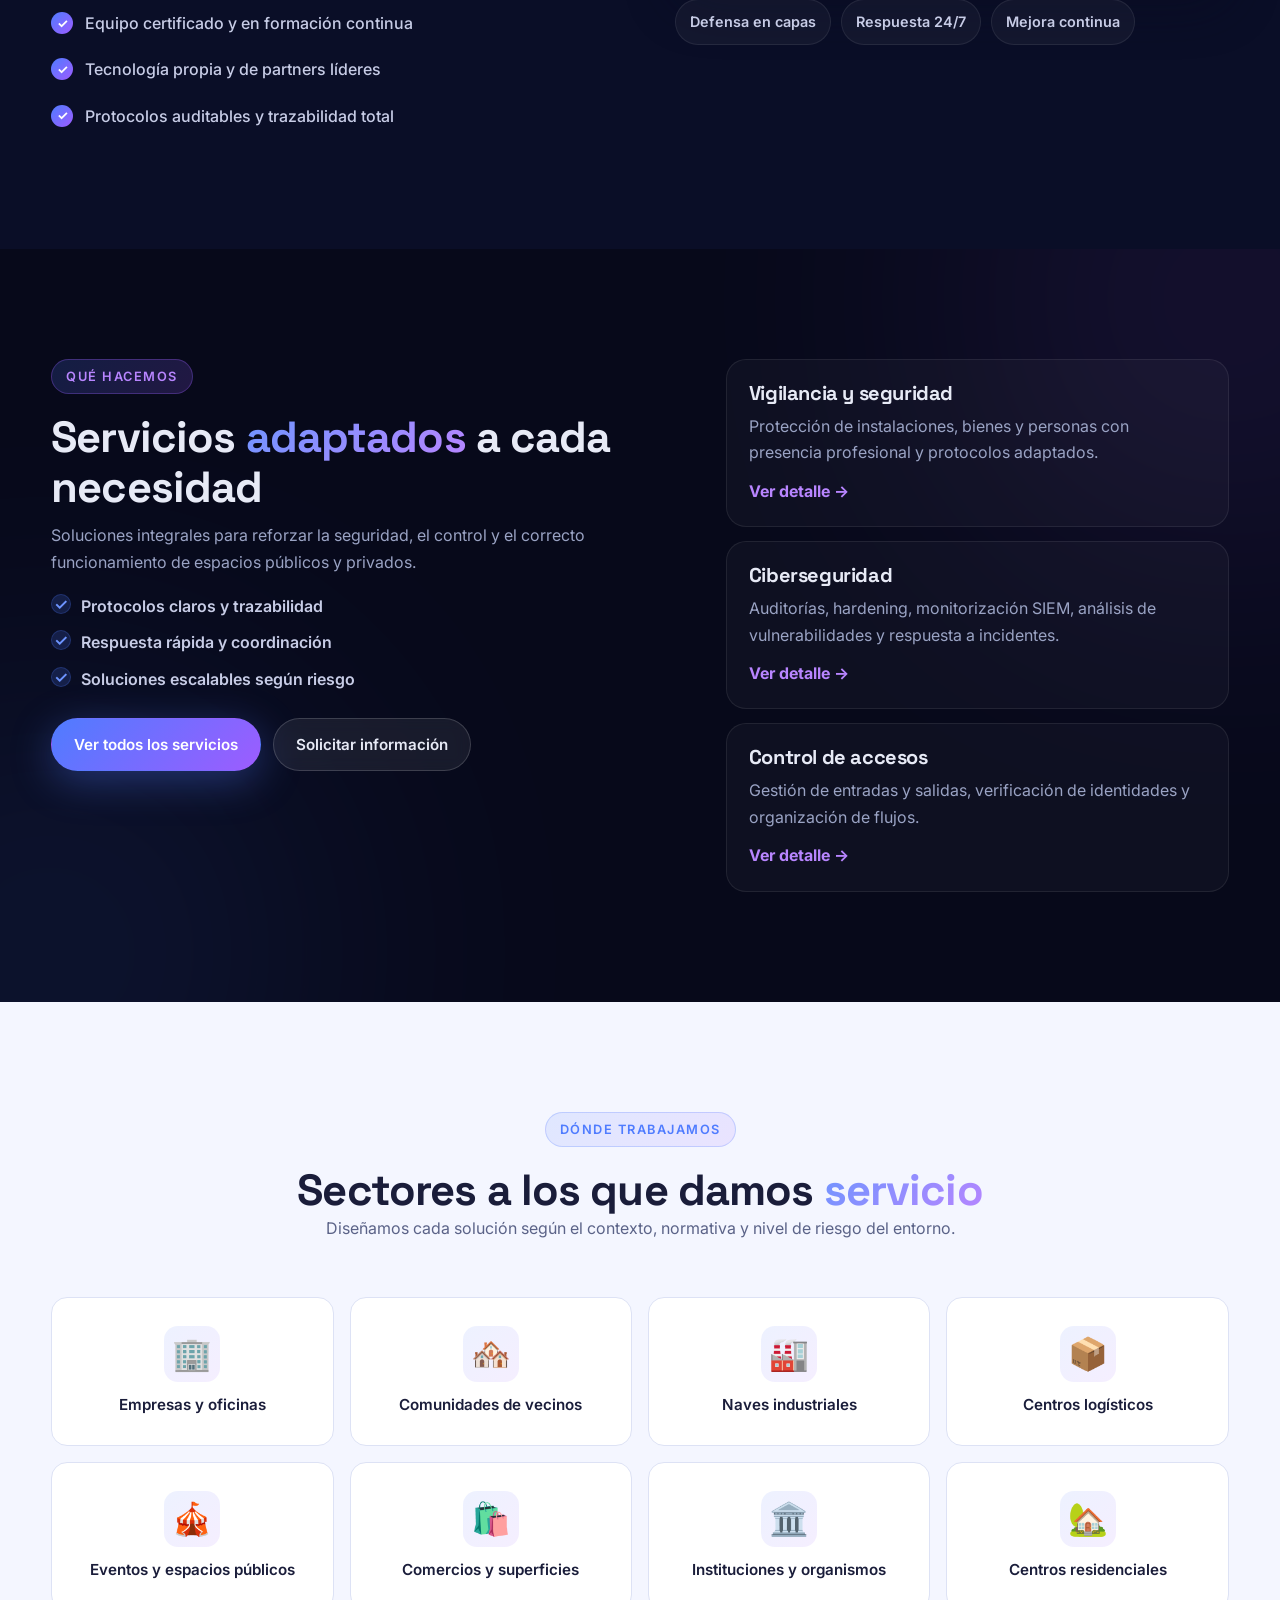
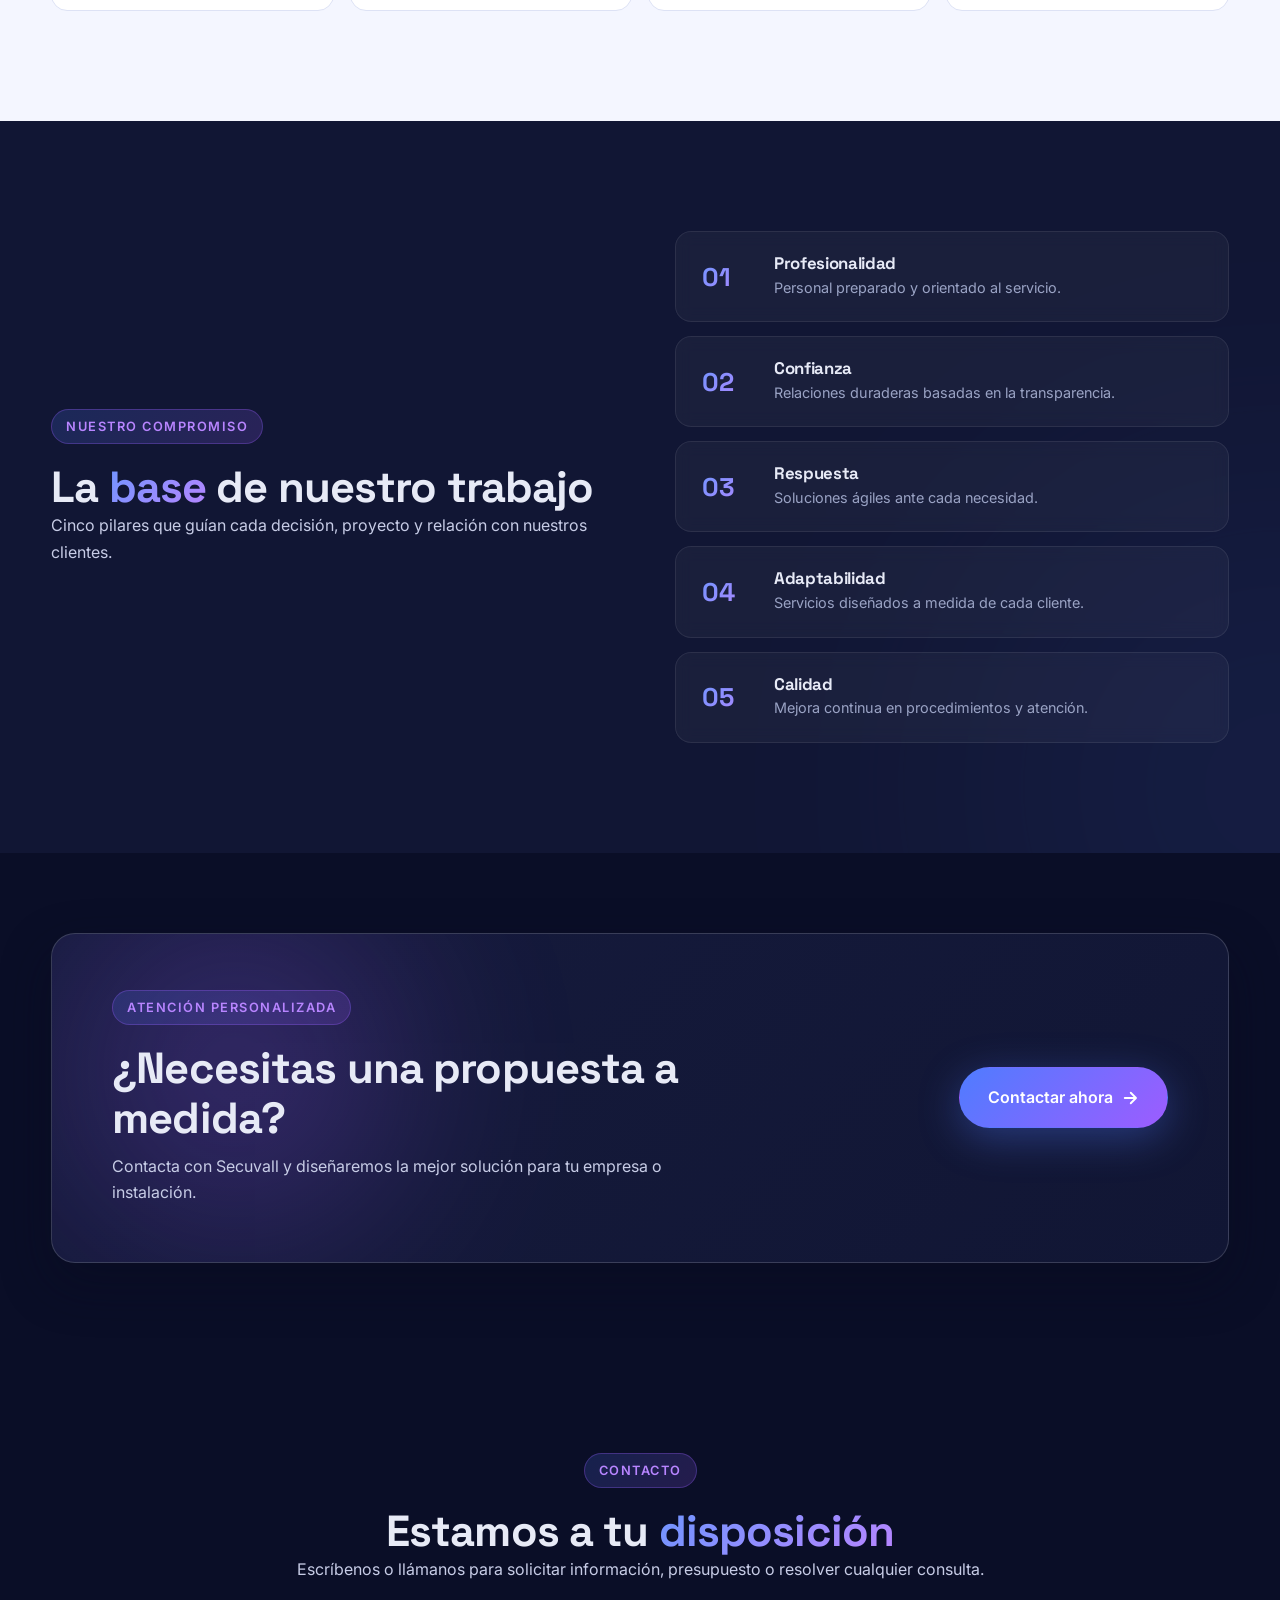
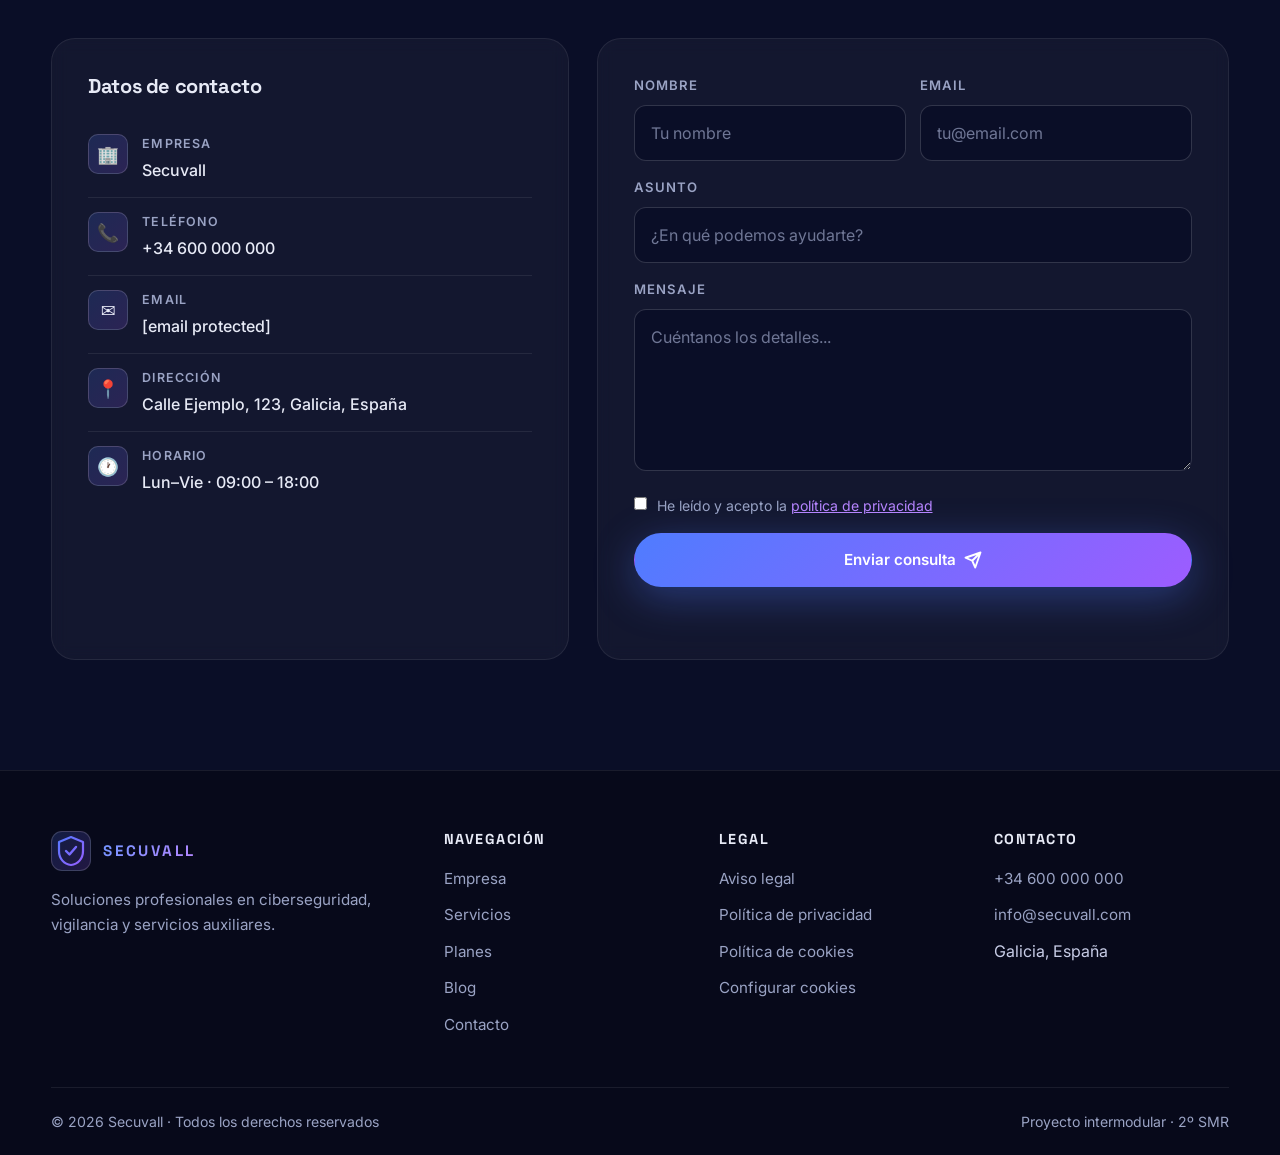
==== commit 7e9c991a: "big fix" ====
--- a/index.html
+++ b/index.html
@@ -1,36 +1,29 @@
 <!DOCTYPE html>
-<html lang="es" data-theme="dark">
+
+<html data-theme="dark" lang="es">
 <head>
-  <meta charset="UTF-8" />
-  <meta name="viewport" content="width=device-width, initial-scale=1.0" />
-
-  <meta name="description" content="Secuvall — Soluciones profesionales de ciberseguridad, vigilancia y servicios auxiliares. Protegemos personas, instalaciones y datos." />
-  <meta name="theme-color" content="#0a0e27" />
-  <meta name="color-scheme" content="dark light" />
-
-  <meta name="keywords" content="ciberseguridad, vigilancia, seguridad, control de accesos, monitorización" />
-  <meta name="author" content="Secuvall" />
-
-  <!-- Open Graph -->
-  <meta property="og:title" content="Secuvall | Ciberseguridad y Sistemas de Protección" />
-  <meta property="og:description" content="Soluciones profesionales de ciberseguridad, vigilancia y servicios auxiliares." />
-  <meta property="og:type" content="website" />
-  <meta property="og:url" content="https://rodriomat-source.github.io/secuvall-web/" />
-
-  <title>Secuvall | Ciberseguridad y Sistemas de Protección</title>
-
-  <link rel="icon" type="image/svg+xml" href="img/favicon.svg" />
-
-  <!-- Fuentes -->
-  <link rel="preconnect" href="https://fonts.googleapis.com">
-  <link rel="preconnect" href="https://fonts.gstatic.com" crossorigin>
-  <link href="https://fonts.googleapis.com/css2?family=Space+Grotesk:wght@400;500;600;700&family=Inter:wght@400;500;600&display=swap" rel="stylesheet">
-
-  <!-- Estilos -->
-  <link rel="stylesheet" href="css/style.css" />
-
-  <!-- Pre-aplicar tema antes de pintar para evitar flash -->
-  <script>
+<meta charset="utf-8"/>
+<meta content="width=device-width, initial-scale=1.0" name="viewport"/>
+<meta content="Secuvall — Soluciones profesionales de ciberseguridad, vigilancia y servicios auxiliares. Protegemos personas, instalaciones y datos." name="description"/>
+<meta content="#0a0e27" name="theme-color"/>
+<meta content="dark light" name="color-scheme"/>
+<meta content="ciberseguridad, vigilancia, seguridad, control de accesos, monitorización" name="keywords"/>
+<meta content="Secuvall" name="author"/>
+<!-- Open Graph -->
+<meta content="Secuvall | Ciberseguridad y Sistemas de Protección" property="og:title"/>
+<meta content="Soluciones profesionales de ciberseguridad, vigilancia y servicios auxiliares." property="og:description"/>
+<meta content="website" property="og:type"/>
+<meta content="https://rodriomat-source.github.io/secuvall-web/" property="og:url"/>
+<title>Secuvall | Ciberseguridad y Sistemas de Protección</title>
+<link href="img/favicon.svg" rel="icon" type="image/svg+xml"/>
+<!-- Fuentes -->
+<link href="https://fonts.googleapis.com" rel="preconnect"/>
+<link crossorigin="" href="https://fonts.gstatic.com" rel="preconnect"/>
+<link href="https://fonts.googleapis.com/css2?family=Space+Grotesk:wght@400;500;600;700&amp;family=Inter:wght@400;500;600&amp;display=swap" rel="stylesheet"/>
+<!-- Estilos -->
+<link href="css/style.css" rel="stylesheet"/>
+<!-- Pre-aplicar tema antes de pintar para evitar flash -->
+<script>
     (function(){
       try {
         var t = localStorage.getItem('secuvall-theme') || 'dark';
@@ -38,602 +31,379 @@
       } catch(e) {}
     })();
   </script>
-</head>
+  <link href="https://rodriomat-source.github.io/secuvall-web/" rel="canonical"/>
+  <meta content="https://rodriomat-source.github.io/secuvall-web/img/empresa-real.webp" property="og:image"/></head>
+<body>
+  <div data-component="site-header"></div>
 
-<body>
-
-  <!-- Glow global de fondo -->
-  <div class="cursor-glow" aria-hidden="true"></div>
-
-  <!-- ========== HEADER (NO CAMBIAR) ========== -->
-  <header class="topbar" id="topbar">
-    <div class="container topbar-content">
-      <a href="index.html" class="brand" aria-label="Secuvall — Inicio">
-        <span class="brand-mark" aria-hidden="true">
-          <svg viewBox="0 0 32 32" width="32" height="32" fill="none" xmlns="http://www.w3.org/2000/svg">
-            <defs>
-              <linearGradient id="lg1" x1="0" y1="0" x2="32" y2="32" gradientUnits="userSpaceOnUse">
-                <stop offset="0" stop-color="#4f7cff"/>
-                <stop offset="1" stop-color="#9d5cff"/>
-              </linearGradient>
-            </defs>
-            <path d="M16 2L4 7v9c0 7.5 5.1 13.5 12 14 6.9-.5 12-6.5 12-14V7L16 2z" stroke="url(#lg1)" stroke-width="2.2" stroke-linejoin="round"/>
-            <path d="M11 16l3.5 3.5L21 12" stroke="url(#lg1)" stroke-width="2.4" stroke-linecap="round" stroke-linejoin="round"/>
-          </svg>
-        </span>
-        <span class="brand-text">SECUVALL</span>
-      </a>
-
-      <nav class="nav" id="navMenu" aria-label="Navegación principal">
-        <a href="index.html#inicio" class="nav-link active">Inicio</a>
-        <a href="index.html#empresa" class="nav-link">Empresa</a>
-        <a href="index.html#servicios" class="nav-link">Servicios</a>
-        <a href="planes.html" class="nav-link">Planes</a>
-        <a href="index.html#sectores" class="nav-link">Sectores</a>
-        <a href="blog.html" class="nav-link">Blog</a>
-        <a href="index.html#contacto" class="nav-link">Contacto</a>
-
-        <button class="theme-toggle" id="themeToggle" aria-label="Cambiar tema" title="Cambiar tema">
-          <svg class="icon-sun" viewBox="0 0 24 24" fill="none" stroke="currentColor" stroke-width="2" stroke-linecap="round" stroke-linejoin="round"><circle cx="12" cy="12" r="4"/><path d="M12 2v2M12 20v2M4.93 4.93l1.41 1.41M17.66 17.66l1.41 1.41M2 12h2M20 12h2M4.93 19.07l1.41-1.41M17.66 6.34l1.41-1.41"/></svg>
-          <svg class="icon-moon" viewBox="0 0 24 24" fill="none" stroke="currentColor" stroke-width="2" stroke-linecap="round" stroke-linejoin="round"><path d="M21 12.79A9 9 0 1 1 11.21 3 7 7 0 0 0 21 12.79z"/></svg>
-        </button>
-
-        <a href="index.html#contacto" class="btn btn-nav">Solicitar info</a>
-      </nav>
-
-      <button class="nav-toggle" id="navToggle" aria-label="Abrir menú" aria-expanded="false" aria-controls="navMenu">
-        <span></span><span></span><span></span>
-      </button>
-    </div>
-  </header>
-
-  <!-- ========== HERO (NO CAMBIAR) ========== -->
-  <section class="hero" id="inicio">
-    <div class="hero-bg" aria-hidden="true">
-      <div class="grid-pattern"></div>
-      <div class="glow glow-1"></div>
-      <div class="glow glow-2"></div>
-    </div>
-
-    <div class="container hero-content">
-      <div class="hero-text">
-        <span class="badge">
-          <span class="badge-dot"></span>
+  <main id="main-content" tabindex="-1"><!-- Glow global de fondo --><!-- ========== HEADER (NO CAMBIAR) ========== --><!-- ========== HERO (NO CAMBIAR) ========== --><section class="hero" id="inicio">
+<div aria-hidden="true" class="hero-bg">
+<div class="grid-pattern"></div>
+<div class="glow glow-1"></div>
+<div class="glow glow-2"></div>
+</div>
+<div class="container hero-content">
+<div class="hero-text">
+<span class="badge">
+<span class="badge-dot"></span>
           Ciberseguridad · Vigilancia · Sistemas
         </span>
-        <h1>
+<h1>
           Protección <span class="gradient-text">inteligente</span> para
           <span class="typing-wrap">
-            <span class="typing" id="typing" aria-live="polite"></span><span class="typing-cursor" aria-hidden="true">|</span>
-          </span>
-        </h1>
-        <p class="hero-description">
+<span aria-hidden="true" class="typing" id="typing"></span><span aria-hidden="true" class="typing-cursor">|</span>
+</span><span class="sr-only">empresas, instituciones, datos, instalaciones y personas</span>
+</h1>
+<p class="hero-description">
           En Secuvall combinamos ciberseguridad, vigilancia profesional y tecnología avanzada para ofrecer soluciones integrales adaptadas a empresas, instituciones y entornos críticos.
         </p>
-        <div class="hero-actions">
-          <a href="#contacto" class="btn btn-primary">
+<div class="hero-actions">
+<a class="btn btn-primary" href="#contacto">
             Solicitar información
-            <svg width="18" height="18" viewBox="0 0 24 24" fill="none" stroke="currentColor" stroke-width="2.5" stroke-linecap="round" stroke-linejoin="round"><path d="M5 12h14M13 5l7 7-7 7"/></svg>
-          </a>
-          <a href="#servicios" class="btn btn-ghost">Ver servicios</a>
-        </div>
-
-        <div class="hero-stats">
-          <div class="stat">
-            <span class="stat-value" data-count="24">0</span><span class="stat-suffix">/7</span>
-            <span class="stat-label">Monitorización</span>
-          </div>
-          <div class="stat">
-            <span class="stat-value" data-count="100">0</span><span class="stat-suffix">%</span>
-            <span class="stat-label">Profesionales</span>
-          </div>
-          <div class="stat">
-            <span class="stat-value" data-count="50">0</span><span class="stat-suffix">+</span>
-            <span class="stat-label">Clientes</span>
-          </div>
-        </div>
-      </div>
-
-      <div class="hero-visual" aria-hidden="true">
-        <div class="orbit-card">
-          <div class="orbit-ring ring-1"></div>
-          <div class="orbit-ring ring-2"></div>
-          <div class="orbit-ring ring-3"></div>
-          <div class="orbit-core">
-            <svg viewBox="0 0 64 64" width="64" height="64" fill="none">
-              <defs>
-                <linearGradient id="lgCore" x1="0" y1="0" x2="64" y2="64">
-                  <stop offset="0" stop-color="#4f7cff"/>
-                  <stop offset="1" stop-color="#9d5cff"/>
-                </linearGradient>
-              </defs>
-              <path d="M32 4L8 14v18c0 14 10 22 24 26 14-4 24-12 24-26V14L32 4z" stroke="url(#lgCore)" stroke-width="3" stroke-linejoin="round"/>
-              <path d="M22 32l7 7 14-15" stroke="url(#lgCore)" stroke-width="3.5" stroke-linecap="round" stroke-linejoin="round"/>
-            </svg>
-          </div>
-          <span class="orbit-chip chip-1">🔒 Cifrado</span>
-          <span class="orbit-chip chip-2">📡 IoT</span>
-          <span class="orbit-chip chip-3">🛡️ SOC 24/7</span>
-          <span class="orbit-chip chip-4">⚡ Respuesta</span>
-        </div>
-      </div>
-    </div>
-
-    <div class="hero-scroll" aria-hidden="true">
-      <span></span>
-    </div>
-  </section>
-
-  <!-- ========== SCROLL ANIMATION / STEPS (NUEVA) ========== -->
-  <section class="scroll-steps" id="metodo">
-    <div class="container">
-      <div class="steps-heading reveal">
-        <span class="section-tag">Cómo trabajamos</span>
-        <h2>Un proceso claro, medible y <span class="gradient-text">auditable</span></h2>
-        <p>De la evaluación inicial a la monitorización continua: seguridad en pasos concretos.</p>
-      </div>
-
-      <div class="steps-layout">
-        <div class="steps-track" aria-hidden="true">
-          <div class="steps-line"></div>
-          <div class="steps-progress" id="stepsProgress"></div>
-        </div>
-
-        <div class="steps-cards" id="stepsCards">
-          <article class="step-card reveal" data-step>
-            <div class="step-num">01</div>
-            <h3>Evaluación</h3>
-            <p>Analizamos riesgos, activos críticos y necesidades operativas para definir el alcance real.</p>
-            <ul class="step-list">
-              <li>Inventario + criticidad</li>
-              <li>Mapa de riesgos</li>
-              <li>Objetivos y KPIs</li>
-            </ul>
-          </article>
-
-          <article class="step-card reveal" data-step>
-            <div class="step-num">02</div>
-            <h3>Diseño</h3>
-            <p>Propuesta de medidas técnicas y físicas con priorización por impacto y coste.</p>
-            <ul class="step-list">
-              <li>Hardening / controles</li>
-              <li>Protocolos operativos</li>
-              <li>Plan por fases</li>
-            </ul>
-          </article>
-
-          <article class="step-card reveal" data-step>
-            <div class="step-num">03</div>
-            <h3>Implantación</h3>
-            <p>Aplicamos los cambios con mínima interrupción y documentación completa.</p>
-            <ul class="step-list">
-              <li>Configuración segura</li>
-              <li>Pruebas y validación</li>
-              <li>Documentación</li>
-            </ul>
-          </article>
-
-          <article class="step-card reveal" data-step>
-            <div class="step-num">04</div>
-            <h3>Monitorización</h3>
-            <p>Seguimiento continuo, alertas y mejora constante para mantener la seguridad al día.</p>
-            <ul class="step-list">
-              <li>SOC / alertas</li>
-              <li>Revisión periódica</li>
-              <li>Informes</li>
-            </ul>
-          </article>
-        </div>
-      </div>
-
-      <div class="steps-cta reveal">
-        <a class="btn btn-ghost" href="#contacto">Quiero una evaluación</a>
-        <a class="btn btn-primary" href="planes.html">Ver planes</a>
-      </div>
-    </div>
-  </section>
-
-  <!-- ========== TRUST BAR (tuya) ========== -->
-  <section class="trust-bar trust-bar--marquee" aria-label="Estándares y áreas de actuación">
-    <div class="trust-bar-content container">
-      <div class="trust-bar-items" id="trustBarItems">
-        <span class="trust-bar-item">ISO 27001 · Buenas prácticas</span>
-        <span class="trust-bar-item">RGPD · Protección de datos</span>
-        <span class="trust-bar-item">SOC · Centro de operaciones</span>
-        <span class="trust-bar-item">Pentesting · Auditoría</span>
-        <span class="trust-bar-item">Vigilancia 24/7</span>
-
-        <span class="trust-bar-item">ISO 27001 · Buenas prácticas</span>
-        <span class="trust-bar-item">RGPD · Protección de datos</span>
-        <span class="trust-bar-item">SOC · Centro de operaciones</span>
-        <span class="trust-bar-item">Pentesting · Auditoría</span>
-        <span class="trust-bar-item">Vigilancia 24/7</span>
-      </div>
-    </div>
-  </section>
-
-  <!-- ========== EMPRESA (MEJORADA CON IMAGEN REALISTA + PÍLDORAS) ========== -->
-  <section class="section" id="empresa">
-    <div class="container grid-2">
-      <div class="text-block reveal">
-        <span class="section-tag">Sobre Secuvall</span>
-        <h2>Una empresa orientada a la <span class="gradient-text">excelencia</span> y la confianza</h2>
-        <p>
+            <svg fill="none" height="18" stroke="currentColor" stroke-linecap="round" stroke-linejoin="round" stroke-width="2.5" viewbox="0 0 24 24" width="18"><path d="M5 12h14M13 5l7 7-7 7"></path></svg>
+</a>
+<a class="btn btn-ghost" href="#servicios">Ver servicios</a>
+</div>
+<div class="hero-stats">
+<div class="stat">
+<span class="stat-value" data-count="24">0</span><span class="stat-suffix">/7</span>
+<span class="stat-label">Monitorización</span>
+</div>
+<div class="stat">
+<span class="stat-value" data-count="100">0</span><span class="stat-suffix">%</span>
+<span class="stat-label">Profesionales</span>
+</div>
+<div class="stat">
+<span class="stat-value" data-count="50">0</span><span class="stat-suffix">+</span>
+<span class="stat-label">Clientes</span>
+</div>
+</div>
+</div>
+<div aria-hidden="true" class="hero-visual">
+<div class="orbit-card">
+<div class="orbit-ring ring-1"></div>
+<div class="orbit-ring ring-2"></div>
+<div class="orbit-ring ring-3"></div>
+<div class="orbit-core">
+<svg fill="none" height="64" viewbox="0 0 64 64" width="64">
+<defs>
+<lineargradient id="lgCore" x1="0" x2="64" y1="0" y2="64">
+<stop offset="0" stop-color="#4f7cff"></stop>
+<stop offset="1" stop-color="#9d5cff"></stop>
+</lineargradient>
+</defs>
+<path d="M32 4L8 14v18c0 14 10 22 24 26 14-4 24-12 24-26V14L32 4z" stroke="url(#lgCore)" stroke-linejoin="round" stroke-width="3"></path>
+<path d="M22 32l7 7 14-15" stroke="url(#lgCore)" stroke-linecap="round" stroke-linejoin="round" stroke-width="3.5"></path>
+</svg>
+</div>
+<span class="orbit-chip chip-1">🔒 Cifrado</span>
+<span class="orbit-chip chip-2">📡 IoT</span>
+<span class="orbit-chip chip-3">🛡️ SOC 24/7</span>
+<span class="orbit-chip chip-4">⚡ Respuesta</span>
+</div>
+</div>
+</div>
+<div aria-hidden="true" class="hero-scroll">
+<span></span>
+</div>
+</section><!-- ========== SCROLL ANIMATION / STEPS (NUEVA) ========== --><section class="scroll-steps" id="metodo">
+<div class="container">
+<div class="steps-heading reveal">
+<span class="section-tag">Cómo trabajamos</span>
+<h2>Un proceso claro, medible y <span class="gradient-text">auditable</span></h2>
+<p>De la evaluación inicial a la monitorización continua: seguridad en pasos concretos.</p>
+</div>
+<div class="steps-layout">
+<div aria-hidden="true" class="steps-track">
+<div class="steps-line"></div>
+<div class="steps-progress" id="stepsProgress"></div>
+</div>
+<div class="steps-cards" id="stepsCards">
+<article class="step-card reveal" data-step="">
+<div class="step-num">01</div>
+<h3>Evaluación</h3>
+<p>Analizamos riesgos, activos críticos y necesidades operativas para definir el alcance real.</p>
+<ul class="step-list">
+<li>Inventario + criticidad</li>
+<li>Mapa de riesgos</li>
+<li>Objetivos y KPIs</li>
+</ul>
+</article>
+<article class="step-card reveal" data-step="">
+<div class="step-num">02</div>
+<h3>Diseño</h3>
+<p>Propuesta de medidas técnicas y físicas con priorización por impacto y coste.</p>
+<ul class="step-list">
+<li>Hardening / controles</li>
+<li>Protocolos operativos</li>
+<li>Plan por fases</li>
+</ul>
+</article>
+<article class="step-card reveal" data-step="">
+<div class="step-num">03</div>
+<h3>Implantación</h3>
+<p>Aplicamos los cambios con mínima interrupción y documentación completa.</p>
+<ul class="step-list">
+<li>Configuración segura</li>
+<li>Pruebas y validación</li>
+<li>Documentación</li>
+</ul>
+</article>
+<article class="step-card reveal" data-step="">
+<div class="step-num">04</div>
+<h3>Monitorización</h3>
+<p>Seguimiento continuo, alertas y mejora constante para mantener la seguridad al día.</p>
+<ul class="step-list">
+<li>SOC / alertas</li>
+<li>Revisión periódica</li>
+<li>Informes</li>
+</ul>
+</article>
+</div>
+</div>
+<div class="steps-cta reveal">
+<a class="btn btn-ghost" href="#contacto">Quiero una evaluación</a>
+<a class="btn btn-primary" href="planes.html">Ver planes</a>
+</div>
+</div>
+</section><!-- ========== TRUST BAR (tuya) ========== --><section aria-label="Estándares y áreas de actuación" class="trust-bar trust-bar--marquee">
+<div class="trust-bar-content container">
+<div class="trust-bar-items" id="trustBarItems">
+<span class="trust-bar-item">ISO 27001 · Buenas prácticas</span>
+<span class="trust-bar-item">RGPD · Protección de datos</span>
+<span class="trust-bar-item">SOC · Centro de operaciones</span>
+<span class="trust-bar-item">Pentesting · Auditoría</span>
+<span class="trust-bar-item">Vigilancia 24/7</span>
+<span class="trust-bar-item">ISO 27001 · Buenas prácticas</span>
+<span class="trust-bar-item">RGPD · Protección de datos</span>
+<span class="trust-bar-item">SOC · Centro de operaciones</span>
+<span class="trust-bar-item">Pentesting · Auditoría</span>
+<span class="trust-bar-item">Vigilancia 24/7</span>
+</div>
+</div>
+</section><!-- ========== EMPRESA (MEJORADA CON IMAGEN REALISTA + PÍLDORAS) ========== --><section class="section" id="empresa">
+<div class="container grid-2">
+<div class="text-block reveal">
+<span class="section-tag">Sobre Secuvall</span>
+<h2>Una empresa orientada a la <span class="gradient-text">excelencia</span> y la confianza</h2>
+<p>
           Secuvall es una empresa comprometida con la prestación de servicios profesionales de seguridad, ciberseguridad y apoyo operativo, adaptados a las necesidades reales de cada cliente.
         </p>
-        <p>
+<p>
           Nuestra filosofía se basa en la cercanía, la capacidad de respuesta, la profesionalidad del equipo y el diseño de soluciones eficaces para entornos empresariales, residenciales e institucionales.
         </p>
-        <p>
+<p>
           Trabajamos con una visión centrada en la calidad del servicio, la mejora continua y el cumplimiento riguroso de los estándares profesionales del sector.
         </p>
-
-        <ul class="check-list">
-          <li>Equipo certificado y en formación continua</li>
-          <li>Tecnología propia y de partners líderes</li>
-          <li>Protocolos auditables y trazabilidad total</li>
-        </ul>
-      </div>
-
-      <div class="empresa-visual reveal">
-        <figure class="empresa-figure">
-          <!-- Recurso a añadir: img/empresa-real.webp (realista, 16:9) -->
-          <img
-            src="img/empresa-real.webp"
-            alt="Sala de control moderna con monitores y visualización de red, representando ciberseguridad"
-            loading="lazy"
-            width="1200"
-            height="675"
-          />
-        </figure>
-
-        <div class="empresa-highlights">
-          <div class="empresa-pill">Defensa en capas</div>
-          <div class="empresa-pill">Respuesta 24/7</div>
-          <div class="empresa-pill">Mejora continua</div>
-        </div>
-      </div>
-    </div>
-  </section>
-
-  <!-- ========== SERVICIOS (3 DESTACADOS, DISPOSICIÓN MÁS NATURAL) ========== -->
-  <section class="section section-dark" id="servicios">
-    <div class="container services-split">
-      <div class="services-intro reveal">
-        <span class="section-tag light">Qué hacemos</span>
-        <h2>Servicios <span class="gradient-text">adaptados</span> a cada necesidad</h2>
-        <p>
+<ul class="check-list">
+<li>Equipo certificado y en formación continua</li>
+<li>Tecnología propia y de partners líderes</li>
+<li>Protocolos auditables y trazabilidad total</li>
+</ul>
+</div>
+<div class="empresa-visual reveal">
+<figure class="empresa-figure">
+<!-- Recurso a añadir: img/empresa-real.webp (realista, 16:9) -->
+<img alt="Sala de control moderna con monitores y visualización de red, representando ciberseguridad" height="675" loading="lazy" src="img/empresa-real.webp" width="1200"/>
+</figure>
+<div class="empresa-highlights">
+<div class="empresa-pill">Defensa en capas</div>
+<div class="empresa-pill">Respuesta 24/7</div>
+<div class="empresa-pill">Mejora continua</div>
+</div>
+</div>
+</div>
+</section><!-- ========== SERVICIOS (3 DESTACADOS, DISPOSICIÓN MÁS NATURAL) ========== --><section class="section section-dark" id="servicios">
+<div class="container services-split">
+<div class="services-intro reveal">
+<span class="section-tag light">Qué hacemos</span>
+<h2>Servicios <span class="gradient-text">adaptados</span> a cada necesidad</h2>
+<p>
           Soluciones integrales para reforzar la seguridad, el control y el correcto funcionamiento
           de espacios públicos y privados.
         </p>
+<ul class="services-bullets">
+<li>Protocolos claros y trazabilidad</li>
+<li>Respuesta rápida y coordinación</li>
+<li>Soluciones escalables según riesgo</li>
+</ul>
+<div class="services-actions">
+<a class="btn btn-primary" href="servicios.html">Ver todos los servicios</a>
+<a class="btn btn-ghost" href="#contacto">Solicitar información</a>
+</div>
+</div>
+<div class="services-featured">
+<article class="service-feature reveal">
+<h3>Vigilancia y seguridad</h3>
+<p>Protección de instalaciones, bienes y personas con presencia profesional y protocolos adaptados.</p>
+<a class="service-feature-link" href="servicios.html#vigilancia">Ver detalle →</a>
+</article>
+<article class="service-feature reveal">
+<h3>Ciberseguridad</h3>
+<p>Auditorías, hardening, monitorización SIEM, análisis de vulnerabilidades y respuesta a incidentes.</p>
+<a class="service-feature-link" href="servicios.html#ciberseguridad">Ver detalle →</a>
+</article>
+<article class="service-feature reveal">
+<h3>Control de accesos</h3>
+<p>Gestión de entradas y salidas, verificación de identidades y organización de flujos.</p>
+<a class="service-feature-link" href="servicios.html#accesos">Ver detalle →</a>
+</article>
+</div>
+</div>
+</section><!-- ========== SECTORES (IGUAL) ========== --><section class="section section-light" id="sectores">
+<div class="container">
+<div class="section-heading center reveal">
+<span class="section-tag">Dónde trabajamos</span>
+<h2>Sectores a los que damos <span class="gradient-text">servicio</span></h2>
+<p>Diseñamos cada solución según el contexto, normativa y nivel de riesgo del entorno.</p>
+</div>
+<div class="sectors-grid">
+<div class="sector-item reveal"><span class="sector-icon">🏢</span>Empresas y oficinas</div>
+<div class="sector-item reveal"><span class="sector-icon">🏘️</span>Comunidades de vecinos</div>
+<div class="sector-item reveal"><span class="sector-icon">🏭</span>Naves industriales</div>
+<div class="sector-item reveal"><span class="sector-icon">📦</span>Centros logísticos</div>
+<div class="sector-item reveal"><span class="sector-icon">🎪</span>Eventos y espacios públicos</div>
+<div class="sector-item reveal"><span class="sector-icon">🛍️</span>Comercios y superficies</div>
+<div class="sector-item reveal"><span class="sector-icon">🏛️</span>Instituciones y organismos</div>
+<div class="sector-item reveal"><span class="sector-icon">🏡</span>Centros residenciales</div>
+</div>
+</div>
+</section><!-- ========== VALORES (IGUAL) ========== --><section class="section values-section" id="valores">
+<div class="container grid-2">
+<div class="text-block reveal">
+<span class="section-tag">Nuestro compromiso</span>
+<h2>La <span class="gradient-text">base</span> de nuestro trabajo</h2>
+<p>Cinco pilares que guían cada decisión, proyecto y relación con nuestros clientes.</p>
+</div>
+<div class="values-grid reveal">
+<div class="value-item">
+<div class="value-num">01</div>
+<div>
+<h4>Profesionalidad</h4>
+<p>Personal preparado y orientado al servicio.</p>
+</div>
+</div>
+<div class="value-item">
+<div class="value-num">02</div>
+<div>
+<h4>Confianza</h4>
+<p>Relaciones duraderas basadas en la transparencia.</p>
+</div>
+</div>
+<div class="value-item">
+<div class="value-num">03</div>
+<div>
+<h4>Respuesta</h4>
+<p>Soluciones ágiles ante cada necesidad.</p>
+</div>
+</div>
+<div class="value-item">
+<div class="value-num">04</div>
+<div>
+<h4>Adaptabilidad</h4>
+<p>Servicios diseñados a medida de cada cliente.</p>
+</div>
+</div>
+<div class="value-item">
+<div class="value-num">05</div>
+<div>
+<h4>Calidad</h4>
+<p>Mejora continua en procedimientos y atención.</p>
+</div>
+</div>
+</div>
+</div>
+</section><!-- ========== CTA (IGUAL) ========== --><section class="cta-section">
+<div class="container">
+<div class="cta-box reveal">
+<div aria-hidden="true" class="cta-glow"></div>
+<div class="cta-text">
+<span class="section-tag light">Atención personalizada</span>
+<h2>¿Necesitas una propuesta a medida?</h2>
+<p>Contacta con Secuvall y diseñaremos la mejor solución para tu empresa o instalación.</p>
+</div>
+<a class="btn btn-primary btn-lg" href="#contacto">
+          Contactar ahora
+          <svg fill="none" height="18" stroke="currentColor" stroke-linecap="round" stroke-linejoin="round" stroke-width="2.5" viewbox="0 0 24 24" width="18"><path d="M5 12h14M13 5l7 7-7 7"></path></svg>
+</a>
+</div>
+</div>
+</section><!-- ========== CONTACTO (IGUAL) ========== --><section class="section" id="contacto">
+<div class="container">
+<div class="section-heading center reveal">
+<span class="section-tag">Contacto</span>
+<h2>Estamos a tu <span class="gradient-text">disposición</span></h2>
+<p>Escríbenos o llámanos para solicitar información, presupuesto o resolver cualquier consulta.</p>
+</div>
+<div class="contact-grid">
+<div class="contact-card reveal">
+<h3>Datos de contacto</h3>
+<ul class="contact-list">
+<li>
+<span class="ci">🏢</span>
+<div><strong>Empresa</strong><span>Secuvall</span></div>
+</li>
+<li>
+<span class="ci">📞</span>
+<div><strong>Teléfono</strong><a href="tel:+34600000000">+34 600 000 000</a></div>
+</li>
+<li>
+<span class="ci">✉️</span>
+<div><strong>Email</strong><a href="/cdn-cgi/l/email-protection#573e393138172432342221363b3b7934383a"><span class="__cf_email__" data-cfemail="eb82858d84ab988e889e9d8a8787c5888486">[email&#160;protected]</span></a></div>
+</li>
+<li>
+<span class="ci">📍</span>
+<div><strong>Dirección</strong><span>Calle Ejemplo, 123, Galicia, España</span></div>
+</li>
+<li>
+<span class="ci">🕐</span>
+<div><strong>Horario</strong><span>Lun–Vie · 09:00 – 18:00</span></div>
+</li>
+</ul>
+</div>
+<form action="https://api.web3forms.com/submit" class="contact-form reveal" id="contactForm" method="POST" novalidate="">
+<input name="access_key" type="hidden" value="REEMPLAZA-CON-TU-ACCESS-KEY"/>
+<input name="subject" type="hidden" value="Nuevo mensaje desde Secuvall"/>
+<input name="from_name" type="hidden" value="Secuvall Web"/>
+<input autocomplete="off" name="botcheck" style="display:none" tabindex="-1" type="checkbox"/>
+<div class="form-row">
+<div class="field">
+<label for="nombre">Nombre</label>
+<input id="nombre" name="nombre" placeholder="Tu nombre" required="" type="text">
+</input></div>
+<div class="field">
+<label for="email">Email</label>
+<input id="email" name="email" placeholder="tu@email.com" required="" type="email">
+</input></div>
+</div>
+<div class="field">
+<label for="asunto">Asunto</label>
+<input id="asunto" name="asunto" placeholder="¿En qué podemos ayudarte?" required="" type="text">
+</input></div>
+<div class="field">
+<label for="mensaje">Mensaje</label>
+<textarea id="mensaje" name="mensaje" placeholder="Cuéntanos los detalles..." required="" rows="5"></textarea>
+</div>
+<label class="checkbox-field">
+<input id="rgpd" name="rgpd" required="" type="checkbox"/>
+<span>He leído y acepto la <a href="politica-privacidad.html" rel="noopener" target="_blank">política de privacidad</a></span>
+</label>
+<button class="btn btn-primary btn-block" type="submit">
+<span class="btn-label">Enviar consulta</span>
+<svg fill="none" height="18" stroke="currentColor" stroke-linecap="round" stroke-linejoin="round" stroke-width="2.5" viewbox="0 0 24 24" width="18"><path d="M22 2L11 13M22 2l-7 20-4-9-9-4 20-7z"></path></svg>
+</button>
+<p aria-live="polite" class="form-status" id="formStatus" role="status"></p>
+</form>
+</div>
+</div>
+</section><!-- ========== FOOTER ========== --><!-- ========== BANNER COOKIES ========== --><!-- Modal configuración cookies --><!-- Botón "volver arriba" --></main>
 
-        <ul class="services-bullets">
-          <li>Protocolos claros y trazabilidad</li>
-          <li>Respuesta rápida y coordinación</li>
-          <li>Soluciones escalables según riesgo</li>
-        </ul>
+  <div data-component="site-footer"></div>
 
-        <div class="services-actions">
-          <a href="servicios.html" class="btn btn-primary">Ver todos los servicios</a>
-          <a href="#contacto" class="btn btn-ghost">Solicitar información</a>
-        </div>
-      </div>
+  <div data-component="cookie-consent"></div>
 
-      <div class="services-featured">
-        <article class="service-feature reveal">
-          <h3>Vigilancia y seguridad</h3>
-          <p>Protección de instalaciones, bienes y personas con presencia profesional y protocolos adaptados.</p>
-          <a href="servicios.html#vigilancia" class="service-feature-link">Ver detalle →</a>
-        </article>
-
-        <article class="service-feature reveal">
-          <h3>Ciberseguridad</h3>
-          <p>Auditorías, hardening, monitorización SIEM, análisis de vulnerabilidades y respuesta a incidentes.</p>
-          <a href="servicios.html#ciberseguridad" class="service-feature-link">Ver detalle →</a>
-        </article>
-
-        <article class="service-feature reveal">
-          <h3>Control de accesos</h3>
-          <p>Gestión de entradas y salidas, verificación de identidades y organización de flujos.</p>
-          <a href="servicios.html#accesos" class="service-feature-link">Ver detalle →</a>
-        </article>
-      </div>
-    </div>
-  </section>
-
-  <!-- ========== SECTORES (IGUAL) ========== -->
-  <section class="section section-light" id="sectores">
-    <div class="container">
-      <div class="section-heading center reveal">
-        <span class="section-tag">Dónde trabajamos</span>
-        <h2>Sectores a los que damos <span class="gradient-text">servicio</span></h2>
-        <p>Diseñamos cada solución según el contexto, normativa y nivel de riesgo del entorno.</p>
-      </div>
-
-      <div class="sectors-grid">
-        <div class="sector-item reveal"><span class="sector-icon">🏢</span>Empresas y oficinas</div>
-        <div class="sector-item reveal"><span class="sector-icon">🏘️</span>Comunidades de vecinos</div>
-        <div class="sector-item reveal"><span class="sector-icon">🏭</span>Naves industriales</div>
-        <div class="sector-item reveal"><span class="sector-icon">📦</span>Centros logísticos</div>
-        <div class="sector-item reveal"><span class="sector-icon">🎪</span>Eventos y espacios públicos</div>
-        <div class="sector-item reveal"><span class="sector-icon">🛍️</span>Comercios y superficies</div>
-        <div class="sector-item reveal"><span class="sector-icon">🏛️</span>Instituciones y organismos</div>
-        <div class="sector-item reveal"><span class="sector-icon">🏡</span>Centros residenciales</div>
-      </div>
-    </div>
-  </section>
-
-  <!-- ========== VALORES (IGUAL) ========== -->
-  <section class="section values-section" id="valores">
-    <div class="container grid-2">
-      <div class="text-block reveal">
-        <span class="section-tag">Nuestro compromiso</span>
-        <h2>La <span class="gradient-text">base</span> de nuestro trabajo</h2>
-        <p>Cinco pilares que guían cada decisión, proyecto y relación con nuestros clientes.</p>
-      </div>
-
-      <div class="values-grid reveal">
-        <div class="value-item">
-          <div class="value-num">01</div>
-          <div>
-            <h4>Profesionalidad</h4>
-            <p>Personal preparado y orientado al servicio.</p>
-          </div>
-        </div>
-        <div class="value-item">
-          <div class="value-num">02</div>
-          <div>
-            <h4>Confianza</h4>
-            <p>Relaciones duraderas basadas en la transparencia.</p>
-          </div>
-        </div>
-        <div class="value-item">
-          <div class="value-num">03</div>
-          <div>
-            <h4>Respuesta</h4>
-            <p>Soluciones ágiles ante cada necesidad.</p>
-          </div>
-        </div>
-        <div class="value-item">
-          <div class="value-num">04</div>
-          <div>
-            <h4>Adaptabilidad</h4>
-            <p>Servicios diseñados a medida de cada cliente.</p>
-          </div>
-        </div>
-        <div class="value-item">
-          <div class="value-num">05</div>
-          <div>
-            <h4>Calidad</h4>
-            <p>Mejora continua en procedimientos y atención.</p>
-          </div>
-        </div>
-      </div>
-    </div>
-  </section>
-
-  <!-- ========== CTA (IGUAL) ========== -->
-  <section class="cta-section">
-    <div class="container">
-      <div class="cta-box reveal">
-        <div class="cta-glow" aria-hidden="true"></div>
-        <div class="cta-text">
-          <span class="section-tag light">Atención personalizada</span>
-          <h2>¿Necesitas una propuesta a medida?</h2>
-          <p>Contacta con Secuvall y diseñaremos la mejor solución para tu empresa o instalación.</p>
-        </div>
-        <a href="#contacto" class="btn btn-primary btn-lg">
-          Contactar ahora
-          <svg width="18" height="18" viewBox="0 0 24 24" fill="none" stroke="currentColor" stroke-width="2.5" stroke-linecap="round" stroke-linejoin="round"><path d="M5 12h14M13 5l7 7-7 7"/></svg>
-        </a>
-      </div>
-    </div>
-  </section>
-
-  <!-- ========== CONTACTO (IGUAL) ========== -->
-  <section class="section" id="contacto">
-    <div class="container">
-      <div class="section-heading center reveal">
-        <span class="section-tag">Contacto</span>
-        <h2>Estamos a tu <span class="gradient-text">disposición</span></h2>
-        <p>Escríbenos o llámanos para solicitar información, presupuesto o resolver cualquier consulta.</p>
-      </div>
-
-      <div class="contact-grid">
-        <div class="contact-card reveal">
-          <h3>Datos de contacto</h3>
-          <ul class="contact-list">
-            <li>
-              <span class="ci">🏢</span>
-              <div><strong>Empresa</strong><span>Secuvall</span></div>
-            </li>
-            <li>
-              <span class="ci">📞</span>
-              <div><strong>Teléfono</strong><a href="tel:+34600000000">+34 600 000 000</a></div>
-            </li>
-            <li>
-              <span class="ci">✉️</span>
-              <div><strong>Email</strong><a href="mailto:info@secuvall.com">info@secuvall.com</a></div>
-            </li>
-            <li>
-              <span class="ci">📍</span>
-              <div><strong>Dirección</strong><span>Calle Ejemplo, 123, Galicia, España</span></div>
-            </li>
-            <li>
-              <span class="ci">🕐</span>
-              <div><strong>Horario</strong><span>Lun–Vie · 09:00 – 18:00</span></div>
-            </li>
-          </ul>
-        </div>
-
-        <form class="contact-form reveal" id="contactForm" novalidate
-              action="https://api.web3forms.com/submit" method="POST">
-          <input type="hidden" name="access_key" value="REEMPLAZA-CON-TU-ACCESS-KEY">
-          <input type="hidden" name="subject" value="Nuevo mensaje desde Secuvall">
-          <input type="hidden" name="from_name" value="Secuvall Web">
-          <input type="checkbox" name="botcheck" style="display:none" tabindex="-1" autocomplete="off">
-
-          <div class="form-row">
-            <div class="field">
-              <label for="nombre">Nombre</label>
-              <input type="text" id="nombre" name="nombre" placeholder="Tu nombre" required />
-            </div>
-            <div class="field">
-              <label for="email">Email</label>
-              <input type="email" id="email" name="email" placeholder="tu@email.com" required />
-            </div>
-          </div>
-          <div class="field">
-            <label for="asunto">Asunto</label>
-            <input type="text" id="asunto" name="asunto" placeholder="¿En qué podemos ayudarte?" required />
-          </div>
-          <div class="field">
-            <label for="mensaje">Mensaje</label>
-            <textarea id="mensaje" name="mensaje" rows="5" placeholder="Cuéntanos los detalles..." required></textarea>
-          </div>
-          <label class="checkbox-field">
-            <input type="checkbox" name="rgpd" id="rgpd" required>
-            <span>He leído y acepto la <a href="politica-privacidad.html" target="_blank" rel="noopener">política de privacidad</a></span>
-          </label>
-          <button type="submit" class="btn btn-primary btn-block">
-            <span class="btn-label">Enviar consulta</span>
-            <svg width="18" height="18" viewBox="0 0 24 24" fill="none" stroke="currentColor" stroke-width="2.5" stroke-linecap="round" stroke-linejoin="round"><path d="M22 2L11 13M22 2l-7 20-4-9-9-4 20-7z"/></svg>
-          </button>
-          <p class="form-status" id="formStatus" role="status" aria-live="polite"></p>
-        </form>
-      </div>
-    </div>
-  </section>
-
-  <!-- ========== FOOTER ========== -->
-  <footer class="footer">
-    <div class="container">
-      <div class="footer-content">
-        <div>
-          <a href="index.html" class="brand brand-footer">
-            <span class="brand-mark" aria-hidden="true">
-              <svg viewBox="0 0 32 32" width="28" height="28" fill="none">
-                <defs>
-                  <linearGradient id="lgF" x1="0" y1="0" x2="32" y2="32">
-                    <stop offset="0" stop-color="#4f7cff"/>
-                    <stop offset="1" stop-color="#9d5cff"/>
-                  </linearGradient>
-                </defs>
-                <path d="M16 2L4 7v9c0 7.5 5.1 13.5 12 14 6.9-.5 12-6.5 12-14V7L16 2z" stroke="url(#lgF)" stroke-width="2.2" stroke-linejoin="round"/>
-                <path d="M11 16l3.5 3.5L21 12" stroke="url(#lgF)" stroke-width="2.4" stroke-linecap="round" stroke-linejoin="round"/>
-              </svg>
-            </span>
-            <span class="brand-text">SECUVALL</span>
-          </a>
-          <p class="footer-about">Soluciones profesionales en ciberseguridad, vigilancia y servicios auxiliares.</p>
-        </div>
-
-        <div>
-          <h4>Navegación</h4>
-          <ul>
-            <li><a href="#empresa">Empresa</a></li>
-            <li><a href="servicios.html">Servicios</a></li>
-            <li><a href="planes.html">Planes</a></li>
-            <li><a href="blog.html">Blog</a></li>
-            <li><a href="#contacto">Contacto</a></li>
-          </ul>
-        </div>
-
-        <div>
-          <h4>Legal</h4>
-          <ul>
-            <li><a href="aviso-legal.html">Aviso legal</a></li>
-            <li><a href="politica-privacidad.html">Política de privacidad</a></li>
-            <li><a href="politica-cookies.html">Política de cookies</a></li>
-            <li><a href="#" id="cookiesReopen">Configurar cookies</a></li>
-          </ul>
-        </div>
-
-        <div>
-          <h4>Contacto</h4>
-          <ul>
-            <li><a href="tel:+34600000000">+34 600 000 000</a></li>
-            <li><a href="mailto:info@secuvall.com">info@secuvall.com</a></li>
-            <li>Galicia, España</li>
-          </ul>
-        </div>
-      </div>
-
-      <div class="footer-bottom">
-        <span>© <span id="year"></span> Secuvall · Todos los derechos reservados</span>
-        <span class="footer-meta">Proyecto intermodular · 2º SMR</span>
-      </div>
-    </div>
-  </footer>
-
-  <!-- ========== BANNER COOKIES ========== -->
-  <div class="cookie-banner" id="cookieBanner" role="dialog" aria-labelledby="cookieTitle" aria-describedby="cookieDesc" hidden>
-    <div class="cookie-content">
-      <div class="cookie-text">
-        <h4 id="cookieTitle">🍪 Usamos cookies</h4>
-        <p id="cookieDesc">Utilizamos cookies propias y de terceros para mejorar tu experiencia, analizar el tráfico y personalizar el contenido. Puedes aceptarlas, rechazarlas o configurar tus preferencias. Más información en nuestra <a href="politica-cookies.html">política de cookies</a>.</p>
-      </div>
-      <div class="cookie-actions">
-        <button class="btn btn-ghost btn-sm" id="cookieReject">Rechazar</button>
-        <button class="btn btn-ghost btn-sm" id="cookieConfig">Configurar</button>
-        <button class="btn btn-primary btn-sm" id="cookieAccept">Aceptar todas</button>
-      </div>
-    </div>
-  </div>
-
-  <!-- Modal configuración cookies -->
-  <div class="cookie-modal" id="cookieModal" role="dialog" aria-labelledby="cookieModalTitle" hidden>
-    <div class="cookie-modal-backdrop" data-close></div>
-    <div class="cookie-modal-content">
-      <button class="cookie-modal-close" data-close aria-label="Cerrar">×</button>
-      <h3 id="cookieModalTitle">Configurar cookies</h3>
-      <p>Elige qué cookies quieres permitir. Las técnicas son siempre necesarias para el funcionamiento.</p>
-
-      <div class="cookie-option">
-        <div>
-          <strong>Cookies técnicas</strong>
-          <p>Necesarias para el funcionamiento de la web. No se pueden desactivar.</p>
-        </div>
-        <label class="switch disabled">
-          <input type="checkbox" checked disabled>
-          <span class="slider"></span>
-        </label>
-      </div>
-
-      <div class="cookie-option">
-        <div>
-          <strong>Cookies analíticas</strong>
-          <p>Nos ayudan a entender cómo usas la web para poder mejorarla.</p>
-        </div>
-        <label class="switch">
-          <input type="checkbox" id="cookieAnalytics">
-          <span class="slider"></span>
-        </label>
-      </div>
-
-      <div class="cookie-option">
-        <div>
-          <strong>Cookies de marketing</strong>
-          <p>Usadas para mostrarte contenido y publicidad relevante.</p>
-        </div>
-        <label class="switch">
-          <input type="checkbox" id="cookieMarketing">
-          <span class="slider"></span>
-        </label>
-      </div>
-
-      <div class="cookie-modal-actions">
-        <button class="btn btn-ghost" id="cookieSavePrefs">Guardar preferencias</button>
-        <button class="btn btn-primary" id="cookieAcceptAll">Aceptar todas</button>
-      </div>
-    </div>
-  </div>
-
-  <!-- Botón "volver arriba" -->
-  <button class="back-to-top" id="backToTop" aria-label="Volver arriba">
-    <svg viewBox="0 0 24 24" fill="none" stroke="currentColor" stroke-width="2.5" stroke-linecap="round" stroke-linejoin="round"><path d="M18 15l-6-6-6 6"/></svg>
-  </button>
-
+  <div data-component="back-to-top"></div>
+  <script data-cfasync="false" src="/cdn-cgi/scripts/5c5dd728/cloudflare-static/email-decode.min.js"></script><script src="js/components.js"></script>
   <script src="js/main.js"></script>
-</body>
+<script>(function(){function c(){var b=a.contentDocument||a.contentWindow.document;if(b){var d=b.createElement('script');d.innerHTML="window.__CF$cv$params={r:'9fe21959e894bd84',t:'MTc3OTE4MzE5NQ=='};var a=document.createElement('script');a.src='/cdn-cgi/challenge-platform/scripts/jsd/main.js';document.getElementsByTagName('head')[0].appendChild(a);";b.getElementsByTagName('head')[0].appendChild(d)}}if(document.body){var a=document.createElement('iframe');a.height=1;a.width=1;a.style.position='absolute';a.style.top=0;a.style.left=0;a.style.border='none';a.style.visibility='hidden';document.body.appendChild(a);if('loading'!==document.readyState)c();else if(window.addEventListener)document.addEventListener('DOMContentLoaded',c);else{var e=document.onreadystatechange||function(){};document.onreadystatechange=function(b){e(b);'loading'!==document.readyState&&(document.onreadystatechange=e,c())}}}})();</script></body>
 </html>
--- a/css/style.css
+++ b/css/style.css
@@ -290,6 +290,25 @@
   color: #fff;
   box-shadow: var(--shadow-glow);
 }
+
+.btn-primary{
+  position: relative;
+  overflow: hidden;
+}
+
+.btn-primary::after{
+  content:'';
+  position:absolute;
+  inset:0;
+  background: radial-gradient(circle at center, rgba(255,255,255,.35), transparent 60%);
+  opacity:0;
+  transition: opacity .3s ease;
+}
+
+.btn-primary:hover::after{
+  opacity:1;
+}
+
 .btn-primary:hover {
   transform: translateY(-2px);
   box-shadow: 0 14px 50px rgba(157, 92, 255, .5);
@@ -734,6 +753,24 @@
   margin-bottom: 22px;
   transition: var(--transition);
 }
+
+.card,
+.pricing-card,
+.step-card,
+.service-feature,
+.value-item{
+  transform-style: preserve-3d;
+  transition: transform .4s cubic-bezier(.16,1,.3,1), box-shadow .4s ease;
+}
+
+.card:hover,
+.pricing-card:hover,
+.step-card:hover,
+.service-feature:hover,
+.value-item:hover{
+  transform: translateY(-8px) scale(1.02);
+}
+
 [data-theme="light"] .card-icon-wrap { color: var(--blue); }
 .card-icon-wrap svg { width: 26px; height: 26px; }
 .card:hover .card-icon-wrap {
@@ -1003,7 +1040,21 @@
   border-top: 1px solid var(--border);
   padding: 60px 0 0;
   color: var(--text-soft);
-}
+  position: relative;
+  z-index: 2;
+}
+
+.footer{
+  opacity:0;
+  transform: translateY(60px);
+  transition: opacity 1s ease, transform 1s cubic-bezier(.16,1,.3,1);
+}
+
+.footer.footer-visible{
+  opacity:1;
+  transform: translateY(0);
+}
+
 .footer-content {
   display: grid;
   grid-template-columns: 1.5fr 1fr 1fr 1fr;
@@ -1506,7 +1557,7 @@
   position: fixed;
   inset: 0;
   pointer-events: none;
-  z-index: 0;
+  z-index: -1;
   opacity: .55;
   transition: opacity .2s ease;
   background:
@@ -1516,12 +1567,6 @@
       rgba(157,92,255,.10) 35%,
       rgba(10,14,39,0) 70%
     );
-}
-
-/* Asegura que todo el contenido se renderiza encima del glow */
-body > *:not(.cursor-glow){
-  position: relative;
-  z-index: 1;
 }
 
 /* TRUST BAR: variante marquee (más grande, sin label) */
@@ -1733,11 +1778,13 @@
     flex-wrap: wrap;
   }
 }
+
 /* =========================================================
    PATCH: layout editorial (empresa + servicios 3 destacados)
    ========================================================= */
 
 /* Empresa: imagen realista */
+
 .empresa-visual{
   display: grid;
   gap: 14px;
@@ -1844,4 +1891,491 @@
     grid-template-columns: 1fr;
     gap: 34px;
   }
-}+}
+
+/* =========================================================
+   PLANES – PRICING + COMPARATIVA (VERSIÓN LIMPIA FINAL)
+   ========================================================= */
+
+/* ---------- PRICING GRID ---------- */
+
+.pricing-section { padding-top: 60px; }
+
+.pricing-grid{
+  display: grid;
+  grid-template-columns: repeat(3, minmax(0, 1fr));
+  gap: 24px;
+  align-items: stretch;
+  padding-top: 28px;
+}
+
+@media (max-width: 1024px){
+  .pricing-grid{
+    grid-template-columns: 1fr;
+    max-width: 520px;
+    margin: 0 auto;
+  }
+}
+
+/* ---------- CARDS ---------- */
+
+.pricing-card{
+  position: relative;
+  display: flex;
+  flex-direction: column;
+  padding: 40px 32px;
+  background: var(--card-bg);
+  border: 1px solid var(--border);
+  border-radius: var(--radius-lg);
+  transition: var(--transition);
+  overflow: visible;
+}
+
+.pricing-card:hover{
+  transform: translateY(-6px);
+  border-color: var(--border-strong);
+  box-shadow: var(--shadow);
+}
+
+/* Destacado */
+
+.pricing-card.featured{
+  transform: scale(1.04);
+  z-index: 3;
+  background: linear-gradient(180deg, rgba(79,124,255,.10), rgba(157,92,255,.06));
+  box-shadow: 0 20px 60px rgba(79,124,255,.25);
+}
+
+@media (max-width:1024px){
+  .pricing-card.featured{
+    transform: none;
+  }
+}
+
+.pricing-badge{
+  position:absolute;
+  top:-16px;
+  left:50%;
+  transform:translateX(-50%);
+  padding:7px 20px;
+  background:var(--grad-primary);
+  color:#fff;
+  font-size:.75rem;
+  font-weight:700;
+  letter-spacing:1px;
+  border-radius:999px;
+}
+
+/* Precio */
+
+.pricing-price{
+  display:flex;
+  align-items:baseline;
+  gap:6px;
+  margin:18px 0 28px;
+  padding-bottom:24px;
+  border-bottom:1px solid var(--border);
+}
+
+.price-amount{
+  font-family:'Space Grotesk', sans-serif;
+  font-size:3.2rem;
+  font-weight:700;
+  white-space:nowrap;
+}
+
+.price-currency{ font-size:1.4rem; }
+.price-period{ font-size:.95rem; color:var(--text-muted); }
+
+/* Features */
+
+.pricing-features{
+  list-style:none;
+  padding:0;
+  margin:0 0 32px;
+  flex:1;
+}
+
+.pricing-features li{
+  display:flex;
+  gap:12px;
+  padding:8px 0;
+  font-size:.93rem;
+  color:var(--text-soft);
+}
+
+.pricing-features li.muted{
+  opacity:.55;
+}
+
+.pricing-features .check{
+  width:20px;
+  height:20px;
+  border-radius:50%;
+  display:flex;
+  align-items:center;
+  justify-content:center;
+  background:var(--grad-primary-soft);
+  color:var(--violet-light);
+  font-size:.75rem;
+  font-weight:700;
+}
+
+.pricing-features .premium-check{
+  background:var(--grad-primary);
+  color:#fff;
+}
+
+.pricing-features .cross{
+  width:20px;
+  height:20px;
+  border-radius:50%;
+  display:flex;
+  align-items:center;
+  justify-content:center;
+  background:rgba(255,255,255,.05);
+  border:1px solid var(--border);
+  font-size:.85rem;
+}
+
+/* ---------- COMPARATIVA ---------- */
+
+.compare-table-wrap{
+  margin-top:40px;
+  overflow-x:auto;
+  border-radius:var(--radius-lg);
+  border:1px solid var(--border);
+  background:var(--surface);
+}
+
+.compare-table{
+  width:100%;
+  border-collapse:collapse;
+  min-width:720px;
+  font-size:.95rem;
+}
+
+.compare-table th,
+.compare-table td{
+  padding:16px 20px;
+  border-bottom:1px solid var(--border);
+}
+
+.compare-table thead{
+  background:linear-gradient(
+    180deg,
+    rgba(79,124,255,.08),
+    rgba(157,92,255,.06)
+  );
+}
+
+.compare-table th{
+  font-weight:600;
+  text-align:left;
+}
+
+.compare-table tbody tr:nth-child(even){
+  background:rgba(255,255,255,.02);
+}
+
+/* Columna Pro */
+
+.compare-table .featured-col{
+  background:rgba(79,124,255,.08);
+}
+
+.compare-table thead .featured-col{
+  background:linear-gradient(
+    180deg,
+    rgba(79,124,255,.18),
+    rgba(157,92,255,.12)
+  );
+}
+
+/* Checks */
+
+.compare-table .ok{
+  color:#4ade80;
+  font-weight:700;
+}
+
+.compare-table .ko{
+  color:#f87171;
+  font-weight:700;
+  opacity:.85;
+}
+
+/* Fila precio */
+
+.compare-table .price-row td{
+  font-weight:700;
+  font-size:1.05rem;
+  border-top:2px solid var(--border-strong);
+}
+
+/* =========================================================
+   FAQ – PREGUNTAS FRECUENTES
+   ========================================================= */
+
+.faq-list{
+  max-width: 760px;
+  margin: 50px auto 0;
+  display: grid;
+  gap: 16px;
+}
+
+.faq-item{
+  background: var(--card-bg);
+  border: 1px solid var(--border);
+  border-radius: var(--radius-lg);
+  padding: 20px 24px;
+  transition: var(--transition);
+  backdrop-filter: blur(8px);
+}
+
+.faq-item:hover{
+  border-color: var(--border-strong);
+  box-shadow: var(--shadow-sm);
+}
+
+/* Quitar flecha nativa */
+.faq-item summary::-webkit-details-marker{
+  display: none;
+}
+.faq-item summary{
+  list-style: none;
+}
+
+/* Cabecera */
+.faq-item summary{
+  cursor: pointer;
+  font-weight: 600;
+  font-size: 1rem;
+  color: var(--text);
+  display: flex;
+  align-items: center;
+  justify-content: space-between;
+  gap: 16px;
+  transition: var(--transition);
+}
+
+/* Icono + */
+.faq-item summary::after{
+  content: "+";
+  font-size: 1.4rem;
+  font-weight: 500;
+  color: var(--violet-light);
+  transition: var(--transition);
+}
+
+[data-theme="light"] .faq-item summary::after{
+  color: var(--blue);
+}
+
+/* Abierto */
+.faq-item[open]{
+  background: linear-gradient(
+    180deg,
+    rgba(79,124,255,.08),
+    rgba(157,92,255,.05)
+  );
+  border-color: rgba(79,124,255,.35);
+}
+
+.faq-item[open] summary::after{
+  content: "–";
+  transform: rotate(180deg);
+}
+
+/* Contenido */
+.faq-item p{
+  margin-top: 14px;
+  color: var(--text-muted);
+  font-size: 0.92rem;
+  line-height: 1.6;
+}
+
+/* =========================================================
+   PREMIUM SCROLL DEPTH
+   ========================================================= */
+
+.depth-section{
+  transform: translateY(var(--depthY,0px));
+  transition: transform .1s linear;
+}
+
+.magnetic{
+  transition: transform .2s ease;
+}
+
+/* =========================================================
+   FIX PLANES – evitar reveal oculto
+   ========================================================= */
+
+.page-planes .pricing-card.reveal,
+.page-planes .compare-table-wrap.reveal,
+.page-planes .faq-list.reveal,
+.page-planes .section-heading.reveal{
+  opacity: 1 !important;
+  transform: none !important;
+}
+/* =========================================================
+   PATCH 2026-05-19: Accesibilidad, responsive y tablas
+   ========================================================= */
+
+.sr-only {
+  position: absolute !important;
+  width: 1px !important;
+  height: 1px !important;
+  padding: 0 !important;
+  margin: -1px !important;
+  overflow: hidden !important;
+  clip: rect(0, 0, 0, 0) !important;
+  white-space: nowrap !important;
+  border: 0 !important;
+}
+
+.skip-link {
+  position: fixed;
+  top: 12px;
+  left: 12px;
+  z-index: 10000;
+  padding: 10px 14px;
+  border-radius: 999px;
+  background: var(--bg-0);
+  color: var(--text);
+  border: 1px solid var(--border-strong);
+  box-shadow: var(--shadow-sm);
+  transform: translateY(-140%);
+  transition: transform .2s ease;
+}
+
+.skip-link:focus {
+  transform: translateY(0);
+}
+
+:focus-visible {
+  outline: 3px solid var(--cyan);
+  outline-offset: 3px;
+}
+
+.nav-link:focus-visible,
+.btn:focus-visible,
+.theme-toggle:focus-visible,
+.nav-toggle:focus-visible,
+.cookie-modal-close:focus-visible,
+.back-to-top:focus-visible {
+  box-shadow: 0 0 0 4px rgba(77, 208, 255, .22);
+}
+
+body.modal-open {
+  overflow: hidden;
+}
+
+.cookie-modal-content:focus {
+  outline: none;
+}
+
+.compare-table caption,
+.legal-content table caption {
+  padding: 12px 16px;
+  text-align: left;
+  color: var(--text-soft);
+  font-weight: 700;
+  caption-side: top;
+}
+
+.compare-table-wrap:focus-visible {
+  outline: 3px solid var(--cyan);
+  outline-offset: 4px;
+}
+
+.legal-content {
+  overflow-wrap: anywhere;
+}
+
+.legal-content table {
+  display: block;
+  width: 100%;
+  max-width: 100%;
+  overflow-x: auto;
+  -webkit-overflow-scrolling: touch;
+  white-space: nowrap;
+}
+
+@media (max-width: 768px) {
+  .topbar-content {
+    min-height: 68px;
+  }
+
+  .nav {
+    top: 68px;
+    max-height: calc(100dvh - 68px);
+    overflow-y: auto;
+    overscroll-behavior: contain;
+  }
+
+  .nav.open {
+    box-shadow: 0 24px 60px rgba(0, 0, 0, .28);
+  }
+
+  .brand {
+    letter-spacing: .12em;
+  }
+
+  .hero-content {
+    gap: 34px;
+  }
+
+  .hero h1 {
+    font-size: clamp(2.05rem, 12vw, 3rem);
+  }
+
+  .typing-wrap {
+    display: inline;
+  }
+
+  .hero-stats {
+    display: grid;
+    grid-template-columns: repeat(3, minmax(0, 1fr));
+    gap: 12px;
+  }
+
+  .stat {
+    min-width: 0;
+  }
+
+  .price-amount {
+    font-size: clamp(2.25rem, 12vw, 3rem);
+  }
+
+  .compare-table-wrap {
+    margin-inline: calc((100vw - 100%) / -2);
+    border-radius: 0;
+  }
+}
+
+@media (max-width: 560px) {
+  .hero-stats {
+    grid-template-columns: 1fr;
+  }
+
+  .cookie-content,
+  .cookie-modal-actions,
+  .steps-cta,
+  .services-actions {
+    flex-direction: column;
+    align-items: stretch;
+  }
+
+  .cookie-actions .btn,
+  .cookie-modal-actions .btn,
+  .steps-cta .btn,
+  .services-actions .btn {
+    width: 100%;
+  }
+
+  .cookie-modal-content {
+    padding: 28px 20px;
+  }
+}
